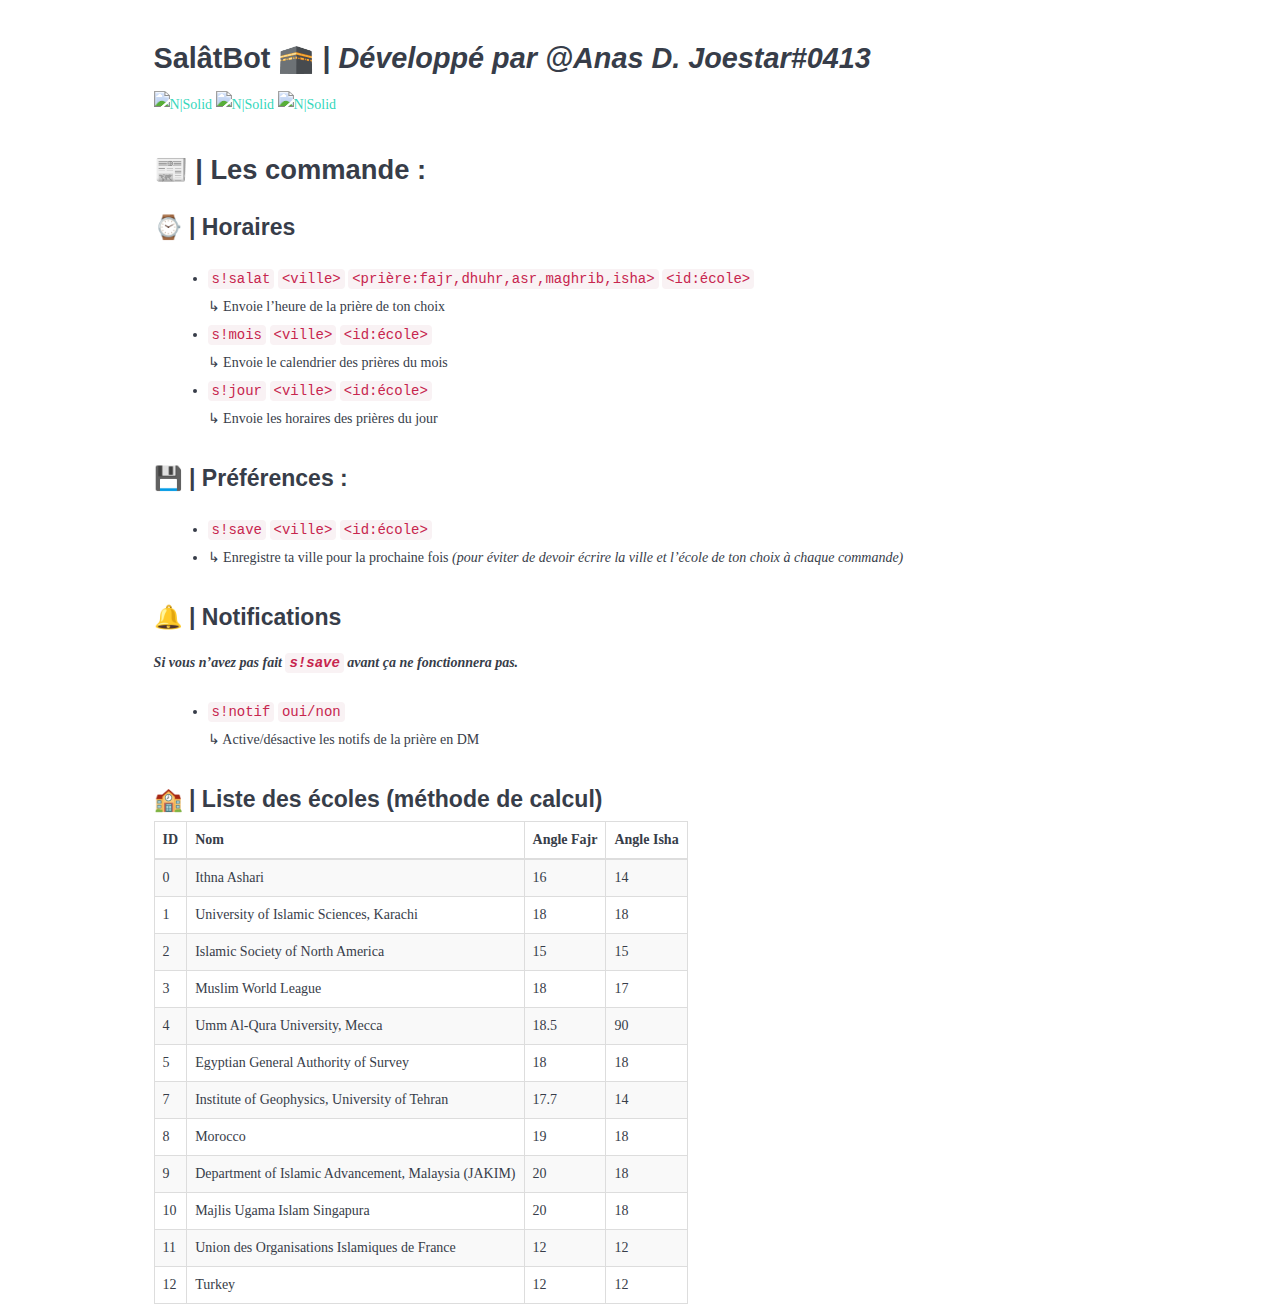
==== index.html @ 5384d826 "first" ====
<!DOCTYPE html><html><head><meta charset="utf-8"><title>SalatBot.md</title><style>@charset "UTF-8";@import 'https://cdnjs.cloudflare.com/ajax/libs/KaTeX/0.9.0-alpha2/katex.min.css';code{color:#c7254e;background-color:#f9f2f4;border-radius:4px}code,kbd{padding:2px 4px}kbd{color:#fff;background-color:#333;border-radius:3px;box-shadow:inset 0 -1px 0 rgba(0,0,0,.25)}kbd kbd{padding:0;font-size:100%;box-shadow:none}pre{display:block;margin:0 0 10px;word-break:break-all;word-wrap:break-word;color:#333;background-color:#f5f5f5;border:1px solid #ccc;border-radius:4px}pre code{padding:0;font-size:inherit;color:inherit;white-space:pre-wrap;background-color:transparent;border-radius:0}.pre-scrollable{max-height:340px;overflow-y:scroll}table{background-color:transparent}th{text-align:left}.table{width:100%;max-width:100%;margin-bottom:20px}.table>thead>tr>th{padding:8px;line-height:1.4285714;border-top:1px solid #ddd}.table>thead>tr>td,.table>tbody>tr>th,.table>tbody>tr>td,.table>tfoot>tr>th,.table>tfoot>tr>td{padding:8px;line-height:1.4285714;vertical-align:top;border-top:1px solid #ddd}.table>thead>tr>th{vertical-align:bottom;border-bottom:2px solid #ddd}.table>caption+thead>tr:first-child>th,.table>caption+thead>tr:first-child>td,.table>colgroup+thead>tr:first-child>th,.table>colgroup+thead>tr:first-child>td,.table>thead:first-child>tr:first-child>th,.table>thead:first-child>tr:first-child>td{border-top:0}.table>tbody+tbody{border-top:2px solid #ddd}.table .table{background-color:#fff}.table-condensed>thead>tr>th,.table-condensed>thead>tr>td,.table-condensed>tbody>tr>th,.table-condensed>tbody>tr>td,.table-condensed>tfoot>tr>th,.table-condensed>tfoot>tr>td{padding:5px}.table-bordered,.table-bordered>thead>tr>th,.table-bordered>thead>tr>td,.table-bordered>tbody>tr>th,.table-bordered>tbody>tr>td,.table-bordered>tfoot>tr>th,.table-bordered>tfoot>tr>td{border:1px solid #ddd}.table-bordered>thead>tr>th,.table-bordered>thead>tr>td{border-bottom-width:2px}.table-striped>tbody>tr:nth-child(odd)>td,.table-striped>tbody>tr:nth-child(odd)>th{background-color:#f9f9f9}.table-hover>tbody>tr:hover>td,.table-hover>tbody>tr:hover>th{background-color:#f5f5f5}table col[class*="col-"]{position:static;float:none;display:table-column}table td[class*="col-"],table th[class*="col-"]{position:static;float:none;display:table-cell}.table>thead>tr>td.active,.table>thead>tr>th.active,.table>thead>tr.active>td,.table>thead>tr.active>th,.table>tbody>tr>td.active,.table>tbody>tr>th.active,.table>tbody>tr.active>td,.table>tbody>tr.active>th,.table>tfoot>tr>td.active,.table>tfoot>tr>th.active,.table>tfoot>tr.active>td,.table>tfoot>tr.active>th{background-color:#f5f5f5}.table-hover>tbody>tr>td.active:hover,.table-hover>tbody>tr>th.active:hover,.table-hover>tbody>tr.active:hover>td,.table-hover>tbody>tr:hover>.active,.table-hover>tbody>tr.active:hover>th{background-color:#e8e8e8}.table>thead>tr>td.success,.table>thead>tr>th.success,.table>thead>tr.success>td,.table>thead>tr.success>th,.table>tbody>tr>td.success,.table>tbody>tr>th.success,.table>tbody>tr.success>td,.table>tbody>tr.success>th,.table>tfoot>tr>td.success,.table>tfoot>tr>th.success,.table>tfoot>tr.success>td,.table>tfoot>tr.success>th{background-color:#dff0d8}.table-hover>tbody>tr>td.success:hover,.table-hover>tbody>tr>th.success:hover,.table-hover>tbody>tr.success:hover>td,.table-hover>tbody>tr:hover>.success,.table-hover>tbody>tr.success:hover>th{background-color:#d0e9c6}.table>thead>tr>td.info,.table>thead>tr>th.info,.table>thead>tr.info>td,.table>thead>tr.info>th,.table>tbody>tr>td.info,.table>tbody>tr>th.info,.table>tbody>tr.info>td,.table>tbody>tr.info>th,.table>tfoot>tr>td.info,.table>tfoot>tr>th.info,.table>tfoot>tr.info>td,.table>tfoot>tr.info>th{background-color:#d9edf7}.table-hover>tbody>tr>td.info:hover,.table-hover>tbody>tr>th.info:hover,.table-hover>tbody>tr.info:hover>td,.table-hover>tbody>tr:hover>.info,.table-hover>tbody>tr.info:hover>th{background-color:#c4e3f3}.table>thead>tr>td.warning,.table>thead>tr>th.warning,.table>thead>tr.warning>td,.table>thead>tr.warning>th,.table>tbody>tr>td.warning,.table>tbody>tr>th.warning,.table>tbody>tr.warning>td,.table>tbody>tr.warning>th,.table>tfoot>tr>td.warning,.table>tfoot>tr>th.warning,.table>tfoot>tr.warning>td,.table>tfoot>tr.warning>th{background-color:#fcf8e3}.table-hover>tbody>tr>td.warning:hover,.table-hover>tbody>tr>th.warning:hover,.table-hover>tbody>tr.warning:hover>td,.table-hover>tbody>tr:hover>.warning,.table-hover>tbody>tr.warning:hover>th{background-color:#faf2cc}.table>thead>tr>td.danger,.table>thead>tr>th.danger,.table>thead>tr.danger>td,.table>thead>tr.danger>th,.table>tbody>tr>td.danger,.table>tbody>tr>th.danger,.table>tbody>tr.danger>td,.table>tbody>tr.danger>th,.table>tfoot>tr>td.danger,.table>tfoot>tr>th.danger,.table>tfoot>tr.danger>td,.table>tfoot>tr.danger>th{background-color:#f2dede}.table-hover>tbody>tr>td.danger:hover,.table-hover>tbody>tr>th.danger:hover,.table-hover>tbody>tr.danger:hover>td,.table-hover>tbody>tr:hover>.danger,.table-hover>tbody>tr.danger:hover>th{background-color:#ebcccc}fieldset{border:0;min-width:0}legend{display:block;width:100%;margin-bottom:20px;font-size:21px;line-height:inherit;color:#333;border-bottom:1px solid #e5e5e5}label{display:inline-block;max-width:100%;margin-bottom:5px;font-weight:700}input[type="radio"],input[type="checkbox"]{margin:4px 0 0;margin-top:1px \9;line-height:normal}input[type="file"]{display:block}input[type="range"]{display:block;width:100%}select[multiple],select[size]{height:auto}input[type="file"]:focus,input[type="radio"]:focus,input[type="checkbox"]:focus{outline:thin dotted;outline:5px auto -webkit-focus-ring-color;outline-offset:-2px}output{padding-top:7px}output,.form-control{display:block;font-size:14px;line-height:1.4285714;color:#555}.form-control{width:100%;height:34px;padding:6px 12px;background-color:#fff;background-image:none;border:1px solid #ccc;border-radius:4px;box-shadow:inset 0 1px 1px rgba(0,0,0,.075);transition:border-color ease-in-out .15s,box-shadow ease-in-out .15s}.form-control:focus{border-color:#66afe9;outline:0;box-shadow:inset 0 1px 1px rgba(0,0,0,.075),0 0 8px rgba(102,175,233,.6)}.form-control::-moz-placeholder{color:#777;opacity:1}.form-control:-ms-input-placeholder{color:#777}.form-control::-webkit-input-placeholder{color:#777}.form-control[disabled],.form-control[readonly],fieldset[disabled] .form-control{cursor:not-allowed;background-color:#eee;opacity:1}textarea.form-control{height:auto}input[type="date"],input[type="time"],input[type="datetime-local"],input[type="month"]{line-height:34px;line-height:1.4285714 \0}input[type="date"].input-sm,.form-horizontal .form-group-sm input.form-control[type="date"],.input-group-sm>input.form-control[type="date"],.input-group-sm>input.input-group-addon[type="date"],.input-group-sm>.input-group-btn>input.btn[type="date"],input[type="time"].input-sm,.form-horizontal .form-group-sm input.form-control[type="time"],.input-group-sm>input.form-control[type="time"],.input-group-sm>input.input-group-addon[type="time"],.input-group-sm>.input-group-btn>input.btn[type="time"],input[type="datetime-local"].input-sm,.form-horizontal .form-group-sm input.form-control[type="datetime-local"],.input-group-sm>input.form-control[type="datetime-local"],.input-group-sm>input.input-group-addon[type="datetime-local"],.input-group-sm>.input-group-btn>input.btn[type="datetime-local"],input[type="month"].input-sm,.form-horizontal .form-group-sm input.form-control[type="month"],.input-group-sm>input.form-control[type="month"],.input-group-sm>input.input-group-addon[type="month"],.input-group-sm>.input-group-btn>input.btn[type="month"]{line-height:30px}input[type="date"].input-lg,.form-horizontal .form-group-lg input.form-control[type="date"],.input-group-lg>input.form-control[type="date"],.input-group-lg>input.input-group-addon[type="date"],.input-group-lg>.input-group-btn>input.btn[type="date"],input[type="time"].input-lg,.form-horizontal .form-group-lg input.form-control[type="time"],.input-group-lg>input.form-control[type="time"],.input-group-lg>input.input-group-addon[type="time"],.input-group-lg>.input-group-btn>input.btn[type="time"],input[type="datetime-local"].input-lg,.form-horizontal .form-group-lg input.form-control[type="datetime-local"],.input-group-lg>input.form-control[type="datetime-local"],.input-group-lg>input.input-group-addon[type="datetime-local"],.input-group-lg>.input-group-btn>input.btn[type="datetime-local"],input[type="month"].input-lg,.form-horizontal .form-group-lg input.form-control[type="month"],.input-group-lg>input.form-control[type="month"],.input-group-lg>input.input-group-addon[type="month"],.input-group-lg>.input-group-btn>input.btn[type="month"]{line-height:46px}.form-group{margin-bottom:15px}.radio,.checkbox{position:relative;display:block;min-height:20px;margin-top:10px;margin-bottom:10px}.radio label,.checkbox label{padding-left:20px;margin-bottom:0;font-weight:400;cursor:pointer}.radio input[type="radio"],.radio-inline input[type="radio"],.checkbox input[type="checkbox"],.checkbox-inline input[type="checkbox"]{position:absolute;margin-left:-20px;margin-top:4px \9}.radio+.radio,.checkbox+.checkbox{margin-top:-5px}.radio-inline,.checkbox-inline{display:inline-block;padding-left:20px;margin-bottom:0;vertical-align:middle;font-weight:400;cursor:pointer}.radio-inline+.radio-inline,.checkbox-inline+.checkbox-inline{margin-top:0;margin-left:10px}input[type="radio"][disabled],input[type="radio"].disabled,fieldset[disabled] input[type="radio"],input[type="checkbox"][disabled],input[type="checkbox"].disabled,fieldset[disabled] input[type="checkbox"],.radio-inline.disabled,fieldset[disabled] .radio-inline,.checkbox-inline.disabled,fieldset[disabled] .checkbox-inline,.radio.disabled label,fieldset[disabled] .radio label,.checkbox.disabled label,fieldset[disabled] .checkbox label{cursor:not-allowed}.form-control-static{padding-top:7px;padding-bottom:7px;margin-bottom:0}.form-control-static.input-lg,.form-horizontal .form-group-lg .form-control-static.form-control,.input-group-lg>.form-control-static.form-control,.input-group-lg>.form-control-static.input-group-addon,.input-group-lg>.input-group-btn>.form-control-static.btn,.form-control-static.input-sm,.form-horizontal .form-group-sm .form-control-static.form-control,.input-group-sm>.form-control-static.form-control,.input-group-sm>.form-control-static.input-group-addon,.input-group-sm>.input-group-btn>.form-control-static.btn{padding-left:0;padding-right:0}.input-sm,.form-horizontal .form-group-sm .form-control,.input-group-sm>.form-control{height:30px;padding:5px 10px;font-size:12px;line-height:1.5;border-radius:3px}.input-group-sm>.input-group-addon{height:30px;line-height:1.5}.input-group-sm>.input-group-btn>.btn{height:30px;padding:5px 10px;font-size:12px;line-height:1.5;border-radius:3px}select.input-sm,.form-horizontal .form-group-sm select.form-control,.input-group-sm>select.form-control,.input-group-sm>select.input-group-addon,.input-group-sm>.input-group-btn>select.btn{height:30px;line-height:30px}textarea.input-sm,.form-horizontal .form-group-sm textarea.form-control,.input-group-sm>textarea.form-control,.input-group-sm>textarea.input-group-addon,.input-group-sm>.input-group-btn>textarea.btn,select[multiple].input-sm,.form-horizontal .form-group-sm select.form-control[multiple],.input-group-sm>select.form-control[multiple],.input-group-sm>select.input-group-addon[multiple],.input-group-sm>.input-group-btn>select.btn[multiple]{height:auto}.input-lg,.form-horizontal .form-group-lg .form-control,.input-group-lg>.form-control{height:46px;padding:10px 16px;font-size:18px;line-height:1.33;border-radius:6px}.input-group-lg>.input-group-addon{height:46px;line-height:1.33}.input-group-lg>.input-group-btn>.btn{height:46px;padding:10px 16px;font-size:18px;line-height:1.33;border-radius:6px}select.input-lg,.form-horizontal .form-group-lg select.form-control,.input-group-lg>select.form-control,.input-group-lg>select.input-group-addon,.input-group-lg>.input-group-btn>select.btn{height:46px;line-height:46px}textarea.input-lg,.form-horizontal .form-group-lg textarea.form-control,.input-group-lg>textarea.form-control,.input-group-lg>textarea.input-group-addon,.input-group-lg>.input-group-btn>textarea.btn,select[multiple].input-lg,.form-horizontal .form-group-lg select.form-control[multiple],.input-group-lg>select.form-control[multiple],.input-group-lg>select.input-group-addon[multiple],.input-group-lg>.input-group-btn>select.btn[multiple]{height:auto}.has-feedback{position:relative}.has-feedback .form-control{padding-right:42.5px}.form-control-feedback{position:absolute;top:25px;right:0;z-index:2;display:block;width:34px;height:34px;line-height:34px;text-align:center}.input-lg+.form-control-feedback,.form-horizontal .form-group-lg .form-control+.form-control-feedback,.input-group-lg>.form-control+.form-control-feedback,.input-group-lg>.input-group-addon+.form-control-feedback,.input-group-lg>.input-group-btn>.btn+.form-control-feedback{width:46px;height:46px;line-height:46px}.input-sm+.form-control-feedback,.form-horizontal .form-group-sm .form-control+.form-control-feedback,.input-group-sm>.form-control+.form-control-feedback,.input-group-sm>.input-group-addon+.form-control-feedback,.input-group-sm>.input-group-btn>.btn+.form-control-feedback{width:30px;height:30px;line-height:30px}.has-success .help-block,.has-success .control-label,.has-success .radio,.has-success .checkbox,.has-success .radio-inline,.has-success .checkbox-inline{color:#3c763d}.has-success .form-control{border-color:#3c763d;box-shadow:inset 0 1px 1px rgba(0,0,0,.075)}.has-success .form-control:focus{border-color:#2b542c;box-shadow:inset 0 1px 1px rgba(0,0,0,.075),0 0 6px #67b168}.has-success .input-group-addon{color:#3c763d;border-color:#3c763d;background-color:#dff0d8}.has-success .form-control-feedback{color:#3c763d}.has-warning .help-block,.has-warning .control-label,.has-warning .radio,.has-warning .checkbox,.has-warning .radio-inline,.has-warning .checkbox-inline{color:#8a6d3b}.has-warning .form-control{border-color:#8a6d3b;box-shadow:inset 0 1px 1px rgba(0,0,0,.075)}.has-warning .form-control:focus{border-color:#66512c;box-shadow:inset 0 1px 1px rgba(0,0,0,.075),0 0 6px #c0a16b}.has-warning .input-group-addon{color:#8a6d3b;border-color:#8a6d3b;background-color:#fcf8e3}.has-warning .form-control-feedback{color:#8a6d3b}.has-error .help-block,.has-error .control-label,.has-error .radio,.has-error .checkbox,.has-error .radio-inline,.has-error .checkbox-inline{color:#a94442}.has-error .form-control{border-color:#a94442;box-shadow:inset 0 1px 1px rgba(0,0,0,.075)}.has-error .form-control:focus{border-color:#843534;box-shadow:inset 0 1px 1px rgba(0,0,0,.075),0 0 6px #ce8483}.has-error .input-group-addon{color:#a94442;border-color:#a94442;background-color:#f2dede}.has-error .form-control-feedback{color:#a94442}.has-feedback label.sr-only~.form-control-feedback{top:0}.help-block{display:block;margin-top:5px;margin-bottom:10px;color:#737373}.form-horizontal .radio,.form-horizontal .checkbox,.form-horizontal .radio-inline,.form-horizontal .checkbox-inline{margin-top:0;margin-bottom:0;padding-top:7px}.form-horizontal .radio,.form-horizontal .checkbox{min-height:27px}.form-horizontal .form-group{margin-left:-15px;margin-right:-15px}.form-horizontal .form-group:before{content:" ";display:table}.form-horizontal .form-group:after{content:" ";display:table;clear:both}.form-horizontal .has-feedback .form-control-feedback{top:0;right:15px}.btn{display:inline-block;vertical-align:middle;cursor:pointer;background-image:none;border:1px solid transparent;white-space:nowrap;-webkit-user-select:none;-moz-user-select:none;-ms-user-select:none;user-select:none}.btn:focus,.btn:active:focus,.btn.active:focus{outline:thin dotted;outline:5px auto -webkit-focus-ring-color;outline-offset:-2px}.btn:hover,.btn:focus{color:#333;text-decoration:none}.btn:active,.btn.active{outline:0;background-image:none;box-shadow:inset 0 3px 5px rgba(0,0,0,.125)}.btn.disabled,.btn[disabled],fieldset[disabled] .btn{cursor:not-allowed;pointer-events:none;opacity:.65;filter:alpha(opacity=65);box-shadow:none}.btn-default{color:#333;background-color:#fff;border-color:#ccc}.btn-default:hover,.btn-default:focus,.btn-default:active,.btn-default.active,.open>.btn-default.dropdown-toggle{color:#333;background-color:#e6e6e6;border-color:#adadad}.btn-default:active,.btn-default.active,.open>.btn-default.dropdown-toggle{background-image:none}.btn-default.disabled,.btn-default.disabled:hover,.btn-default.disabled:focus,.btn-default.disabled:active,.btn-default.disabled.active,.btn-default[disabled],.btn-default[disabled]:hover,.btn-default[disabled]:focus,.btn-default[disabled]:active,.btn-default[disabled].active,fieldset[disabled] .btn-default,fieldset[disabled] .btn-default:hover,fieldset[disabled] .btn-default:focus,fieldset[disabled] .btn-default:active,fieldset[disabled] .btn-default.active{background-color:#fff;border-color:#ccc}.btn-default .badge{color:#fff;background-color:#333}.btn-primary{color:#fff;background-color:#428bca;border-color:#357ebd}.btn-primary:hover,.btn-primary:focus,.btn-primary:active,.btn-primary.active,.open>.btn-primary.dropdown-toggle{color:#fff;background-color:#3071a9;border-color:#285e8e}.btn-primary:active,.btn-primary.active,.open>.btn-primary.dropdown-toggle{background-image:none}.btn-primary.disabled,.btn-primary.disabled:hover,.btn-primary.disabled:focus,.btn-primary.disabled:active,.btn-primary.disabled.active,.btn-primary[disabled],.btn-primary[disabled]:hover,.btn-primary[disabled]:focus,.btn-primary[disabled]:active,.btn-primary[disabled].active,fieldset[disabled] .btn-primary,fieldset[disabled] .btn-primary:hover,fieldset[disabled] .btn-primary:focus,fieldset[disabled] .btn-primary:active,fieldset[disabled] .btn-primary.active{background-color:#428bca;border-color:#357ebd}.btn-primary .badge{color:#428bca;background-color:#fff}.btn-success{color:#fff;background-color:#5cb85c;border-color:#4cae4c}.btn-success:hover,.btn-success:focus,.btn-success:active,.btn-success.active,.open>.btn-success.dropdown-toggle{color:#fff;background-color:#449d44;border-color:#398439}.btn-success:active,.btn-success.active,.open>.btn-success.dropdown-toggle{background-image:none}.btn-success.disabled,.btn-success.disabled:hover,.btn-success.disabled:focus,.btn-success.disabled:active,.btn-success.disabled.active,.btn-success[disabled],.btn-success[disabled]:hover,.btn-success[disabled]:focus,.btn-success[disabled]:active,.btn-success[disabled].active,fieldset[disabled] .btn-success,fieldset[disabled] .btn-success:hover,fieldset[disabled] .btn-success:focus,fieldset[disabled] .btn-success:active,fieldset[disabled] .btn-success.active{background-color:#5cb85c;border-color:#4cae4c}.btn-success .badge{color:#5cb85c;background-color:#fff}.btn-info{color:#fff;background-color:#5bc0de;border-color:#46b8da}.btn-info:hover,.btn-info:focus,.btn-info:active,.btn-info.active,.open>.btn-info.dropdown-toggle{color:#fff;background-color:#31b0d5;border-color:#269abc}.btn-info:active,.btn-info.active,.open>.btn-info.dropdown-toggle{background-image:none}.btn-info.disabled,.btn-info.disabled:hover,.btn-info.disabled:focus,.btn-info.disabled:active,.btn-info.disabled.active,.btn-info[disabled],.btn-info[disabled]:hover,.btn-info[disabled]:focus,.btn-info[disabled]:active,.btn-info[disabled].active,fieldset[disabled] .btn-info,fieldset[disabled] .btn-info:hover,fieldset[disabled] .btn-info:focus,fieldset[disabled] .btn-info:active,fieldset[disabled] .btn-info.active{background-color:#5bc0de;border-color:#46b8da}.btn-info .badge{color:#5bc0de;background-color:#fff}.btn-warning{color:#fff;background-color:#f0ad4e;border-color:#eea236}.btn-warning:hover,.btn-warning:focus,.btn-warning:active,.btn-warning.active,.open>.btn-warning.dropdown-toggle{color:#fff;background-color:#ec971f;border-color:#d58512}.btn-warning:active,.btn-warning.active,.open>.btn-warning.dropdown-toggle{background-image:none}.btn-warning.disabled,.btn-warning.disabled:hover,.btn-warning.disabled:focus,.btn-warning.disabled:active,.btn-warning.disabled.active,.btn-warning[disabled],.btn-warning[disabled]:hover,.btn-warning[disabled]:focus,.btn-warning[disabled]:active,.btn-warning[disabled].active,fieldset[disabled] .btn-warning,fieldset[disabled] .btn-warning:hover,fieldset[disabled] .btn-warning:focus,fieldset[disabled] .btn-warning:active,fieldset[disabled] .btn-warning.active{background-color:#f0ad4e;border-color:#eea236}.btn-warning .badge{color:#f0ad4e;background-color:#fff}.btn-danger{color:#fff;background-color:#d9534f;border-color:#d43f3a}.btn-danger:hover,.btn-danger:focus,.btn-danger:active,.btn-danger.active,.open>.btn-danger.dropdown-toggle{color:#fff;background-color:#c9302c;border-color:#ac2925}.btn-danger:active,.btn-danger.active,.open>.btn-danger.dropdown-toggle{background-image:none}.btn-danger.disabled,.btn-danger.disabled:hover,.btn-danger.disabled:focus,.btn-danger.disabled:active,.btn-danger.disabled.active,.btn-danger[disabled],.btn-danger[disabled]:hover,.btn-danger[disabled]:focus,.btn-danger[disabled]:active,.btn-danger[disabled].active,fieldset[disabled] .btn-danger,fieldset[disabled] .btn-danger:hover,fieldset[disabled] .btn-danger:focus,fieldset[disabled] .btn-danger:active,fieldset[disabled] .btn-danger.active{background-color:#d9534f;border-color:#d43f3a}.btn-danger .badge{color:#d9534f;background-color:#fff}.btn-link{color:#428bca;font-weight:400;cursor:pointer;border-radius:0}.btn-link,.btn-link:active,.btn-link[disabled],fieldset[disabled] .btn-link{background-color:transparent;box-shadow:none}.btn-link,.btn-link:hover,.btn-link:focus,.btn-link:active{border-color:transparent}.btn-link:hover,.btn-link:focus{color:#2a6496;text-decoration:underline;background-color:transparent}.btn-link[disabled]:hover,.btn-link[disabled]:focus,fieldset[disabled] .btn-link:hover,fieldset[disabled] .btn-link:focus{color:#777;text-decoration:none}.btn-lg{padding:10px 16px;font-size:18px;line-height:1.33;border-radius:6px}.btn-sm{padding:5px 10px}.btn-sm,.btn-xs{font-size:12px;line-height:1.5;border-radius:3px}.btn-xs{padding:1px 5px}.btn-block{display:block;width:100%}.btn-block+.btn-block{margin-top:5px}input[type="submit"].btn-block,input[type="reset"].btn-block,input[type="button"].btn-block{width:100%}.fade{opacity:0;transition:opacity .15s linear}.fade.in{opacity:1}.collapse{display:none}.collapse.in{display:block}tr.collapse.in{display:table-row}tbody.collapse.in{display:table-row-group}.collapsing{position:relative;height:0;overflow:hidden;transition:height .35s ease}.input-group{position:relative;display:table;border-collapse:separate}.input-group[class*="col-"]{float:none;padding-left:0;padding-right:0}.input-group .form-control{position:relative;z-index:2;float:left;width:100%;margin-bottom:0}.input-group-addon,.input-group-btn,.input-group .form-control{display:table-cell}.input-group-addon:not(:first-child):not(:last-child),.input-group-btn:not(:first-child):not(:last-child),.input-group .form-control:not(:first-child):not(:last-child){border-radius:0}.input-group-addon{white-space:nowrap}.input-group-addon,.input-group-btn{width:1%;vertical-align:middle}.input-group-addon{padding:6px 12px;font-size:14px;font-weight:400;line-height:1;color:#555;text-align:center;background-color:#eee;border:1px solid #ccc;border-radius:4px}.input-group-addon.input-sm,.form-horizontal .form-group-sm .input-group-addon.form-control,.input-group-sm>.input-group-addon,.input-group-sm>.input-group-btn>.input-group-addon.btn{padding:5px 10px;font-size:12px;border-radius:3px}.input-group-addon.input-lg,.form-horizontal .form-group-lg .input-group-addon.form-control,.input-group-lg>.input-group-addon,.input-group-lg>.input-group-btn>.input-group-addon.btn{padding:10px 16px;font-size:18px;border-radius:6px}.input-group-addon input[type="radio"],.input-group-addon input[type="checkbox"]{margin-top:0}.input-group .form-control:first-child,.input-group-addon:first-child,.input-group-btn:first-child>.btn,.input-group-btn:first-child>.btn-group>.btn,.input-group-btn:first-child>.dropdown-toggle,.input-group-btn:last-child>.btn:not(:last-child):not(.dropdown-toggle),.input-group-btn:last-child>.btn-group:not(:last-child)>.btn{border-bottom-right-radius:0;border-top-right-radius:0}.input-group-addon:first-child{border-right:0}.input-group .form-control:last-child,.input-group-addon:last-child,.input-group-btn:last-child>.btn,.input-group-btn:last-child>.btn-group>.btn,.input-group-btn:last-child>.dropdown-toggle,.input-group-btn:first-child>.btn:not(:first-child),.input-group-btn:first-child>.btn-group:not(:first-child)>.btn{border-bottom-left-radius:0;border-top-left-radius:0}.input-group-addon:last-child{border-left:0}.input-group-btn{font-size:0;white-space:nowrap}.input-group-btn,.input-group-btn>.btn{position:relative}.input-group-btn>.btn+.btn{margin-left:-1px}.input-group-btn>.btn:hover,.input-group-btn>.btn:focus,.input-group-btn>.btn:active{z-index:2}.input-group-btn:first-child>.btn,.input-group-btn:first-child>.btn-group{margin-right:-1px}.input-group-btn:last-child>.btn,.input-group-btn:last-child>.btn-group{margin-left:-1px}.pagination{display:inline-block;padding-left:0;margin:20px 0;border-radius:4px}.pagination>li{display:inline}.pagination>li>a,.pagination>li>span{position:relative;float:left;padding:6px 12px;line-height:1.4285714;text-decoration:none;color:#428bca;background-color:#fff;border:1px solid #ddd;margin-left:-1px}.pagination>li:first-child>a,.pagination>li:first-child>span{margin-left:0;border-bottom-left-radius:4px;border-top-left-radius:4px}.pagination>li:last-child>a,.pagination>li:last-child>span{border-bottom-right-radius:4px;border-top-right-radius:4px}.pagination>li>a:hover,.pagination>li>a:focus,.pagination>li>span:hover,.pagination>li>span:focus{color:#2a6496;background-color:#eee;border-color:#ddd}.pagination>.active>a,.pagination>.active>a:hover,.pagination>.active>a:focus,.pagination>.active>span,.pagination>.active>span:hover,.pagination>.active>span:focus{z-index:2;color:#fff;background-color:#428bca;border-color:#428bca;cursor:default}.pagination>.disabled>span,.pagination>.disabled>span:hover,.pagination>.disabled>span:focus,.pagination>.disabled>a,.pagination>.disabled>a:hover,.pagination>.disabled>a:focus{color:#777;background-color:#fff;border-color:#ddd;cursor:not-allowed}.pagination-lg>li>a,.pagination-lg>li>span{padding:10px 16px;font-size:18px}.pagination-lg>li:first-child>a,.pagination-lg>li:first-child>span{border-bottom-left-radius:6px;border-top-left-radius:6px}.pagination-lg>li:last-child>a,.pagination-lg>li:last-child>span{border-bottom-right-radius:6px;border-top-right-radius:6px}.pagination-sm>li>a,.pagination-sm>li>span{padding:5px 10px;font-size:12px}.pagination-sm>li:first-child>a,.pagination-sm>li:first-child>span{border-bottom-left-radius:3px;border-top-left-radius:3px}.pagination-sm>li:last-child>a,.pagination-sm>li:last-child>span{border-bottom-right-radius:3px;border-top-right-radius:3px}.close{float:right;font-size:21px;font-weight:700;line-height:1;color:#000;text-shadow:0 1px 0 #fff;opacity:.2;filter:alpha(opacity=20)}.close:hover,.close:focus{color:#000;text-decoration:none;cursor:pointer;opacity:.5;filter:alpha(opacity=50)}button.close{padding:0;cursor:pointer;background:0 0;border:0;-webkit-appearance:none}.modal-open,.modal{overflow:hidden}.modal{display:none;position:fixed;top:0;right:0;bottom:0;left:0;z-index:1050;-webkit-overflow-scrolling:touch;outline:0}.modal.fade .modal-dialog{transform:translate3d(0,-25%,0);transition:transform .3s ease-out}.modal.in .modal-dialog{transform:translate3d(0,0,0)}.modal-open .modal{overflow-x:hidden;overflow-y:auto}.modal-dialog{position:relative;width:auto;margin:10px}.modal-content{position:relative;background-color:#fff;border:1px solid #999;border:1px solid rgba(0,0,0,.2);border-radius:6px;box-shadow:0 3px 9px rgba(0,0,0,.5);background-clip:padding-box;outline:0}.modal-backdrop{position:fixed;top:0;right:0;bottom:0;left:0;z-index:1040;background-color:#000}.modal-backdrop.fade{opacity:0;filter:alpha(opacity=0)}.modal-backdrop.in{opacity:.5;filter:alpha(opacity=50)}.modal-header{padding:15px;border-bottom:1px solid #e5e5e5;min-height:16.4285714px}.modal-header .close{margin-top:-2px}.modal-title{margin:0;line-height:1.4285714}.modal-body{position:relative;padding:15px}.modal-footer{padding:15px;text-align:right;border-top:1px solid #e5e5e5}.modal-footer:before,.modal-footer:after{content:" ";display:table}.modal-footer:after{clear:both}.modal-footer .btn+.btn{margin-left:5px;margin-bottom:0}.modal-footer .btn-group .btn+.btn{margin-left:-1px}.modal-footer .btn-block+.btn-block{margin-left:0}.modal-scrollbar-measure{position:absolute;top:-9999px;width:50px;height:50px;overflow:scroll}.clearfix:before,.clearfix:after{content:" ";display:table}.clearfix:after{clear:both}.center-block{display:block;margin-left:auto;margin-right:auto}.pull-right{float:right!important}.pull-left{float:left!important}.hide{display:none!important}.show{display:block!important}.invisible{visibility:hidden}.text-hide{font:0/0 a;color:transparent;text-shadow:none;background-color:transparent;border:0}.hidden{display:none!important;visibility:hidden!important}.affix{position:fixed;transform:translate3d(0,0,0)}.hljs{display:block;overflow-x:auto;padding:.5em;background:#002b36;color:#839496;-webkit-text-size-adjust:none}.hljs-comment,.hljs-template_comment,.diff .hljs-header,.hljs-doctype,.hljs-pi,.lisp .hljs-string,.hljs-javadoc{color:#586e75}.hljs-keyword,.hljs-winutils,.method,.hljs-addition,.css .hljs-tag,.hljs-request,.hljs-status,.nginx .hljs-title{color:#859900}.hljs-number,.hljs-command,.hljs-string,.hljs-tag .hljs-value,.hljs-rules .hljs-value,.hljs-phpdoc,.hljs-dartdoc,.tex .hljs-formula,.hljs-regexp,.hljs-hexcolor,.hljs-link_url{color:#2aa198}.hljs-title,.hljs-localvars,.hljs-chunk,.hljs-decorator,.hljs-built_in,.hljs-identifier,.vhdl .hljs-literal,.hljs-id,.css .hljs-function{color:#268bd2}.hljs-attribute,.hljs-variable,.lisp .hljs-body,.smalltalk .hljs-number,.hljs-constant,.hljs-class .hljs-title,.hljs-parent,.hljs-type,.hljs-link_reference{color:#b58900}.hljs-preprocessor,.hljs-preprocessor .hljs-keyword,.hljs-pragma,.hljs-shebang,.hljs-symbol,.hljs-symbol .hljs-string,.diff .hljs-change,.hljs-special,.hljs-attr_selector,.hljs-subst,.hljs-cdata,.css .hljs-pseudo,.hljs-header{color:#cb4b16}.hljs-deletion,.hljs-important{color:#dc322f}.hljs-link_label{color:#6c71c4}.tex .hljs-formula{background:#073642}*,*:before,*:after{box-sizing:border-box}html{-ms-text-size-adjust:100%;-webkit-text-size-adjust:100%}article,aside,details,figcaption,figure,footer,header,hgroup,main,nav,section,summary{display:block}audio,canvas,progress,video{display:inline-block;vertical-align:baseline}audio:not([controls]){display:none;height:0}[hidden],template{display:none}a{background:0 0}a:active,a:hover{outline:0}abbr[title]{border-bottom:1px dotted}b,strong{font-weight:700}dfn{font-style:italic}h1{margin:.67em 0}mark{background:#ff0;color:#000}small{font-size:80%}sub,sup{font-size:75%;line-height:0;position:relative;vertical-align:baseline}sup{top:-.5em}sub{bottom:-.25em}images{border:0}svg:not(:root){overflow:hidden}figure{margin:1em 40px}hr{box-sizing:content-box;height:0}pre{overflow:auto}code,kbd{font-size:1em}code,kbd,pre,samp{font-family:monospace,monospace}samp{font-size:1em}button,input,optgroup,select,textarea{color:inherit;font:inherit;margin:0}button{overflow:visible}button,select{text-transform:none}button,html input[type="button"],input[type="reset"],input[type="submit"]{-webkit-appearance:button;cursor:pointer}button[disabled],html input[disabled]{cursor:default}button::-moz-focus-inner,input::-moz-focus-inner{border:0;padding:0}input{line-height:normal}input[type="checkbox"],input[type="radio"]{box-sizing:border-box;padding:0;margin-right:5px}input[type="number"]::-webkit-inner-spin-button,input[type="number"]::-webkit-outer-spin-button{height:auto}input[type="search"]{-webkit-appearance:textfield;box-sizing:content-box}input[type="search"]::-webkit-search-cancel-button,input[type="search"]::-webkit-search-decoration{-webkit-appearance:none}fieldset{border:1px solid silver;margin:0 2px;padding:.35em .625em .75em}legend{border:0;padding:0}textarea{overflow:auto}optgroup{font-weight:700}table{border-collapse:collapse;border-spacing:0}.debug{background-color:#ffc0cb!important}.ellipsis{overflow:hidden;text-overflow:ellipsis;white-space:nowrap}.ir{background-color:transparent;border:0;overflow:hidden}.ir::before{content:'';display:block;height:150%;width:0}html{font-size:.875em;background:#fff;color:#373D49}html,body{font-family:Georgia,Cambria,serif;height:100%}body{font-size:1rem;font-weight:400;line-height:2rem}ul,ol{margin-bottom:.83999rem;padding-top:.16001rem}li{font-feature-settings:'kern' 1,'onum' 1,'liga' 1;margin-left:1rem}li>ul,li>ol{margin-bottom:0}p{padding-top:.66001rem;font-feature-settings:'kern' 1,'onum' 1,'liga' 1;margin-top:0}p,pre{margin-bottom:1.33999rem}pre{font-size:1rem;padding:.66001rem 9.5px 9.5px;line-height:2rem;background:linear-gradient(to bottom,#fff 0,#fff .75rem,#f5f7fa .75rem,#f5f7fa 2.75rem,#fff 2.75rem,#fff 4rem);background-size:100% 4rem;border-color:#D3DAEA}blockquote{margin:0}blockquote p{font-size:1rem;margin-bottom:.33999rem;font-style:italic;padding:.66001rem 1rem 1rem;border-left:3px solid #A0AABF}th,td{padding:12px}h1,h2,h3,h4,h5,h6{font-family:"Source Sans Pro","Helvetica Neue",Helvetica,Arial,sans-serif;font-feature-settings:'dlig' 1,'liga' 1,'lnum' 1,'kern' 1;font-style:normal;font-weight:600;margin-top:0}h1{line-height:3rem;font-size:2.0571429rem;margin-bottom:.21999rem;padding-top:.78001rem}h2{font-size:1.953125rem;margin-bottom:.1835837rem;padding-top:.8164163rem}h2,h3{line-height:3rem}h3{font-size:1.6457143rem;margin-bottom:.07599rem;padding-top:.92401rem}h4{font-size:1.5625rem;margin-bottom:.546865rem;padding-top:.453135rem}h5{font-size:1.25rem;margin-bottom:-.56251rem;padding-top:.56251rem}h6{font-size:1rem;margin-bottom:-.65001rem;padding-top:.65001rem}a{cursor:pointer;color:#35D7BB;text-decoration:none}a:hover,a:focus{border-bottom-color:#35D7BB;color:#dff9f4}img{height:auto;max-width:100%}dt{font-style:italic;font-weight:600}.g{display:block}.g:after{clear:both;content:'';display:table}.g-b{float:left;margin:0;width:100%}.g{margin-left:-16px;margin-right:-16px}.g-b{padding-left:16px;padding-right:16px}.g-b--center{display:block;float:none;margin:0 auto}.g-b--right{float:right}.g-b--1of1{width:100%}.g-b--1of2,.g-b--2of4,.g-b--3of6,.g-b--4of8,.g-b--5of10,.g-b--6of12{width:50%}.g-b--1of3,.g-b--2of6,.g-b--4of12{width:33.333%}.g-b--2of3,.g-b--4of6,.g-b--8of12{width:66.666%}.g-b--1of4,.g-b--2of8,.g-b--3of12{width:25%}.g-b--3of4,.g-b--6of8,.g-b--9of12{width:75%}.g-b--1of5,.g-b--2of10{width:20%}.g-b--2of5,.g-b--4of10{width:40%}.g-b--3of5,.g-b--6of10{width:60%}.g-b--4of5,.g-b--8of10{width:80%}.g-b--1of6,.g-b--2of12{width:16.666%}.g-b--5of6,.g-b--10of12{width:83.333%}.g-b--1of8{width:12.5%}.g-b--3of8{width:37.5%}.g-b--5of8{width:62.5%}.g-b--7of8{width:87.5%}.g-b--1of10{width:10%}.g-b--3of10{width:30%}.g-b--7of10{width:70%}.g-b--9of10{width:90%}.g-b--1of12{width:8.333%}.g-b--5of12{width:41.666%}.g-b--7of12{width:58.333%}.g-b--11of12{width:91.666%}.g-b--push--1of1{margin-left:100%}.g-b--push--1of2,.g-b--push--2of4,.g-b--push--3of6,.g-b--push--4of8,.g-b--push--5of10,.g-b--push--6of12{margin-left:50%}.g-b--push--1of3,.g-b--push--2of6,.g-b--push--4of12{margin-left:33.333%}.g-b--push--2of3,.g-b--push--4of6,.g-b--push--8of12{margin-left:66.666%}.g-b--push--1of4,.g-b--push--2of8,.g-b--push--3of12{margin-left:25%}.g-b--push--3of4,.g-b--push--6of8,.g-b--push--9of12{margin-left:75%}.g-b--push--1of5,.g-b--push--2of10{margin-left:20%}.g-b--push--2of5,.g-b--push--4of10{margin-left:40%}.g-b--push--3of5,.g-b--push--6of10{margin-left:60%}.g-b--push--4of5,.g-b--push--8of10{margin-left:80%}.g-b--push--1of6,.g-b--push--2of12{margin-left:16.666%}.g-b--push--5of6,.g-b--push--10of12{margin-left:83.333%}.g-b--push--1of8{margin-left:12.5%}.g-b--push--3of8{margin-left:37.5%}.g-b--push--5of8{margin-left:62.5%}.g-b--push--7of8{margin-left:87.5%}.g-b--push--1of10{margin-left:10%}.g-b--push--3of10{margin-left:30%}.g-b--push--7of10{margin-left:70%}.g-b--push--9of10{margin-left:90%}.g-b--push--1of12{margin-left:8.333%}.g-b--push--5of12{margin-left:41.666%}.g-b--push--7of12{margin-left:58.333%}.g-b--push--11of12{margin-left:91.666%}.g-b--pull--1of1{margin-right:100%}.g-b--pull--1of2,.g-b--pull--2of4,.g-b--pull--3of6,.g-b--pull--4of8,.g-b--pull--5of10,.g-b--pull--6of12{margin-right:50%}.g-b--pull--1of3,.g-b--pull--2of6,.g-b--pull--4of12{margin-right:33.333%}.g-b--pull--2of3,.g-b--pull--4of6,.g-b--pull--8of12{margin-right:66.666%}.g-b--pull--1of4,.g-b--pull--2of8,.g-b--pull--3of12{margin-right:25%}.g-b--pull--3of4,.g-b--pull--6of8,.g-b--pull--9of12{margin-right:75%}.g-b--pull--1of5,.g-b--pull--2of10{margin-right:20%}.g-b--pull--2of5,.g-b--pull--4of10{margin-right:40%}.g-b--pull--3of5,.g-b--pull--6of10{margin-right:60%}.g-b--pull--4of5,.g-b--pull--8of10{margin-right:80%}.g-b--pull--1of6,.g-b--pull--2of12{margin-right:16.666%}.g-b--pull--5of6,.g-b--pull--10of12{margin-right:83.333%}.g-b--pull--1of8{margin-right:12.5%}.g-b--pull--3of8{margin-right:37.5%}.g-b--pull--5of8{margin-right:62.5%}.g-b--pull--7of8{margin-right:87.5%}.g-b--pull--1of10{margin-right:10%}.g-b--pull--3of10{margin-right:30%}.g-b--pull--7of10{margin-right:70%}.g-b--pull--9of10{margin-right:90%}.g-b--pull--1of12{margin-right:8.333%}.g-b--pull--5of12{margin-right:41.666%}.g-b--pull--7of12{margin-right:58.333%}.g-b--pull--11of12{margin-right:91.666%}.splashscreen{position:fixed;top:0;left:0;width:100%;height:100%;background-color:#373D49;z-index:22}.splashscreen-dillinger{width:260px;height:auto;display:block;margin:0 auto;padding-bottom:3rem}.splashscreen p{font-size:1.25rem;padding-top:.56251rem;font-family:"Source Sans Pro","Helvetica Neue",Helvetica,Arial,sans-serif;font-weight:400;text-align:center;max-width:500px;margin:0 auto;color:#FFF}.sp-center{position:relative;transform:translateY(-50%);top:50%}.open-menu>.wrapper{overflow-x:hidden}.page{margin:0 auto;position:relative;top:0;left:0;width:100%;height:100%;z-index:2;transition:all .25s ease-in-out;background-color:#fff;padding-top:51px;will-change:left}.open-menu .page{left:270px}.title{line-height:1rem;font-size:.8rem;margin-bottom:.77999rem;padding-top:.22001rem;font-weight:500;color:#A0AABF;letter-spacing:1px;text-transform:uppercase;padding-left:16px;padding-right:16px;margin-top:1rem}.split-preview .title{padding-left:0}.title-document{line-height:1rem;font-size:1.25rem;margin-bottom:.89999rem;padding-top:.10001rem;font-weight:400;font-family:"Ubuntu Mono",Monaco;color:#373D49;padding-left:16px;padding-right:16px;width:80%;min-width:300px;outline:0;border:none}.icon{display:block;margin:0 auto;width:36px;height:36px;border-radius:3px;text-align:center}.icon svg{display:inline-block;margin-left:auto;margin-right:auto}.icon-preview{background-color:#373D49;line-height:40px}.icon-preview svg{width:19px;height:12px}.icon-settings{background-color:#373D49;line-height:44px}.icon-settings svg{width:18px;height:18px}.icon-link{width:16px;height:16px;line-height:1;margin-right:24px;text-align:right}.navbar{background-color:#373D49;height:51px;width:100%;position:fixed;top:0;left:0;z-index:6;transition:all .25s ease-in-out;will-change:left}.navbar:after{content:"";display:table;clear:both}.open-menu .navbar{left:270px}.navbar-brand{float:left;margin:0 0 0 24px;padding:0;line-height:42px}.navbar-brand svg{width:85px;height:11px}.nav-left{float:left}.nav-right{float:right}.nav-sidebar{width:100%}.menu{list-style:none;margin:0;padding:0}.menu a{border:0;color:#A0AABF;font-family:"Source Sans Pro","Helvetica Neue",Helvetica,Arial,sans-serif;outline:none;text-transform:uppercase}.menu a:hover{color:#35D7BB}.menu .menu-item{border:0;display:none;float:left;margin:0;position:relative}.menu .menu-item>a{display:block;font-size:12px;height:51px;letter-spacing:1px;line-height:51px;padding:0 24px}.menu .menu-item--settings,.menu .menu-item--preview,.menu .menu-item--save-to.in-sidebar,.menu .menu-item--import-from.in-sidebar,.menu .menu-item--link-unlink.in-sidebar,.menu .menu-item--documents.in-sidebar{display:block}.menu .menu-item--documents{padding-bottom:1rem}.menu .menu-item.open>a{background-color:#1D212A}.menu .menu-item-icon>a{height:auto;padding:0}.menu .menu-item-icon:hover>a{background-color:transparent}.menu .menu-link.open i{background-color:#1D212A}.menu .menu-link.open g{fill:#35D7BB}.menu .menu-link-preview,.menu .menu-link-settings{margin-top:8px;width:51px}.menu-sidebar{width:100%}.menu-sidebar .menu-item{float:none;margin-bottom:1px;width:100%}.menu-sidebar .menu-item.open>a{background-color:#373D49}.menu-sidebar .open .caret{transform:rotate(180deg)}.menu-sidebar>.menu-item:hover .dropdown a,.menu-sidebar>.menu-item:hover .settings a{background-color:transparent}.menu-sidebar .menu-link{background-color:#373D49;font-weight:600}.menu-sidebar .menu-link:after{content:"";display:table;clear:both}.menu-sidebar .menu-link>span{float:left}.menu-sidebar .menu-link>.caret{float:right;text-align:right;top:22px}.menu-sidebar .dropdown,.menu-sidebar .settings{background-color:transparent;position:static;width:100%}.dropdown{position:absolute;right:0;top:51px;width:188px}.dropdown,.settings{display:none;background-color:#1D212A}.dropdown{padding:0}.dropdown,.settings,.sidebar-list{list-style:none;margin:0}.sidebar-list{padding:0}.dropdown li{margin:32px 0;padding:0 0 0 32px}.dropdown li,.settings li{line-height:1}.sidebar-list li{line-height:1;margin:32px 0;padding:0 0 0 32px}.dropdown a{color:#D0D6E2}.dropdown a,.settings a,.sidebar-list a{display:block;text-transform:none}.sidebar-list a{color:#D0D6E2}.dropdown a:after,.settings a:after,.sidebar-list a:after{content:"";display:table;clear:both}.dropdown .icon,.settings .icon,.sidebar-list .icon{float:right}.open .dropdown,.open .settings,.open .sidebar-list{display:block}.open .dropdown.collapse,.open .collapse.settings,.open .sidebar-list.collapse{display:none}.open .dropdown.collapse.in,.open .collapse.in.settings,.open .sidebar-list.collapse.in{display:block}.dropdown .unlinked .icon,.settings .unlinked .icon,.sidebar-list .unlinked .icon{opacity:.3}.dropdown.documents li,.documents.settings li,.sidebar-list.documents li{background-image:url("../img/icons/file.svg");background-position:240px center;background-repeat:no-repeat;background-size:14px 16px;padding:3px 32px}.dropdown.documents li.octocat,.documents.settings li.octocat,.sidebar-list.documents li.octocat{background-image:url("../img/icons/octocat.svg");background-position:234px center;background-size:24px 24px}.dropdown.documents li:last-child,.documents.settings li:last-child,.sidebar-list.documents li:last-child{margin-bottom:1rem}.dropdown.documents li.active a,.documents.settings li.active a,.sidebar-list.documents li.active a{color:#35D7BB}.settings{position:fixed;top:67px;right:16px;border-radius:3px;width:288px;background-color:#373D49;padding:16px;z-index:7}.show-settings .settings{display:block}.settings .has-checkbox{float:left}.settings form{display:-ms-flexbox;display:flex;-ms-flex-direction:row;flex-direction:row;-ms-flex-pack:justify;justify-content:space-between}.settings input{width:20%}.settings a{font-size:1.25rem;font-family:"Source Sans Pro","Helvetica Neue",Helvetica,Arial,sans-serif;font-weight:400;-webkit-font-smoothing:antialiased;line-height:28px;color:#D0D6E2}.settings a:after{content:"";display:table;clear:both}.settings a:hover{color:#35D7BB}.settings li{border-bottom:1px solid #4F535B;margin:0;padding:16px 0}.settings li:last-child{border-bottom:none}.brand{border:none;display:block}.brand:hover g{fill:#35D7BB}.toggle{display:block;float:left;height:16px;padding:25px 16px 26px;width:40px}.toggle span:after,.toggle span:before{content:'';left:0;position:absolute;top:-6px}.toggle span:after{top:6px}.toggle span{display:block;position:relative}.toggle span,.toggle span:after,.toggle span:before{-webkit-backface-visibility:hidden;backface-visibility:hidden;background-color:#D3DAEA;height:2px;transition:all .3s;width:20px}.open-menu .toggle span{background-color:transparent}.open-menu .toggle span:before{transform:rotate(45deg) translate(3px,3px)}.open-menu .toggle span:after{transform:rotate(-45deg) translate(5px,-6px)}.caret{display:inline-block;width:0;height:0;margin-left:6px;vertical-align:middle;position:relative;top:-1px;border-top:4px solid;border-right:4px solid transparent;border-left:4px solid transparent}.sidebar{overflow:auto;height:100%;padding-right:15px;padding-bottom:15px;width:285px}.sidebar-wrapper{-webkit-overflow-scrolling:touch;background-color:#2B2F36;left:0;height:100%;overflow-y:hidden;position:fixed;top:0;width:285px;z-index:1}.sidebar-branding{width:160px;padding:0;margin:16px auto}.header{border-bottom:1px solid #E8E8E8;position:relative}.words,.characters{line-height:1rem;font-size:.8rem;margin-bottom:.77999rem;padding-top:.22001rem;font-weight:500;font-family:"Source Sans Pro","Helvetica Neue",Helvetica,Arial,sans-serif;letter-spacing:1px;text-transform:uppercase;z-index:5;position:absolute;right:16px;top:0}.words span,.characters span{color:#A0AABF}.words .counter,.characters .counter{color:#000}.words+.characters{top:22px}.mr10{margin-right:10px}.btn{text-align:center;display:inline-block;width:100%;text-transform:uppercase;font-weight:600;font-family:"Source Sans Pro","Helvetica Neue",Helvetica,Arial,sans-serif;font-size:14px;text-shadow:0 1px 0 #1b8b77;padding:16px 24px;background-color:#35D7BB;border-radius:3px;margin:0 auto 16px;line-height:1;color:#fff;transition:all .15s linear;-webkit-font-smoothing:antialiased}.btn--new,.btn--save{display:block;width:238px}.btn--new:hover,.btn--new:focus,.btn--save:hover,.btn--save:focus{color:#fff;border-bottom-color:transparent;box-shadow:0 1px 3px #24b59c;text-shadow:0 1px 0 #24b59c}.btn--save{background-color:#4A5261;text-shadow:0 1px 1px #1e2127}.btn--save:hover,.btn--save:focus{color:#fff;border-bottom-color:transparent;box-shadow:0 1px 5px #08090a;text-shadow:none}.btn--delete{display:block;width:238px;background-color:transparent;font-size:12px;text-shadow:none}.btn--delete:hover,.btn--delete:focus{color:#fff;border-bottom-color:transparent;text-shadow:0 1px 0 #08090a;opacity:.8}.btn--delete-modal,.btn--ok,.btn--close{border-top:0;background-color:#4A5261;text-shadow:0 1px 0 #08090a;margin:0}.btn--delete-modal:hover,.btn--delete-modal:focus,.btn--ok:hover,.btn--ok:focus,.btn--close:hover,.btn--close:focus{color:#fff;background-color:#292d36;text-shadow:none}.btn--delete-modal{display:inline;width:auto}.overlay{position:absolute;top:0;left:0;width:100%;height:100%;background-color:rgba(55,61,73,.8);transition:all .25s ease-in-out;transition-timing-function:ease-out;will-change:left,opacity,visibility;z-index:5;opacity:0;visibility:hidden}.show-settings .overlay{visibility:visible;opacity:1}.switch{float:right;line-height:1}.switch input{display:none}.switch small{display:inline-block;cursor:pointer;padding:0 24px 0 0;transition:all ease .2s;background-color:#2B2F36;border-color:#2B2F36}.switch small,.switch small:before{border-radius:30px;box-shadow:inset 0 0 2px 0 #14171F}.switch small:before{display:block;content:'';width:28px;height:28px;background:#fff}.switch.checked small{padding-right:0;padding-left:24px;background-color:#35D7BB;box-shadow:none}.modal--dillinger.about .modal-dialog{font-size:1.25rem;max-width:500px}.modal--dillinger.scope .modal-dialog{max-width:300px;margin:5rem auto}.modal--dillinger .modal-dialog{max-width:600px;width:auto;margin:5rem auto}.modal--dillinger .modal-content{background:#373D49;border-radius:3px;box-shadow:0 2px 5px 0 #2C3B59;color:#fff;font-family:"Source Sans Pro","Helvetica Neue",Helvetica,Arial,sans-serif;font-weight:400;padding:2rem}.modal--dillinger ul{list-style-type:disc;margin:1rem 0;padding:0 0 0 1rem}.modal--dillinger li{padding:0;margin:0}.modal--dillinger .modal-header{border:0;padding:0}.modal--dillinger .modal-body{padding:0}.modal--dillinger .modal-footer{border:0;padding:0}.modal--dillinger .close{color:#fff;opacity:1}.modal-backdrop{background-color:#373D49}.pagination--dillinger{padding:0!important;margin:1.5rem 0!important;display:-ms-flexbox;display:flex;-ms-flex-pack:justify;justify-content:space-between;-ms-flex-direction:row;flex-direction:row;-ms-flex-align:center;align-items:center;-ms-flex-line-pack:stretch;align-content:stretch}.pagination--dillinger li{display:-ms-flexbox;display:flex;-ms-flex-positive:1;flex-grow:1;text-align:center}.pagination--dillinger li:first-child>a,.pagination--dillinger li.disabled>a,.pagination--dillinger li.disabled>a:hover,.pagination--dillinger li.disabled>a:focus,.pagination--dillinger li>a{background-color:transparent;border-color:#4F535B;border-right-color:transparent}.pagination--dillinger li.active>a,.pagination--dillinger li.active>a:hover,.pagination--dillinger li.active>a:focus{border-color:#4A5261;background-color:#4A5261;color:#fff}.pagination--dillinger li>a{float:none;color:#fff;width:100%;display:block;text-align:center;margin:0;border-right-color:transparent;padding:6px}.pagination--dillinger li>a:hover,.pagination--dillinger li>a:focus{border-color:#35D7BB;background-color:#35D7BB;color:#fff}.pagination--dillinger li:last-child a{border-color:#4F535B}.pagination--dillinger li:first-child a{border-right-color:transparent}.diNotify{position:absolute;z-index:9999;left:0;right:0;top:0;margin:0 auto;max-width:400px;text-align:center;transition:top .5s ease-in-out,opacity .5s ease-in-out;visibility:hidden}.diNotify-body{-webkit-font-smoothing:antialiased;background-color:#35D7BB;background:#666E7F;border-radius:3px;color:#fff;font-family:"Source Sans Pro","Helvetica Neue",Helvetica,Arial,sans-serif;font-weight:400;overflow:hidden;padding:1rem 2rem .5rem;display:-ms-flexbox;display:flex;-ms-flex-align:baseline;align-items:baseline;-ms-flex-pack:center;justify-content:center}.diNotify-icon{display:block;width:16px;height:16px;line-height:16px;position:relative;top:3px}.diNotify-message{padding-left:1rem}.zen-wrapper{position:fixed;top:0;left:0;right:0;bottom:0;width:100%;height:100%;z-index:10;background-color:#FFF;opacity:0;transition:opacity .25s ease-in-out}.zen-wrapper.on{opacity:1}.enter-zen-mode{background-image:url("../img/icons/enter-zen.svg");right:.5rem;top:.313rem;display:none}.enter-zen-mode,.close-zen-mode{font:0/0 a;color:transparent;text-shadow:none;background-color:transparent;border:0;background-repeat:no-repeat;width:32px;height:32px;display:block;position:absolute}.close-zen-mode{background-image:url("../img/icons/exit-zen.svg");right:1rem;top:1rem}.zen-page{position:relative;top:0;bottom:0;z-index:11;height:100%;width:100%}#zen{font-size:1.25rem;width:300px;height:80%;margin:0 auto;position:relative;top:10%}#zen:before,#zen:after{content:"";position:absolute;height:10%;width:100%;z-index:12;pointer-events:none}#preview .table{width:auto}.ui-resizable{position:relative}.ui-resizable-handle{position:absolute;font-size:.1px;z-index:99999;display:block}.ui-resizable-e{background-color:#666;border-right:8px solid #e8e8e8;border-left:1px solid #222;width:10px;z-index:88!important;position:relative}.ui-resizable-e:after{content:"-";display:block;position:absolute;top:calc(50% - 16px);left:0;height:25px;width:2px;background-color:rgba(0,0,0,.4);margin:3px}#editor{cursor:ew-resize;position:relative;z-index:auto}.profile-pic{float:left;width:250px}#_default_ a::before{color:#A0AABF}#_default_ img{display:none}#_default_ #_default_{display:block;float:left;max-width:38%;word-wrap:break-word}#_default_ .default-ad{display:none}#_default_ ._default_{display:block}#_default_ a{color:#35d7bb;text-decoration:none}#_default_ a:hover{color:#8ae8d8}#_default_ .default-image{display:none}#_default_ .default-title:after{content:" — "}#_default_ .default-title,#_default_ .default-text,#_default_ .default-description{display:inline}#_default_ .default-title{position:relative;font-weight:600;display:none}#_default_ a:before{position:relative;top:0;padding:5px;color:#a0aabf;content:"Ad";text-transform:uppercase;font-size:8px;font-family:Verdana,sans-serif}#_default_{display:block;float:left;max-width:38%;word-wrap:break-word}#_default_ ._default_{display:block;font-size:.75rem;height:51px;letter-spacing:1px;line-height:1rem;padding:18px 24px}body{max-width:1024px;margin:0 auto;overflow:auto;padding:2%}.split{overflow:scroll;padding:0!important;-webkit-overflow-scrolling:touch}.split-editor{padding-left:0;padding-right:0;position:relative;z-index:3}.show-preview .split-editor{display:none}.split-preview{background-color:#fff;display:none;top:0;position:relative;z-index:4}.show-preview .split-preview{display:block}#editor{font-size:1rem;font-family:"Ubuntu Mono",Monaco;font-weight:400;line-height:2rem;width:100%;height:100%}#editor .ace_gutter{-webkit-font-smoothing:antialiased}.editor-header{width:50%;float:left;border-bottom:1px solid #E8E8E8;position:relative}.editor-header--first{border-right:1px solid #E8E8E8}.editor-header .title{display:inline-block}.preview-html{padding:15px}.preview-html a{color:#A0AABF;text-decoration:underline}.preview-src{white-space:normal}.preview-mode-toggle-src{background-image:url("../img/icons/code.svg")}.preview-mode-toggle-src,.preview-mode-toggle-html{font:0/0 a;color:transparent;text-shadow:none;background-color:transparent;border:0;background-repeat:no-repeat;width:32px;height:32px;display:block;position:absolute;right:.5rem;top:.5rem;display:none}.preview-mode-toggle-html{background-image:url("../img/icons/eye.svg")}.sr-only{visibility:hidden;text-overflow:110%;overflow:hidden;top:-100px;position:absolute}.mnone{margin:0!important}@media screen and (min-width:27.5em){html{font-size:.875em}body{font-size:1rem}ul,ol{margin-bottom:.83999rem;padding-top:.16001rem}p{padding-top:.66001rem}p,pre{margin-bottom:1.33999rem}pre,blockquote p{font-size:1rem;padding-top:.66001rem}blockquote p{margin-bottom:.33999rem}h1{font-size:2.0571429rem;margin-bottom:.21999rem;padding-top:.78001rem}h2{font-size:1.953125rem;margin-bottom:.1835837rem;padding-top:.8164163rem}h3{font-size:1.6457143rem;margin-bottom:.07599rem;padding-top:.92401rem}h4{font-size:1.5625rem;margin-bottom:.546865rem;padding-top:.453135rem}h5{font-size:1.25rem;margin-bottom:-.56251rem;padding-top:.56251rem}h6{font-size:1rem;margin-bottom:-.65001rem;padding-top:.65001rem}.g{margin-left:-16px;margin-right:-16px}.g-b{padding-left:16px;padding-right:16px}.g-b--m1of1{width:100%}.g-b--m1of2,.g-b--m2of4,.g-b--m3of6,.g-b--m4of8,.g-b--m5of10,.g-b--m6of12{width:50%}.g-b--m1of3,.g-b--m2of6,.g-b--m4of12{width:33.333%}.g-b--m2of3,.g-b--m4of6,.g-b--m8of12{width:66.666%}.g-b--m1of4,.g-b--m2of8,.g-b--m3of12{width:25%}.g-b--m3of4,.g-b--m6of8,.g-b--m9of12{width:75%}.g-b--m1of5,.g-b--m2of10{width:20%}.g-b--m2of5,.g-b--m4of10{width:40%}.g-b--m3of5,.g-b--m6of10{width:60%}.g-b--m4of5,.g-b--m8of10{width:80%}.g-b--m1of6,.g-b--m2of12{width:16.666%}.g-b--m5of6,.g-b--m10of12{width:83.333%}.g-b--m1of8{width:12.5%}.g-b--m3of8{width:37.5%}.g-b--m5of8{width:62.5%}.g-b--m7of8{width:87.5%}.g-b--m1of10{width:10%}.g-b--m3of10{width:30%}.g-b--m7of10{width:70%}.g-b--m9of10{width:90%}.g-b--m1of12{width:8.333%}.g-b--m5of12{width:41.666%}.g-b--m7of12{width:58.333%}.g-b--m11of12{width:91.666%}.g-b--push--m1of1{margin-left:100%}.g-b--push--m1of2,.g-b--push--m2of4,.g-b--push--m3of6,.g-b--push--m4of8,.g-b--push--m5of10,.g-b--push--m6of12{margin-left:50%}.g-b--push--m1of3,.g-b--push--m2of6,.g-b--push--m4of12{margin-left:33.333%}.g-b--push--m2of3,.g-b--push--m4of6,.g-b--push--m8of12{margin-left:66.666%}.g-b--push--m1of4,.g-b--push--m2of8,.g-b--push--m3of12{margin-left:25%}.g-b--push--m3of4,.g-b--push--m6of8,.g-b--push--m9of12{margin-left:75%}.g-b--push--m1of5,.g-b--push--m2of10{margin-left:20%}.g-b--push--m2of5,.g-b--push--m4of10{margin-left:40%}.g-b--push--m3of5,.g-b--push--m6of10{margin-left:60%}.g-b--push--m4of5,.g-b--push--m8of10{margin-left:80%}.g-b--push--m1of6,.g-b--push--m2of12{margin-left:16.666%}.g-b--push--m5of6,.g-b--push--m10of12{margin-left:83.333%}.g-b--push--m1of8{margin-left:12.5%}.g-b--push--m3of8{margin-left:37.5%}.g-b--push--m5of8{margin-left:62.5%}.g-b--push--m7of8{margin-left:87.5%}.g-b--push--m1of10{margin-left:10%}.g-b--push--m3of10{margin-left:30%}.g-b--push--m7of10{margin-left:70%}.g-b--push--m9of10{margin-left:90%}.g-b--push--m1of12{margin-left:8.333%}.g-b--push--m5of12{margin-left:41.666%}.g-b--push--m7of12{margin-left:58.333%}.g-b--push--m11of12{margin-left:91.666%}.g-b--pull--m1of1{margin-right:100%}.g-b--pull--m1of2,.g-b--pull--m2of4,.g-b--pull--m3of6,.g-b--pull--m4of8,.g-b--pull--m5of10,.g-b--pull--m6of12{margin-right:50%}.g-b--pull--m1of3,.g-b--pull--m2of6,.g-b--pull--m4of12{margin-right:33.333%}.g-b--pull--m2of3,.g-b--pull--m4of6,.g-b--pull--m8of12{margin-right:66.666%}.g-b--pull--m1of4,.g-b--pull--m2of8,.g-b--pull--m3of12{margin-right:25%}.g-b--pull--m3of4,.g-b--pull--m6of8,.g-b--pull--m9of12{margin-right:75%}.g-b--pull--m1of5,.g-b--pull--m2of10{margin-right:20%}.g-b--pull--m2of5,.g-b--pull--m4of10{margin-right:40%}.g-b--pull--m3of5,.g-b--pull--m6of10{margin-right:60%}.g-b--pull--m4of5,.g-b--pull--m8of10{margin-right:80%}.g-b--pull--m1of6,.g-b--pull--m2of12{margin-right:16.666%}.g-b--pull--m5of6,.g-b--pull--m10of12{margin-right:83.333%}.g-b--pull--m1of8{margin-right:12.5%}.g-b--pull--m3of8{margin-right:37.5%}.g-b--pull--m5of8{margin-right:62.5%}.g-b--pull--m7of8{margin-right:87.5%}.g-b--pull--m1of10{margin-right:10%}.g-b--pull--m3of10{margin-right:30%}.g-b--pull--m7of10{margin-right:70%}.g-b--pull--m9of10{margin-right:90%}.g-b--pull--m1of12{margin-right:8.333%}.g-b--pull--m5of12{margin-right:41.666%}.g-b--pull--m7of12{margin-right:58.333%}.g-b--pull--m11of12{margin-right:91.666%}.splashscreen p{font-size:1.25rem;margin-bottom:1.43749rem;padding-top:.56251rem}.title{font-size:.8rem;margin-bottom:.77999rem;padding-top:.22001rem}.title-document{margin-bottom:.89999rem;padding-top:.10001rem}.title-document,.settings a{font-size:1.25rem}.words,.characters{font-size:.8rem;margin-bottom:.77999rem;padding-top:.22001rem}.modal--dillinger.about .modal-dialog,#zen{font-size:1.25rem}#zen{width:400px}#editor{font-size:1rem}}@media screen and (min-width:46.25em){html{font-size:.875em}body{font-size:1rem}ul,ol{margin-bottom:.83999rem;padding-top:.16001rem}p{padding-top:.66001rem}p,pre{margin-bottom:1.33999rem}pre,blockquote p{font-size:1rem;padding-top:.66001rem}blockquote p{margin-bottom:.33999rem}h1{font-size:2.0571429rem;margin-bottom:.21999rem;padding-top:.78001rem}h2{font-size:1.953125rem;margin-bottom:.1835837rem;padding-top:.8164163rem}h3{font-size:1.6457143rem;margin-bottom:.07599rem;padding-top:.92401rem}h4{font-size:1.5625rem;margin-bottom:.546865rem;padding-top:.453135rem}h5{font-size:1.25rem;margin-bottom:-.56251rem;padding-top:.56251rem}h6{font-size:1rem;margin-bottom:-.65001rem;padding-top:.65001rem}.g{margin-left:-16px;margin-right:-16px}.g-b{padding-left:16px;padding-right:16px}.g-b--t1of1{width:100%}.g-b--t1of2,.g-b--t2of4,.g-b--t3of6,.g-b--t4of8,.g-b--t5of10,.g-b--t6of12{width:50%}.g-b--t1of3,.g-b--t2of6,.g-b--t4of12{width:33.333%}.g-b--t2of3,.g-b--t4of6,.g-b--t8of12{width:66.666%}.g-b--t1of4,.g-b--t2of8,.g-b--t3of12{width:25%}.g-b--t3of4,.g-b--t6of8,.g-b--t9of12{width:75%}.g-b--t1of5,.g-b--t2of10{width:20%}.g-b--t2of5,.g-b--t4of10{width:40%}.g-b--t3of5,.g-b--t6of10{width:60%}.g-b--t4of5,.g-b--t8of10{width:80%}.g-b--t1of6,.g-b--t2of12{width:16.666%}.g-b--t5of6,.g-b--t10of12{width:83.333%}.g-b--t1of8{width:12.5%}.g-b--t3of8{width:37.5%}.g-b--t5of8{width:62.5%}.g-b--t7of8{width:87.5%}.g-b--t1of10{width:10%}.g-b--t3of10{width:30%}.g-b--t7of10{width:70%}.g-b--t9of10{width:90%}.g-b--t1of12{width:8.333%}.g-b--t5of12{width:41.666%}.g-b--t7of12{width:58.333%}.g-b--t11of12{width:91.666%}.g-b--push--t1of1{margin-left:100%}.g-b--push--t1of2,.g-b--push--t2of4,.g-b--push--t3of6,.g-b--push--t4of8,.g-b--push--t5of10,.g-b--push--t6of12{margin-left:50%}.g-b--push--t1of3,.g-b--push--t2of6,.g-b--push--t4of12{margin-left:33.333%}.g-b--push--t2of3,.g-b--push--t4of6,.g-b--push--t8of12{margin-left:66.666%}.g-b--push--t1of4,.g-b--push--t2of8,.g-b--push--t3of12{margin-left:25%}.g-b--push--t3of4,.g-b--push--t6of8,.g-b--push--t9of12{margin-left:75%}.g-b--push--t1of5,.g-b--push--t2of10{margin-left:20%}.g-b--push--t2of5,.g-b--push--t4of10{margin-left:40%}.g-b--push--t3of5,.g-b--push--t6of10{margin-left:60%}.g-b--push--t4of5,.g-b--push--t8of10{margin-left:80%}.g-b--push--t1of6,.g-b--push--t2of12{margin-left:16.666%}.g-b--push--t5of6,.g-b--push--t10of12{margin-left:83.333%}.g-b--push--t1of8{margin-left:12.5%}.g-b--push--t3of8{margin-left:37.5%}.g-b--push--t5of8{margin-left:62.5%}.g-b--push--t7of8{margin-left:87.5%}.g-b--push--t1of10{margin-left:10%}.g-b--push--t3of10{margin-left:30%}.g-b--push--t7of10{margin-left:70%}.g-b--push--t9of10{margin-left:90%}.g-b--push--t1of12{margin-left:8.333%}.g-b--push--t5of12{margin-left:41.666%}.g-b--push--t7of12{margin-left:58.333%}.g-b--push--t11of12{margin-left:91.666%}.g-b--pull--t1of1{margin-right:100%}.g-b--pull--t1of2,.g-b--pull--t2of4,.g-b--pull--t3of6,.g-b--pull--t4of8,.g-b--pull--t5of10,.g-b--pull--t6of12{margin-right:50%}.g-b--pull--t1of3,.g-b--pull--t2of6,.g-b--pull--t4of12{margin-right:33.333%}.g-b--pull--t2of3,.g-b--pull--t4of6,.g-b--pull--t8of12{margin-right:66.666%}.g-b--pull--t1of4,.g-b--pull--t2of8,.g-b--pull--t3of12{margin-right:25%}.g-b--pull--t3of4,.g-b--pull--t6of8,.g-b--pull--t9of12{margin-right:75%}.g-b--pull--t1of5,.g-b--pull--t2of10{margin-right:20%}.g-b--pull--t2of5,.g-b--pull--t4of10{margin-right:40%}.g-b--pull--t3of5,.g-b--pull--t6of10{margin-right:60%}.g-b--pull--t4of5,.g-b--pull--t8of10{margin-right:80%}.g-b--pull--t1of6,.g-b--pull--t2of12{margin-right:16.666%}.g-b--pull--t5of6,.g-b--pull--t10of12{margin-right:83.333%}.g-b--pull--t1of8{margin-right:12.5%}.g-b--pull--t3of8{margin-right:37.5%}.g-b--pull--t5of8{margin-right:62.5%}.g-b--pull--t7of8{margin-right:87.5%}.g-b--pull--t1of10{margin-right:10%}.g-b--pull--t3of10{margin-right:30%}.g-b--pull--t7of10{margin-right:70%}.g-b--pull--t9of10{margin-right:90%}.g-b--pull--t1of12{margin-right:8.333%}.g-b--pull--t5of12{margin-right:41.666%}.g-b--pull--t7of12{margin-right:58.333%}.g-b--pull--t11of12{margin-right:91.666%}.splashscreen-dillinger{width:500px}.splashscreen p{font-size:1.25rem;margin-bottom:1.43749rem;padding-top:.56251rem}.title{font-size:.8rem;margin-bottom:.77999rem;padding-top:.22001rem}.title-document{font-size:1.25rem;margin-bottom:.89999rem;padding-top:.10001rem}.menu .menu-item--save-to,.menu .menu-item--import-from{display:block}.menu .menu-item--preview,.menu .menu-item--save-to.in-sidebar,.menu .menu-item--import-from.in-sidebar{display:none}.settings a{font-size:1.25rem}.words,.characters{font-size:.8rem;margin-bottom:.77999rem;padding-top:.22001rem}.modal--dillinger.about .modal-dialog{font-size:1.25rem}.enter-zen-mode{display:block}.close-zen-mode{right:3rem;top:3rem}#zen{font-size:1.25rem;width:500px}.split-editor{border-right:1px solid #E8E8E8;float:left;padding-right:16px;width:50%}.show-preview .split-editor{display:block}.split-preview{display:block;float:right;position:relative;top:0;width:50%}#editor{font-size:1rem}.preview-mode-toggle-src,.preview-mode-toggle-html{display:block}}@media screen and (min-width:62.5em){html{font-size:.875em}body{font-size:1rem}ul,ol{margin-bottom:.83999rem;padding-top:.16001rem}p{padding-top:.66001rem}p,pre{margin-bottom:1.33999rem}pre,blockquote p{font-size:1rem;padding-top:.66001rem}blockquote p{margin-bottom:.33999rem}h1{font-size:2.0571429rem;margin-bottom:.21999rem;padding-top:.78001rem}h2{font-size:1.953125rem;margin-bottom:.1835837rem;padding-top:.8164163rem}h3{font-size:1.6457143rem;margin-bottom:.07599rem;padding-top:.92401rem}h4{font-size:1.5625rem;margin-bottom:.546865rem;padding-top:.453135rem}h5{font-size:1.25rem;margin-bottom:-.56251rem;padding-top:.56251rem}h6{font-size:1rem;margin-bottom:-.65001rem;padding-top:.65001rem}.g{margin-left:-16px;margin-right:-16px}.g-b{padding-left:16px;padding-right:16px}.g-b--d1of1{width:100%}.g-b--d1of2,.g-b--d2of4,.g-b--d3of6,.g-b--d4of8,.g-b--d5of10,.g-b--d6of12{width:50%}.g-b--d1of3,.g-b--d2of6,.g-b--d4of12{width:33.333%}.g-b--d2of3,.g-b--d4of6,.g-b--d8of12{width:66.666%}.g-b--d1of4,.g-b--d2of8,.g-b--d3of12{width:25%}.g-b--d3of4,.g-b--d6of8,.g-b--d9of12{width:75%}.g-b--d1of5,.g-b--d2of10{width:20%}.g-b--d2of5,.g-b--d4of10{width:40%}.g-b--d3of5,.g-b--d6of10{width:60%}.g-b--d4of5,.g-b--d8of10{width:80%}.g-b--d1of6,.g-b--d2of12{width:16.666%}.g-b--d5of6,.g-b--d10of12{width:83.333%}.g-b--d1of8{width:12.5%}.g-b--d3of8{width:37.5%}.g-b--d5of8{width:62.5%}.g-b--d7of8{width:87.5%}.g-b--d1of10{width:10%}.g-b--d3of10{width:30%}.g-b--d7of10{width:70%}.g-b--d9of10{width:90%}.g-b--d1of12{width:8.333%}.g-b--d5of12{width:41.666%}.g-b--d7of12{width:58.333%}.g-b--d11of12{width:91.666%}.g-b--push--d1of1{margin-left:100%}.g-b--push--d1of2,.g-b--push--d2of4,.g-b--push--d3of6,.g-b--push--d4of8,.g-b--push--d5of10,.g-b--push--d6of12{margin-left:50%}.g-b--push--d1of3,.g-b--push--d2of6,.g-b--push--d4of12{margin-left:33.333%}.g-b--push--d2of3,.g-b--push--d4of6,.g-b--push--d8of12{margin-left:66.666%}.g-b--push--d1of4,.g-b--push--d2of8,.g-b--push--d3of12{margin-left:25%}.g-b--push--d3of4,.g-b--push--d6of8,.g-b--push--d9of12{margin-left:75%}.g-b--push--d1of5,.g-b--push--d2of10{margin-left:20%}.g-b--push--d2of5,.g-b--push--d4of10{margin-left:40%}.g-b--push--d3of5,.g-b--push--d6of10{margin-left:60%}.g-b--push--d4of5,.g-b--push--d8of10{margin-left:80%}.g-b--push--d1of6,.g-b--push--d2of12{margin-left:16.666%}.g-b--push--d5of6,.g-b--push--d10of12{margin-left:83.333%}.g-b--push--d1of8{margin-left:12.5%}.g-b--push--d3of8{margin-left:37.5%}.g-b--push--d5of8{margin-left:62.5%}.g-b--push--d7of8{margin-left:87.5%}.g-b--push--d1of10{margin-left:10%}.g-b--push--d3of10{margin-left:30%}.g-b--push--d7of10{margin-left:70%}.g-b--push--d9of10{margin-left:90%}.g-b--push--d1of12{margin-left:8.333%}.g-b--push--d5of12{margin-left:41.666%}.g-b--push--d7of12{margin-left:58.333%}.g-b--push--d11of12{margin-left:91.666%}.g-b--pull--d1of1{margin-right:100%}.g-b--pull--d1of2,.g-b--pull--d2of4,.g-b--pull--d3of6,.g-b--pull--d4of8,.g-b--pull--d5of10,.g-b--pull--d6of12{margin-right:50%}.g-b--pull--d1of3,.g-b--pull--d2of6,.g-b--pull--d4of12{margin-right:33.333%}.g-b--pull--d2of3,.g-b--pull--d4of6,.g-b--pull--d8of12{margin-right:66.666%}.g-b--pull--d1of4,.g-b--pull--d2of8,.g-b--pull--d3of12{margin-right:25%}.g-b--pull--d3of4,.g-b--pull--d6of8,.g-b--pull--d9of12{margin-right:75%}.g-b--pull--d1of5,.g-b--pull--d2of10{margin-right:20%}.g-b--pull--d2of5,.g-b--pull--d4of10{margin-right:40%}.g-b--pull--d3of5,.g-b--pull--d6of10{margin-right:60%}.g-b--pull--d4of5,.g-b--pull--d8of10{margin-right:80%}.g-b--pull--d1of6,.g-b--pull--d2of12{margin-right:16.666%}.g-b--pull--d5of6,.g-b--pull--d10of12{margin-right:83.333%}.g-b--pull--d1of8{margin-right:12.5%}.g-b--pull--d3of8{margin-right:37.5%}.g-b--pull--d5of8{margin-right:62.5%}.g-b--pull--d7of8{margin-right:87.5%}.g-b--pull--d1of10{margin-right:10%}.g-b--pull--d3of10{margin-right:30%}.g-b--pull--d7of10{margin-right:70%}.g-b--pull--d9of10{margin-right:90%}.g-b--pull--d1of12{margin-right:8.333%}.g-b--pull--d5of12{margin-right:41.666%}.g-b--pull--d7of12{margin-right:58.333%}.g-b--pull--d11of12{margin-right:91.666%}.splashscreen-dillinger{width:700px}.splashscreen p{font-size:1.25rem;margin-bottom:1.43749rem;padding-top:.56251rem}.title{font-size:.8rem;margin-bottom:.77999rem;padding-top:.22001rem}.title-document{font-size:1.25rem;margin-bottom:.89999rem;padding-top:.10001rem}.menu .menu-item--export-as{display:block}.menu .menu-item--preview{display:none}.settings a{font-size:1.25rem}.words,.characters{font-size:.8rem;margin-bottom:.77999rem;padding-top:.22001rem}.modal--dillinger.about .modal-dialog,#zen{font-size:1.25rem}#zen{width:700px}#editor{font-size:1rem}}@media screen and (min-width:87.5em){html{font-size:.875em}body{font-size:1rem}ul,ol{margin-bottom:.83999rem;padding-top:.16001rem}p{padding-top:.66001rem}p,pre{margin-bottom:1.33999rem}pre,blockquote p{font-size:1rem;padding-top:.66001rem}blockquote p{margin-bottom:.33999rem}h1{font-size:2.0571429rem;margin-bottom:.21999rem;padding-top:.78001rem}h2{font-size:1.953125rem;margin-bottom:.1835837rem;padding-top:.8164163rem}h3{font-size:1.6457143rem;margin-bottom:.07599rem;padding-top:.92401rem}h4{font-size:1.5625rem;margin-bottom:.546865rem;padding-top:.453135rem}h5{font-size:1.25rem;margin-bottom:-.56251rem;padding-top:.56251rem}h6{font-size:1rem;margin-bottom:-.65001rem;padding-top:.65001rem}.splashscreen-dillinger{width:800px}.splashscreen p{font-size:1.25rem;margin-bottom:1.43749rem;padding-top:.56251rem}.title{font-size:.8rem;margin-bottom:.77999rem;padding-top:.22001rem}.title-document{margin-bottom:.89999rem;padding-top:.10001rem}.title-document,.settings a{font-size:1.25rem}.words,.characters{font-size:.8rem;margin-bottom:.77999rem;padding-top:.22001rem}.modal--dillinger.about .modal-dialog,#zen{font-size:1.25rem}#editor{font-size:1rem}}@media (min-width:768px){.form-inline .form-group{display:inline-block;margin-bottom:0;vertical-align:middle}.form-inline .form-control{display:inline-block;width:auto;vertical-align:middle}.form-inline .input-group{display:inline-table;vertical-align:middle}.form-inline .input-group .input-group-addon,.form-inline .input-group .input-group-btn,.form-inline .input-group .form-control{width:auto}.form-inline .input-group>.form-control{width:100%}.form-inline .control-label{margin-bottom:0;vertical-align:middle}.form-inline .radio,.form-inline .checkbox{display:inline-block;margin-top:0;margin-bottom:0;vertical-align:middle}.form-inline .radio label,.form-inline .checkbox label{padding-left:0}.form-inline .radio input[type="radio"],.form-inline .checkbox input[type="checkbox"]{position:relative;margin-left:0}.form-inline .has-feedback .form-control-feedback{top:0}.form-horizontal .control-label{text-align:right;margin-bottom:0;padding-top:7px}.form-horizontal .form-group-lg .control-label{padding-top:14.3px}.form-horizontal .form-group-sm .control-label{padding-top:6px}.modal-dialog{width:600px;margin:30px auto}.modal-content{box-shadow:0 5px 15px rgba(0,0,0,.5)}.modal-sm{width:300px}}@media (min-width:992px){.modal-lg{width:900px}}@media screen and (max-width:1200px){#_default_{max-width:30%}#_default_ ._default_{font-size:.825rem;line-height:.875rem;padding:12px 12px 6px 24px;text-align:justify}}@media screen and (max-width:1100px){#_default_{max-width:27%}#_default_ ._default_{font-size:.8rem;line-height:.85rem;padding:12px 6px 6px 24px;text-align:justify}}@media screen and (max-width:1000px){#_default_{max-width:24%}#_default_ ._default_{font-size:.775rem;line-height:.8rem;padding:12px 6px 6px 24px;text-align:justify}}@media screen and (max-width:900px){#_default_{max-width:30%}}@media screen and (max-width:767px){.table-responsive{width:100%;margin-bottom:15px;overflow-y:hidden;overflow-x:auto;-ms-overflow-style:-ms-autohiding-scrollbar;border:1px solid #ddd;-webkit-overflow-scrolling:touch}.table-responsive>.table{margin-bottom:0}.table-responsive>.table>thead>tr>th,.table-responsive>.table>thead>tr>td,.table-responsive>.table>tbody>tr>th,.table-responsive>.table>tbody>tr>td,.table-responsive>.table>tfoot>tr>th,.table-responsive>.table>tfoot>tr>td{white-space:nowrap}.table-responsive>.table-bordered{border:0}.table-responsive>.table-bordered>thead>tr>th:first-child,.table-responsive>.table-bordered>thead>tr>td:first-child,.table-responsive>.table-bordered>tbody>tr>th:first-child,.table-responsive>.table-bordered>tbody>tr>td:first-child,.table-responsive>.table-bordered>tfoot>tr>th:first-child,.table-responsive>.table-bordered>tfoot>tr>td:first-child{border-left:0}.table-responsive>.table-bordered>thead>tr>th:last-child,.table-responsive>.table-bordered>thead>tr>td:last-child,.table-responsive>.table-bordered>tbody>tr>th:last-child,.table-responsive>.table-bordered>tbody>tr>td:last-child,.table-responsive>.table-bordered>tfoot>tr>th:last-child,.table-responsive>.table-bordered>tfoot>tr>td:last-child{border-right:0}.table-responsive>.table-bordered>tbody>tr:last-child>th,.table-responsive>.table-bordered>tbody>tr:last-child>td,.table-responsive>.table-bordered>tfoot>tr:last-child>th,.table-responsive>.table-bordered>tfoot>tr:last-child>td{border-bottom:0}}@media screen and (max-width:720px){#_default_{max-width:60%}#_default_ ._default_{font-size:.75rem;line-height:1rem;padding:12px 24px}}@media screen and (max-width:620px){#_default_{max-width:50%}#_default_ ._default_{font-size:.66rem;letter-spacing:1px;line-height:1rem;padding:10px 24px}}@media screen and (max-width:520px){#_default_ ._default_{font-size:.4rem;line-height:.875rem;padding:6px 12px 6px 24px;text-align:justify}}@media screen and (max-width:460px){#_default_{display:none}}@media screen and (max-width:46.1875em){.editor-header{display:none}.editor-header--first{display:block;width:100%}}</style></head><body id="preview">
<h1 class="code-line" data-line-start=0 data-line-end=1><a id="SaltBot___Dvelopp_par_Anas_D_Joestar0413_0"></a>SalâtBot 🕋 | <em>Développé par @Anas D. Joestar#0413</em></h1>
<p class="has-line-data" data-line-start="2" data-line-end="3"><a href="https://discord.com/api/oauth2/authorize?client_id=955897461141041204&amp;permissions=248896&amp;scope=bot"><img src="https://cdn.discordapp.com/attachments/742734854252265482/958759818032713798/inviter.png" alt="N|Solid"></a> <a href="https://discord.com/api/oauth2/authorize?client_id=955897461141041204&amp;permissions=248896&amp;scope=bot"><img src="https://cdn.discordapp.com/attachments/742734854252265482/958759818301165608/bug.png" alt="N|Solid"></a> <a href="https://discord.com/api/oauth2/authorize?client_id=955897461141041204&amp;permissions=248896&amp;scope=bot"><img src="https://cdn.discordapp.com/attachments/742734854252265482/958759818489921596/idee.png" alt="N|Solid"></a></p>
<h2 class="code-line" data-line-start=3 data-line-end=4><a id="__Les_commande__3"></a><strong>📰 | Les commande :</strong></h2>
<h3 class="code-line" data-line-start=4 data-line-end=5><a id="___Horaires_4"></a><strong>⌚ | Horaires</strong></h3>
<ul>
<li class="has-line-data" data-line-start="5" data-line-end="7"><code>s!salat</code> <code>&lt;ville&gt;</code> <code>&lt;prière:fajr,dhuhr,asr,maghrib,isha&gt;</code> <code>&lt;id:école&gt;</code><br>
↳ Envoie l’heure de la prière de ton choix</li>
<li class="has-line-data" data-line-start="7" data-line-end="9"><code>s!mois</code> <code>&lt;ville&gt;</code> <code>&lt;id:école&gt;</code><br>
↳ Envoie le calendrier des prières du mois</li>
<li class="has-line-data" data-line-start="9" data-line-end="11"><code>s!jour</code> <code>&lt;ville&gt;</code> <code>&lt;id:école&gt;</code><br>
↳ Envoie les horaires des prières du jour</li>
</ul>
<h3 class="code-line" data-line-start=11 data-line-end=12><a id="__Prfrences__11"></a><strong>💾 | Préférences :</strong></h3>
<ul>
<li class="has-line-data" data-line-start="12" data-line-end="13"><code>s!save</code> <code>&lt;ville&gt;</code> <code>&lt;id:école&gt;</code></li>
<li class="has-line-data" data-line-start="13" data-line-end="14">↳ Enregistre ta ville pour la prochaine fois <em>(pour éviter de devoir écrire la ville et l’école de ton choix à chaque commande)</em></li>
</ul>
<h3 class="code-line" data-line-start=14 data-line-end=15><a id="__Notifications_14"></a><strong>🔔 | Notifications</strong></h3>
<p class="has-line-data" data-line-start="15" data-line-end="16"><strong><em>Si vous n’avez pas fait <code>s!save</code> avant ça ne fonctionnera pas.</em></strong></p>
<ul>
<li class="has-line-data" data-line-start="16" data-line-end="18"><code>s!notif</code> <code>oui/non</code><br>
↳ Active/désactive les notifs de la prière en DM</li>
</ul>
<h3 class="code-line" data-line-start=18 data-line-end=19><a id="___Liste_des_coles_mthode_de_calcul_18"></a><strong>🏫 | Liste des écoles (méthode de calcul)</strong></h3>
<table class="table table-striped table-bordered">
<thead>
<tr>
<th>ID</th>
<th>Nom</th>
<th>Angle Fajr</th>
<th>Angle Isha</th>
</tr>
</thead>
<tbody>
<tr>
<td>0</td>
<td>Ithna Ashari</td>
<td>16</td>
<td>14</td>
</tr>
<tr>
<td>1</td>
<td>University of Islamic Sciences, Karachi</td>
<td>18</td>
<td>18</td>
</tr>
<tr>
<td>2</td>
<td>Islamic Society of North America</td>
<td>15</td>
<td>15</td>
</tr>
<tr>
<td>3</td>
<td>Muslim World League</td>
<td>18</td>
<td>17</td>
</tr>
<tr>
<td>4</td>
<td>Umm Al-Qura University, Mecca</td>
<td>18.5</td>
<td>90</td>
</tr>
<tr>
<td>5</td>
<td>Egyptian General Authority of Survey</td>
<td>18</td>
<td>18</td>
</tr>
<tr>
<td>7</td>
<td>Institute of Geophysics, University of Tehran</td>
<td>17.7</td>
<td>14</td>
</tr>
<tr>
<td>8</td>
<td>Morocco</td>
<td>19</td>
<td>18</td>
</tr>
<tr>
<td>9</td>
<td>Department of Islamic Advancement, Malaysia (JAKIM)</td>
<td>20</td>
<td>18</td>
</tr>
<tr>
<td>10</td>
<td>Majlis Ugama Islam Singapura</td>
<td>20</td>
<td>18</td>
</tr>
<tr>
<td>11</td>
<td>Union des Organisations Islamiques de France</td>
<td>12</td>
<td>12</td>
</tr>
<tr>
<td>12</td>
<td>Turkey</td>
<td>12</td>
<td>12</td>
</tr>
</tbody>
</table>
</body></html>
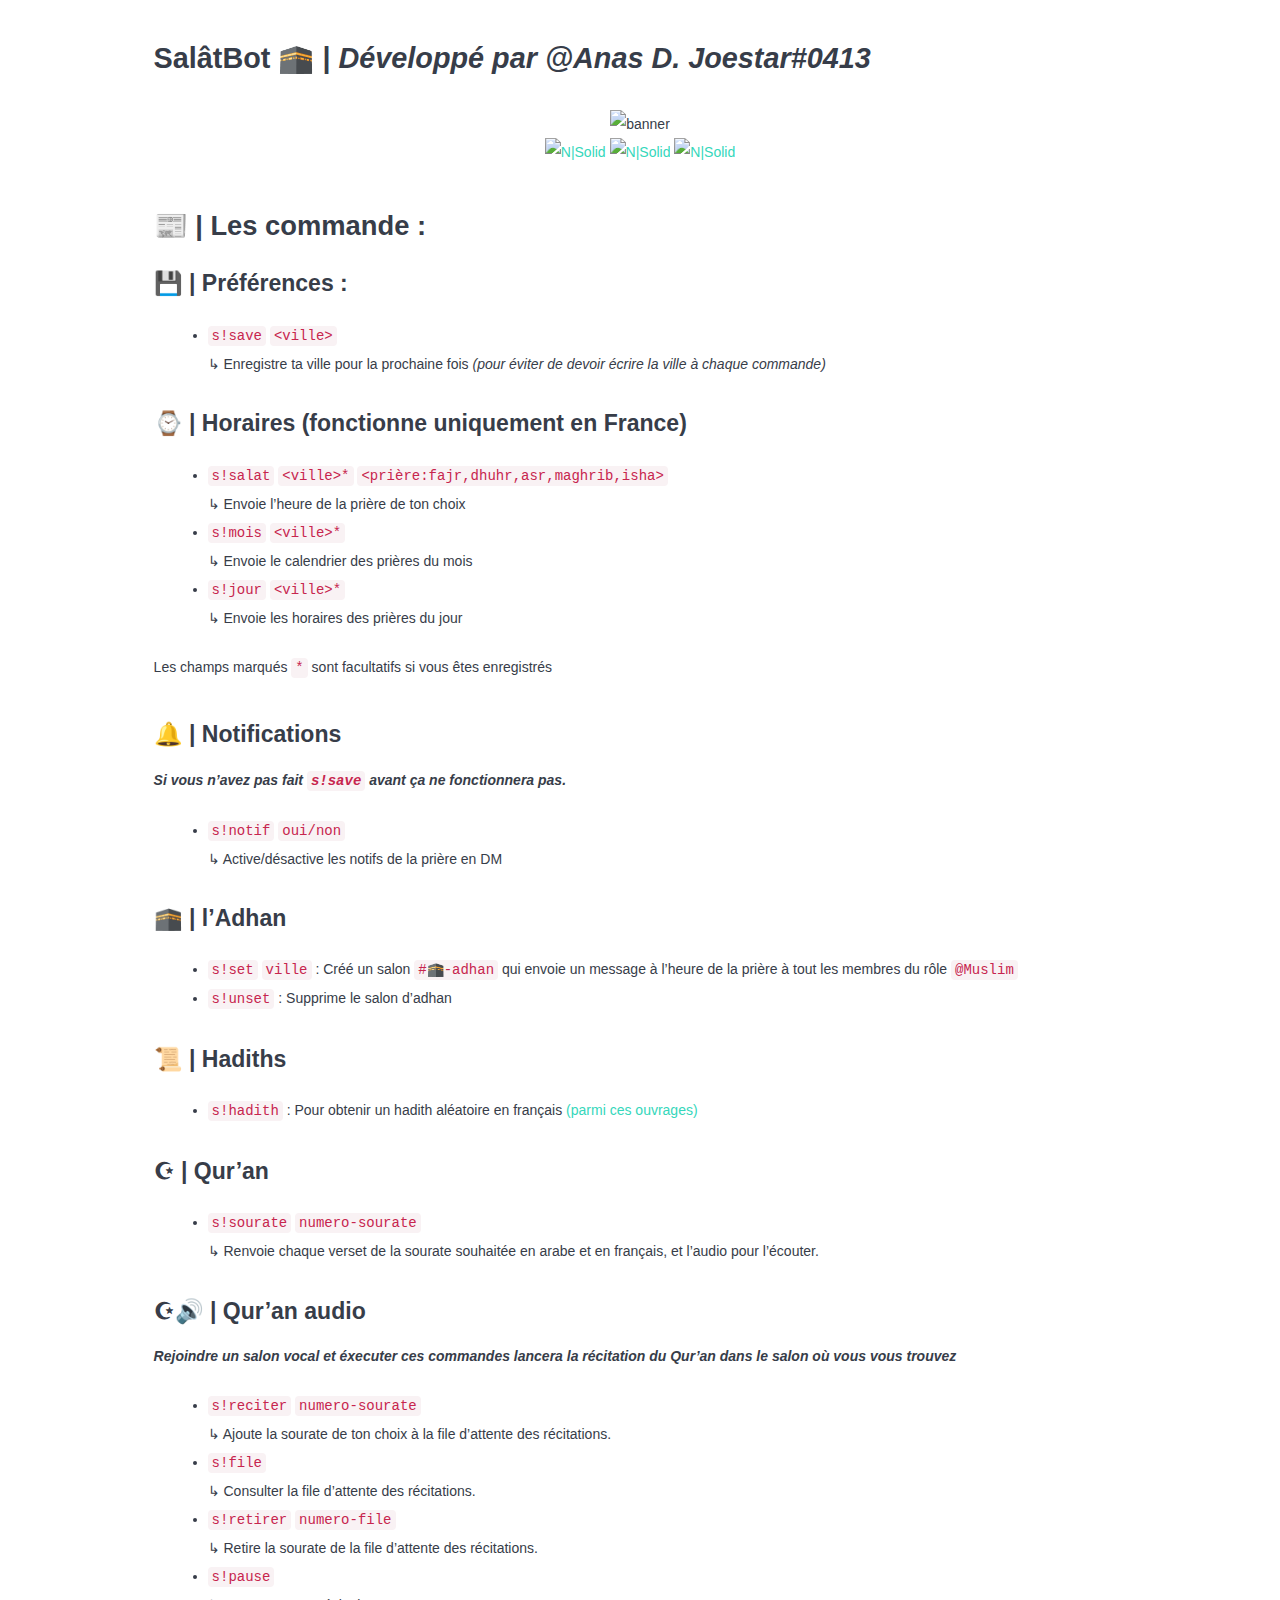
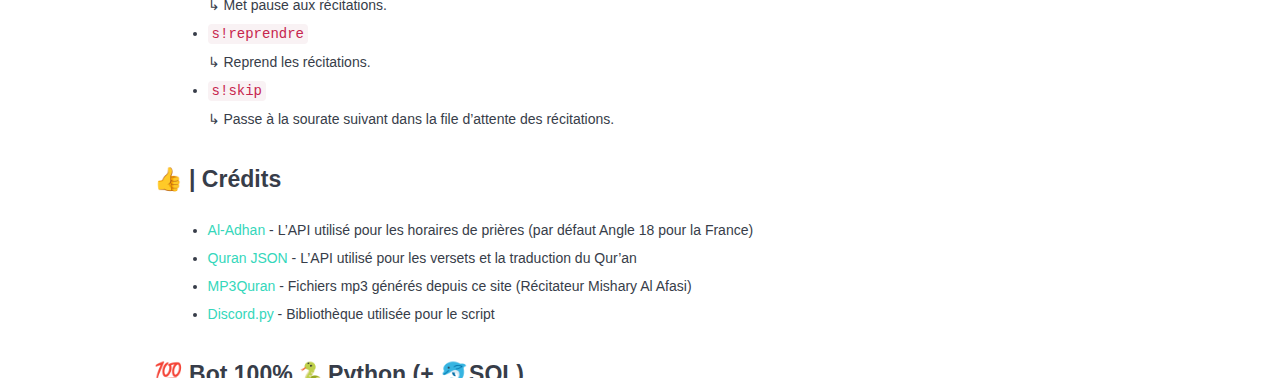
==== commit b86f40f7: "." ====
--- a/index.html
+++ b/index.html
@@ -1,110 +1,64 @@
-<!DOCTYPE html><html><head><meta charset="utf-8"><title>SalatBot.md</title><style>@charset "UTF-8";@import 'https://cdnjs.cloudflare.com/ajax/libs/KaTeX/0.9.0-alpha2/katex.min.css';code{color:#c7254e;background-color:#f9f2f4;border-radius:4px}code,kbd{padding:2px 4px}kbd{color:#fff;background-color:#333;border-radius:3px;box-shadow:inset 0 -1px 0 rgba(0,0,0,.25)}kbd kbd{padding:0;font-size:100%;box-shadow:none}pre{display:block;margin:0 0 10px;word-break:break-all;word-wrap:break-word;color:#333;background-color:#f5f5f5;border:1px solid #ccc;border-radius:4px}pre code{padding:0;font-size:inherit;color:inherit;white-space:pre-wrap;background-color:transparent;border-radius:0}.pre-scrollable{max-height:340px;overflow-y:scroll}table{background-color:transparent}th{text-align:left}.table{width:100%;max-width:100%;margin-bottom:20px}.table>thead>tr>th{padding:8px;line-height:1.4285714;border-top:1px solid #ddd}.table>thead>tr>td,.table>tbody>tr>th,.table>tbody>tr>td,.table>tfoot>tr>th,.table>tfoot>tr>td{padding:8px;line-height:1.4285714;vertical-align:top;border-top:1px solid #ddd}.table>thead>tr>th{vertical-align:bottom;border-bottom:2px solid #ddd}.table>caption+thead>tr:first-child>th,.table>caption+thead>tr:first-child>td,.table>colgroup+thead>tr:first-child>th,.table>colgroup+thead>tr:first-child>td,.table>thead:first-child>tr:first-child>th,.table>thead:first-child>tr:first-child>td{border-top:0}.table>tbody+tbody{border-top:2px solid #ddd}.table .table{background-color:#fff}.table-condensed>thead>tr>th,.table-condensed>thead>tr>td,.table-condensed>tbody>tr>th,.table-condensed>tbody>tr>td,.table-condensed>tfoot>tr>th,.table-condensed>tfoot>tr>td{padding:5px}.table-bordered,.table-bordered>thead>tr>th,.table-bordered>thead>tr>td,.table-bordered>tbody>tr>th,.table-bordered>tbody>tr>td,.table-bordered>tfoot>tr>th,.table-bordered>tfoot>tr>td{border:1px solid #ddd}.table-bordered>thead>tr>th,.table-bordered>thead>tr>td{border-bottom-width:2px}.table-striped>tbody>tr:nth-child(odd)>td,.table-striped>tbody>tr:nth-child(odd)>th{background-color:#f9f9f9}.table-hover>tbody>tr:hover>td,.table-hover>tbody>tr:hover>th{background-color:#f5f5f5}table col[class*="col-"]{position:static;float:none;display:table-column}table td[class*="col-"],table th[class*="col-"]{position:static;float:none;display:table-cell}.table>thead>tr>td.active,.table>thead>tr>th.active,.table>thead>tr.active>td,.table>thead>tr.active>th,.table>tbody>tr>td.active,.table>tbody>tr>th.active,.table>tbody>tr.active>td,.table>tbody>tr.active>th,.table>tfoot>tr>td.active,.table>tfoot>tr>th.active,.table>tfoot>tr.active>td,.table>tfoot>tr.active>th{background-color:#f5f5f5}.table-hover>tbody>tr>td.active:hover,.table-hover>tbody>tr>th.active:hover,.table-hover>tbody>tr.active:hover>td,.table-hover>tbody>tr:hover>.active,.table-hover>tbody>tr.active:hover>th{background-color:#e8e8e8}.table>thead>tr>td.success,.table>thead>tr>th.success,.table>thead>tr.success>td,.table>thead>tr.success>th,.table>tbody>tr>td.success,.table>tbody>tr>th.success,.table>tbody>tr.success>td,.table>tbody>tr.success>th,.table>tfoot>tr>td.success,.table>tfoot>tr>th.success,.table>tfoot>tr.success>td,.table>tfoot>tr.success>th{background-color:#dff0d8}.table-hover>tbody>tr>td.success:hover,.table-hover>tbody>tr>th.success:hover,.table-hover>tbody>tr.success:hover>td,.table-hover>tbody>tr:hover>.success,.table-hover>tbody>tr.success:hover>th{background-color:#d0e9c6}.table>thead>tr>td.info,.table>thead>tr>th.info,.table>thead>tr.info>td,.table>thead>tr.info>th,.table>tbody>tr>td.info,.table>tbody>tr>th.info,.table>tbody>tr.info>td,.table>tbody>tr.info>th,.table>tfoot>tr>td.info,.table>tfoot>tr>th.info,.table>tfoot>tr.info>td,.table>tfoot>tr.info>th{background-color:#d9edf7}.table-hover>tbody>tr>td.info:hover,.table-hover>tbody>tr>th.info:hover,.table-hover>tbody>tr.info:hover>td,.table-hover>tbody>tr:hover>.info,.table-hover>tbody>tr.info:hover>th{background-color:#c4e3f3}.table>thead>tr>td.warning,.table>thead>tr>th.warning,.table>thead>tr.warning>td,.table>thead>tr.warning>th,.table>tbody>tr>td.warning,.table>tbody>tr>th.warning,.table>tbody>tr.warning>td,.table>tbody>tr.warning>th,.table>tfoot>tr>td.warning,.table>tfoot>tr>th.warning,.table>tfoot>tr.warning>td,.table>tfoot>tr.warning>th{background-color:#fcf8e3}.table-hover>tbody>tr>td.warning:hover,.table-hover>tbody>tr>th.warning:hover,.table-hover>tbody>tr.warning:hover>td,.table-hover>tbody>tr:hover>.warning,.table-hover>tbody>tr.warning:hover>th{background-color:#faf2cc}.table>thead>tr>td.danger,.table>thead>tr>th.danger,.table>thead>tr.danger>td,.table>thead>tr.danger>th,.table>tbody>tr>td.danger,.table>tbody>tr>th.danger,.table>tbody>tr.danger>td,.table>tbody>tr.danger>th,.table>tfoot>tr>td.danger,.table>tfoot>tr>th.danger,.table>tfoot>tr.danger>td,.table>tfoot>tr.danger>th{background-color:#f2dede}.table-hover>tbody>tr>td.danger:hover,.table-hover>tbody>tr>th.danger:hover,.table-hover>tbody>tr.danger:hover>td,.table-hover>tbody>tr:hover>.danger,.table-hover>tbody>tr.danger:hover>th{background-color:#ebcccc}fieldset{border:0;min-width:0}legend{display:block;width:100%;margin-bottom:20px;font-size:21px;line-height:inherit;color:#333;border-bottom:1px solid #e5e5e5}label{display:inline-block;max-width:100%;margin-bottom:5px;font-weight:700}input[type="radio"],input[type="checkbox"]{margin:4px 0 0;margin-top:1px \9;line-height:normal}input[type="file"]{display:block}input[type="range"]{display:block;width:100%}select[multiple],select[size]{height:auto}input[type="file"]:focus,input[type="radio"]:focus,input[type="checkbox"]:focus{outline:thin dotted;outline:5px auto -webkit-focus-ring-color;outline-offset:-2px}output{padding-top:7px}output,.form-control{display:block;font-size:14px;line-height:1.4285714;color:#555}.form-control{width:100%;height:34px;padding:6px 12px;background-color:#fff;background-image:none;border:1px solid #ccc;border-radius:4px;box-shadow:inset 0 1px 1px rgba(0,0,0,.075);transition:border-color ease-in-out .15s,box-shadow ease-in-out .15s}.form-control:focus{border-color:#66afe9;outline:0;box-shadow:inset 0 1px 1px rgba(0,0,0,.075),0 0 8px rgba(102,175,233,.6)}.form-control::-moz-placeholder{color:#777;opacity:1}.form-control:-ms-input-placeholder{color:#777}.form-control::-webkit-input-placeholder{color:#777}.form-control[disabled],.form-control[readonly],fieldset[disabled] .form-control{cursor:not-allowed;background-color:#eee;opacity:1}textarea.form-control{height:auto}input[type="date"],input[type="time"],input[type="datetime-local"],input[type="month"]{line-height:34px;line-height:1.4285714 \0}input[type="date"].input-sm,.form-horizontal .form-group-sm input.form-control[type="date"],.input-group-sm>input.form-control[type="date"],.input-group-sm>input.input-group-addon[type="date"],.input-group-sm>.input-group-btn>input.btn[type="date"],input[type="time"].input-sm,.form-horizontal .form-group-sm input.form-control[type="time"],.input-group-sm>input.form-control[type="time"],.input-group-sm>input.input-group-addon[type="time"],.input-group-sm>.input-group-btn>input.btn[type="time"],input[type="datetime-local"].input-sm,.form-horizontal .form-group-sm input.form-control[type="datetime-local"],.input-group-sm>input.form-control[type="datetime-local"],.input-group-sm>input.input-group-addon[type="datetime-local"],.input-group-sm>.input-group-btn>input.btn[type="datetime-local"],input[type="month"].input-sm,.form-horizontal .form-group-sm input.form-control[type="month"],.input-group-sm>input.form-control[type="month"],.input-group-sm>input.input-group-addon[type="month"],.input-group-sm>.input-group-btn>input.btn[type="month"]{line-height:30px}input[type="date"].input-lg,.form-horizontal .form-group-lg input.form-control[type="date"],.input-group-lg>input.form-control[type="date"],.input-group-lg>input.input-group-addon[type="date"],.input-group-lg>.input-group-btn>input.btn[type="date"],input[type="time"].input-lg,.form-horizontal .form-group-lg input.form-control[type="time"],.input-group-lg>input.form-control[type="time"],.input-group-lg>input.input-group-addon[type="time"],.input-group-lg>.input-group-btn>input.btn[type="time"],input[type="datetime-local"].input-lg,.form-horizontal .form-group-lg input.form-control[type="datetime-local"],.input-group-lg>input.form-control[type="datetime-local"],.input-group-lg>input.input-group-addon[type="datetime-local"],.input-group-lg>.input-group-btn>input.btn[type="datetime-local"],input[type="month"].input-lg,.form-horizontal .form-group-lg input.form-control[type="month"],.input-group-lg>input.form-control[type="month"],.input-group-lg>input.input-group-addon[type="month"],.input-group-lg>.input-group-btn>input.btn[type="month"]{line-height:46px}.form-group{margin-bottom:15px}.radio,.checkbox{position:relative;display:block;min-height:20px;margin-top:10px;margin-bottom:10px}.radio label,.checkbox label{padding-left:20px;margin-bottom:0;font-weight:400;cursor:pointer}.radio input[type="radio"],.radio-inline input[type="radio"],.checkbox input[type="checkbox"],.checkbox-inline input[type="checkbox"]{position:absolute;margin-left:-20px;margin-top:4px \9}.radio+.radio,.checkbox+.checkbox{margin-top:-5px}.radio-inline,.checkbox-inline{display:inline-block;padding-left:20px;margin-bottom:0;vertical-align:middle;font-weight:400;cursor:pointer}.radio-inline+.radio-inline,.checkbox-inline+.checkbox-inline{margin-top:0;margin-left:10px}input[type="radio"][disabled],input[type="radio"].disabled,fieldset[disabled] input[type="radio"],input[type="checkbox"][disabled],input[type="checkbox"].disabled,fieldset[disabled] input[type="checkbox"],.radio-inline.disabled,fieldset[disabled] .radio-inline,.checkbox-inline.disabled,fieldset[disabled] .checkbox-inline,.radio.disabled label,fieldset[disabled] .radio label,.checkbox.disabled label,fieldset[disabled] .checkbox label{cursor:not-allowed}.form-control-static{padding-top:7px;padding-bottom:7px;margin-bottom:0}.form-control-static.input-lg,.form-horizontal .form-group-lg .form-control-static.form-control,.input-group-lg>.form-control-static.form-control,.input-group-lg>.form-control-static.input-group-addon,.input-group-lg>.input-group-btn>.form-control-static.btn,.form-control-static.input-sm,.form-horizontal .form-group-sm .form-control-static.form-control,.input-group-sm>.form-control-static.form-control,.input-group-sm>.form-control-static.input-group-addon,.input-group-sm>.input-group-btn>.form-control-static.btn{padding-left:0;padding-right:0}.input-sm,.form-horizontal .form-group-sm .form-control,.input-group-sm>.form-control{height:30px;padding:5px 10px;font-size:12px;line-height:1.5;border-radius:3px}.input-group-sm>.input-group-addon{height:30px;line-height:1.5}.input-group-sm>.input-group-btn>.btn{height:30px;padding:5px 10px;font-size:12px;line-height:1.5;border-radius:3px}select.input-sm,.form-horizontal .form-group-sm select.form-control,.input-group-sm>select.form-control,.input-group-sm>select.input-group-addon,.input-group-sm>.input-group-btn>select.btn{height:30px;line-height:30px}textarea.input-sm,.form-horizontal .form-group-sm textarea.form-control,.input-group-sm>textarea.form-control,.input-group-sm>textarea.input-group-addon,.input-group-sm>.input-group-btn>textarea.btn,select[multiple].input-sm,.form-horizontal .form-group-sm select.form-control[multiple],.input-group-sm>select.form-control[multiple],.input-group-sm>select.input-group-addon[multiple],.input-group-sm>.input-group-btn>select.btn[multiple]{height:auto}.input-lg,.form-horizontal .form-group-lg .form-control,.input-group-lg>.form-control{height:46px;padding:10px 16px;font-size:18px;line-height:1.33;border-radius:6px}.input-group-lg>.input-group-addon{height:46px;line-height:1.33}.input-group-lg>.input-group-btn>.btn{height:46px;padding:10px 16px;font-size:18px;line-height:1.33;border-radius:6px}select.input-lg,.form-horizontal .form-group-lg select.form-control,.input-group-lg>select.form-control,.input-group-lg>select.input-group-addon,.input-group-lg>.input-group-btn>select.btn{height:46px;line-height:46px}textarea.input-lg,.form-horizontal .form-group-lg textarea.form-control,.input-group-lg>textarea.form-control,.input-group-lg>textarea.input-group-addon,.input-group-lg>.input-group-btn>textarea.btn,select[multiple].input-lg,.form-horizontal .form-group-lg select.form-control[multiple],.input-group-lg>select.form-control[multiple],.input-group-lg>select.input-group-addon[multiple],.input-group-lg>.input-group-btn>select.btn[multiple]{height:auto}.has-feedback{position:relative}.has-feedback .form-control{padding-right:42.5px}.form-control-feedback{position:absolute;top:25px;right:0;z-index:2;display:block;width:34px;height:34px;line-height:34px;text-align:center}.input-lg+.form-control-feedback,.form-horizontal .form-group-lg .form-control+.form-control-feedback,.input-group-lg>.form-control+.form-control-feedback,.input-group-lg>.input-group-addon+.form-control-feedback,.input-group-lg>.input-group-btn>.btn+.form-control-feedback{width:46px;height:46px;line-height:46px}.input-sm+.form-control-feedback,.form-horizontal .form-group-sm .form-control+.form-control-feedback,.input-group-sm>.form-control+.form-control-feedback,.input-group-sm>.input-group-addon+.form-control-feedback,.input-group-sm>.input-group-btn>.btn+.form-control-feedback{width:30px;height:30px;line-height:30px}.has-success .help-block,.has-success .control-label,.has-success .radio,.has-success .checkbox,.has-success .radio-inline,.has-success .checkbox-inline{color:#3c763d}.has-success .form-control{border-color:#3c763d;box-shadow:inset 0 1px 1px rgba(0,0,0,.075)}.has-success .form-control:focus{border-color:#2b542c;box-shadow:inset 0 1px 1px rgba(0,0,0,.075),0 0 6px #67b168}.has-success .input-group-addon{color:#3c763d;border-color:#3c763d;background-color:#dff0d8}.has-success .form-control-feedback{color:#3c763d}.has-warning .help-block,.has-warning .control-label,.has-warning .radio,.has-warning .checkbox,.has-warning .radio-inline,.has-warning .checkbox-inline{color:#8a6d3b}.has-warning .form-control{border-color:#8a6d3b;box-shadow:inset 0 1px 1px rgba(0,0,0,.075)}.has-warning .form-control:focus{border-color:#66512c;box-shadow:inset 0 1px 1px rgba(0,0,0,.075),0 0 6px #c0a16b}.has-warning .input-group-addon{color:#8a6d3b;border-color:#8a6d3b;background-color:#fcf8e3}.has-warning .form-control-feedback{color:#8a6d3b}.has-error .help-block,.has-error .control-label,.has-error .radio,.has-error .checkbox,.has-error .radio-inline,.has-error .checkbox-inline{color:#a94442}.has-error .form-control{border-color:#a94442;box-shadow:inset 0 1px 1px rgba(0,0,0,.075)}.has-error .form-control:focus{border-color:#843534;box-shadow:inset 0 1px 1px rgba(0,0,0,.075),0 0 6px #ce8483}.has-error .input-group-addon{color:#a94442;border-color:#a94442;background-color:#f2dede}.has-error .form-control-feedback{color:#a94442}.has-feedback label.sr-only~.form-control-feedback{top:0}.help-block{display:block;margin-top:5px;margin-bottom:10px;color:#737373}.form-horizontal .radio,.form-horizontal .checkbox,.form-horizontal .radio-inline,.form-horizontal .checkbox-inline{margin-top:0;margin-bottom:0;padding-top:7px}.form-horizontal .radio,.form-horizontal .checkbox{min-height:27px}.form-horizontal .form-group{margin-left:-15px;margin-right:-15px}.form-horizontal .form-group:before{content:" ";display:table}.form-horizontal .form-group:after{content:" ";display:table;clear:both}.form-horizontal .has-feedback .form-control-feedback{top:0;right:15px}.btn{display:inline-block;vertical-align:middle;cursor:pointer;background-image:none;border:1px solid transparent;white-space:nowrap;-webkit-user-select:none;-moz-user-select:none;-ms-user-select:none;user-select:none}.btn:focus,.btn:active:focus,.btn.active:focus{outline:thin dotted;outline:5px auto -webkit-focus-ring-color;outline-offset:-2px}.btn:hover,.btn:focus{color:#333;text-decoration:none}.btn:active,.btn.active{outline:0;background-image:none;box-shadow:inset 0 3px 5px rgba(0,0,0,.125)}.btn.disabled,.btn[disabled],fieldset[disabled] .btn{cursor:not-allowed;pointer-events:none;opacity:.65;filter:alpha(opacity=65);box-shadow:none}.btn-default{color:#333;background-color:#fff;border-color:#ccc}.btn-default:hover,.btn-default:focus,.btn-default:active,.btn-default.active,.open>.btn-default.dropdown-toggle{color:#333;background-color:#e6e6e6;border-color:#adadad}.btn-default:active,.btn-default.active,.open>.btn-default.dropdown-toggle{background-image:none}.btn-default.disabled,.btn-default.disabled:hover,.btn-default.disabled:focus,.btn-default.disabled:active,.btn-default.disabled.active,.btn-default[disabled],.btn-default[disabled]:hover,.btn-default[disabled]:focus,.btn-default[disabled]:active,.btn-default[disabled].active,fieldset[disabled] .btn-default,fieldset[disabled] .btn-default:hover,fieldset[disabled] .btn-default:focus,fieldset[disabled] .btn-default:active,fieldset[disabled] .btn-default.active{background-color:#fff;border-color:#ccc}.btn-default .badge{color:#fff;background-color:#333}.btn-primary{color:#fff;background-color:#428bca;border-color:#357ebd}.btn-primary:hover,.btn-primary:focus,.btn-primary:active,.btn-primary.active,.open>.btn-primary.dropdown-toggle{color:#fff;background-color:#3071a9;border-color:#285e8e}.btn-primary:active,.btn-primary.active,.open>.btn-primary.dropdown-toggle{background-image:none}.btn-primary.disabled,.btn-primary.disabled:hover,.btn-primary.disabled:focus,.btn-primary.disabled:active,.btn-primary.disabled.active,.btn-primary[disabled],.btn-primary[disabled]:hover,.btn-primary[disabled]:focus,.btn-primary[disabled]:active,.btn-primary[disabled].active,fieldset[disabled] .btn-primary,fieldset[disabled] .btn-primary:hover,fieldset[disabled] .btn-primary:focus,fieldset[disabled] .btn-primary:active,fieldset[disabled] .btn-primary.active{background-color:#428bca;border-color:#357ebd}.btn-primary .badge{color:#428bca;background-color:#fff}.btn-success{color:#fff;background-color:#5cb85c;border-color:#4cae4c}.btn-success:hover,.btn-success:focus,.btn-success:active,.btn-success.active,.open>.btn-success.dropdown-toggle{color:#fff;background-color:#449d44;border-color:#398439}.btn-success:active,.btn-success.active,.open>.btn-success.dropdown-toggle{background-image:none}.btn-success.disabled,.btn-success.disabled:hover,.btn-success.disabled:focus,.btn-success.disabled:active,.btn-success.disabled.active,.btn-success[disabled],.btn-success[disabled]:hover,.btn-success[disabled]:focus,.btn-success[disabled]:active,.btn-success[disabled].active,fieldset[disabled] .btn-success,fieldset[disabled] .btn-success:hover,fieldset[disabled] .btn-success:focus,fieldset[disabled] .btn-success:active,fieldset[disabled] .btn-success.active{background-color:#5cb85c;border-color:#4cae4c}.btn-success .badge{color:#5cb85c;background-color:#fff}.btn-info{color:#fff;background-color:#5bc0de;border-color:#46b8da}.btn-info:hover,.btn-info:focus,.btn-info:active,.btn-info.active,.open>.btn-info.dropdown-toggle{color:#fff;background-color:#31b0d5;border-color:#269abc}.btn-info:active,.btn-info.active,.open>.btn-info.dropdown-toggle{background-image:none}.btn-info.disabled,.btn-info.disabled:hover,.btn-info.disabled:focus,.btn-info.disabled:active,.btn-info.disabled.active,.btn-info[disabled],.btn-info[disabled]:hover,.btn-info[disabled]:focus,.btn-info[disabled]:active,.btn-info[disabled].active,fieldset[disabled] .btn-info,fieldset[disabled] .btn-info:hover,fieldset[disabled] .btn-info:focus,fieldset[disabled] .btn-info:active,fieldset[disabled] .btn-info.active{background-color:#5bc0de;border-color:#46b8da}.btn-info .badge{color:#5bc0de;background-color:#fff}.btn-warning{color:#fff;background-color:#f0ad4e;border-color:#eea236}.btn-warning:hover,.btn-warning:focus,.btn-warning:active,.btn-warning.active,.open>.btn-warning.dropdown-toggle{color:#fff;background-color:#ec971f;border-color:#d58512}.btn-warning:active,.btn-warning.active,.open>.btn-warning.dropdown-toggle{background-image:none}.btn-warning.disabled,.btn-warning.disabled:hover,.btn-warning.disabled:focus,.btn-warning.disabled:active,.btn-warning.disabled.active,.btn-warning[disabled],.btn-warning[disabled]:hover,.btn-warning[disabled]:focus,.btn-warning[disabled]:active,.btn-warning[disabled].active,fieldset[disabled] .btn-warning,fieldset[disabled] .btn-warning:hover,fieldset[disabled] .btn-warning:focus,fieldset[disabled] .btn-warning:active,fieldset[disabled] .btn-warning.active{background-color:#f0ad4e;border-color:#eea236}.btn-warning .badge{color:#f0ad4e;background-color:#fff}.btn-danger{color:#fff;background-color:#d9534f;border-color:#d43f3a}.btn-danger:hover,.btn-danger:focus,.btn-danger:active,.btn-danger.active,.open>.btn-danger.dropdown-toggle{color:#fff;background-color:#c9302c;border-color:#ac2925}.btn-danger:active,.btn-danger.active,.open>.btn-danger.dropdown-toggle{background-image:none}.btn-danger.disabled,.btn-danger.disabled:hover,.btn-danger.disabled:focus,.btn-danger.disabled:active,.btn-danger.disabled.active,.btn-danger[disabled],.btn-danger[disabled]:hover,.btn-danger[disabled]:focus,.btn-danger[disabled]:active,.btn-danger[disabled].active,fieldset[disabled] .btn-danger,fieldset[disabled] .btn-danger:hover,fieldset[disabled] .btn-danger:focus,fieldset[disabled] .btn-danger:active,fieldset[disabled] .btn-danger.active{background-color:#d9534f;border-color:#d43f3a}.btn-danger .badge{color:#d9534f;background-color:#fff}.btn-link{color:#428bca;font-weight:400;cursor:pointer;border-radius:0}.btn-link,.btn-link:active,.btn-link[disabled],fieldset[disabled] .btn-link{background-color:transparent;box-shadow:none}.btn-link,.btn-link:hover,.btn-link:focus,.btn-link:active{border-color:transparent}.btn-link:hover,.btn-link:focus{color:#2a6496;text-decoration:underline;background-color:transparent}.btn-link[disabled]:hover,.btn-link[disabled]:focus,fieldset[disabled] .btn-link:hover,fieldset[disabled] .btn-link:focus{color:#777;text-decoration:none}.btn-lg{padding:10px 16px;font-size:18px;line-height:1.33;border-radius:6px}.btn-sm{padding:5px 10px}.btn-sm,.btn-xs{font-size:12px;line-height:1.5;border-radius:3px}.btn-xs{padding:1px 5px}.btn-block{display:block;width:100%}.btn-block+.btn-block{margin-top:5px}input[type="submit"].btn-block,input[type="reset"].btn-block,input[type="button"].btn-block{width:100%}.fade{opacity:0;transition:opacity .15s linear}.fade.in{opacity:1}.collapse{display:none}.collapse.in{display:block}tr.collapse.in{display:table-row}tbody.collapse.in{display:table-row-group}.collapsing{position:relative;height:0;overflow:hidden;transition:height .35s ease}.input-group{position:relative;display:table;border-collapse:separate}.input-group[class*="col-"]{float:none;padding-left:0;padding-right:0}.input-group .form-control{position:relative;z-index:2;float:left;width:100%;margin-bottom:0}.input-group-addon,.input-group-btn,.input-group .form-control{display:table-cell}.input-group-addon:not(:first-child):not(:last-child),.input-group-btn:not(:first-child):not(:last-child),.input-group .form-control:not(:first-child):not(:last-child){border-radius:0}.input-group-addon{white-space:nowrap}.input-group-addon,.input-group-btn{width:1%;vertical-align:middle}.input-group-addon{padding:6px 12px;font-size:14px;font-weight:400;line-height:1;color:#555;text-align:center;background-color:#eee;border:1px solid #ccc;border-radius:4px}.input-group-addon.input-sm,.form-horizontal .form-group-sm .input-group-addon.form-control,.input-group-sm>.input-group-addon,.input-group-sm>.input-group-btn>.input-group-addon.btn{padding:5px 10px;font-size:12px;border-radius:3px}.input-group-addon.input-lg,.form-horizontal .form-group-lg .input-group-addon.form-control,.input-group-lg>.input-group-addon,.input-group-lg>.input-group-btn>.input-group-addon.btn{padding:10px 16px;font-size:18px;border-radius:6px}.input-group-addon input[type="radio"],.input-group-addon input[type="checkbox"]{margin-top:0}.input-group .form-control:first-child,.input-group-addon:first-child,.input-group-btn:first-child>.btn,.input-group-btn:first-child>.btn-group>.btn,.input-group-btn:first-child>.dropdown-toggle,.input-group-btn:last-child>.btn:not(:last-child):not(.dropdown-toggle),.input-group-btn:last-child>.btn-group:not(:last-child)>.btn{border-bottom-right-radius:0;border-top-right-radius:0}.input-group-addon:first-child{border-right:0}.input-group .form-control:last-child,.input-group-addon:last-child,.input-group-btn:last-child>.btn,.input-group-btn:last-child>.btn-group>.btn,.input-group-btn:last-child>.dropdown-toggle,.input-group-btn:first-child>.btn:not(:first-child),.input-group-btn:first-child>.btn-group:not(:first-child)>.btn{border-bottom-left-radius:0;border-top-left-radius:0}.input-group-addon:last-child{border-left:0}.input-group-btn{font-size:0;white-space:nowrap}.input-group-btn,.input-group-btn>.btn{position:relative}.input-group-btn>.btn+.btn{margin-left:-1px}.input-group-btn>.btn:hover,.input-group-btn>.btn:focus,.input-group-btn>.btn:active{z-index:2}.input-group-btn:first-child>.btn,.input-group-btn:first-child>.btn-group{margin-right:-1px}.input-group-btn:last-child>.btn,.input-group-btn:last-child>.btn-group{margin-left:-1px}.pagination{display:inline-block;padding-left:0;margin:20px 0;border-radius:4px}.pagination>li{display:inline}.pagination>li>a,.pagination>li>span{position:relative;float:left;padding:6px 12px;line-height:1.4285714;text-decoration:none;color:#428bca;background-color:#fff;border:1px solid #ddd;margin-left:-1px}.pagination>li:first-child>a,.pagination>li:first-child>span{margin-left:0;border-bottom-left-radius:4px;border-top-left-radius:4px}.pagination>li:last-child>a,.pagination>li:last-child>span{border-bottom-right-radius:4px;border-top-right-radius:4px}.pagination>li>a:hover,.pagination>li>a:focus,.pagination>li>span:hover,.pagination>li>span:focus{color:#2a6496;background-color:#eee;border-color:#ddd}.pagination>.active>a,.pagination>.active>a:hover,.pagination>.active>a:focus,.pagination>.active>span,.pagination>.active>span:hover,.pagination>.active>span:focus{z-index:2;color:#fff;background-color:#428bca;border-color:#428bca;cursor:default}.pagination>.disabled>span,.pagination>.disabled>span:hover,.pagination>.disabled>span:focus,.pagination>.disabled>a,.pagination>.disabled>a:hover,.pagination>.disabled>a:focus{color:#777;background-color:#fff;border-color:#ddd;cursor:not-allowed}.pagination-lg>li>a,.pagination-lg>li>span{padding:10px 16px;font-size:18px}.pagination-lg>li:first-child>a,.pagination-lg>li:first-child>span{border-bottom-left-radius:6px;border-top-left-radius:6px}.pagination-lg>li:last-child>a,.pagination-lg>li:last-child>span{border-bottom-right-radius:6px;border-top-right-radius:6px}.pagination-sm>li>a,.pagination-sm>li>span{padding:5px 10px;font-size:12px}.pagination-sm>li:first-child>a,.pagination-sm>li:first-child>span{border-bottom-left-radius:3px;border-top-left-radius:3px}.pagination-sm>li:last-child>a,.pagination-sm>li:last-child>span{border-bottom-right-radius:3px;border-top-right-radius:3px}.close{float:right;font-size:21px;font-weight:700;line-height:1;color:#000;text-shadow:0 1px 0 #fff;opacity:.2;filter:alpha(opacity=20)}.close:hover,.close:focus{color:#000;text-decoration:none;cursor:pointer;opacity:.5;filter:alpha(opacity=50)}button.close{padding:0;cursor:pointer;background:0 0;border:0;-webkit-appearance:none}.modal-open,.modal{overflow:hidden}.modal{display:none;position:fixed;top:0;right:0;bottom:0;left:0;z-index:1050;-webkit-overflow-scrolling:touch;outline:0}.modal.fade .modal-dialog{transform:translate3d(0,-25%,0);transition:transform .3s ease-out}.modal.in .modal-dialog{transform:translate3d(0,0,0)}.modal-open .modal{overflow-x:hidden;overflow-y:auto}.modal-dialog{position:relative;width:auto;margin:10px}.modal-content{position:relative;background-color:#fff;border:1px solid #999;border:1px solid rgba(0,0,0,.2);border-radius:6px;box-shadow:0 3px 9px rgba(0,0,0,.5);background-clip:padding-box;outline:0}.modal-backdrop{position:fixed;top:0;right:0;bottom:0;left:0;z-index:1040;background-color:#000}.modal-backdrop.fade{opacity:0;filter:alpha(opacity=0)}.modal-backdrop.in{opacity:.5;filter:alpha(opacity=50)}.modal-header{padding:15px;border-bottom:1px solid #e5e5e5;min-height:16.4285714px}.modal-header .close{margin-top:-2px}.modal-title{margin:0;line-height:1.4285714}.modal-body{position:relative;padding:15px}.modal-footer{padding:15px;text-align:right;border-top:1px solid #e5e5e5}.modal-footer:before,.modal-footer:after{content:" ";display:table}.modal-footer:after{clear:both}.modal-footer .btn+.btn{margin-left:5px;margin-bottom:0}.modal-footer .btn-group .btn+.btn{margin-left:-1px}.modal-footer .btn-block+.btn-block{margin-left:0}.modal-scrollbar-measure{position:absolute;top:-9999px;width:50px;height:50px;overflow:scroll}.clearfix:before,.clearfix:after{content:" ";display:table}.clearfix:after{clear:both}.center-block{display:block;margin-left:auto;margin-right:auto}.pull-right{float:right!important}.pull-left{float:left!important}.hide{display:none!important}.show{display:block!important}.invisible{visibility:hidden}.text-hide{font:0/0 a;color:transparent;text-shadow:none;background-color:transparent;border:0}.hidden{display:none!important;visibility:hidden!important}.affix{position:fixed;transform:translate3d(0,0,0)}.hljs{display:block;overflow-x:auto;padding:.5em;background:#002b36;color:#839496;-webkit-text-size-adjust:none}.hljs-comment,.hljs-template_comment,.diff .hljs-header,.hljs-doctype,.hljs-pi,.lisp .hljs-string,.hljs-javadoc{color:#586e75}.hljs-keyword,.hljs-winutils,.method,.hljs-addition,.css .hljs-tag,.hljs-request,.hljs-status,.nginx .hljs-title{color:#859900}.hljs-number,.hljs-command,.hljs-string,.hljs-tag .hljs-value,.hljs-rules .hljs-value,.hljs-phpdoc,.hljs-dartdoc,.tex .hljs-formula,.hljs-regexp,.hljs-hexcolor,.hljs-link_url{color:#2aa198}.hljs-title,.hljs-localvars,.hljs-chunk,.hljs-decorator,.hljs-built_in,.hljs-identifier,.vhdl .hljs-literal,.hljs-id,.css .hljs-function{color:#268bd2}.hljs-attribute,.hljs-variable,.lisp .hljs-body,.smalltalk .hljs-number,.hljs-constant,.hljs-class .hljs-title,.hljs-parent,.hljs-type,.hljs-link_reference{color:#b58900}.hljs-preprocessor,.hljs-preprocessor .hljs-keyword,.hljs-pragma,.hljs-shebang,.hljs-symbol,.hljs-symbol .hljs-string,.diff .hljs-change,.hljs-special,.hljs-attr_selector,.hljs-subst,.hljs-cdata,.css .hljs-pseudo,.hljs-header{color:#cb4b16}.hljs-deletion,.hljs-important{color:#dc322f}.hljs-link_label{color:#6c71c4}.tex .hljs-formula{background:#073642}*,*:before,*:after{box-sizing:border-box}html{-ms-text-size-adjust:100%;-webkit-text-size-adjust:100%}article,aside,details,figcaption,figure,footer,header,hgroup,main,nav,section,summary{display:block}audio,canvas,progress,video{display:inline-block;vertical-align:baseline}audio:not([controls]){display:none;height:0}[hidden],template{display:none}a{background:0 0}a:active,a:hover{outline:0}abbr[title]{border-bottom:1px dotted}b,strong{font-weight:700}dfn{font-style:italic}h1{margin:.67em 0}mark{background:#ff0;color:#000}small{font-size:80%}sub,sup{font-size:75%;line-height:0;position:relative;vertical-align:baseline}sup{top:-.5em}sub{bottom:-.25em}images{border:0}svg:not(:root){overflow:hidden}figure{margin:1em 40px}hr{box-sizing:content-box;height:0}pre{overflow:auto}code,kbd{font-size:1em}code,kbd,pre,samp{font-family:monospace,monospace}samp{font-size:1em}button,input,optgroup,select,textarea{color:inherit;font:inherit;margin:0}button{overflow:visible}button,select{text-transform:none}button,html input[type="button"],input[type="reset"],input[type="submit"]{-webkit-appearance:button;cursor:pointer}button[disabled],html input[disabled]{cursor:default}button::-moz-focus-inner,input::-moz-focus-inner{border:0;padding:0}input{line-height:normal}input[type="checkbox"],input[type="radio"]{box-sizing:border-box;padding:0;margin-right:5px}input[type="number"]::-webkit-inner-spin-button,input[type="number"]::-webkit-outer-spin-button{height:auto}input[type="search"]{-webkit-appearance:textfield;box-sizing:content-box}input[type="search"]::-webkit-search-cancel-button,input[type="search"]::-webkit-search-decoration{-webkit-appearance:none}fieldset{border:1px solid silver;margin:0 2px;padding:.35em .625em .75em}legend{border:0;padding:0}textarea{overflow:auto}optgroup{font-weight:700}table{border-collapse:collapse;border-spacing:0}.debug{background-color:#ffc0cb!important}.ellipsis{overflow:hidden;text-overflow:ellipsis;white-space:nowrap}.ir{background-color:transparent;border:0;overflow:hidden}.ir::before{content:'';display:block;height:150%;width:0}html{font-size:.875em;background:#fff;color:#373D49}html,body{font-family:Georgia,Cambria,serif;height:100%}body{font-size:1rem;font-weight:400;line-height:2rem}ul,ol{margin-bottom:.83999rem;padding-top:.16001rem}li{font-feature-settings:'kern' 1,'onum' 1,'liga' 1;margin-left:1rem}li>ul,li>ol{margin-bottom:0}p{padding-top:.66001rem;font-feature-settings:'kern' 1,'onum' 1,'liga' 1;margin-top:0}p,pre{margin-bottom:1.33999rem}pre{font-size:1rem;padding:.66001rem 9.5px 9.5px;line-height:2rem;background:linear-gradient(to bottom,#fff 0,#fff .75rem,#f5f7fa .75rem,#f5f7fa 2.75rem,#fff 2.75rem,#fff 4rem);background-size:100% 4rem;border-color:#D3DAEA}blockquote{margin:0}blockquote p{font-size:1rem;margin-bottom:.33999rem;font-style:italic;padding:.66001rem 1rem 1rem;border-left:3px solid #A0AABF}th,td{padding:12px}h1,h2,h3,h4,h5,h6{font-family:"Source Sans Pro","Helvetica Neue",Helvetica,Arial,sans-serif;font-feature-settings:'dlig' 1,'liga' 1,'lnum' 1,'kern' 1;font-style:normal;font-weight:600;margin-top:0}h1{line-height:3rem;font-size:2.0571429rem;margin-bottom:.21999rem;padding-top:.78001rem}h2{font-size:1.953125rem;margin-bottom:.1835837rem;padding-top:.8164163rem}h2,h3{line-height:3rem}h3{font-size:1.6457143rem;margin-bottom:.07599rem;padding-top:.92401rem}h4{font-size:1.5625rem;margin-bottom:.546865rem;padding-top:.453135rem}h5{font-size:1.25rem;margin-bottom:-.56251rem;padding-top:.56251rem}h6{font-size:1rem;margin-bottom:-.65001rem;padding-top:.65001rem}a{cursor:pointer;color:#35D7BB;text-decoration:none}a:hover,a:focus{border-bottom-color:#35D7BB;color:#dff9f4}img{height:auto;max-width:100%}dt{font-style:italic;font-weight:600}.g{display:block}.g:after{clear:both;content:'';display:table}.g-b{float:left;margin:0;width:100%}.g{margin-left:-16px;margin-right:-16px}.g-b{padding-left:16px;padding-right:16px}.g-b--center{display:block;float:none;margin:0 auto}.g-b--right{float:right}.g-b--1of1{width:100%}.g-b--1of2,.g-b--2of4,.g-b--3of6,.g-b--4of8,.g-b--5of10,.g-b--6of12{width:50%}.g-b--1of3,.g-b--2of6,.g-b--4of12{width:33.333%}.g-b--2of3,.g-b--4of6,.g-b--8of12{width:66.666%}.g-b--1of4,.g-b--2of8,.g-b--3of12{width:25%}.g-b--3of4,.g-b--6of8,.g-b--9of12{width:75%}.g-b--1of5,.g-b--2of10{width:20%}.g-b--2of5,.g-b--4of10{width:40%}.g-b--3of5,.g-b--6of10{width:60%}.g-b--4of5,.g-b--8of10{width:80%}.g-b--1of6,.g-b--2of12{width:16.666%}.g-b--5of6,.g-b--10of12{width:83.333%}.g-b--1of8{width:12.5%}.g-b--3of8{width:37.5%}.g-b--5of8{width:62.5%}.g-b--7of8{width:87.5%}.g-b--1of10{width:10%}.g-b--3of10{width:30%}.g-b--7of10{width:70%}.g-b--9of10{width:90%}.g-b--1of12{width:8.333%}.g-b--5of12{width:41.666%}.g-b--7of12{width:58.333%}.g-b--11of12{width:91.666%}.g-b--push--1of1{margin-left:100%}.g-b--push--1of2,.g-b--push--2of4,.g-b--push--3of6,.g-b--push--4of8,.g-b--push--5of10,.g-b--push--6of12{margin-left:50%}.g-b--push--1of3,.g-b--push--2of6,.g-b--push--4of12{margin-left:33.333%}.g-b--push--2of3,.g-b--push--4of6,.g-b--push--8of12{margin-left:66.666%}.g-b--push--1of4,.g-b--push--2of8,.g-b--push--3of12{margin-left:25%}.g-b--push--3of4,.g-b--push--6of8,.g-b--push--9of12{margin-left:75%}.g-b--push--1of5,.g-b--push--2of10{margin-left:20%}.g-b--push--2of5,.g-b--push--4of10{margin-left:40%}.g-b--push--3of5,.g-b--push--6of10{margin-left:60%}.g-b--push--4of5,.g-b--push--8of10{margin-left:80%}.g-b--push--1of6,.g-b--push--2of12{margin-left:16.666%}.g-b--push--5of6,.g-b--push--10of12{margin-left:83.333%}.g-b--push--1of8{margin-left:12.5%}.g-b--push--3of8{margin-left:37.5%}.g-b--push--5of8{margin-left:62.5%}.g-b--push--7of8{margin-left:87.5%}.g-b--push--1of10{margin-left:10%}.g-b--push--3of10{margin-left:30%}.g-b--push--7of10{margin-left:70%}.g-b--push--9of10{margin-left:90%}.g-b--push--1of12{margin-left:8.333%}.g-b--push--5of12{margin-left:41.666%}.g-b--push--7of12{margin-left:58.333%}.g-b--push--11of12{margin-left:91.666%}.g-b--pull--1of1{margin-right:100%}.g-b--pull--1of2,.g-b--pull--2of4,.g-b--pull--3of6,.g-b--pull--4of8,.g-b--pull--5of10,.g-b--pull--6of12{margin-right:50%}.g-b--pull--1of3,.g-b--pull--2of6,.g-b--pull--4of12{margin-right:33.333%}.g-b--pull--2of3,.g-b--pull--4of6,.g-b--pull--8of12{margin-right:66.666%}.g-b--pull--1of4,.g-b--pull--2of8,.g-b--pull--3of12{margin-right:25%}.g-b--pull--3of4,.g-b--pull--6of8,.g-b--pull--9of12{margin-right:75%}.g-b--pull--1of5,.g-b--pull--2of10{margin-right:20%}.g-b--pull--2of5,.g-b--pull--4of10{margin-right:40%}.g-b--pull--3of5,.g-b--pull--6of10{margin-right:60%}.g-b--pull--4of5,.g-b--pull--8of10{margin-right:80%}.g-b--pull--1of6,.g-b--pull--2of12{margin-right:16.666%}.g-b--pull--5of6,.g-b--pull--10of12{margin-right:83.333%}.g-b--pull--1of8{margin-right:12.5%}.g-b--pull--3of8{margin-right:37.5%}.g-b--pull--5of8{margin-right:62.5%}.g-b--pull--7of8{margin-right:87.5%}.g-b--pull--1of10{margin-right:10%}.g-b--pull--3of10{margin-right:30%}.g-b--pull--7of10{margin-right:70%}.g-b--pull--9of10{margin-right:90%}.g-b--pull--1of12{margin-right:8.333%}.g-b--pull--5of12{margin-right:41.666%}.g-b--pull--7of12{margin-right:58.333%}.g-b--pull--11of12{margin-right:91.666%}.splashscreen{position:fixed;top:0;left:0;width:100%;height:100%;background-color:#373D49;z-index:22}.splashscreen-dillinger{width:260px;height:auto;display:block;margin:0 auto;padding-bottom:3rem}.splashscreen p{font-size:1.25rem;padding-top:.56251rem;font-family:"Source Sans Pro","Helvetica Neue",Helvetica,Arial,sans-serif;font-weight:400;text-align:center;max-width:500px;margin:0 auto;color:#FFF}.sp-center{position:relative;transform:translateY(-50%);top:50%}.open-menu>.wrapper{overflow-x:hidden}.page{margin:0 auto;position:relative;top:0;left:0;width:100%;height:100%;z-index:2;transition:all .25s ease-in-out;background-color:#fff;padding-top:51px;will-change:left}.open-menu .page{left:270px}.title{line-height:1rem;font-size:.8rem;margin-bottom:.77999rem;padding-top:.22001rem;font-weight:500;color:#A0AABF;letter-spacing:1px;text-transform:uppercase;padding-left:16px;padding-right:16px;margin-top:1rem}.split-preview .title{padding-left:0}.title-document{line-height:1rem;font-size:1.25rem;margin-bottom:.89999rem;padding-top:.10001rem;font-weight:400;font-family:"Ubuntu Mono",Monaco;color:#373D49;padding-left:16px;padding-right:16px;width:80%;min-width:300px;outline:0;border:none}.icon{display:block;margin:0 auto;width:36px;height:36px;border-radius:3px;text-align:center}.icon svg{display:inline-block;margin-left:auto;margin-right:auto}.icon-preview{background-color:#373D49;line-height:40px}.icon-preview svg{width:19px;height:12px}.icon-settings{background-color:#373D49;line-height:44px}.icon-settings svg{width:18px;height:18px}.icon-link{width:16px;height:16px;line-height:1;margin-right:24px;text-align:right}.navbar{background-color:#373D49;height:51px;width:100%;position:fixed;top:0;left:0;z-index:6;transition:all .25s ease-in-out;will-change:left}.navbar:after{content:"";display:table;clear:both}.open-menu .navbar{left:270px}.navbar-brand{float:left;margin:0 0 0 24px;padding:0;line-height:42px}.navbar-brand svg{width:85px;height:11px}.nav-left{float:left}.nav-right{float:right}.nav-sidebar{width:100%}.menu{list-style:none;margin:0;padding:0}.menu a{border:0;color:#A0AABF;font-family:"Source Sans Pro","Helvetica Neue",Helvetica,Arial,sans-serif;outline:none;text-transform:uppercase}.menu a:hover{color:#35D7BB}.menu .menu-item{border:0;display:none;float:left;margin:0;position:relative}.menu .menu-item>a{display:block;font-size:12px;height:51px;letter-spacing:1px;line-height:51px;padding:0 24px}.menu .menu-item--settings,.menu .menu-item--preview,.menu .menu-item--save-to.in-sidebar,.menu .menu-item--import-from.in-sidebar,.menu .menu-item--link-unlink.in-sidebar,.menu .menu-item--documents.in-sidebar{display:block}.menu .menu-item--documents{padding-bottom:1rem}.menu .menu-item.open>a{background-color:#1D212A}.menu .menu-item-icon>a{height:auto;padding:0}.menu .menu-item-icon:hover>a{background-color:transparent}.menu .menu-link.open i{background-color:#1D212A}.menu .menu-link.open g{fill:#35D7BB}.menu .menu-link-preview,.menu .menu-link-settings{margin-top:8px;width:51px}.menu-sidebar{width:100%}.menu-sidebar .menu-item{float:none;margin-bottom:1px;width:100%}.menu-sidebar .menu-item.open>a{background-color:#373D49}.menu-sidebar .open .caret{transform:rotate(180deg)}.menu-sidebar>.menu-item:hover .dropdown a,.menu-sidebar>.menu-item:hover .settings a{background-color:transparent}.menu-sidebar .menu-link{background-color:#373D49;font-weight:600}.menu-sidebar .menu-link:after{content:"";display:table;clear:both}.menu-sidebar .menu-link>span{float:left}.menu-sidebar .menu-link>.caret{float:right;text-align:right;top:22px}.menu-sidebar .dropdown,.menu-sidebar .settings{background-color:transparent;position:static;width:100%}.dropdown{position:absolute;right:0;top:51px;width:188px}.dropdown,.settings{display:none;background-color:#1D212A}.dropdown{padding:0}.dropdown,.settings,.sidebar-list{list-style:none;margin:0}.sidebar-list{padding:0}.dropdown li{margin:32px 0;padding:0 0 0 32px}.dropdown li,.settings li{line-height:1}.sidebar-list li{line-height:1;margin:32px 0;padding:0 0 0 32px}.dropdown a{color:#D0D6E2}.dropdown a,.settings a,.sidebar-list a{display:block;text-transform:none}.sidebar-list a{color:#D0D6E2}.dropdown a:after,.settings a:after,.sidebar-list a:after{content:"";display:table;clear:both}.dropdown .icon,.settings .icon,.sidebar-list .icon{float:right}.open .dropdown,.open .settings,.open .sidebar-list{display:block}.open .dropdown.collapse,.open .collapse.settings,.open .sidebar-list.collapse{display:none}.open .dropdown.collapse.in,.open .collapse.in.settings,.open .sidebar-list.collapse.in{display:block}.dropdown .unlinked .icon,.settings .unlinked .icon,.sidebar-list .unlinked .icon{opacity:.3}.dropdown.documents li,.documents.settings li,.sidebar-list.documents li{background-image:url("../img/icons/file.svg");background-position:240px center;background-repeat:no-repeat;background-size:14px 16px;padding:3px 32px}.dropdown.documents li.octocat,.documents.settings li.octocat,.sidebar-list.documents li.octocat{background-image:url("../img/icons/octocat.svg");background-position:234px center;background-size:24px 24px}.dropdown.documents li:last-child,.documents.settings li:last-child,.sidebar-list.documents li:last-child{margin-bottom:1rem}.dropdown.documents li.active a,.documents.settings li.active a,.sidebar-list.documents li.active a{color:#35D7BB}.settings{position:fixed;top:67px;right:16px;border-radius:3px;width:288px;background-color:#373D49;padding:16px;z-index:7}.show-settings .settings{display:block}.settings .has-checkbox{float:left}.settings form{display:-ms-flexbox;display:flex;-ms-flex-direction:row;flex-direction:row;-ms-flex-pack:justify;justify-content:space-between}.settings input{width:20%}.settings a{font-size:1.25rem;font-family:"Source Sans Pro","Helvetica Neue",Helvetica,Arial,sans-serif;font-weight:400;-webkit-font-smoothing:antialiased;line-height:28px;color:#D0D6E2}.settings a:after{content:"";display:table;clear:both}.settings a:hover{color:#35D7BB}.settings li{border-bottom:1px solid #4F535B;margin:0;padding:16px 0}.settings li:last-child{border-bottom:none}.brand{border:none;display:block}.brand:hover g{fill:#35D7BB}.toggle{display:block;float:left;height:16px;padding:25px 16px 26px;width:40px}.toggle span:after,.toggle span:before{content:'';left:0;position:absolute;top:-6px}.toggle span:after{top:6px}.toggle span{display:block;position:relative}.toggle span,.toggle span:after,.toggle span:before{-webkit-backface-visibility:hidden;backface-visibility:hidden;background-color:#D3DAEA;height:2px;transition:all .3s;width:20px}.open-menu .toggle span{background-color:transparent}.open-menu .toggle span:before{transform:rotate(45deg) translate(3px,3px)}.open-menu .toggle span:after{transform:rotate(-45deg) translate(5px,-6px)}.caret{display:inline-block;width:0;height:0;margin-left:6px;vertical-align:middle;position:relative;top:-1px;border-top:4px solid;border-right:4px solid transparent;border-left:4px solid transparent}.sidebar{overflow:auto;height:100%;padding-right:15px;padding-bottom:15px;width:285px}.sidebar-wrapper{-webkit-overflow-scrolling:touch;background-color:#2B2F36;left:0;height:100%;overflow-y:hidden;position:fixed;top:0;width:285px;z-index:1}.sidebar-branding{width:160px;padding:0;margin:16px auto}.header{border-bottom:1px solid #E8E8E8;position:relative}.words,.characters{line-height:1rem;font-size:.8rem;margin-bottom:.77999rem;padding-top:.22001rem;font-weight:500;font-family:"Source Sans Pro","Helvetica Neue",Helvetica,Arial,sans-serif;letter-spacing:1px;text-transform:uppercase;z-index:5;position:absolute;right:16px;top:0}.words span,.characters span{color:#A0AABF}.words .counter,.characters .counter{color:#000}.words+.characters{top:22px}.mr10{margin-right:10px}.btn{text-align:center;display:inline-block;width:100%;text-transform:uppercase;font-weight:600;font-family:"Source Sans Pro","Helvetica Neue",Helvetica,Arial,sans-serif;font-size:14px;text-shadow:0 1px 0 #1b8b77;padding:16px 24px;background-color:#35D7BB;border-radius:3px;margin:0 auto 16px;line-height:1;color:#fff;transition:all .15s linear;-webkit-font-smoothing:antialiased}.btn--new,.btn--save{display:block;width:238px}.btn--new:hover,.btn--new:focus,.btn--save:hover,.btn--save:focus{color:#fff;border-bottom-color:transparent;box-shadow:0 1px 3px #24b59c;text-shadow:0 1px 0 #24b59c}.btn--save{background-color:#4A5261;text-shadow:0 1px 1px #1e2127}.btn--save:hover,.btn--save:focus{color:#fff;border-bottom-color:transparent;box-shadow:0 1px 5px #08090a;text-shadow:none}.btn--delete{display:block;width:238px;background-color:transparent;font-size:12px;text-shadow:none}.btn--delete:hover,.btn--delete:focus{color:#fff;border-bottom-color:transparent;text-shadow:0 1px 0 #08090a;opacity:.8}.btn--delete-modal,.btn--ok,.btn--close{border-top:0;background-color:#4A5261;text-shadow:0 1px 0 #08090a;margin:0}.btn--delete-modal:hover,.btn--delete-modal:focus,.btn--ok:hover,.btn--ok:focus,.btn--close:hover,.btn--close:focus{color:#fff;background-color:#292d36;text-shadow:none}.btn--delete-modal{display:inline;width:auto}.overlay{position:absolute;top:0;left:0;width:100%;height:100%;background-color:rgba(55,61,73,.8);transition:all .25s ease-in-out;transition-timing-function:ease-out;will-change:left,opacity,visibility;z-index:5;opacity:0;visibility:hidden}.show-settings .overlay{visibility:visible;opacity:1}.switch{float:right;line-height:1}.switch input{display:none}.switch small{display:inline-block;cursor:pointer;padding:0 24px 0 0;transition:all ease .2s;background-color:#2B2F36;border-color:#2B2F36}.switch small,.switch small:before{border-radius:30px;box-shadow:inset 0 0 2px 0 #14171F}.switch small:before{display:block;content:'';width:28px;height:28px;background:#fff}.switch.checked small{padding-right:0;padding-left:24px;background-color:#35D7BB;box-shadow:none}.modal--dillinger.about .modal-dialog{font-size:1.25rem;max-width:500px}.modal--dillinger.scope .modal-dialog{max-width:300px;margin:5rem auto}.modal--dillinger .modal-dialog{max-width:600px;width:auto;margin:5rem auto}.modal--dillinger .modal-content{background:#373D49;border-radius:3px;box-shadow:0 2px 5px 0 #2C3B59;color:#fff;font-family:"Source Sans Pro","Helvetica Neue",Helvetica,Arial,sans-serif;font-weight:400;padding:2rem}.modal--dillinger ul{list-style-type:disc;margin:1rem 0;padding:0 0 0 1rem}.modal--dillinger li{padding:0;margin:0}.modal--dillinger .modal-header{border:0;padding:0}.modal--dillinger .modal-body{padding:0}.modal--dillinger .modal-footer{border:0;padding:0}.modal--dillinger .close{color:#fff;opacity:1}.modal-backdrop{background-color:#373D49}.pagination--dillinger{padding:0!important;margin:1.5rem 0!important;display:-ms-flexbox;display:flex;-ms-flex-pack:justify;justify-content:space-between;-ms-flex-direction:row;flex-direction:row;-ms-flex-align:center;align-items:center;-ms-flex-line-pack:stretch;align-content:stretch}.pagination--dillinger li{display:-ms-flexbox;display:flex;-ms-flex-positive:1;flex-grow:1;text-align:center}.pagination--dillinger li:first-child>a,.pagination--dillinger li.disabled>a,.pagination--dillinger li.disabled>a:hover,.pagination--dillinger li.disabled>a:focus,.pagination--dillinger li>a{background-color:transparent;border-color:#4F535B;border-right-color:transparent}.pagination--dillinger li.active>a,.pagination--dillinger li.active>a:hover,.pagination--dillinger li.active>a:focus{border-color:#4A5261;background-color:#4A5261;color:#fff}.pagination--dillinger li>a{float:none;color:#fff;width:100%;display:block;text-align:center;margin:0;border-right-color:transparent;padding:6px}.pagination--dillinger li>a:hover,.pagination--dillinger li>a:focus{border-color:#35D7BB;background-color:#35D7BB;color:#fff}.pagination--dillinger li:last-child a{border-color:#4F535B}.pagination--dillinger li:first-child a{border-right-color:transparent}.diNotify{position:absolute;z-index:9999;left:0;right:0;top:0;margin:0 auto;max-width:400px;text-align:center;transition:top .5s ease-in-out,opacity .5s ease-in-out;visibility:hidden}.diNotify-body{-webkit-font-smoothing:antialiased;background-color:#35D7BB;background:#666E7F;border-radius:3px;color:#fff;font-family:"Source Sans Pro","Helvetica Neue",Helvetica,Arial,sans-serif;font-weight:400;overflow:hidden;padding:1rem 2rem .5rem;display:-ms-flexbox;display:flex;-ms-flex-align:baseline;align-items:baseline;-ms-flex-pack:center;justify-content:center}.diNotify-icon{display:block;width:16px;height:16px;line-height:16px;position:relative;top:3px}.diNotify-message{padding-left:1rem}.zen-wrapper{position:fixed;top:0;left:0;right:0;bottom:0;width:100%;height:100%;z-index:10;background-color:#FFF;opacity:0;transition:opacity .25s ease-in-out}.zen-wrapper.on{opacity:1}.enter-zen-mode{background-image:url("../img/icons/enter-zen.svg");right:.5rem;top:.313rem;display:none}.enter-zen-mode,.close-zen-mode{font:0/0 a;color:transparent;text-shadow:none;background-color:transparent;border:0;background-repeat:no-repeat;width:32px;height:32px;display:block;position:absolute}.close-zen-mode{background-image:url("../img/icons/exit-zen.svg");right:1rem;top:1rem}.zen-page{position:relative;top:0;bottom:0;z-index:11;height:100%;width:100%}#zen{font-size:1.25rem;width:300px;height:80%;margin:0 auto;position:relative;top:10%}#zen:before,#zen:after{content:"";position:absolute;height:10%;width:100%;z-index:12;pointer-events:none}#preview .table{width:auto}.ui-resizable{position:relative}.ui-resizable-handle{position:absolute;font-size:.1px;z-index:99999;display:block}.ui-resizable-e{background-color:#666;border-right:8px solid #e8e8e8;border-left:1px solid #222;width:10px;z-index:88!important;position:relative}.ui-resizable-e:after{content:"-";display:block;position:absolute;top:calc(50% - 16px);left:0;height:25px;width:2px;background-color:rgba(0,0,0,.4);margin:3px}#editor{cursor:ew-resize;position:relative;z-index:auto}.profile-pic{float:left;width:250px}#_default_ a::before{color:#A0AABF}#_default_ img{display:none}#_default_ #_default_{display:block;float:left;max-width:38%;word-wrap:break-word}#_default_ .default-ad{display:none}#_default_ ._default_{display:block}#_default_ a{color:#35d7bb;text-decoration:none}#_default_ a:hover{color:#8ae8d8}#_default_ .default-image{display:none}#_default_ .default-title:after{content:" — "}#_default_ .default-title,#_default_ .default-text,#_default_ .default-description{display:inline}#_default_ .default-title{position:relative;font-weight:600;display:none}#_default_ a:before{position:relative;top:0;padding:5px;color:#a0aabf;content:"Ad";text-transform:uppercase;font-size:8px;font-family:Verdana,sans-serif}#_default_{display:block;float:left;max-width:38%;word-wrap:break-word}#_default_ ._default_{display:block;font-size:.75rem;height:51px;letter-spacing:1px;line-height:1rem;padding:18px 24px}body{max-width:1024px;margin:0 auto;overflow:auto;padding:2%}.split{overflow:scroll;padding:0!important;-webkit-overflow-scrolling:touch}.split-editor{padding-left:0;padding-right:0;position:relative;z-index:3}.show-preview .split-editor{display:none}.split-preview{background-color:#fff;display:none;top:0;position:relative;z-index:4}.show-preview .split-preview{display:block}#editor{font-size:1rem;font-family:"Ubuntu Mono",Monaco;font-weight:400;line-height:2rem;width:100%;height:100%}#editor .ace_gutter{-webkit-font-smoothing:antialiased}.editor-header{width:50%;float:left;border-bottom:1px solid #E8E8E8;position:relative}.editor-header--first{border-right:1px solid #E8E8E8}.editor-header .title{display:inline-block}.preview-html{padding:15px}.preview-html a{color:#A0AABF;text-decoration:underline}.preview-src{white-space:normal}.preview-mode-toggle-src{background-image:url("../img/icons/code.svg")}.preview-mode-toggle-src,.preview-mode-toggle-html{font:0/0 a;color:transparent;text-shadow:none;background-color:transparent;border:0;background-repeat:no-repeat;width:32px;height:32px;display:block;position:absolute;right:.5rem;top:.5rem;display:none}.preview-mode-toggle-html{background-image:url("../img/icons/eye.svg")}.sr-only{visibility:hidden;text-overflow:110%;overflow:hidden;top:-100px;position:absolute}.mnone{margin:0!important}@media screen and (min-width:27.5em){html{font-size:.875em}body{font-size:1rem}ul,ol{margin-bottom:.83999rem;padding-top:.16001rem}p{padding-top:.66001rem}p,pre{margin-bottom:1.33999rem}pre,blockquote p{font-size:1rem;padding-top:.66001rem}blockquote p{margin-bottom:.33999rem}h1{font-size:2.0571429rem;margin-bottom:.21999rem;padding-top:.78001rem}h2{font-size:1.953125rem;margin-bottom:.1835837rem;padding-top:.8164163rem}h3{font-size:1.6457143rem;margin-bottom:.07599rem;padding-top:.92401rem}h4{font-size:1.5625rem;margin-bottom:.546865rem;padding-top:.453135rem}h5{font-size:1.25rem;margin-bottom:-.56251rem;padding-top:.56251rem}h6{font-size:1rem;margin-bottom:-.65001rem;padding-top:.65001rem}.g{margin-left:-16px;margin-right:-16px}.g-b{padding-left:16px;padding-right:16px}.g-b--m1of1{width:100%}.g-b--m1of2,.g-b--m2of4,.g-b--m3of6,.g-b--m4of8,.g-b--m5of10,.g-b--m6of12{width:50%}.g-b--m1of3,.g-b--m2of6,.g-b--m4of12{width:33.333%}.g-b--m2of3,.g-b--m4of6,.g-b--m8of12{width:66.666%}.g-b--m1of4,.g-b--m2of8,.g-b--m3of12{width:25%}.g-b--m3of4,.g-b--m6of8,.g-b--m9of12{width:75%}.g-b--m1of5,.g-b--m2of10{width:20%}.g-b--m2of5,.g-b--m4of10{width:40%}.g-b--m3of5,.g-b--m6of10{width:60%}.g-b--m4of5,.g-b--m8of10{width:80%}.g-b--m1of6,.g-b--m2of12{width:16.666%}.g-b--m5of6,.g-b--m10of12{width:83.333%}.g-b--m1of8{width:12.5%}.g-b--m3of8{width:37.5%}.g-b--m5of8{width:62.5%}.g-b--m7of8{width:87.5%}.g-b--m1of10{width:10%}.g-b--m3of10{width:30%}.g-b--m7of10{width:70%}.g-b--m9of10{width:90%}.g-b--m1of12{width:8.333%}.g-b--m5of12{width:41.666%}.g-b--m7of12{width:58.333%}.g-b--m11of12{width:91.666%}.g-b--push--m1of1{margin-left:100%}.g-b--push--m1of2,.g-b--push--m2of4,.g-b--push--m3of6,.g-b--push--m4of8,.g-b--push--m5of10,.g-b--push--m6of12{margin-left:50%}.g-b--push--m1of3,.g-b--push--m2of6,.g-b--push--m4of12{margin-left:33.333%}.g-b--push--m2of3,.g-b--push--m4of6,.g-b--push--m8of12{margin-left:66.666%}.g-b--push--m1of4,.g-b--push--m2of8,.g-b--push--m3of12{margin-left:25%}.g-b--push--m3of4,.g-b--push--m6of8,.g-b--push--m9of12{margin-left:75%}.g-b--push--m1of5,.g-b--push--m2of10{margin-left:20%}.g-b--push--m2of5,.g-b--push--m4of10{margin-left:40%}.g-b--push--m3of5,.g-b--push--m6of10{margin-left:60%}.g-b--push--m4of5,.g-b--push--m8of10{margin-left:80%}.g-b--push--m1of6,.g-b--push--m2of12{margin-left:16.666%}.g-b--push--m5of6,.g-b--push--m10of12{margin-left:83.333%}.g-b--push--m1of8{margin-left:12.5%}.g-b--push--m3of8{margin-left:37.5%}.g-b--push--m5of8{margin-left:62.5%}.g-b--push--m7of8{margin-left:87.5%}.g-b--push--m1of10{margin-left:10%}.g-b--push--m3of10{margin-left:30%}.g-b--push--m7of10{margin-left:70%}.g-b--push--m9of10{margin-left:90%}.g-b--push--m1of12{margin-left:8.333%}.g-b--push--m5of12{margin-left:41.666%}.g-b--push--m7of12{margin-left:58.333%}.g-b--push--m11of12{margin-left:91.666%}.g-b--pull--m1of1{margin-right:100%}.g-b--pull--m1of2,.g-b--pull--m2of4,.g-b--pull--m3of6,.g-b--pull--m4of8,.g-b--pull--m5of10,.g-b--pull--m6of12{margin-right:50%}.g-b--pull--m1of3,.g-b--pull--m2of6,.g-b--pull--m4of12{margin-right:33.333%}.g-b--pull--m2of3,.g-b--pull--m4of6,.g-b--pull--m8of12{margin-right:66.666%}.g-b--pull--m1of4,.g-b--pull--m2of8,.g-b--pull--m3of12{margin-right:25%}.g-b--pull--m3of4,.g-b--pull--m6of8,.g-b--pull--m9of12{margin-right:75%}.g-b--pull--m1of5,.g-b--pull--m2of10{margin-right:20%}.g-b--pull--m2of5,.g-b--pull--m4of10{margin-right:40%}.g-b--pull--m3of5,.g-b--pull--m6of10{margin-right:60%}.g-b--pull--m4of5,.g-b--pull--m8of10{margin-right:80%}.g-b--pull--m1of6,.g-b--pull--m2of12{margin-right:16.666%}.g-b--pull--m5of6,.g-b--pull--m10of12{margin-right:83.333%}.g-b--pull--m1of8{margin-right:12.5%}.g-b--pull--m3of8{margin-right:37.5%}.g-b--pull--m5of8{margin-right:62.5%}.g-b--pull--m7of8{margin-right:87.5%}.g-b--pull--m1of10{margin-right:10%}.g-b--pull--m3of10{margin-right:30%}.g-b--pull--m7of10{margin-right:70%}.g-b--pull--m9of10{margin-right:90%}.g-b--pull--m1of12{margin-right:8.333%}.g-b--pull--m5of12{margin-right:41.666%}.g-b--pull--m7of12{margin-right:58.333%}.g-b--pull--m11of12{margin-right:91.666%}.splashscreen p{font-size:1.25rem;margin-bottom:1.43749rem;padding-top:.56251rem}.title{font-size:.8rem;margin-bottom:.77999rem;padding-top:.22001rem}.title-document{margin-bottom:.89999rem;padding-top:.10001rem}.title-document,.settings a{font-size:1.25rem}.words,.characters{font-size:.8rem;margin-bottom:.77999rem;padding-top:.22001rem}.modal--dillinger.about .modal-dialog,#zen{font-size:1.25rem}#zen{width:400px}#editor{font-size:1rem}}@media screen and (min-width:46.25em){html{font-size:.875em}body{font-size:1rem}ul,ol{margin-bottom:.83999rem;padding-top:.16001rem}p{padding-top:.66001rem}p,pre{margin-bottom:1.33999rem}pre,blockquote p{font-size:1rem;padding-top:.66001rem}blockquote p{margin-bottom:.33999rem}h1{font-size:2.0571429rem;margin-bottom:.21999rem;padding-top:.78001rem}h2{font-size:1.953125rem;margin-bottom:.1835837rem;padding-top:.8164163rem}h3{font-size:1.6457143rem;margin-bottom:.07599rem;padding-top:.92401rem}h4{font-size:1.5625rem;margin-bottom:.546865rem;padding-top:.453135rem}h5{font-size:1.25rem;margin-bottom:-.56251rem;padding-top:.56251rem}h6{font-size:1rem;margin-bottom:-.65001rem;padding-top:.65001rem}.g{margin-left:-16px;margin-right:-16px}.g-b{padding-left:16px;padding-right:16px}.g-b--t1of1{width:100%}.g-b--t1of2,.g-b--t2of4,.g-b--t3of6,.g-b--t4of8,.g-b--t5of10,.g-b--t6of12{width:50%}.g-b--t1of3,.g-b--t2of6,.g-b--t4of12{width:33.333%}.g-b--t2of3,.g-b--t4of6,.g-b--t8of12{width:66.666%}.g-b--t1of4,.g-b--t2of8,.g-b--t3of12{width:25%}.g-b--t3of4,.g-b--t6of8,.g-b--t9of12{width:75%}.g-b--t1of5,.g-b--t2of10{width:20%}.g-b--t2of5,.g-b--t4of10{width:40%}.g-b--t3of5,.g-b--t6of10{width:60%}.g-b--t4of5,.g-b--t8of10{width:80%}.g-b--t1of6,.g-b--t2of12{width:16.666%}.g-b--t5of6,.g-b--t10of12{width:83.333%}.g-b--t1of8{width:12.5%}.g-b--t3of8{width:37.5%}.g-b--t5of8{width:62.5%}.g-b--t7of8{width:87.5%}.g-b--t1of10{width:10%}.g-b--t3of10{width:30%}.g-b--t7of10{width:70%}.g-b--t9of10{width:90%}.g-b--t1of12{width:8.333%}.g-b--t5of12{width:41.666%}.g-b--t7of12{width:58.333%}.g-b--t11of12{width:91.666%}.g-b--push--t1of1{margin-left:100%}.g-b--push--t1of2,.g-b--push--t2of4,.g-b--push--t3of6,.g-b--push--t4of8,.g-b--push--t5of10,.g-b--push--t6of12{margin-left:50%}.g-b--push--t1of3,.g-b--push--t2of6,.g-b--push--t4of12{margin-left:33.333%}.g-b--push--t2of3,.g-b--push--t4of6,.g-b--push--t8of12{margin-left:66.666%}.g-b--push--t1of4,.g-b--push--t2of8,.g-b--push--t3of12{margin-left:25%}.g-b--push--t3of4,.g-b--push--t6of8,.g-b--push--t9of12{margin-left:75%}.g-b--push--t1of5,.g-b--push--t2of10{margin-left:20%}.g-b--push--t2of5,.g-b--push--t4of10{margin-left:40%}.g-b--push--t3of5,.g-b--push--t6of10{margin-left:60%}.g-b--push--t4of5,.g-b--push--t8of10{margin-left:80%}.g-b--push--t1of6,.g-b--push--t2of12{margin-left:16.666%}.g-b--push--t5of6,.g-b--push--t10of12{margin-left:83.333%}.g-b--push--t1of8{margin-left:12.5%}.g-b--push--t3of8{margin-left:37.5%}.g-b--push--t5of8{margin-left:62.5%}.g-b--push--t7of8{margin-left:87.5%}.g-b--push--t1of10{margin-left:10%}.g-b--push--t3of10{margin-left:30%}.g-b--push--t7of10{margin-left:70%}.g-b--push--t9of10{margin-left:90%}.g-b--push--t1of12{margin-left:8.333%}.g-b--push--t5of12{margin-left:41.666%}.g-b--push--t7of12{margin-left:58.333%}.g-b--push--t11of12{margin-left:91.666%}.g-b--pull--t1of1{margin-right:100%}.g-b--pull--t1of2,.g-b--pull--t2of4,.g-b--pull--t3of6,.g-b--pull--t4of8,.g-b--pull--t5of10,.g-b--pull--t6of12{margin-right:50%}.g-b--pull--t1of3,.g-b--pull--t2of6,.g-b--pull--t4of12{margin-right:33.333%}.g-b--pull--t2of3,.g-b--pull--t4of6,.g-b--pull--t8of12{margin-right:66.666%}.g-b--pull--t1of4,.g-b--pull--t2of8,.g-b--pull--t3of12{margin-right:25%}.g-b--pull--t3of4,.g-b--pull--t6of8,.g-b--pull--t9of12{margin-right:75%}.g-b--pull--t1of5,.g-b--pull--t2of10{margin-right:20%}.g-b--pull--t2of5,.g-b--pull--t4of10{margin-right:40%}.g-b--pull--t3of5,.g-b--pull--t6of10{margin-right:60%}.g-b--pull--t4of5,.g-b--pull--t8of10{margin-right:80%}.g-b--pull--t1of6,.g-b--pull--t2of12{margin-right:16.666%}.g-b--pull--t5of6,.g-b--pull--t10of12{margin-right:83.333%}.g-b--pull--t1of8{margin-right:12.5%}.g-b--pull--t3of8{margin-right:37.5%}.g-b--pull--t5of8{margin-right:62.5%}.g-b--pull--t7of8{margin-right:87.5%}.g-b--pull--t1of10{margin-right:10%}.g-b--pull--t3of10{margin-right:30%}.g-b--pull--t7of10{margin-right:70%}.g-b--pull--t9of10{margin-right:90%}.g-b--pull--t1of12{margin-right:8.333%}.g-b--pull--t5of12{margin-right:41.666%}.g-b--pull--t7of12{margin-right:58.333%}.g-b--pull--t11of12{margin-right:91.666%}.splashscreen-dillinger{width:500px}.splashscreen p{font-size:1.25rem;margin-bottom:1.43749rem;padding-top:.56251rem}.title{font-size:.8rem;margin-bottom:.77999rem;padding-top:.22001rem}.title-document{font-size:1.25rem;margin-bottom:.89999rem;padding-top:.10001rem}.menu .menu-item--save-to,.menu .menu-item--import-from{display:block}.menu .menu-item--preview,.menu .menu-item--save-to.in-sidebar,.menu .menu-item--import-from.in-sidebar{display:none}.settings a{font-size:1.25rem}.words,.characters{font-size:.8rem;margin-bottom:.77999rem;padding-top:.22001rem}.modal--dillinger.about .modal-dialog{font-size:1.25rem}.enter-zen-mode{display:block}.close-zen-mode{right:3rem;top:3rem}#zen{font-size:1.25rem;width:500px}.split-editor{border-right:1px solid #E8E8E8;float:left;padding-right:16px;width:50%}.show-preview .split-editor{display:block}.split-preview{display:block;float:right;position:relative;top:0;width:50%}#editor{font-size:1rem}.preview-mode-toggle-src,.preview-mode-toggle-html{display:block}}@media screen and (min-width:62.5em){html{font-size:.875em}body{font-size:1rem}ul,ol{margin-bottom:.83999rem;padding-top:.16001rem}p{padding-top:.66001rem}p,pre{margin-bottom:1.33999rem}pre,blockquote p{font-size:1rem;padding-top:.66001rem}blockquote p{margin-bottom:.33999rem}h1{font-size:2.0571429rem;margin-bottom:.21999rem;padding-top:.78001rem}h2{font-size:1.953125rem;margin-bottom:.1835837rem;padding-top:.8164163rem}h3{font-size:1.6457143rem;margin-bottom:.07599rem;padding-top:.92401rem}h4{font-size:1.5625rem;margin-bottom:.546865rem;padding-top:.453135rem}h5{font-size:1.25rem;margin-bottom:-.56251rem;padding-top:.56251rem}h6{font-size:1rem;margin-bottom:-.65001rem;padding-top:.65001rem}.g{margin-left:-16px;margin-right:-16px}.g-b{padding-left:16px;padding-right:16px}.g-b--d1of1{width:100%}.g-b--d1of2,.g-b--d2of4,.g-b--d3of6,.g-b--d4of8,.g-b--d5of10,.g-b--d6of12{width:50%}.g-b--d1of3,.g-b--d2of6,.g-b--d4of12{width:33.333%}.g-b--d2of3,.g-b--d4of6,.g-b--d8of12{width:66.666%}.g-b--d1of4,.g-b--d2of8,.g-b--d3of12{width:25%}.g-b--d3of4,.g-b--d6of8,.g-b--d9of12{width:75%}.g-b--d1of5,.g-b--d2of10{width:20%}.g-b--d2of5,.g-b--d4of10{width:40%}.g-b--d3of5,.g-b--d6of10{width:60%}.g-b--d4of5,.g-b--d8of10{width:80%}.g-b--d1of6,.g-b--d2of12{width:16.666%}.g-b--d5of6,.g-b--d10of12{width:83.333%}.g-b--d1of8{width:12.5%}.g-b--d3of8{width:37.5%}.g-b--d5of8{width:62.5%}.g-b--d7of8{width:87.5%}.g-b--d1of10{width:10%}.g-b--d3of10{width:30%}.g-b--d7of10{width:70%}.g-b--d9of10{width:90%}.g-b--d1of12{width:8.333%}.g-b--d5of12{width:41.666%}.g-b--d7of12{width:58.333%}.g-b--d11of12{width:91.666%}.g-b--push--d1of1{margin-left:100%}.g-b--push--d1of2,.g-b--push--d2of4,.g-b--push--d3of6,.g-b--push--d4of8,.g-b--push--d5of10,.g-b--push--d6of12{margin-left:50%}.g-b--push--d1of3,.g-b--push--d2of6,.g-b--push--d4of12{margin-left:33.333%}.g-b--push--d2of3,.g-b--push--d4of6,.g-b--push--d8of12{margin-left:66.666%}.g-b--push--d1of4,.g-b--push--d2of8,.g-b--push--d3of12{margin-left:25%}.g-b--push--d3of4,.g-b--push--d6of8,.g-b--push--d9of12{margin-left:75%}.g-b--push--d1of5,.g-b--push--d2of10{margin-left:20%}.g-b--push--d2of5,.g-b--push--d4of10{margin-left:40%}.g-b--push--d3of5,.g-b--push--d6of10{margin-left:60%}.g-b--push--d4of5,.g-b--push--d8of10{margin-left:80%}.g-b--push--d1of6,.g-b--push--d2of12{margin-left:16.666%}.g-b--push--d5of6,.g-b--push--d10of12{margin-left:83.333%}.g-b--push--d1of8{margin-left:12.5%}.g-b--push--d3of8{margin-left:37.5%}.g-b--push--d5of8{margin-left:62.5%}.g-b--push--d7of8{margin-left:87.5%}.g-b--push--d1of10{margin-left:10%}.g-b--push--d3of10{margin-left:30%}.g-b--push--d7of10{margin-left:70%}.g-b--push--d9of10{margin-left:90%}.g-b--push--d1of12{margin-left:8.333%}.g-b--push--d5of12{margin-left:41.666%}.g-b--push--d7of12{margin-left:58.333%}.g-b--push--d11of12{margin-left:91.666%}.g-b--pull--d1of1{margin-right:100%}.g-b--pull--d1of2,.g-b--pull--d2of4,.g-b--pull--d3of6,.g-b--pull--d4of8,.g-b--pull--d5of10,.g-b--pull--d6of12{margin-right:50%}.g-b--pull--d1of3,.g-b--pull--d2of6,.g-b--pull--d4of12{margin-right:33.333%}.g-b--pull--d2of3,.g-b--pull--d4of6,.g-b--pull--d8of12{margin-right:66.666%}.g-b--pull--d1of4,.g-b--pull--d2of8,.g-b--pull--d3of12{margin-right:25%}.g-b--pull--d3of4,.g-b--pull--d6of8,.g-b--pull--d9of12{margin-right:75%}.g-b--pull--d1of5,.g-b--pull--d2of10{margin-right:20%}.g-b--pull--d2of5,.g-b--pull--d4of10{margin-right:40%}.g-b--pull--d3of5,.g-b--pull--d6of10{margin-right:60%}.g-b--pull--d4of5,.g-b--pull--d8of10{margin-right:80%}.g-b--pull--d1of6,.g-b--pull--d2of12{margin-right:16.666%}.g-b--pull--d5of6,.g-b--pull--d10of12{margin-right:83.333%}.g-b--pull--d1of8{margin-right:12.5%}.g-b--pull--d3of8{margin-right:37.5%}.g-b--pull--d5of8{margin-right:62.5%}.g-b--pull--d7of8{margin-right:87.5%}.g-b--pull--d1of10{margin-right:10%}.g-b--pull--d3of10{margin-right:30%}.g-b--pull--d7of10{margin-right:70%}.g-b--pull--d9of10{margin-right:90%}.g-b--pull--d1of12{margin-right:8.333%}.g-b--pull--d5of12{margin-right:41.666%}.g-b--pull--d7of12{margin-right:58.333%}.g-b--pull--d11of12{margin-right:91.666%}.splashscreen-dillinger{width:700px}.splashscreen p{font-size:1.25rem;margin-bottom:1.43749rem;padding-top:.56251rem}.title{font-size:.8rem;margin-bottom:.77999rem;padding-top:.22001rem}.title-document{font-size:1.25rem;margin-bottom:.89999rem;padding-top:.10001rem}.menu .menu-item--export-as{display:block}.menu .menu-item--preview{display:none}.settings a{font-size:1.25rem}.words,.characters{font-size:.8rem;margin-bottom:.77999rem;padding-top:.22001rem}.modal--dillinger.about .modal-dialog,#zen{font-size:1.25rem}#zen{width:700px}#editor{font-size:1rem}}@media screen and (min-width:87.5em){html{font-size:.875em}body{font-size:1rem}ul,ol{margin-bottom:.83999rem;padding-top:.16001rem}p{padding-top:.66001rem}p,pre{margin-bottom:1.33999rem}pre,blockquote p{font-size:1rem;padding-top:.66001rem}blockquote p{margin-bottom:.33999rem}h1{font-size:2.0571429rem;margin-bottom:.21999rem;padding-top:.78001rem}h2{font-size:1.953125rem;margin-bottom:.1835837rem;padding-top:.8164163rem}h3{font-size:1.6457143rem;margin-bottom:.07599rem;padding-top:.92401rem}h4{font-size:1.5625rem;margin-bottom:.546865rem;padding-top:.453135rem}h5{font-size:1.25rem;margin-bottom:-.56251rem;padding-top:.56251rem}h6{font-size:1rem;margin-bottom:-.65001rem;padding-top:.65001rem}.splashscreen-dillinger{width:800px}.splashscreen p{font-size:1.25rem;margin-bottom:1.43749rem;padding-top:.56251rem}.title{font-size:.8rem;margin-bottom:.77999rem;padding-top:.22001rem}.title-document{margin-bottom:.89999rem;padding-top:.10001rem}.title-document,.settings a{font-size:1.25rem}.words,.characters{font-size:.8rem;margin-bottom:.77999rem;padding-top:.22001rem}.modal--dillinger.about .modal-dialog,#zen{font-size:1.25rem}#editor{font-size:1rem}}@media (min-width:768px){.form-inline .form-group{display:inline-block;margin-bottom:0;vertical-align:middle}.form-inline .form-control{display:inline-block;width:auto;vertical-align:middle}.form-inline .input-group{display:inline-table;vertical-align:middle}.form-inline .input-group .input-group-addon,.form-inline .input-group .input-group-btn,.form-inline .input-group .form-control{width:auto}.form-inline .input-group>.form-control{width:100%}.form-inline .control-label{margin-bottom:0;vertical-align:middle}.form-inline .radio,.form-inline .checkbox{display:inline-block;margin-top:0;margin-bottom:0;vertical-align:middle}.form-inline .radio label,.form-inline .checkbox label{padding-left:0}.form-inline .radio input[type="radio"],.form-inline .checkbox input[type="checkbox"]{position:relative;margin-left:0}.form-inline .has-feedback .form-control-feedback{top:0}.form-horizontal .control-label{text-align:right;margin-bottom:0;padding-top:7px}.form-horizontal .form-group-lg .control-label{padding-top:14.3px}.form-horizontal .form-group-sm .control-label{padding-top:6px}.modal-dialog{width:600px;margin:30px auto}.modal-content{box-shadow:0 5px 15px rgba(0,0,0,.5)}.modal-sm{width:300px}}@media (min-width:992px){.modal-lg{width:900px}}@media screen and (max-width:1200px){#_default_{max-width:30%}#_default_ ._default_{font-size:.825rem;line-height:.875rem;padding:12px 12px 6px 24px;text-align:justify}}@media screen and (max-width:1100px){#_default_{max-width:27%}#_default_ ._default_{font-size:.8rem;line-height:.85rem;padding:12px 6px 6px 24px;text-align:justify}}@media screen and (max-width:1000px){#_default_{max-width:24%}#_default_ ._default_{font-size:.775rem;line-height:.8rem;padding:12px 6px 6px 24px;text-align:justify}}@media screen and (max-width:900px){#_default_{max-width:30%}}@media screen and (max-width:767px){.table-responsive{width:100%;margin-bottom:15px;overflow-y:hidden;overflow-x:auto;-ms-overflow-style:-ms-autohiding-scrollbar;border:1px solid #ddd;-webkit-overflow-scrolling:touch}.table-responsive>.table{margin-bottom:0}.table-responsive>.table>thead>tr>th,.table-responsive>.table>thead>tr>td,.table-responsive>.table>tbody>tr>th,.table-responsive>.table>tbody>tr>td,.table-responsive>.table>tfoot>tr>th,.table-responsive>.table>tfoot>tr>td{white-space:nowrap}.table-responsive>.table-bordered{border:0}.table-responsive>.table-bordered>thead>tr>th:first-child,.table-responsive>.table-bordered>thead>tr>td:first-child,.table-responsive>.table-bordered>tbody>tr>th:first-child,.table-responsive>.table-bordered>tbody>tr>td:first-child,.table-responsive>.table-bordered>tfoot>tr>th:first-child,.table-responsive>.table-bordered>tfoot>tr>td:first-child{border-left:0}.table-responsive>.table-bordered>thead>tr>th:last-child,.table-responsive>.table-bordered>thead>tr>td:last-child,.table-responsive>.table-bordered>tbody>tr>th:last-child,.table-responsive>.table-bordered>tbody>tr>td:last-child,.table-responsive>.table-bordered>tfoot>tr>th:last-child,.table-responsive>.table-bordered>tfoot>tr>td:last-child{border-right:0}.table-responsive>.table-bordered>tbody>tr:last-child>th,.table-responsive>.table-bordered>tbody>tr:last-child>td,.table-responsive>.table-bordered>tfoot>tr:last-child>th,.table-responsive>.table-bordered>tfoot>tr:last-child>td{border-bottom:0}}@media screen and (max-width:720px){#_default_{max-width:60%}#_default_ ._default_{font-size:.75rem;line-height:1rem;padding:12px 24px}}@media screen and (max-width:620px){#_default_{max-width:50%}#_default_ ._default_{font-size:.66rem;letter-spacing:1px;line-height:1rem;padding:10px 24px}}@media screen and (max-width:520px){#_default_ ._default_{font-size:.4rem;line-height:.875rem;padding:6px 12px 6px 24px;text-align:justify}}@media screen and (max-width:460px){#_default_{display:none}}@media screen and (max-width:46.1875em){.editor-header{display:none}.editor-header--first{display:block;width:100%}}</style></head><body id="preview">
+<!DOCTYPE html><html><head><meta charset="utf-8"><title>🕋 | SalatBot</title><link rel="icon" type="image/x-icon" href="/img/favicon.ico"><style>@charset "UTF-8";@import 'https://cdnjs.cloudflare.com/ajax/libs/KaTeX/0.9.0-alpha2/katex.min.css';code{color:#c7254e;background-color:#f9f2f4;border-radius:4px}code,kbd{padding:2px 4px}kbd{color:#fff;background-color:#333;border-radius:3px;box-shadow:inset 0 -1px 0 rgba(0,0,0,.25)}kbd kbd{padding:0;font-size:100%;box-shadow:none}pre{display:block;margin:0 0 10px;word-break:break-all;word-wrap:break-word;color:#333;background-color:#f5f5f5;border:1px solid #ccc;border-radius:4px}pre code{padding:0;font-size:inherit;color:inherit;white-space:pre-wrap;background-color:transparent;border-radius:0}.pre-scrollable{max-height:340px;overflow-y:scroll}table{background-color:transparent}th{text-align:left}.table{width:100%;max-width:100%;margin-bottom:20px}.table>thead>tr>th{padding:8px;line-height:1.4285714;border-top:1px solid #ddd}.table>thead>tr>td,.table>tbody>tr>th,.table>tbody>tr>td,.table>tfoot>tr>th,.table>tfoot>tr>td{padding:8px;line-height:1.4285714;vertical-align:top;border-top:1px solid #ddd}.table>thead>tr>th{vertical-align:bottom;border-bottom:2px solid #ddd}.table>caption+thead>tr:first-child>th,.table>caption+thead>tr:first-child>td,.table>colgroup+thead>tr:first-child>th,.table>colgroup+thead>tr:first-child>td,.table>thead:first-child>tr:first-child>th,.table>thead:first-child>tr:first-child>td{border-top:0}.table>tbody+tbody{border-top:2px solid #ddd}.table .table{background-color:#fff}.table-condensed>thead>tr>th,.table-condensed>thead>tr>td,.table-condensed>tbody>tr>th,.table-condensed>tbody>tr>td,.table-condensed>tfoot>tr>th,.table-condensed>tfoot>tr>td{padding:5px}.table-bordered,.table-bordered>thead>tr>th,.table-bordered>thead>tr>td,.table-bordered>tbody>tr>th,.table-bordered>tbody>tr>td,.table-bordered>tfoot>tr>th,.table-bordered>tfoot>tr>td{border:1px solid #ddd}.table-bordered>thead>tr>th,.table-bordered>thead>tr>td{border-bottom-width:2px}.table-striped>tbody>tr:nth-child(odd)>td,.table-striped>tbody>tr:nth-child(odd)>th{background-color:#f9f9f9}.table-hover>tbody>tr:hover>td,.table-hover>tbody>tr:hover>th{background-color:#f5f5f5}table col[class*="col-"]{position:static;float:none;display:table-column}table td[class*="col-"],table th[class*="col-"]{position:static;float:none;display:table-cell}.table>thead>tr>td.active,.table>thead>tr>th.active,.table>thead>tr.active>td,.table>thead>tr.active>th,.table>tbody>tr>td.active,.table>tbody>tr>th.active,.table>tbody>tr.active>td,.table>tbody>tr.active>th,.table>tfoot>tr>td.active,.table>tfoot>tr>th.active,.table>tfoot>tr.active>td,.table>tfoot>tr.active>th{background-color:#f5f5f5}.table-hover>tbody>tr>td.active:hover,.table-hover>tbody>tr>th.active:hover,.table-hover>tbody>tr.active:hover>td,.table-hover>tbody>tr:hover>.active,.table-hover>tbody>tr.active:hover>th{background-color:#e8e8e8}.table>thead>tr>td.success,.table>thead>tr>th.success,.table>thead>tr.success>td,.table>thead>tr.success>th,.table>tbody>tr>td.success,.table>tbody>tr>th.success,.table>tbody>tr.success>td,.table>tbody>tr.success>th,.table>tfoot>tr>td.success,.table>tfoot>tr>th.success,.table>tfoot>tr.success>td,.table>tfoot>tr.success>th{background-color:#dff0d8}.table-hover>tbody>tr>td.success:hover,.table-hover>tbody>tr>th.success:hover,.table-hover>tbody>tr.success:hover>td,.table-hover>tbody>tr:hover>.success,.table-hover>tbody>tr.success:hover>th{background-color:#d0e9c6}.table>thead>tr>td.info,.table>thead>tr>th.info,.table>thead>tr.info>td,.table>thead>tr.info>th,.table>tbody>tr>td.info,.table>tbody>tr>th.info,.table>tbody>tr.info>td,.table>tbody>tr.info>th,.table>tfoot>tr>td.info,.table>tfoot>tr>th.info,.table>tfoot>tr.info>td,.table>tfoot>tr.info>th{background-color:#d9edf7}.table-hover>tbody>tr>td.info:hover,.table-hover>tbody>tr>th.info:hover,.table-hover>tbody>tr.info:hover>td,.table-hover>tbody>tr:hover>.info,.table-hover>tbody>tr.info:hover>th{background-color:#c4e3f3}.table>thead>tr>td.warning,.table>thead>tr>th.warning,.table>thead>tr.warning>td,.table>thead>tr.warning>th,.table>tbody>tr>td.warning,.table>tbody>tr>th.warning,.table>tbody>tr.warning>td,.table>tbody>tr.warning>th,.table>tfoot>tr>td.warning,.table>tfoot>tr>th.warning,.table>tfoot>tr.warning>td,.table>tfoot>tr.warning>th{background-color:#fcf8e3}.table-hover>tbody>tr>td.warning:hover,.table-hover>tbody>tr>th.warning:hover,.table-hover>tbody>tr.warning:hover>td,.table-hover>tbody>tr:hover>.warning,.table-hover>tbody>tr.warning:hover>th{background-color:#faf2cc}.table>thead>tr>td.danger,.table>thead>tr>th.danger,.table>thead>tr.danger>td,.table>thead>tr.danger>th,.table>tbody>tr>td.danger,.table>tbody>tr>th.danger,.table>tbody>tr.danger>td,.table>tbody>tr.danger>th,.table>tfoot>tr>td.danger,.table>tfoot>tr>th.danger,.table>tfoot>tr.danger>td,.table>tfoot>tr.danger>th{background-color:#f2dede}.table-hover>tbody>tr>td.danger:hover,.table-hover>tbody>tr>th.danger:hover,.table-hover>tbody>tr.danger:hover>td,.table-hover>tbody>tr:hover>.danger,.table-hover>tbody>tr.danger:hover>th{background-color:#ebcccc}fieldset{border:0;min-width:0}legend{display:block;width:100%;margin-bottom:20px;font-size:21px;line-height:inherit;color:#333;border-bottom:1px solid #e5e5e5}label{display:inline-block;max-width:100%;margin-bottom:5px;font-weight:700}input[type="radio"],input[type="checkbox"]{margin:4px 0 0;margin-top:1px \9;line-height:normal}input[type="file"]{display:block}input[type="range"]{display:block;width:100%}select[multiple],select[size]{height:auto}input[type="file"]:focus,input[type="radio"]:focus,input[type="checkbox"]:focus{outline:thin dotted;outline:5px auto -webkit-focus-ring-color;outline-offset:-2px}output{padding-top:7px}output,.form-control{display:block;font-size:14px;line-height:1.4285714;color:#555}.form-control{width:100%;height:34px;padding:6px 12px;background-color:#fff;background-image:none;border:1px solid #ccc;border-radius:4px;box-shadow:inset 0 1px 1px rgba(0,0,0,.075);transition:border-color ease-in-out .15s,box-shadow ease-in-out .15s}.form-control:focus{border-color:#66afe9;outline:0;box-shadow:inset 0 1px 1px rgba(0,0,0,.075),0 0 8px rgba(102,175,233,.6)}.form-control::-moz-placeholder{color:#777;opacity:1}.form-control:-ms-input-placeholder{color:#777}.form-control::-webkit-input-placeholder{color:#777}.form-control[disabled],.form-control[readonly],fieldset[disabled] .form-control{cursor:not-allowed;background-color:#eee;opacity:1}textarea.form-control{height:auto}input[type="date"],input[type="time"],input[type="datetime-local"],input[type="month"]{line-height:34px;line-height:1.4285714 \0}input[type="date"].input-sm,.form-horizontal .form-group-sm input.form-control[type="date"],.input-group-sm>input.form-control[type="date"],.input-group-sm>input.input-group-addon[type="date"],.input-group-sm>.input-group-btn>input.btn[type="date"],input[type="time"].input-sm,.form-horizontal .form-group-sm input.form-control[type="time"],.input-group-sm>input.form-control[type="time"],.input-group-sm>input.input-group-addon[type="time"],.input-group-sm>.input-group-btn>input.btn[type="time"],input[type="datetime-local"].input-sm,.form-horizontal .form-group-sm input.form-control[type="datetime-local"],.input-group-sm>input.form-control[type="datetime-local"],.input-group-sm>input.input-group-addon[type="datetime-local"],.input-group-sm>.input-group-btn>input.btn[type="datetime-local"],input[type="month"].input-sm,.form-horizontal .form-group-sm input.form-control[type="month"],.input-group-sm>input.form-control[type="month"],.input-group-sm>input.input-group-addon[type="month"],.input-group-sm>.input-group-btn>input.btn[type="month"]{line-height:30px}input[type="date"].input-lg,.form-horizontal .form-group-lg input.form-control[type="date"],.input-group-lg>input.form-control[type="date"],.input-group-lg>input.input-group-addon[type="date"],.input-group-lg>.input-group-btn>input.btn[type="date"],input[type="time"].input-lg,.form-horizontal .form-group-lg input.form-control[type="time"],.input-group-lg>input.form-control[type="time"],.input-group-lg>input.input-group-addon[type="time"],.input-group-lg>.input-group-btn>input.btn[type="time"],input[type="datetime-local"].input-lg,.form-horizontal .form-group-lg input.form-control[type="datetime-local"],.input-group-lg>input.form-control[type="datetime-local"],.input-group-lg>input.input-group-addon[type="datetime-local"],.input-group-lg>.input-group-btn>input.btn[type="datetime-local"],input[type="month"].input-lg,.form-horizontal .form-group-lg input.form-control[type="month"],.input-group-lg>input.form-control[type="month"],.input-group-lg>input.input-group-addon[type="month"],.input-group-lg>.input-group-btn>input.btn[type="month"]{line-height:46px}.form-group{margin-bottom:15px}.radio,.checkbox{position:relative;display:block;min-height:20px;margin-top:10px;margin-bottom:10px}.radio label,.checkbox label{padding-left:20px;margin-bottom:0;font-weight:400;cursor:pointer}.radio input[type="radio"],.radio-inline input[type="radio"],.checkbox input[type="checkbox"],.checkbox-inline input[type="checkbox"]{position:absolute;margin-left:-20px;margin-top:4px \9}.radio+.radio,.checkbox+.checkbox{margin-top:-5px}.radio-inline,.checkbox-inline{display:inline-block;padding-left:20px;margin-bottom:0;vertical-align:middle;font-weight:400;cursor:pointer}.radio-inline+.radio-inline,.checkbox-inline+.checkbox-inline{margin-top:0;margin-left:10px}input[type="radio"][disabled],input[type="radio"].disabled,fieldset[disabled] input[type="radio"],input[type="checkbox"][disabled],input[type="checkbox"].disabled,fieldset[disabled] input[type="checkbox"],.radio-inline.disabled,fieldset[disabled] .radio-inline,.checkbox-inline.disabled,fieldset[disabled] .checkbox-inline,.radio.disabled label,fieldset[disabled] .radio label,.checkbox.disabled label,fieldset[disabled] .checkbox label{cursor:not-allowed}.form-control-static{padding-top:7px;padding-bottom:7px;margin-bottom:0}.form-control-static.input-lg,.form-horizontal .form-group-lg .form-control-static.form-control,.input-group-lg>.form-control-static.form-control,.input-group-lg>.form-control-static.input-group-addon,.input-group-lg>.input-group-btn>.form-control-static.btn,.form-control-static.input-sm,.form-horizontal .form-group-sm .form-control-static.form-control,.input-group-sm>.form-control-static.form-control,.input-group-sm>.form-control-static.input-group-addon,.input-group-sm>.input-group-btn>.form-control-static.btn{padding-left:0;padding-right:0}.input-sm,.form-horizontal .form-group-sm .form-control,.input-group-sm>.form-control{height:30px;padding:5px 10px;font-size:12px;line-height:1.5;border-radius:3px}.input-group-sm>.input-group-addon{height:30px;line-height:1.5}.input-group-sm>.input-group-btn>.btn{height:30px;padding:5px 10px;font-size:12px;line-height:1.5;border-radius:3px}select.input-sm,.form-horizontal .form-group-sm select.form-control,.input-group-sm>select.form-control,.input-group-sm>select.input-group-addon,.input-group-sm>.input-group-btn>select.btn{height:30px;line-height:30px}textarea.input-sm,.form-horizontal .form-group-sm textarea.form-control,.input-group-sm>textarea.form-control,.input-group-sm>textarea.input-group-addon,.input-group-sm>.input-group-btn>textarea.btn,select[multiple].input-sm,.form-horizontal .form-group-sm select.form-control[multiple],.input-group-sm>select.form-control[multiple],.input-group-sm>select.input-group-addon[multiple],.input-group-sm>.input-group-btn>select.btn[multiple]{height:auto}.input-lg,.form-horizontal .form-group-lg .form-control,.input-group-lg>.form-control{height:46px;padding:10px 16px;font-size:18px;line-height:1.33;border-radius:6px}.input-group-lg>.input-group-addon{height:46px;line-height:1.33}.input-group-lg>.input-group-btn>.btn{height:46px;padding:10px 16px;font-size:18px;line-height:1.33;border-radius:6px}select.input-lg,.form-horizontal .form-group-lg select.form-control,.input-group-lg>select.form-control,.input-group-lg>select.input-group-addon,.input-group-lg>.input-group-btn>select.btn{height:46px;line-height:46px}textarea.input-lg,.form-horizontal .form-group-lg textarea.form-control,.input-group-lg>textarea.form-control,.input-group-lg>textarea.input-group-addon,.input-group-lg>.input-group-btn>textarea.btn,select[multiple].input-lg,.form-horizontal .form-group-lg select.form-control[multiple],.input-group-lg>select.form-control[multiple],.input-group-lg>select.input-group-addon[multiple],.input-group-lg>.input-group-btn>select.btn[multiple]{height:auto}.has-feedback{position:relative}.has-feedback .form-control{padding-right:42.5px}.form-control-feedback{position:absolute;top:25px;right:0;z-index:2;display:block;width:34px;height:34px;line-height:34px;text-align:center}.input-lg+.form-control-feedback,.form-horizontal .form-group-lg .form-control+.form-control-feedback,.input-group-lg>.form-control+.form-control-feedback,.input-group-lg>.input-group-addon+.form-control-feedback,.input-group-lg>.input-group-btn>.btn+.form-control-feedback{width:46px;height:46px;line-height:46px}.input-sm+.form-control-feedback,.form-horizontal .form-group-sm .form-control+.form-control-feedback,.input-group-sm>.form-control+.form-control-feedback,.input-group-sm>.input-group-addon+.form-control-feedback,.input-group-sm>.input-group-btn>.btn+.form-control-feedback{width:30px;height:30px;line-height:30px}.has-success .help-block,.has-success .control-label,.has-success .radio,.has-success .checkbox,.has-success .radio-inline,.has-success .checkbox-inline{color:#3c763d}.has-success .form-control{border-color:#3c763d;box-shadow:inset 0 1px 1px rgba(0,0,0,.075)}.has-success .form-control:focus{border-color:#2b542c;box-shadow:inset 0 1px 1px rgba(0,0,0,.075),0 0 6px #67b168}.has-success .input-group-addon{color:#3c763d;border-color:#3c763d;background-color:#dff0d8}.has-success .form-control-feedback{color:#3c763d}.has-warning .help-block,.has-warning .control-label,.has-warning .radio,.has-warning .checkbox,.has-warning .radio-inline,.has-warning .checkbox-inline{color:#8a6d3b}.has-warning .form-control{border-color:#8a6d3b;box-shadow:inset 0 1px 1px rgba(0,0,0,.075)}.has-warning .form-control:focus{border-color:#66512c;box-shadow:inset 0 1px 1px rgba(0,0,0,.075),0 0 6px #c0a16b}.has-warning .input-group-addon{color:#8a6d3b;border-color:#8a6d3b;background-color:#fcf8e3}.has-warning .form-control-feedback{color:#8a6d3b}.has-error .help-block,.has-error .control-label,.has-error .radio,.has-error .checkbox,.has-error .radio-inline,.has-error .checkbox-inline{color:#a94442}.has-error .form-control{border-color:#a94442;box-shadow:inset 0 1px 1px rgba(0,0,0,.075)}.has-error .form-control:focus{border-color:#843534;box-shadow:inset 0 1px 1px rgba(0,0,0,.075),0 0 6px #ce8483}.has-error .input-group-addon{color:#a94442;border-color:#a94442;background-color:#f2dede}.has-error .form-control-feedback{color:#a94442}.has-feedback label.sr-only~.form-control-feedback{top:0}.help-block{display:block;margin-top:5px;margin-bottom:10px;color:#737373}.form-horizontal .radio,.form-horizontal .checkbox,.form-horizontal .radio-inline,.form-horizontal .checkbox-inline{margin-top:0;margin-bottom:0;padding-top:7px}.form-horizontal .radio,.form-horizontal .checkbox{min-height:27px}.form-horizontal .form-group{margin-left:-15px;margin-right:-15px}.form-horizontal .form-group:before{content:" ";display:table}.form-horizontal .form-group:after{content:" ";display:table;clear:both}.form-horizontal .has-feedback .form-control-feedback{top:0;right:15px}.btn{display:inline-block;vertical-align:middle;cursor:pointer;background-image:none;border:1px solid transparent;white-space:nowrap;-webkit-user-select:none;-moz-user-select:none;-ms-user-select:none;user-select:none}.btn:focus,.btn:active:focus,.btn.active:focus{outline:thin dotted;outline:5px auto -webkit-focus-ring-color;outline-offset:-2px}.btn:hover,.btn:focus{color:#333;text-decoration:none}.btn:active,.btn.active{outline:0;background-image:none;box-shadow:inset 0 3px 5px rgba(0,0,0,.125)}.btn.disabled,.btn[disabled],fieldset[disabled] .btn{cursor:not-allowed;pointer-events:none;opacity:.65;filter:alpha(opacity=65);box-shadow:none}.btn-default{color:#333;background-color:#fff;border-color:#ccc}.btn-default:hover,.btn-default:focus,.btn-default:active,.btn-default.active,.open>.btn-default.dropdown-toggle{color:#333;background-color:#e6e6e6;border-color:#adadad}.btn-default:active,.btn-default.active,.open>.btn-default.dropdown-toggle{background-image:none}.btn-default.disabled,.btn-default.disabled:hover,.btn-default.disabled:focus,.btn-default.disabled:active,.btn-default.disabled.active,.btn-default[disabled],.btn-default[disabled]:hover,.btn-default[disabled]:focus,.btn-default[disabled]:active,.btn-default[disabled].active,fieldset[disabled] .btn-default,fieldset[disabled] .btn-default:hover,fieldset[disabled] .btn-default:focus,fieldset[disabled] .btn-default:active,fieldset[disabled] .btn-default.active{background-color:#fff;border-color:#ccc}.btn-default .badge{color:#fff;background-color:#333}.btn-primary{color:#fff;background-color:#428bca;border-color:#357ebd}.btn-primary:hover,.btn-primary:focus,.btn-primary:active,.btn-primary.active,.open>.btn-primary.dropdown-toggle{color:#fff;background-color:#3071a9;border-color:#285e8e}.btn-primary:active,.btn-primary.active,.open>.btn-primary.dropdown-toggle{background-image:none}.btn-primary.disabled,.btn-primary.disabled:hover,.btn-primary.disabled:focus,.btn-primary.disabled:active,.btn-primary.disabled.active,.btn-primary[disabled],.btn-primary[disabled]:hover,.btn-primary[disabled]:focus,.btn-primary[disabled]:active,.btn-primary[disabled].active,fieldset[disabled] .btn-primary,fieldset[disabled] .btn-primary:hover,fieldset[disabled] .btn-primary:focus,fieldset[disabled] .btn-primary:active,fieldset[disabled] .btn-primary.active{background-color:#428bca;border-color:#357ebd}.btn-primary .badge{color:#428bca;background-color:#fff}.btn-success{color:#fff;background-color:#5cb85c;border-color:#4cae4c}.btn-success:hover,.btn-success:focus,.btn-success:active,.btn-success.active,.open>.btn-success.dropdown-toggle{color:#fff;background-color:#449d44;border-color:#398439}.btn-success:active,.btn-success.active,.open>.btn-success.dropdown-toggle{background-image:none}.btn-success.disabled,.btn-success.disabled:hover,.btn-success.disabled:focus,.btn-success.disabled:active,.btn-success.disabled.active,.btn-success[disabled],.btn-success[disabled]:hover,.btn-success[disabled]:focus,.btn-success[disabled]:active,.btn-success[disabled].active,fieldset[disabled] .btn-success,fieldset[disabled] .btn-success:hover,fieldset[disabled] .btn-success:focus,fieldset[disabled] .btn-success:active,fieldset[disabled] .btn-success.active{background-color:#5cb85c;border-color:#4cae4c}.btn-success .badge{color:#5cb85c;background-color:#fff}.btn-info{color:#fff;background-color:#5bc0de;border-color:#46b8da}.btn-info:hover,.btn-info:focus,.btn-info:active,.btn-info.active,.open>.btn-info.dropdown-toggle{color:#fff;background-color:#31b0d5;border-color:#269abc}.btn-info:active,.btn-info.active,.open>.btn-info.dropdown-toggle{background-image:none}.btn-info.disabled,.btn-info.disabled:hover,.btn-info.disabled:focus,.btn-info.disabled:active,.btn-info.disabled.active,.btn-info[disabled],.btn-info[disabled]:hover,.btn-info[disabled]:focus,.btn-info[disabled]:active,.btn-info[disabled].active,fieldset[disabled] .btn-info,fieldset[disabled] .btn-info:hover,fieldset[disabled] .btn-info:focus,fieldset[disabled] .btn-info:active,fieldset[disabled] .btn-info.active{background-color:#5bc0de;border-color:#46b8da}.btn-info .badge{color:#5bc0de;background-color:#fff}.btn-warning{color:#fff;background-color:#f0ad4e;border-color:#eea236}.btn-warning:hover,.btn-warning:focus,.btn-warning:active,.btn-warning.active,.open>.btn-warning.dropdown-toggle{color:#fff;background-color:#ec971f;border-color:#d58512}.btn-warning:active,.btn-warning.active,.open>.btn-warning.dropdown-toggle{background-image:none}.btn-warning.disabled,.btn-warning.disabled:hover,.btn-warning.disabled:focus,.btn-warning.disabled:active,.btn-warning.disabled.active,.btn-warning[disabled],.btn-warning[disabled]:hover,.btn-warning[disabled]:focus,.btn-warning[disabled]:active,.btn-warning[disabled].active,fieldset[disabled] .btn-warning,fieldset[disabled] .btn-warning:hover,fieldset[disabled] .btn-warning:focus,fieldset[disabled] .btn-warning:active,fieldset[disabled] .btn-warning.active{background-color:#f0ad4e;border-color:#eea236}.btn-warning .badge{color:#f0ad4e;background-color:#fff}.btn-danger{color:#fff;background-color:#d9534f;border-color:#d43f3a}.btn-danger:hover,.btn-danger:focus,.btn-danger:active,.btn-danger.active,.open>.btn-danger.dropdown-toggle{color:#fff;background-color:#c9302c;border-color:#ac2925}.btn-danger:active,.btn-danger.active,.open>.btn-danger.dropdown-toggle{background-image:none}.btn-danger.disabled,.btn-danger.disabled:hover,.btn-danger.disabled:focus,.btn-danger.disabled:active,.btn-danger.disabled.active,.btn-danger[disabled],.btn-danger[disabled]:hover,.btn-danger[disabled]:focus,.btn-danger[disabled]:active,.btn-danger[disabled].active,fieldset[disabled] .btn-danger,fieldset[disabled] .btn-danger:hover,fieldset[disabled] .btn-danger:focus,fieldset[disabled] .btn-danger:active,fieldset[disabled] .btn-danger.active{background-color:#d9534f;border-color:#d43f3a}.btn-danger .badge{color:#d9534f;background-color:#fff}.btn-link{color:#428bca;font-weight:400;cursor:pointer;border-radius:0}.btn-link,.btn-link:active,.btn-link[disabled],fieldset[disabled] .btn-link{background-color:transparent;box-shadow:none}.btn-link,.btn-link:hover,.btn-link:focus,.btn-link:active{border-color:transparent}.btn-link:hover,.btn-link:focus{color:#2a6496;text-decoration:underline;background-color:transparent}.btn-link[disabled]:hover,.btn-link[disabled]:focus,fieldset[disabled] .btn-link:hover,fieldset[disabled] .btn-link:focus{color:#777;text-decoration:none}.btn-lg{padding:10px 16px;font-size:18px;line-height:1.33;border-radius:6px}.btn-sm{padding:5px 10px}.btn-sm,.btn-xs{font-size:12px;line-height:1.5;border-radius:3px}.btn-xs{padding:1px 5px}.btn-block{display:block;width:100%}.btn-block+.btn-block{margin-top:5px}input[type="submit"].btn-block,input[type="reset"].btn-block,input[type="button"].btn-block{width:100%}.fade{opacity:0;transition:opacity .15s linear}.fade.in{opacity:1}.collapse{display:none}.collapse.in{display:block}tr.collapse.in{display:table-row}tbody.collapse.in{display:table-row-group}.collapsing{position:relative;height:0;overflow:hidden;transition:height .35s ease}.input-group{position:relative;display:table;border-collapse:separate}.input-group[class*="col-"]{float:none;padding-left:0;padding-right:0}.input-group .form-control{position:relative;z-index:2;float:left;width:100%;margin-bottom:0}.input-group-addon,.input-group-btn,.input-group .form-control{display:table-cell}.input-group-addon:not(:first-child):not(:last-child),.input-group-btn:not(:first-child):not(:last-child),.input-group .form-control:not(:first-child):not(:last-child){border-radius:0}.input-group-addon{white-space:nowrap}.input-group-addon,.input-group-btn{width:1%;vertical-align:middle}.input-group-addon{padding:6px 12px;font-size:14px;font-weight:400;line-height:1;color:#555;text-align:center;background-color:#eee;border:1px solid #ccc;border-radius:4px}.input-group-addon.input-sm,.form-horizontal .form-group-sm .input-group-addon.form-control,.input-group-sm>.input-group-addon,.input-group-sm>.input-group-btn>.input-group-addon.btn{padding:5px 10px;font-size:12px;border-radius:3px}.input-group-addon.input-lg,.form-horizontal .form-group-lg .input-group-addon.form-control,.input-group-lg>.input-group-addon,.input-group-lg>.input-group-btn>.input-group-addon.btn{padding:10px 16px;font-size:18px;border-radius:6px}.input-group-addon input[type="radio"],.input-group-addon input[type="checkbox"]{margin-top:0}.input-group .form-control:first-child,.input-group-addon:first-child,.input-group-btn:first-child>.btn,.input-group-btn:first-child>.btn-group>.btn,.input-group-btn:first-child>.dropdown-toggle,.input-group-btn:last-child>.btn:not(:last-child):not(.dropdown-toggle),.input-group-btn:last-child>.btn-group:not(:last-child)>.btn{border-bottom-right-radius:0;border-top-right-radius:0}.input-group-addon:first-child{border-right:0}.input-group .form-control:last-child,.input-group-addon:last-child,.input-group-btn:last-child>.btn,.input-group-btn:last-child>.btn-group>.btn,.input-group-btn:last-child>.dropdown-toggle,.input-group-btn:first-child>.btn:not(:first-child),.input-group-btn:first-child>.btn-group:not(:first-child)>.btn{border-bottom-left-radius:0;border-top-left-radius:0}.input-group-addon:last-child{border-left:0}.input-group-btn{font-size:0;white-space:nowrap}.input-group-btn,.input-group-btn>.btn{position:relative}.input-group-btn>.btn+.btn{margin-left:-1px}.input-group-btn>.btn:hover,.input-group-btn>.btn:focus,.input-group-btn>.btn:active{z-index:2}.input-group-btn:first-child>.btn,.input-group-btn:first-child>.btn-group{margin-right:-1px}.input-group-btn:last-child>.btn,.input-group-btn:last-child>.btn-group{margin-left:-1px}.pagination{display:inline-block;padding-left:0;margin:20px 0;border-radius:4px}.pagination>li{display:inline}.pagination>li>a,.pagination>li>span{position:relative;float:left;padding:6px 12px;line-height:1.4285714;text-decoration:none;color:#428bca;background-color:#fff;border:1px solid #ddd;margin-left:-1px}.pagination>li:first-child>a,.pagination>li:first-child>span{margin-left:0;border-bottom-left-radius:4px;border-top-left-radius:4px}.pagination>li:last-child>a,.pagination>li:last-child>span{border-bottom-right-radius:4px;border-top-right-radius:4px}.pagination>li>a:hover,.pagination>li>a:focus,.pagination>li>span:hover,.pagination>li>span:focus{color:#2a6496;background-color:#eee;border-color:#ddd}.pagination>.active>a,.pagination>.active>a:hover,.pagination>.active>a:focus,.pagination>.active>span,.pagination>.active>span:hover,.pagination>.active>span:focus{z-index:2;color:#fff;background-color:#428bca;border-color:#428bca;cursor:default}.pagination>.disabled>span,.pagination>.disabled>span:hover,.pagination>.disabled>span:focus,.pagination>.disabled>a,.pagination>.disabled>a:hover,.pagination>.disabled>a:focus{color:#777;background-color:#fff;border-color:#ddd;cursor:not-allowed}.pagination-lg>li>a,.pagination-lg>li>span{padding:10px 16px;font-size:18px}.pagination-lg>li:first-child>a,.pagination-lg>li:first-child>span{border-bottom-left-radius:6px;border-top-left-radius:6px}.pagination-lg>li:last-child>a,.pagination-lg>li:last-child>span{border-bottom-right-radius:6px;border-top-right-radius:6px}.pagination-sm>li>a,.pagination-sm>li>span{padding:5px 10px;font-size:12px}.pagination-sm>li:first-child>a,.pagination-sm>li:first-child>span{border-bottom-left-radius:3px;border-top-left-radius:3px}.pagination-sm>li:last-child>a,.pagination-sm>li:last-child>span{border-bottom-right-radius:3px;border-top-right-radius:3px}.close{float:right;font-size:21px;font-weight:700;line-height:1;color:#000;text-shadow:0 1px 0 #fff;opacity:.2;filter:alpha(opacity=20)}.close:hover,.close:focus{color:#000;text-decoration:none;cursor:pointer;opacity:.5;filter:alpha(opacity=50)}button.close{padding:0;cursor:pointer;background:0 0;border:0;-webkit-appearance:none}.modal-open,.modal{overflow:hidden}.modal{display:none;position:fixed;top:0;right:0;bottom:0;left:0;z-index:1050;-webkit-overflow-scrolling:touch;outline:0}.modal.fade .modal-dialog{transform:translate3d(0,-25%,0);transition:transform .3s ease-out}.modal.in .modal-dialog{transform:translate3d(0,0,0)}.modal-open .modal{overflow-x:hidden;overflow-y:auto}.modal-dialog{position:relative;width:auto;margin:10px}.modal-content{position:relative;background-color:#fff;border:1px solid #999;border:1px solid rgba(0,0,0,.2);border-radius:6px;box-shadow:0 3px 9px rgba(0,0,0,.5);background-clip:padding-box;outline:0}.modal-backdrop{position:fixed;top:0;right:0;bottom:0;left:0;z-index:1040;background-color:#000}.modal-backdrop.fade{opacity:0;filter:alpha(opacity=0)}.modal-backdrop.in{opacity:.5;filter:alpha(opacity=50)}.modal-header{padding:15px;border-bottom:1px solid #e5e5e5;min-height:16.4285714px}.modal-header .close{margin-top:-2px}.modal-title{margin:0;line-height:1.4285714}.modal-body{position:relative;padding:15px}.modal-footer{padding:15px;text-align:right;border-top:1px solid #e5e5e5}.modal-footer:before,.modal-footer:after{content:" ";display:table}.modal-footer:after{clear:both}.modal-footer .btn+.btn{margin-left:5px;margin-bottom:0}.modal-footer .btn-group .btn+.btn{margin-left:-1px}.modal-footer .btn-block+.btn-block{margin-left:0}.modal-scrollbar-measure{position:absolute;top:-9999px;width:50px;height:50px;overflow:scroll}.clearfix:before,.clearfix:after{content:" ";display:table}.clearfix:after{clear:both}.center-block{display:block;margin-left:auto;margin-right:auto}.pull-right{float:right!important}.pull-left{float:left!important}.hide{display:none!important}.show{display:block!important}.invisible{visibility:hidden}.text-hide{font:0/0 a;color:transparent;text-shadow:none;background-color:transparent;border:0}.hidden{display:none!important;visibility:hidden!important}.affix{position:fixed;transform:translate3d(0,0,0)}.hljs{display:block;overflow-x:auto;padding:.5em;background:#002b36;color:#839496;-webkit-text-size-adjust:none}.hljs-comment,.hljs-template_comment,.diff .hljs-header,.hljs-doctype,.hljs-pi,.lisp .hljs-string,.hljs-javadoc{color:#586e75}.hljs-keyword,.hljs-winutils,.method,.hljs-addition,.css .hljs-tag,.hljs-request,.hljs-status,.nginx .hljs-title{color:#859900}.hljs-number,.hljs-command,.hljs-string,.hljs-tag .hljs-value,.hljs-rules .hljs-value,.hljs-phpdoc,.hljs-dartdoc,.tex .hljs-formula,.hljs-regexp,.hljs-hexcolor,.hljs-link_url{color:#2aa198}.hljs-title,.hljs-localvars,.hljs-chunk,.hljs-decorator,.hljs-built_in,.hljs-identifier,.vhdl .hljs-literal,.hljs-id,.css .hljs-function{color:#268bd2}.hljs-attribute,.hljs-variable,.lisp .hljs-body,.smalltalk .hljs-number,.hljs-constant,.hljs-class .hljs-title,.hljs-parent,.hljs-type,.hljs-link_reference{color:#b58900}.hljs-preprocessor,.hljs-preprocessor .hljs-keyword,.hljs-pragma,.hljs-shebang,.hljs-symbol,.hljs-symbol .hljs-string,.diff .hljs-change,.hljs-special,.hljs-attr_selector,.hljs-subst,.hljs-cdata,.css .hljs-pseudo,.hljs-header{color:#cb4b16}.hljs-deletion,.hljs-important{color:#dc322f}.hljs-link_label{color:#6c71c4}.tex .hljs-formula{background:#073642}*,*:before,*:after{box-sizing:border-box}html{-ms-text-size-adjust:100%;-webkit-text-size-adjust:100%}article,aside,details,figcaption,figure,footer,header,hgroup,main,nav,section,summary{display:block}audio,canvas,progress,video{display:inline-block;vertical-align:baseline}audio:not([controls]){display:none;height:0}[hidden],template{display:none}a{background:0 0}a:active,a:hover{outline:0}abbr[title]{border-bottom:1px dotted}b,strong{font-weight:700}dfn{font-style:italic}h1{margin:.67em 0}mark{background:#ff0;color:#000}small{font-size:80%}sub,sup{font-size:75%;line-height:0;position:relative;vertical-align:baseline}sup{top:-.5em}sub{bottom:-.25em}images{border:0}svg:not(:root){overflow:hidden}figure{margin:1em 40px}hr{box-sizing:content-box;height:0}pre{overflow:auto}code,kbd{font-size:1em}code,kbd,pre,samp{font-family:monospace,monospace}samp{font-size:1em}button,input,optgroup,select,textarea{color:inherit;font:inherit;margin:0}button{overflow:visible}button,select{text-transform:none}button,html input[type="button"],input[type="reset"],input[type="submit"]{-webkit-appearance:button;cursor:pointer}button[disabled],html input[disabled]{cursor:default}button::-moz-focus-inner,input::-moz-focus-inner{border:0;padding:0}input{line-height:normal}input[type="checkbox"],input[type="radio"]{box-sizing:border-box;padding:0;margin-right:5px}input[type="number"]::-webkit-inner-spin-button,input[type="number"]::-webkit-outer-spin-button{height:auto}input[type="search"]{-webkit-appearance:textfield;box-sizing:content-box}input[type="search"]::-webkit-search-cancel-button,input[type="search"]::-webkit-search-decoration{-webkit-appearance:none}fieldset{border:1px solid silver;margin:0 2px;padding:.35em .625em .75em}legend{border:0;padding:0}textarea{overflow:auto}optgroup{font-weight:700}table{border-collapse:collapse;border-spacing:0}.debug{background-color:#ffc0cb!important}.ellipsis{overflow:hidden;text-overflow:ellipsis;white-space:nowrap}.ir{background-color:transparent;border:0;overflow:hidden}.ir::before{content:'';display:block;height:150%;width:0}html{font-size:.875em;background:#fff;color:#373D49}html,body{font-family:Arial;height:100%}body{font-size:1rem;font-weight:400;line-height:2rem}ul,ol{margin-bottom:.83999rem;padding-top:.16001rem}li{font-feature-settings:'kern' 1,'onum' 1,'liga' 1;margin-left:1rem}li>ul,li>ol{margin-bottom:0}p{padding-top:.66001rem;font-feature-settings:'kern' 1,'onum' 1,'liga' 1;margin-top:0}p,pre{margin-bottom:1.33999rem}pre{font-size:1rem;padding:.66001rem 9.5px 9.5px;line-height:2rem;background:linear-gradient(to bottom,#fff 0,#fff .75rem,#f5f7fa .75rem,#f5f7fa 2.75rem,#fff 2.75rem,#fff 4rem);background-size:100% 4rem;border-color:#D3DAEA}blockquote{margin:0}blockquote p{font-size:1rem;margin-bottom:.33999rem;font-style:italic;padding:.66001rem 1rem 1rem;border-left:3px solid #A0AABF}th,td{padding:12px}h1,h2,h3,h4,h5,h6{font-family:"Source Sans Pro","Helvetica Neue",Helvetica,Arial,sans-serif;font-feature-settings:'dlig' 1,'liga' 1,'lnum' 1,'kern' 1;font-style:normal;font-weight:600;margin-top:0}h1{line-height:3rem;font-size:2.0571429rem;margin-bottom:.21999rem;padding-top:.78001rem}h2{font-size:1.953125rem;margin-bottom:.1835837rem;padding-top:.8164163rem}h2,h3{line-height:3rem}h3{font-size:1.6457143rem;margin-bottom:.07599rem;padding-top:.92401rem}h4{font-size:1.5625rem;margin-bottom:.546865rem;padding-top:.453135rem}h5{font-size:1.25rem;margin-bottom:-.56251rem;padding-top:.56251rem}h6{font-size:1rem;margin-bottom:-.65001rem;padding-top:.65001rem}a{cursor:pointer;color:#35D7BB;text-decoration:none}a:hover,a:focus{border-bottom-color:#35D7BB;color:#dff9f4}img{height:auto;max-width:100%}dt{font-style:italic;font-weight:600}.g{display:block}.g:after{clear:both;content:'';display:table}.g-b{float:left;margin:0;width:100%}.g{margin-left:-16px;margin-right:-16px}.g-b{padding-left:16px;padding-right:16px}.g-b--center{display:block;float:none;margin:0 auto}.g-b--right{float:right}.g-b--1of1{width:100%}.g-b--1of2,.g-b--2of4,.g-b--3of6,.g-b--4of8,.g-b--5of10,.g-b--6of12{width:50%}.g-b--1of3,.g-b--2of6,.g-b--4of12{width:33.333%}.g-b--2of3,.g-b--4of6,.g-b--8of12{width:66.666%}.g-b--1of4,.g-b--2of8,.g-b--3of12{width:25%}.g-b--3of4,.g-b--6of8,.g-b--9of12{width:75%}.g-b--1of5,.g-b--2of10{width:20%}.g-b--2of5,.g-b--4of10{width:40%}.g-b--3of5,.g-b--6of10{width:60%}.g-b--4of5,.g-b--8of10{width:80%}.g-b--1of6,.g-b--2of12{width:16.666%}.g-b--5of6,.g-b--10of12{width:83.333%}.g-b--1of8{width:12.5%}.g-b--3of8{width:37.5%}.g-b--5of8{width:62.5%}.g-b--7of8{width:87.5%}.g-b--1of10{width:10%}.g-b--3of10{width:30%}.g-b--7of10{width:70%}.g-b--9of10{width:90%}.g-b--1of12{width:8.333%}.g-b--5of12{width:41.666%}.g-b--7of12{width:58.333%}.g-b--11of12{width:91.666%}.g-b--push--1of1{margin-left:100%}.g-b--push--1of2,.g-b--push--2of4,.g-b--push--3of6,.g-b--push--4of8,.g-b--push--5of10,.g-b--push--6of12{margin-left:50%}.g-b--push--1of3,.g-b--push--2of6,.g-b--push--4of12{margin-left:33.333%}.g-b--push--2of3,.g-b--push--4of6,.g-b--push--8of12{margin-left:66.666%}.g-b--push--1of4,.g-b--push--2of8,.g-b--push--3of12{margin-left:25%}.g-b--push--3of4,.g-b--push--6of8,.g-b--push--9of12{margin-left:75%}.g-b--push--1of5,.g-b--push--2of10{margin-left:20%}.g-b--push--2of5,.g-b--push--4of10{margin-left:40%}.g-b--push--3of5,.g-b--push--6of10{margin-left:60%}.g-b--push--4of5,.g-b--push--8of10{margin-left:80%}.g-b--push--1of6,.g-b--push--2of12{margin-left:16.666%}.g-b--push--5of6,.g-b--push--10of12{margin-left:83.333%}.g-b--push--1of8{margin-left:12.5%}.g-b--push--3of8{margin-left:37.5%}.g-b--push--5of8{margin-left:62.5%}.g-b--push--7of8{margin-left:87.5%}.g-b--push--1of10{margin-left:10%}.g-b--push--3of10{margin-left:30%}.g-b--push--7of10{margin-left:70%}.g-b--push--9of10{margin-left:90%}.g-b--push--1of12{margin-left:8.333%}.g-b--push--5of12{margin-left:41.666%}.g-b--push--7of12{margin-left:58.333%}.g-b--push--11of12{margin-left:91.666%}.g-b--pull--1of1{margin-right:100%}.g-b--pull--1of2,.g-b--pull--2of4,.g-b--pull--3of6,.g-b--pull--4of8,.g-b--pull--5of10,.g-b--pull--6of12{margin-right:50%}.g-b--pull--1of3,.g-b--pull--2of6,.g-b--pull--4of12{margin-right:33.333%}.g-b--pull--2of3,.g-b--pull--4of6,.g-b--pull--8of12{margin-right:66.666%}.g-b--pull--1of4,.g-b--pull--2of8,.g-b--pull--3of12{margin-right:25%}.g-b--pull--3of4,.g-b--pull--6of8,.g-b--pull--9of12{margin-right:75%}.g-b--pull--1of5,.g-b--pull--2of10{margin-right:20%}.g-b--pull--2of5,.g-b--pull--4of10{margin-right:40%}.g-b--pull--3of5,.g-b--pull--6of10{margin-right:60%}.g-b--pull--4of5,.g-b--pull--8of10{margin-right:80%}.g-b--pull--1of6,.g-b--pull--2of12{margin-right:16.666%}.g-b--pull--5of6,.g-b--pull--10of12{margin-right:83.333%}.g-b--pull--1of8{margin-right:12.5%}.g-b--pull--3of8{margin-right:37.5%}.g-b--pull--5of8{margin-right:62.5%}.g-b--pull--7of8{margin-right:87.5%}.g-b--pull--1of10{margin-right:10%}.g-b--pull--3of10{margin-right:30%}.g-b--pull--7of10{margin-right:70%}.g-b--pull--9of10{margin-right:90%}.g-b--pull--1of12{margin-right:8.333%}.g-b--pull--5of12{margin-right:41.666%}.g-b--pull--7of12{margin-right:58.333%}.g-b--pull--11of12{margin-right:91.666%}.splashscreen{position:fixed;top:0;left:0;width:100%;height:100%;background-color:#373D49;z-index:22}.splashscreen-dillinger{width:260px;height:auto;display:block;margin:0 auto;padding-bottom:3rem}.splashscreen p{font-size:1.25rem;padding-top:.56251rem;font-family:"Source Sans Pro","Helvetica Neue",Helvetica,Arial,sans-serif;font-weight:400;text-align:center;max-width:500px;margin:0 auto;color:#FFF}.sp-center{position:relative;transform:translateY(-50%);top:50%}.open-menu>.wrapper{overflow-x:hidden}.page{margin:0 auto;position:relative;top:0;left:0;width:100%;height:100%;z-index:2;transition:all .25s ease-in-out;background-color:#fff;padding-top:51px;will-change:left}.open-menu .page{left:270px}.title{line-height:1rem;font-size:.8rem;margin-bottom:.77999rem;padding-top:.22001rem;font-weight:500;color:#A0AABF;letter-spacing:1px;text-transform:uppercase;padding-left:16px;padding-right:16px;margin-top:1rem}.split-preview .title{padding-left:0}.title-document{line-height:1rem;font-size:1.25rem;margin-bottom:.89999rem;padding-top:.10001rem;font-weight:400;font-family:"Ubuntu Mono",Monaco;color:#373D49;padding-left:16px;padding-right:16px;width:80%;min-width:300px;outline:0;border:none}.icon{display:block;margin:0 auto;width:36px;height:36px;border-radius:3px;text-align:center}.icon svg{display:inline-block;margin-left:auto;margin-right:auto}.icon-preview{background-color:#373D49;line-height:40px}.icon-preview svg{width:19px;height:12px}.icon-settings{background-color:#373D49;line-height:44px}.icon-settings svg{width:18px;height:18px}.icon-link{width:16px;height:16px;line-height:1;margin-right:24px;text-align:right}.navbar{background-color:#373D49;height:51px;width:100%;position:fixed;top:0;left:0;z-index:6;transition:all .25s ease-in-out;will-change:left}.navbar:after{content:"";display:table;clear:both}.open-menu .navbar{left:270px}.navbar-brand{float:left;margin:0 0 0 24px;padding:0;line-height:42px}.navbar-brand svg{width:85px;height:11px}.nav-left{float:left}.nav-right{float:right}.nav-sidebar{width:100%}.menu{list-style:none;margin:0;padding:0}.menu a{border:0;color:#A0AABF;font-family:"Source Sans Pro","Helvetica Neue",Helvetica,Arial,sans-serif;outline:none;text-transform:uppercase}.menu a:hover{color:#35D7BB}.menu .menu-item{border:0;display:none;float:left;margin:0;position:relative}.menu .menu-item>a{display:block;font-size:12px;height:51px;letter-spacing:1px;line-height:51px;padding:0 24px}.menu .menu-item--settings,.menu .menu-item--preview,.menu .menu-item--save-to.in-sidebar,.menu .menu-item--import-from.in-sidebar,.menu .menu-item--link-unlink.in-sidebar,.menu .menu-item--documents.in-sidebar{display:block}.menu .menu-item--documents{padding-bottom:1rem}.menu .menu-item.open>a{background-color:#1D212A}.menu .menu-item-icon>a{height:auto;padding:0}.menu .menu-item-icon:hover>a{background-color:transparent}.menu .menu-link.open i{background-color:#1D212A}.menu .menu-link.open g{fill:#35D7BB}.menu .menu-link-preview,.menu .menu-link-settings{margin-top:8px;width:51px}.menu-sidebar{width:100%}.menu-sidebar .menu-item{float:none;margin-bottom:1px;width:100%}.menu-sidebar .menu-item.open>a{background-color:#373D49}.menu-sidebar .open .caret{transform:rotate(180deg)}.menu-sidebar>.menu-item:hover .dropdown a,.menu-sidebar>.menu-item:hover .settings a{background-color:transparent}.menu-sidebar .menu-link{background-color:#373D49;font-weight:600}.menu-sidebar .menu-link:after{content:"";display:table;clear:both}.menu-sidebar .menu-link>span{float:left}.menu-sidebar .menu-link>.caret{float:right;text-align:right;top:22px}.menu-sidebar .dropdown,.menu-sidebar .settings{background-color:transparent;position:static;width:100%}.dropdown{position:absolute;right:0;top:51px;width:188px}.dropdown,.settings{display:none;background-color:#1D212A}.dropdown{padding:0}.dropdown,.settings,.sidebar-list{list-style:none;margin:0}.sidebar-list{padding:0}.dropdown li{margin:32px 0;padding:0 0 0 32px}.dropdown li,.settings li{line-height:1}.sidebar-list li{line-height:1;margin:32px 0;padding:0 0 0 32px}.dropdown a{color:#D0D6E2}.dropdown a,.settings a,.sidebar-list a{display:block;text-transform:none}.sidebar-list a{color:#D0D6E2}.dropdown a:after,.settings a:after,.sidebar-list a:after{content:"";display:table;clear:both}.dropdown .icon,.settings .icon,.sidebar-list .icon{float:right}.open .dropdown,.open .settings,.open .sidebar-list{display:block}.open .dropdown.collapse,.open .collapse.settings,.open .sidebar-list.collapse{display:none}.open .dropdown.collapse.in,.open .collapse.in.settings,.open .sidebar-list.collapse.in{display:block}.dropdown .unlinked .icon,.settings .unlinked .icon,.sidebar-list .unlinked .icon{opacity:.3}.dropdown.documents li,.documents.settings li,.sidebar-list.documents li{background-image:url("../img/icons/file.svg");background-position:240px center;background-repeat:no-repeat;background-size:14px 16px;padding:3px 32px}.dropdown.documents li.octocat,.documents.settings li.octocat,.sidebar-list.documents li.octocat{background-image:url("../img/icons/octocat.svg");background-position:234px center;background-size:24px 24px}.dropdown.documents li:last-child,.documents.settings li:last-child,.sidebar-list.documents li:last-child{margin-bottom:1rem}.dropdown.documents li.active a,.documents.settings li.active a,.sidebar-list.documents li.active a{color:#35D7BB}.settings{position:fixed;top:67px;right:16px;border-radius:3px;width:288px;background-color:#373D49;padding:16px;z-index:7}.show-settings .settings{display:block}.settings .has-checkbox{float:left}.settings form{display:-ms-flexbox;display:flex;-ms-flex-direction:row;flex-direction:row;-ms-flex-pack:justify;justify-content:space-between}.settings input{width:20%}.settings a{font-size:1.25rem;font-family:"Source Sans Pro","Helvetica Neue",Helvetica,Arial,sans-serif;font-weight:400;-webkit-font-smoothing:antialiased;line-height:28px;color:#D0D6E2}.settings a:after{content:"";display:table;clear:both}.settings a:hover{color:#35D7BB}.settings li{border-bottom:1px solid #4F535B;margin:0;padding:16px 0}.settings li:last-child{border-bottom:none}.brand{border:none;display:block}.brand:hover g{fill:#35D7BB}.toggle{display:block;float:left;height:16px;padding:25px 16px 26px;width:40px}.toggle span:after,.toggle span:before{content:'';left:0;position:absolute;top:-6px}.toggle span:after{top:6px}.toggle span{display:block;position:relative}.toggle span,.toggle span:after,.toggle span:before{-webkit-backface-visibility:hidden;backface-visibility:hidden;background-color:#D3DAEA;height:2px;transition:all .3s;width:20px}.open-menu .toggle span{background-color:transparent}.open-menu .toggle span:before{transform:rotate(45deg) translate(3px,3px)}.open-menu .toggle span:after{transform:rotate(-45deg) translate(5px,-6px)}.caret{display:inline-block;width:0;height:0;margin-left:6px;vertical-align:middle;position:relative;top:-1px;border-top:4px solid;border-right:4px solid transparent;border-left:4px solid transparent}.sidebar{overflow:auto;height:100%;padding-right:15px;padding-bottom:15px;width:285px}.sidebar-wrapper{-webkit-overflow-scrolling:touch;background-color:#2B2F36;left:0;height:100%;overflow-y:hidden;position:fixed;top:0;width:285px;z-index:1}.sidebar-branding{width:160px;padding:0;margin:16px auto}.header{border-bottom:1px solid #E8E8E8;position:relative}.words,.characters{line-height:1rem;font-size:.8rem;margin-bottom:.77999rem;padding-top:.22001rem;font-weight:500;font-family:"Source Sans Pro","Helvetica Neue",Helvetica,Arial,sans-serif;letter-spacing:1px;text-transform:uppercase;z-index:5;position:absolute;right:16px;top:0}.words span,.characters span{color:#A0AABF}.words .counter,.characters .counter{color:#000}.words+.characters{top:22px}.mr10{margin-right:10px}.btn{text-align:center;display:inline-block;width:100%;text-transform:uppercase;font-weight:600;font-family:"Source Sans Pro","Helvetica Neue",Helvetica,Arial,sans-serif;font-size:14px;text-shadow:0 1px 0 #1b8b77;padding:16px 24px;background-color:#35D7BB;border-radius:3px;margin:0 auto 16px;line-height:1;color:#fff;transition:all .15s linear;-webkit-font-smoothing:antialiased}.btn--new,.btn--save{display:block;width:238px}.btn--new:hover,.btn--new:focus,.btn--save:hover,.btn--save:focus{color:#fff;border-bottom-color:transparent;box-shadow:0 1px 3px #24b59c;text-shadow:0 1px 0 #24b59c}.btn--save{background-color:#4A5261;text-shadow:0 1px 1px #1e2127}.btn--save:hover,.btn--save:focus{color:#fff;border-bottom-color:transparent;box-shadow:0 1px 5px #08090a;text-shadow:none}.btn--delete{display:block;width:238px;background-color:transparent;font-size:12px;text-shadow:none}.btn--delete:hover,.btn--delete:focus{color:#fff;border-bottom-color:transparent;text-shadow:0 1px 0 #08090a;opacity:.8}.btn--delete-modal,.btn--ok,.btn--close{border-top:0;background-color:#4A5261;text-shadow:0 1px 0 #08090a;margin:0}.btn--delete-modal:hover,.btn--delete-modal:focus,.btn--ok:hover,.btn--ok:focus,.btn--close:hover,.btn--close:focus{color:#fff;background-color:#292d36;text-shadow:none}.btn--delete-modal{display:inline;width:auto}.overlay{position:absolute;top:0;left:0;width:100%;height:100%;background-color:rgba(55,61,73,.8);transition:all .25s ease-in-out;transition-timing-function:ease-out;will-change:left,opacity,visibility;z-index:5;opacity:0;visibility:hidden}.show-settings .overlay{visibility:visible;opacity:1}.switch{float:right;line-height:1}.switch input{display:none}.switch small{display:inline-block;cursor:pointer;padding:0 24px 0 0;transition:all ease .2s;background-color:#2B2F36;border-color:#2B2F36}.switch small,.switch small:before{border-radius:30px;box-shadow:inset 0 0 2px 0 #14171F}.switch small:before{display:block;content:'';width:28px;height:28px;background:#fff}.switch.checked small{padding-right:0;padding-left:24px;background-color:#35D7BB;box-shadow:none}.modal--dillinger.about .modal-dialog{font-size:1.25rem;max-width:500px}.modal--dillinger.scope .modal-dialog{max-width:300px;margin:5rem auto}.modal--dillinger .modal-dialog{max-width:600px;width:auto;margin:5rem auto}.modal--dillinger .modal-content{background:#373D49;border-radius:3px;box-shadow:0 2px 5px 0 #2C3B59;color:#fff;font-family:"Source Sans Pro","Helvetica Neue",Helvetica,Arial,sans-serif;font-weight:400;padding:2rem}.modal--dillinger ul{list-style-type:disc;margin:1rem 0;padding:0 0 0 1rem}.modal--dillinger li{padding:0;margin:0}.modal--dillinger .modal-header{border:0;padding:0}.modal--dillinger .modal-body{padding:0}.modal--dillinger .modal-footer{border:0;padding:0}.modal--dillinger .close{color:#fff;opacity:1}.modal-backdrop{background-color:#373D49}.pagination--dillinger{padding:0!important;margin:1.5rem 0!important;display:-ms-flexbox;display:flex;-ms-flex-pack:justify;justify-content:space-between;-ms-flex-direction:row;flex-direction:row;-ms-flex-align:center;align-items:center;-ms-flex-line-pack:stretch;align-content:stretch}.pagination--dillinger li{display:-ms-flexbox;display:flex;-ms-flex-positive:1;flex-grow:1;text-align:center}.pagination--dillinger li:first-child>a,.pagination--dillinger li.disabled>a,.pagination--dillinger li.disabled>a:hover,.pagination--dillinger li.disabled>a:focus,.pagination--dillinger li>a{background-color:transparent;border-color:#4F535B;border-right-color:transparent}.pagination--dillinger li.active>a,.pagination--dillinger li.active>a:hover,.pagination--dillinger li.active>a:focus{border-color:#4A5261;background-color:#4A5261;color:#fff}.pagination--dillinger li>a{float:none;color:#fff;width:100%;display:block;text-align:center;margin:0;border-right-color:transparent;padding:6px}.pagination--dillinger li>a:hover,.pagination--dillinger li>a:focus{border-color:#35D7BB;background-color:#35D7BB;color:#fff}.pagination--dillinger li:last-child a{border-color:#4F535B}.pagination--dillinger li:first-child a{border-right-color:transparent}.diNotify{position:absolute;z-index:9999;left:0;right:0;top:0;margin:0 auto;max-width:400px;text-align:center;transition:top .5s ease-in-out,opacity .5s ease-in-out;visibility:hidden}.diNotify-body{-webkit-font-smoothing:antialiased;background-color:#35D7BB;background:#666E7F;border-radius:3px;color:#fff;font-family:"Source Sans Pro","Helvetica Neue",Helvetica,Arial,sans-serif;font-weight:400;overflow:hidden;padding:1rem 2rem .5rem;display:-ms-flexbox;display:flex;-ms-flex-align:baseline;align-items:baseline;-ms-flex-pack:center;justify-content:center}.diNotify-icon{display:block;width:16px;height:16px;line-height:16px;position:relative;top:3px}.diNotify-message{padding-left:1rem}.zen-wrapper{position:fixed;top:0;left:0;right:0;bottom:0;width:100%;height:100%;z-index:10;background-color:#FFF;opacity:0;transition:opacity .25s ease-in-out}.zen-wrapper.on{opacity:1}.enter-zen-mode{background-image:url("../img/icons/enter-zen.svg");right:.5rem;top:.313rem;display:none}.enter-zen-mode,.close-zen-mode{font:0/0 a;color:transparent;text-shadow:none;background-color:transparent;border:0;background-repeat:no-repeat;width:32px;height:32px;display:block;position:absolute}.close-zen-mode{background-image:url("../img/icons/exit-zen.svg");right:1rem;top:1rem}.zen-page{position:relative;top:0;bottom:0;z-index:11;height:100%;width:100%}#zen{font-size:1.25rem;width:300px;height:80%;margin:0 auto;position:relative;top:10%}#zen:before,#zen:after{content:"";position:absolute;height:10%;width:100%;z-index:12;pointer-events:none}#preview .table{width:auto}.ui-resizable{position:relative}.ui-resizable-handle{position:absolute;font-size:.1px;z-index:99999;display:block}.ui-resizable-e{background-color:#666;border-right:8px solid #e8e8e8;border-left:1px solid #222;width:10px;z-index:88!important;position:relative}.ui-resizable-e:after{content:"-";display:block;position:absolute;top:calc(50% - 16px);left:0;height:25px;width:2px;background-color:rgba(0,0,0,.4);margin:3px}#editor{cursor:ew-resize;position:relative;z-index:auto}.profile-pic{float:left;width:250px}#_default_ a::before{color:#A0AABF}#_default_ img{display:none}#_default_ #_default_{display:block;float:left;max-width:38%;word-wrap:break-word}#_default_ .default-ad{display:none}#_default_ ._default_{display:block}#_default_ a{color:#35d7bb;text-decoration:none}#_default_ a:hover{color:#8ae8d8}#_default_ .default-image{display:none}#_default_ .default-title:after{content:" — "}#_default_ .default-title,#_default_ .default-text,#_default_ .default-description{display:inline}#_default_ .default-title{position:relative;font-weight:600;display:none}#_default_ a:before{position:relative;top:0;padding:5px;color:#a0aabf;content:"Ad";text-transform:uppercase;font-size:8px;font-family:Verdana,sans-serif}#_default_{display:block;float:left;max-width:38%;word-wrap:break-word}#_default_ ._default_{display:block;font-size:.75rem;height:51px;letter-spacing:1px;line-height:1rem;padding:18px 24px}body{max-width:1024px;margin:0 auto;overflow:auto;padding:2%}.split{overflow:scroll;padding:0!important;-webkit-overflow-scrolling:touch}.split-editor{padding-left:0;padding-right:0;position:relative;z-index:3}.show-preview .split-editor{display:none}.split-preview{background-color:#fff;display:none;top:0;position:relative;z-index:4}.show-preview .split-preview{display:block}#editor{font-size:1rem;font-family:"Ubuntu Mono",Monaco;font-weight:400;line-height:2rem;width:100%;height:100%}#editor .ace_gutter{-webkit-font-smoothing:antialiased}.editor-header{width:50%;float:left;border-bottom:1px solid #E8E8E8;position:relative}.editor-header--first{border-right:1px solid #E8E8E8}.editor-header .title{display:inline-block}.preview-html{padding:15px}.preview-html a{color:#A0AABF;text-decoration:underline}.preview-src{white-space:normal}.preview-mode-toggle-src{background-image:url("../img/icons/code.svg")}.preview-mode-toggle-src,.preview-mode-toggle-html{font:0/0 a;color:transparent;text-shadow:none;background-color:transparent;border:0;background-repeat:no-repeat;width:32px;height:32px;display:block;position:absolute;right:.5rem;top:.5rem;display:none}.preview-mode-toggle-html{background-image:url("../img/icons/eye.svg")}.sr-only{visibility:hidden;text-overflow:110%;overflow:hidden;top:-100px;position:absolute}.mnone{margin:0!important}@media screen and (min-width:27.5em){html{font-size:.875em}body{font-size:1rem}ul,ol{margin-bottom:.83999rem;padding-top:.16001rem}p{padding-top:.66001rem}p,pre{margin-bottom:1.33999rem}pre,blockquote p{font-size:1rem;padding-top:.66001rem}blockquote p{margin-bottom:.33999rem}h1{font-size:2.0571429rem;margin-bottom:.21999rem;padding-top:.78001rem}h2{font-size:1.953125rem;margin-bottom:.1835837rem;padding-top:.8164163rem}h3{font-size:1.6457143rem;margin-bottom:.07599rem;padding-top:.92401rem}h4{font-size:1.5625rem;margin-bottom:.546865rem;padding-top:.453135rem}h5{font-size:1.25rem;margin-bottom:-.56251rem;padding-top:.56251rem}h6{font-size:1rem;margin-bottom:-.65001rem;padding-top:.65001rem}.g{margin-left:-16px;margin-right:-16px}.g-b{padding-left:16px;padding-right:16px}.g-b--m1of1{width:100%}.g-b--m1of2,.g-b--m2of4,.g-b--m3of6,.g-b--m4of8,.g-b--m5of10,.g-b--m6of12{width:50%}.g-b--m1of3,.g-b--m2of6,.g-b--m4of12{width:33.333%}.g-b--m2of3,.g-b--m4of6,.g-b--m8of12{width:66.666%}.g-b--m1of4,.g-b--m2of8,.g-b--m3of12{width:25%}.g-b--m3of4,.g-b--m6of8,.g-b--m9of12{width:75%}.g-b--m1of5,.g-b--m2of10{width:20%}.g-b--m2of5,.g-b--m4of10{width:40%}.g-b--m3of5,.g-b--m6of10{width:60%}.g-b--m4of5,.g-b--m8of10{width:80%}.g-b--m1of6,.g-b--m2of12{width:16.666%}.g-b--m5of6,.g-b--m10of12{width:83.333%}.g-b--m1of8{width:12.5%}.g-b--m3of8{width:37.5%}.g-b--m5of8{width:62.5%}.g-b--m7of8{width:87.5%}.g-b--m1of10{width:10%}.g-b--m3of10{width:30%}.g-b--m7of10{width:70%}.g-b--m9of10{width:90%}.g-b--m1of12{width:8.333%}.g-b--m5of12{width:41.666%}.g-b--m7of12{width:58.333%}.g-b--m11of12{width:91.666%}.g-b--push--m1of1{margin-left:100%}.g-b--push--m1of2,.g-b--push--m2of4,.g-b--push--m3of6,.g-b--push--m4of8,.g-b--push--m5of10,.g-b--push--m6of12{margin-left:50%}.g-b--push--m1of3,.g-b--push--m2of6,.g-b--push--m4of12{margin-left:33.333%}.g-b--push--m2of3,.g-b--push--m4of6,.g-b--push--m8of12{margin-left:66.666%}.g-b--push--m1of4,.g-b--push--m2of8,.g-b--push--m3of12{margin-left:25%}.g-b--push--m3of4,.g-b--push--m6of8,.g-b--push--m9of12{margin-left:75%}.g-b--push--m1of5,.g-b--push--m2of10{margin-left:20%}.g-b--push--m2of5,.g-b--push--m4of10{margin-left:40%}.g-b--push--m3of5,.g-b--push--m6of10{margin-left:60%}.g-b--push--m4of5,.g-b--push--m8of10{margin-left:80%}.g-b--push--m1of6,.g-b--push--m2of12{margin-left:16.666%}.g-b--push--m5of6,.g-b--push--m10of12{margin-left:83.333%}.g-b--push--m1of8{margin-left:12.5%}.g-b--push--m3of8{margin-left:37.5%}.g-b--push--m5of8{margin-left:62.5%}.g-b--push--m7of8{margin-left:87.5%}.g-b--push--m1of10{margin-left:10%}.g-b--push--m3of10{margin-left:30%}.g-b--push--m7of10{margin-left:70%}.g-b--push--m9of10{margin-left:90%}.g-b--push--m1of12{margin-left:8.333%}.g-b--push--m5of12{margin-left:41.666%}.g-b--push--m7of12{margin-left:58.333%}.g-b--push--m11of12{margin-left:91.666%}.g-b--pull--m1of1{margin-right:100%}.g-b--pull--m1of2,.g-b--pull--m2of4,.g-b--pull--m3of6,.g-b--pull--m4of8,.g-b--pull--m5of10,.g-b--pull--m6of12{margin-right:50%}.g-b--pull--m1of3,.g-b--pull--m2of6,.g-b--pull--m4of12{margin-right:33.333%}.g-b--pull--m2of3,.g-b--pull--m4of6,.g-b--pull--m8of12{margin-right:66.666%}.g-b--pull--m1of4,.g-b--pull--m2of8,.g-b--pull--m3of12{margin-right:25%}.g-b--pull--m3of4,.g-b--pull--m6of8,.g-b--pull--m9of12{margin-right:75%}.g-b--pull--m1of5,.g-b--pull--m2of10{margin-right:20%}.g-b--pull--m2of5,.g-b--pull--m4of10{margin-right:40%}.g-b--pull--m3of5,.g-b--pull--m6of10{margin-right:60%}.g-b--pull--m4of5,.g-b--pull--m8of10{margin-right:80%}.g-b--pull--m1of6,.g-b--pull--m2of12{margin-right:16.666%}.g-b--pull--m5of6,.g-b--pull--m10of12{margin-right:83.333%}.g-b--pull--m1of8{margin-right:12.5%}.g-b--pull--m3of8{margin-right:37.5%}.g-b--pull--m5of8{margin-right:62.5%}.g-b--pull--m7of8{margin-right:87.5%}.g-b--pull--m1of10{margin-right:10%}.g-b--pull--m3of10{margin-right:30%}.g-b--pull--m7of10{margin-right:70%}.g-b--pull--m9of10{margin-right:90%}.g-b--pull--m1of12{margin-right:8.333%}.g-b--pull--m5of12{margin-right:41.666%}.g-b--pull--m7of12{margin-right:58.333%}.g-b--pull--m11of12{margin-right:91.666%}.splashscreen p{font-size:1.25rem;margin-bottom:1.43749rem;padding-top:.56251rem}.title{font-size:.8rem;margin-bottom:.77999rem;padding-top:.22001rem}.title-document{margin-bottom:.89999rem;padding-top:.10001rem}.title-document,.settings a{font-size:1.25rem}.words,.characters{font-size:.8rem;margin-bottom:.77999rem;padding-top:.22001rem}.modal--dillinger.about .modal-dialog,#zen{font-size:1.25rem}#zen{width:400px}#editor{font-size:1rem}}@media screen and (min-width:46.25em){html{font-size:.875em}body{font-size:1rem}ul,ol{margin-bottom:.83999rem;padding-top:.16001rem}p{padding-top:.66001rem}p,pre{margin-bottom:1.33999rem}pre,blockquote p{font-size:1rem;padding-top:.66001rem}blockquote p{margin-bottom:.33999rem}h1{font-size:2.0571429rem;margin-bottom:.21999rem;padding-top:.78001rem}h2{font-size:1.953125rem;margin-bottom:.1835837rem;padding-top:.8164163rem}h3{font-size:1.6457143rem;margin-bottom:.07599rem;padding-top:.92401rem}h4{font-size:1.5625rem;margin-bottom:.546865rem;padding-top:.453135rem}h5{font-size:1.25rem;margin-bottom:-.56251rem;padding-top:.56251rem}h6{font-size:1rem;margin-bottom:-.65001rem;padding-top:.65001rem}.g{margin-left:-16px;margin-right:-16px}.g-b{padding-left:16px;padding-right:16px}.g-b--t1of1{width:100%}.g-b--t1of2,.g-b--t2of4,.g-b--t3of6,.g-b--t4of8,.g-b--t5of10,.g-b--t6of12{width:50%}.g-b--t1of3,.g-b--t2of6,.g-b--t4of12{width:33.333%}.g-b--t2of3,.g-b--t4of6,.g-b--t8of12{width:66.666%}.g-b--t1of4,.g-b--t2of8,.g-b--t3of12{width:25%}.g-b--t3of4,.g-b--t6of8,.g-b--t9of12{width:75%}.g-b--t1of5,.g-b--t2of10{width:20%}.g-b--t2of5,.g-b--t4of10{width:40%}.g-b--t3of5,.g-b--t6of10{width:60%}.g-b--t4of5,.g-b--t8of10{width:80%}.g-b--t1of6,.g-b--t2of12{width:16.666%}.g-b--t5of6,.g-b--t10of12{width:83.333%}.g-b--t1of8{width:12.5%}.g-b--t3of8{width:37.5%}.g-b--t5of8{width:62.5%}.g-b--t7of8{width:87.5%}.g-b--t1of10{width:10%}.g-b--t3of10{width:30%}.g-b--t7of10{width:70%}.g-b--t9of10{width:90%}.g-b--t1of12{width:8.333%}.g-b--t5of12{width:41.666%}.g-b--t7of12{width:58.333%}.g-b--t11of12{width:91.666%}.g-b--push--t1of1{margin-left:100%}.g-b--push--t1of2,.g-b--push--t2of4,.g-b--push--t3of6,.g-b--push--t4of8,.g-b--push--t5of10,.g-b--push--t6of12{margin-left:50%}.g-b--push--t1of3,.g-b--push--t2of6,.g-b--push--t4of12{margin-left:33.333%}.g-b--push--t2of3,.g-b--push--t4of6,.g-b--push--t8of12{margin-left:66.666%}.g-b--push--t1of4,.g-b--push--t2of8,.g-b--push--t3of12{margin-left:25%}.g-b--push--t3of4,.g-b--push--t6of8,.g-b--push--t9of12{margin-left:75%}.g-b--push--t1of5,.g-b--push--t2of10{margin-left:20%}.g-b--push--t2of5,.g-b--push--t4of10{margin-left:40%}.g-b--push--t3of5,.g-b--push--t6of10{margin-left:60%}.g-b--push--t4of5,.g-b--push--t8of10{margin-left:80%}.g-b--push--t1of6,.g-b--push--t2of12{margin-left:16.666%}.g-b--push--t5of6,.g-b--push--t10of12{margin-left:83.333%}.g-b--push--t1of8{margin-left:12.5%}.g-b--push--t3of8{margin-left:37.5%}.g-b--push--t5of8{margin-left:62.5%}.g-b--push--t7of8{margin-left:87.5%}.g-b--push--t1of10{margin-left:10%}.g-b--push--t3of10{margin-left:30%}.g-b--push--t7of10{margin-left:70%}.g-b--push--t9of10{margin-left:90%}.g-b--push--t1of12{margin-left:8.333%}.g-b--push--t5of12{margin-left:41.666%}.g-b--push--t7of12{margin-left:58.333%}.g-b--push--t11of12{margin-left:91.666%}.g-b--pull--t1of1{margin-right:100%}.g-b--pull--t1of2,.g-b--pull--t2of4,.g-b--pull--t3of6,.g-b--pull--t4of8,.g-b--pull--t5of10,.g-b--pull--t6of12{margin-right:50%}.g-b--pull--t1of3,.g-b--pull--t2of6,.g-b--pull--t4of12{margin-right:33.333%}.g-b--pull--t2of3,.g-b--pull--t4of6,.g-b--pull--t8of12{margin-right:66.666%}.g-b--pull--t1of4,.g-b--pull--t2of8,.g-b--pull--t3of12{margin-right:25%}.g-b--pull--t3of4,.g-b--pull--t6of8,.g-b--pull--t9of12{margin-right:75%}.g-b--pull--t1of5,.g-b--pull--t2of10{margin-right:20%}.g-b--pull--t2of5,.g-b--pull--t4of10{margin-right:40%}.g-b--pull--t3of5,.g-b--pull--t6of10{margin-right:60%}.g-b--pull--t4of5,.g-b--pull--t8of10{margin-right:80%}.g-b--pull--t1of6,.g-b--pull--t2of12{margin-right:16.666%}.g-b--pull--t5of6,.g-b--pull--t10of12{margin-right:83.333%}.g-b--pull--t1of8{margin-right:12.5%}.g-b--pull--t3of8{margin-right:37.5%}.g-b--pull--t5of8{margin-right:62.5%}.g-b--pull--t7of8{margin-right:87.5%}.g-b--pull--t1of10{margin-right:10%}.g-b--pull--t3of10{margin-right:30%}.g-b--pull--t7of10{margin-right:70%}.g-b--pull--t9of10{margin-right:90%}.g-b--pull--t1of12{margin-right:8.333%}.g-b--pull--t5of12{margin-right:41.666%}.g-b--pull--t7of12{margin-right:58.333%}.g-b--pull--t11of12{margin-right:91.666%}.splashscreen-dillinger{width:500px}.splashscreen p{font-size:1.25rem;margin-bottom:1.43749rem;padding-top:.56251rem}.title{font-size:.8rem;margin-bottom:.77999rem;padding-top:.22001rem}.title-document{font-size:1.25rem;margin-bottom:.89999rem;padding-top:.10001rem}.menu .menu-item--save-to,.menu .menu-item--import-from{display:block}.menu .menu-item--preview,.menu .menu-item--save-to.in-sidebar,.menu .menu-item--import-from.in-sidebar{display:none}.settings a{font-size:1.25rem}.words,.characters{font-size:.8rem;margin-bottom:.77999rem;padding-top:.22001rem}.modal--dillinger.about .modal-dialog{font-size:1.25rem}.enter-zen-mode{display:block}.close-zen-mode{right:3rem;top:3rem}#zen{font-size:1.25rem;width:500px}.split-editor{border-right:1px solid #E8E8E8;float:left;padding-right:16px;width:50%}.show-preview .split-editor{display:block}.split-preview{display:block;float:right;position:relative;top:0;width:50%}#editor{font-size:1rem}.preview-mode-toggle-src,.preview-mode-toggle-html{display:block}}@media screen and (min-width:62.5em){html{font-size:.875em}body{font-size:1rem}ul,ol{margin-bottom:.83999rem;padding-top:.16001rem}p{padding-top:.66001rem}p,pre{margin-bottom:1.33999rem}pre,blockquote p{font-size:1rem;padding-top:.66001rem}blockquote p{margin-bottom:.33999rem}h1{font-size:2.0571429rem;margin-bottom:.21999rem;padding-top:.78001rem}h2{font-size:1.953125rem;margin-bottom:.1835837rem;padding-top:.8164163rem}h3{font-size:1.6457143rem;margin-bottom:.07599rem;padding-top:.92401rem}h4{font-size:1.5625rem;margin-bottom:.546865rem;padding-top:.453135rem}h5{font-size:1.25rem;margin-bottom:-.56251rem;padding-top:.56251rem}h6{font-size:1rem;margin-bottom:-.65001rem;padding-top:.65001rem}.g{margin-left:-16px;margin-right:-16px}.g-b{padding-left:16px;padding-right:16px}.g-b--d1of1{width:100%}.g-b--d1of2,.g-b--d2of4,.g-b--d3of6,.g-b--d4of8,.g-b--d5of10,.g-b--d6of12{width:50%}.g-b--d1of3,.g-b--d2of6,.g-b--d4of12{width:33.333%}.g-b--d2of3,.g-b--d4of6,.g-b--d8of12{width:66.666%}.g-b--d1of4,.g-b--d2of8,.g-b--d3of12{width:25%}.g-b--d3of4,.g-b--d6of8,.g-b--d9of12{width:75%}.g-b--d1of5,.g-b--d2of10{width:20%}.g-b--d2of5,.g-b--d4of10{width:40%}.g-b--d3of5,.g-b--d6of10{width:60%}.g-b--d4of5,.g-b--d8of10{width:80%}.g-b--d1of6,.g-b--d2of12{width:16.666%}.g-b--d5of6,.g-b--d10of12{width:83.333%}.g-b--d1of8{width:12.5%}.g-b--d3of8{width:37.5%}.g-b--d5of8{width:62.5%}.g-b--d7of8{width:87.5%}.g-b--d1of10{width:10%}.g-b--d3of10{width:30%}.g-b--d7of10{width:70%}.g-b--d9of10{width:90%}.g-b--d1of12{width:8.333%}.g-b--d5of12{width:41.666%}.g-b--d7of12{width:58.333%}.g-b--d11of12{width:91.666%}.g-b--push--d1of1{margin-left:100%}.g-b--push--d1of2,.g-b--push--d2of4,.g-b--push--d3of6,.g-b--push--d4of8,.g-b--push--d5of10,.g-b--push--d6of12{margin-left:50%}.g-b--push--d1of3,.g-b--push--d2of6,.g-b--push--d4of12{margin-left:33.333%}.g-b--push--d2of3,.g-b--push--d4of6,.g-b--push--d8of12{margin-left:66.666%}.g-b--push--d1of4,.g-b--push--d2of8,.g-b--push--d3of12{margin-left:25%}.g-b--push--d3of4,.g-b--push--d6of8,.g-b--push--d9of12{margin-left:75%}.g-b--push--d1of5,.g-b--push--d2of10{margin-left:20%}.g-b--push--d2of5,.g-b--push--d4of10{margin-left:40%}.g-b--push--d3of5,.g-b--push--d6of10{margin-left:60%}.g-b--push--d4of5,.g-b--push--d8of10{margin-left:80%}.g-b--push--d1of6,.g-b--push--d2of12{margin-left:16.666%}.g-b--push--d5of6,.g-b--push--d10of12{margin-left:83.333%}.g-b--push--d1of8{margin-left:12.5%}.g-b--push--d3of8{margin-left:37.5%}.g-b--push--d5of8{margin-left:62.5%}.g-b--push--d7of8{margin-left:87.5%}.g-b--push--d1of10{margin-left:10%}.g-b--push--d3of10{margin-left:30%}.g-b--push--d7of10{margin-left:70%}.g-b--push--d9of10{margin-left:90%}.g-b--push--d1of12{margin-left:8.333%}.g-b--push--d5of12{margin-left:41.666%}.g-b--push--d7of12{margin-left:58.333%}.g-b--push--d11of12{margin-left:91.666%}.g-b--pull--d1of1{margin-right:100%}.g-b--pull--d1of2,.g-b--pull--d2of4,.g-b--pull--d3of6,.g-b--pull--d4of8,.g-b--pull--d5of10,.g-b--pull--d6of12{margin-right:50%}.g-b--pull--d1of3,.g-b--pull--d2of6,.g-b--pull--d4of12{margin-right:33.333%}.g-b--pull--d2of3,.g-b--pull--d4of6,.g-b--pull--d8of12{margin-right:66.666%}.g-b--pull--d1of4,.g-b--pull--d2of8,.g-b--pull--d3of12{margin-right:25%}.g-b--pull--d3of4,.g-b--pull--d6of8,.g-b--pull--d9of12{margin-right:75%}.g-b--pull--d1of5,.g-b--pull--d2of10{margin-right:20%}.g-b--pull--d2of5,.g-b--pull--d4of10{margin-right:40%}.g-b--pull--d3of5,.g-b--pull--d6of10{margin-right:60%}.g-b--pull--d4of5,.g-b--pull--d8of10{margin-right:80%}.g-b--pull--d1of6,.g-b--pull--d2of12{margin-right:16.666%}.g-b--pull--d5of6,.g-b--pull--d10of12{margin-right:83.333%}.g-b--pull--d1of8{margin-right:12.5%}.g-b--pull--d3of8{margin-right:37.5%}.g-b--pull--d5of8{margin-right:62.5%}.g-b--pull--d7of8{margin-right:87.5%}.g-b--pull--d1of10{margin-right:10%}.g-b--pull--d3of10{margin-right:30%}.g-b--pull--d7of10{margin-right:70%}.g-b--pull--d9of10{margin-right:90%}.g-b--pull--d1of12{margin-right:8.333%}.g-b--pull--d5of12{margin-right:41.666%}.g-b--pull--d7of12{margin-right:58.333%}.g-b--pull--d11of12{margin-right:91.666%}.splashscreen-dillinger{width:700px}.splashscreen p{font-size:1.25rem;margin-bottom:1.43749rem;padding-top:.56251rem}.title{font-size:.8rem;margin-bottom:.77999rem;padding-top:.22001rem}.title-document{font-size:1.25rem;margin-bottom:.89999rem;padding-top:.10001rem}.menu .menu-item--export-as{display:block}.menu .menu-item--preview{display:none}.settings a{font-size:1.25rem}.words,.characters{font-size:.8rem;margin-bottom:.77999rem;padding-top:.22001rem}.modal--dillinger.about .modal-dialog,#zen{font-size:1.25rem}#zen{width:700px}#editor{font-size:1rem}}@media screen and (min-width:87.5em){html{font-size:.875em}body{font-size:1rem}ul,ol{margin-bottom:.83999rem;padding-top:.16001rem}p{padding-top:.66001rem}p,pre{margin-bottom:1.33999rem}pre,blockquote p{font-size:1rem;padding-top:.66001rem}blockquote p{margin-bottom:.33999rem}h1{font-size:2.0571429rem;margin-bottom:.21999rem;padding-top:.78001rem}h2{font-size:1.953125rem;margin-bottom:.1835837rem;padding-top:.8164163rem}h3{font-size:1.6457143rem;margin-bottom:.07599rem;padding-top:.92401rem}h4{font-size:1.5625rem;margin-bottom:.546865rem;padding-top:.453135rem}h5{font-size:1.25rem;margin-bottom:-.56251rem;padding-top:.56251rem}h6{font-size:1rem;margin-bottom:-.65001rem;padding-top:.65001rem}.splashscreen-dillinger{width:800px}.splashscreen p{font-size:1.25rem;margin-bottom:1.43749rem;padding-top:.56251rem}.title{font-size:.8rem;margin-bottom:.77999rem;padding-top:.22001rem}.title-document{margin-bottom:.89999rem;padding-top:.10001rem}.title-document,.settings a{font-size:1.25rem}.words,.characters{font-size:.8rem;margin-bottom:.77999rem;padding-top:.22001rem}.modal--dillinger.about .modal-dialog,#zen{font-size:1.25rem}#editor{font-size:1rem}}@media (min-width:768px){.form-inline .form-group{display:inline-block;margin-bottom:0;vertical-align:middle}.form-inline .form-control{display:inline-block;width:auto;vertical-align:middle}.form-inline .input-group{display:inline-table;vertical-align:middle}.form-inline .input-group .input-group-addon,.form-inline .input-group .input-group-btn,.form-inline .input-group .form-control{width:auto}.form-inline .input-group>.form-control{width:100%}.form-inline .control-label{margin-bottom:0;vertical-align:middle}.form-inline .radio,.form-inline .checkbox{display:inline-block;margin-top:0;margin-bottom:0;vertical-align:middle}.form-inline .radio label,.form-inline .checkbox label{padding-left:0}.form-inline .radio input[type="radio"],.form-inline .checkbox input[type="checkbox"]{position:relative;margin-left:0}.form-inline .has-feedback .form-control-feedback{top:0}.form-horizontal .control-label{text-align:right;margin-bottom:0;padding-top:7px}.form-horizontal .form-group-lg .control-label{padding-top:14.3px}.form-horizontal .form-group-sm .control-label{padding-top:6px}.modal-dialog{width:600px;margin:30px auto}.modal-content{box-shadow:0 5px 15px rgba(0,0,0,.5)}.modal-sm{width:300px}}@media (min-width:992px){.modal-lg{width:900px}}@media screen and (max-width:1200px){#_default_{max-width:30%}#_default_ ._default_{font-size:.825rem;line-height:.875rem;padding:12px 12px 6px 24px;text-align:justify}}@media screen and (max-width:1100px){#_default_{max-width:27%}#_default_ ._default_{font-size:.8rem;line-height:.85rem;padding:12px 6px 6px 24px;text-align:justify}}@media screen and (max-width:1000px){#_default_{max-width:24%}#_default_ ._default_{font-size:.775rem;line-height:.8rem;padding:12px 6px 6px 24px;text-align:justify}}@media screen and (max-width:900px){#_default_{max-width:30%}}@media screen and (max-width:767px){.table-responsive{width:100%;margin-bottom:15px;overflow-y:hidden;overflow-x:auto;-ms-overflow-style:-ms-autohiding-scrollbar;border:1px solid #ddd;-webkit-overflow-scrolling:touch}.table-responsive>.table{margin-bottom:0}.table-responsive>.table>thead>tr>th,.table-responsive>.table>thead>tr>td,.table-responsive>.table>tbody>tr>th,.table-responsive>.table>tbody>tr>td,.table-responsive>.table>tfoot>tr>th,.table-responsive>.table>tfoot>tr>td{white-space:nowrap}.table-responsive>.table-bordered{border:0}.table-responsive>.table-bordered>thead>tr>th:first-child,.table-responsive>.table-bordered>thead>tr>td:first-child,.table-responsive>.table-bordered>tbody>tr>th:first-child,.table-responsive>.table-bordered>tbody>tr>td:first-child,.table-responsive>.table-bordered>tfoot>tr>th:first-child,.table-responsive>.table-bordered>tfoot>tr>td:first-child{border-left:0}.table-responsive>.table-bordered>thead>tr>th:last-child,.table-responsive>.table-bordered>thead>tr>td:last-child,.table-responsive>.table-bordered>tbody>tr>th:last-child,.table-responsive>.table-bordered>tbody>tr>td:last-child,.table-responsive>.table-bordered>tfoot>tr>th:last-child,.table-responsive>.table-bordered>tfoot>tr>td:last-child{border-right:0}.table-responsive>.table-bordered>tbody>tr:last-child>th,.table-responsive>.table-bordered>tbody>tr:last-child>td,.table-responsive>.table-bordered>tfoot>tr:last-child>th,.table-responsive>.table-bordered>tfoot>tr:last-child>td{border-bottom:0}}@media screen and (max-width:720px){#_default_{max-width:60%}#_default_ ._default_{font-size:.75rem;line-height:1rem;padding:12px 24px}}@media screen and (max-width:620px){#_default_{max-width:50%}#_default_ ._default_{font-size:.66rem;letter-spacing:1px;line-height:1rem;padding:10px 24px}}@media screen and (max-width:520px){#_default_ ._default_{font-size:.4rem;line-height:.875rem;padding:6px 12px 6px 24px;text-align:justify}}@media screen and (max-width:460px){#_default_{display:none}}@media screen and (max-width:46.1875em){.editor-header{display:none}.editor-header--first{display:block;width:100%}}</style></head><body id="preview">
 <h1 class="code-line" data-line-start=0 data-line-end=1><a id="SaltBot___Dvelopp_par_Anas_D_Joestar0413_0"></a>SalâtBot 🕋 | <em>Développé par @Anas D. Joestar#0413</em></h1>
-<p class="has-line-data" data-line-start="2" data-line-end="3"><a href="https://discord.com/api/oauth2/authorize?client_id=955897461141041204&amp;permissions=248896&amp;scope=bot"><img src="https://cdn.discordapp.com/attachments/742734854252265482/958759818032713798/inviter.png" alt="N|Solid"></a> <a href="https://discord.com/api/oauth2/authorize?client_id=955897461141041204&amp;permissions=248896&amp;scope=bot"><img src="https://cdn.discordapp.com/attachments/742734854252265482/958759818301165608/bug.png" alt="N|Solid"></a> <a href="https://discord.com/api/oauth2/authorize?client_id=955897461141041204&amp;permissions=248896&amp;scope=bot"><img src="https://cdn.discordapp.com/attachments/742734854252265482/958759818489921596/idee.png" alt="N|Solid"></a></p>
+<p class="has-line-data" data-line-start="1" data-line-end="3"><center><img src="https://cdn.discordapp.com/attachments/957417390721867826/960226516644556870/banner.jpg" alt="banner"><br>
+<a href="https://discord.com/api/oauth2/authorize?client_id=955897461141041204&amp;permissions=248896&amp;scope=bot"><img src="https://cdn.discordapp.com/attachments/742734854252265482/958759818032713798/inviter.png" alt="N|Solid"></a> <a href="https://discord.com/api/oauth2/authorize?client_id=955897461141041204&amp;permissions=248896&amp;scope=bot"><img src="https://cdn.discordapp.com/attachments/742734854252265482/958759818301165608/bug.png" alt="N|Solid"></a> <a href="https://discord.com/api/oauth2/authorize?client_id=955897461141041204&amp;permissions=248896&amp;scope=bot"><img src="https://cdn.discordapp.com/attachments/742734854252265482/958759818489921596/idee.png" alt="N|Solid"></a></p></center>
 <h2 class="code-line" data-line-start=3 data-line-end=4><a id="__Les_commande__3"></a><strong>📰 | Les commande :</strong></h2>
-<h3 class="code-line" data-line-start=4 data-line-end=5><a id="___Horaires_4"></a><strong>⌚ | Horaires</strong></h3>
+<h3 class="code-line" data-line-start=5 data-line-end=6><a id="__Prfrences__5"></a><strong>💾 | Préférences :</strong></h3>
 <ul>
-<li class="has-line-data" data-line-start="5" data-line-end="7"><code>s!salat</code> <code>&lt;ville&gt;</code> <code>&lt;prière:fajr,dhuhr,asr,maghrib,isha&gt;</code> <code>&lt;id:école&gt;</code><br>
+<li class="has-line-data" data-line-start="6" data-line-end="8"><code>s!save</code> <code>&lt;ville&gt;</code><br> ↳ Enregistre ta ville pour la prochaine fois <em>(pour éviter de devoir écrire la ville à chaque commande)</em></li>
+</ul>
+<h3 class="code-line" data-line-start=8 data-line-end=9><a id="___Horaires_fonctionne_uniquement__en_France_8"></a><strong>⌚ | Horaires (fonctionne uniquement en France)</strong></h3>
+<ul>
+<li class="has-line-data" data-line-start="9" data-line-end="11"><code>s!salat</code> <code>&lt;ville&gt;*</code> <code>&lt;prière:fajr,dhuhr,asr,maghrib,isha&gt;</code><br>
 ↳ Envoie l’heure de la prière de ton choix</li>
-<li class="has-line-data" data-line-start="7" data-line-end="9"><code>s!mois</code> <code>&lt;ville&gt;</code> <code>&lt;id:école&gt;</code><br>
+<li class="has-line-data" data-line-start="11" data-line-end="13"><code>s!mois</code> <code>&lt;ville&gt;*</code><br>
 ↳ Envoie le calendrier des prières du mois</li>
-<li class="has-line-data" data-line-start="9" data-line-end="11"><code>s!jour</code> <code>&lt;ville&gt;</code> <code>&lt;id:école&gt;</code><br>
+<li class="has-line-data" data-line-start="13" data-line-end="16"><code>s!jour</code> <code>&lt;ville&gt;*</code><br>
 ↳ Envoie les horaires des prières du jour</li>
 </ul>
-<h3 class="code-line" data-line-start=11 data-line-end=12><a id="__Prfrences__11"></a><strong>💾 | Préférences :</strong></h3>
+<p class="has-line-data" data-line-start="16" data-line-end="17">Les champs marqués <code>*</code> sont facultatifs si vous êtes enregistrés</p>
+<h3 class="code-line" data-line-start=18 data-line-end=19><a id="__Notifications_18"></a><strong>🔔 | Notifications</strong></h3>
+<p class="has-line-data" data-line-start="19" data-line-end="20"><strong><em>Si vous n’avez pas fait <code>s!save</code> avant ça ne fonctionnera pas.</em></strong></p>
 <ul>
-<li class="has-line-data" data-line-start="12" data-line-end="13"><code>s!save</code> <code>&lt;ville&gt;</code> <code>&lt;id:école&gt;</code></li>
-<li class="has-line-data" data-line-start="13" data-line-end="14">↳ Enregistre ta ville pour la prochaine fois <em>(pour éviter de devoir écrire la ville et l’école de ton choix à chaque commande)</em></li>
-</ul>
-<h3 class="code-line" data-line-start=14 data-line-end=15><a id="__Notifications_14"></a><strong>🔔 | Notifications</strong></h3>
-<p class="has-line-data" data-line-start="15" data-line-end="16"><strong><em>Si vous n’avez pas fait <code>s!save</code> avant ça ne fonctionnera pas.</em></strong></p>
-<ul>
-<li class="has-line-data" data-line-start="16" data-line-end="18"><code>s!notif</code> <code>oui/non</code><br>
+<li class="has-line-data" data-line-start="20" data-line-end="23"><code>s!notif</code> <code>oui/non</code><br>
 ↳ Active/désactive les notifs de la prière en DM</li>
 </ul>
-<h3 class="code-line" data-line-start=18 data-line-end=19><a id="___Liste_des_coles_mthode_de_calcul_18"></a><strong>🏫 | Liste des écoles (méthode de calcul)</strong></h3>
-<table class="table table-striped table-bordered">
-<thead>
-<tr>
-<th>ID</th>
-<th>Nom</th>
-<th>Angle Fajr</th>
-<th>Angle Isha</th>
-</tr>
-</thead>
-<tbody>
-<tr>
-<td>0</td>
-<td>Ithna Ashari</td>
-<td>16</td>
-<td>14</td>
-</tr>
-<tr>
-<td>1</td>
-<td>University of Islamic Sciences, Karachi</td>
-<td>18</td>
-<td>18</td>
-</tr>
-<tr>
-<td>2</td>
-<td>Islamic Society of North America</td>
-<td>15</td>
-<td>15</td>
-</tr>
-<tr>
-<td>3</td>
-<td>Muslim World League</td>
-<td>18</td>
-<td>17</td>
-</tr>
-<tr>
-<td>4</td>
-<td>Umm Al-Qura University, Mecca</td>
-<td>18.5</td>
-<td>90</td>
-</tr>
-<tr>
-<td>5</td>
-<td>Egyptian General Authority of Survey</td>
-<td>18</td>
-<td>18</td>
-</tr>
-<tr>
-<td>7</td>
-<td>Institute of Geophysics, University of Tehran</td>
-<td>17.7</td>
-<td>14</td>
-</tr>
-<tr>
-<td>8</td>
-<td>Morocco</td>
-<td>19</td>
-<td>18</td>
-</tr>
-<tr>
-<td>9</td>
-<td>Department of Islamic Advancement, Malaysia (JAKIM)</td>
-<td>20</td>
-<td>18</td>
-</tr>
-<tr>
-<td>10</td>
-<td>Majlis Ugama Islam Singapura</td>
-<td>20</td>
-<td>18</td>
-</tr>
-<tr>
-<td>11</td>
-<td>Union des Organisations Islamiques de France</td>
-<td>12</td>
-<td>12</td>
-</tr>
-<tr>
-<td>12</td>
-<td>Turkey</td>
-<td>12</td>
-<td>12</td>
-</tr>
-</tbody>
-</table>
+<h3 class="code-line" data-line-start=23 data-line-end=24><a id="__lAdhan_23"></a><strong>🕋 | l’Adhan</strong></h3>
+<ul>
+<li class="has-line-data" data-line-start="24" data-line-end="25"><code>s!set</code> <code>ville</code> : Créé un salon <code>#🕋-adhan</code> qui envoie un message à l’heure de la prière à tout les membres du rôle <code>@Muslim</code></li>
+<li class="has-line-data" data-line-start="25" data-line-end="27"><code>s!unset</code> : Supprime le salon d’adhan</li>
+</ul>
+<h3 class="code-line" data-line-start=27 data-line-end=28><a id="___Hadiths_27"></a><strong>📜 | Hadiths</strong></h3>
+<ul>
+<li class="has-line-data" data-line-start="28" data-line-end="30"><code>s!hadith</code> : Pour obtenir un hadith aléatoire en français <a href="ahadiths.html">(parmi ces ouvrages)</a></li>
+</ul>
+<h3 class="code-line" data-line-start=30 data-line-end=31><a id="__Quran_30"></a><strong>☪ | Qur’an</strong></h3>
+<ul>
+<li class="has-line-data" data-line-start="31" data-line-end="34"><code>s!sourate</code> <code>numero-sourate</code><br>
+↳ Renvoie chaque verset de la sourate souhaitée en arabe et en français, et l’audio pour l’écouter.</li>
+</ul>
+<h3 class="code-line" data-line-start=34 data-line-end=35><a id="__Quran_audio_34"></a><strong>☪🔊 | Qur’an audio</strong></h3>
+<p class="has-line-data" data-line-start="35" data-line-end="36"><strong><em>Rejoindre un salon vocal et éxecuter ces commandes lancera la récitation du Qur’an dans le salon où vous vous trouvez</em></strong></p>
+<ul>
+<li class="has-line-data" data-line-start="36" data-line-end="38"><code>s!reciter</code> <code>numero-sourate</code><br>
+↳ Ajoute la sourate de ton choix à la file d’attente des récitations.</li>
+<li class="has-line-data" data-line-start="38" data-line-end="40"><code>s!file</code><br>
+↳ Consulter la file d’attente des récitations.</li>
+<li class="has-line-data" data-line-start="40" data-line-end="42"><code>s!retirer</code> <code>numero-file</code><br>
+↳ Retire la sourate de la file d’attente des récitations.</li>
+<li class="has-line-data" data-line-start="42" data-line-end="44"><code>s!pause</code><br>
+↳ Met pause aux récitations.</li>
+<li class="has-line-data" data-line-start="44" data-line-end="46"><code>s!reprendre</code><br>
+↳ Reprend les récitations.</li>
+<li class="has-line-data" data-line-start="46" data-line-end="48"><code>s!skip</code><br>
+↳ Passe à la sourate suivant dans la file d’attente des récitations.</li>
+</ul>
+<h3 class="code-line" data-line-start=48 data-line-end=49><a id="__Crdits_48"></a><strong>👍 | Crédits</strong></h3>
+<ul>
+<li class="has-line-data" data-line-start="49" data-line-end="50"><a href="https://aladhan.com">Al-Adhan</a> - L’API utilisé pour les horaires de prières (par défaut Angle 18 pour la France)</li>
+<li class="has-line-data" data-line-start="50" data-line-end="51"><a href="https://github.com/risan/quran-json">Quran JSON</a> - L’API utilisé pour les versets et la traduction du Qur’an</li>
+<li class="has-line-data" data-line-start="51" data-line-end="52"><a href="https://www.mp3quran.net/fr">MP3Quran</a> - Fichiers mp3 générés depuis ce site (Récitateur Mishary Al Afasi)</li>
+<li class="has-line-data" data-line-start="52" data-line-end="54"><a href="https://github.com/Rapptz/discord.py">Discord.py</a> - Bibliothèque utilisée pour le script</li>
+</ul>
+<h3 class="code-line" data-line-start=54 data-line-end=55><a id="_Bot_100_Python__SQL_54"></a><strong>💯 Bot 100% 🐍Python (+ 🐬SQL)</strong></h3>
 </body></html>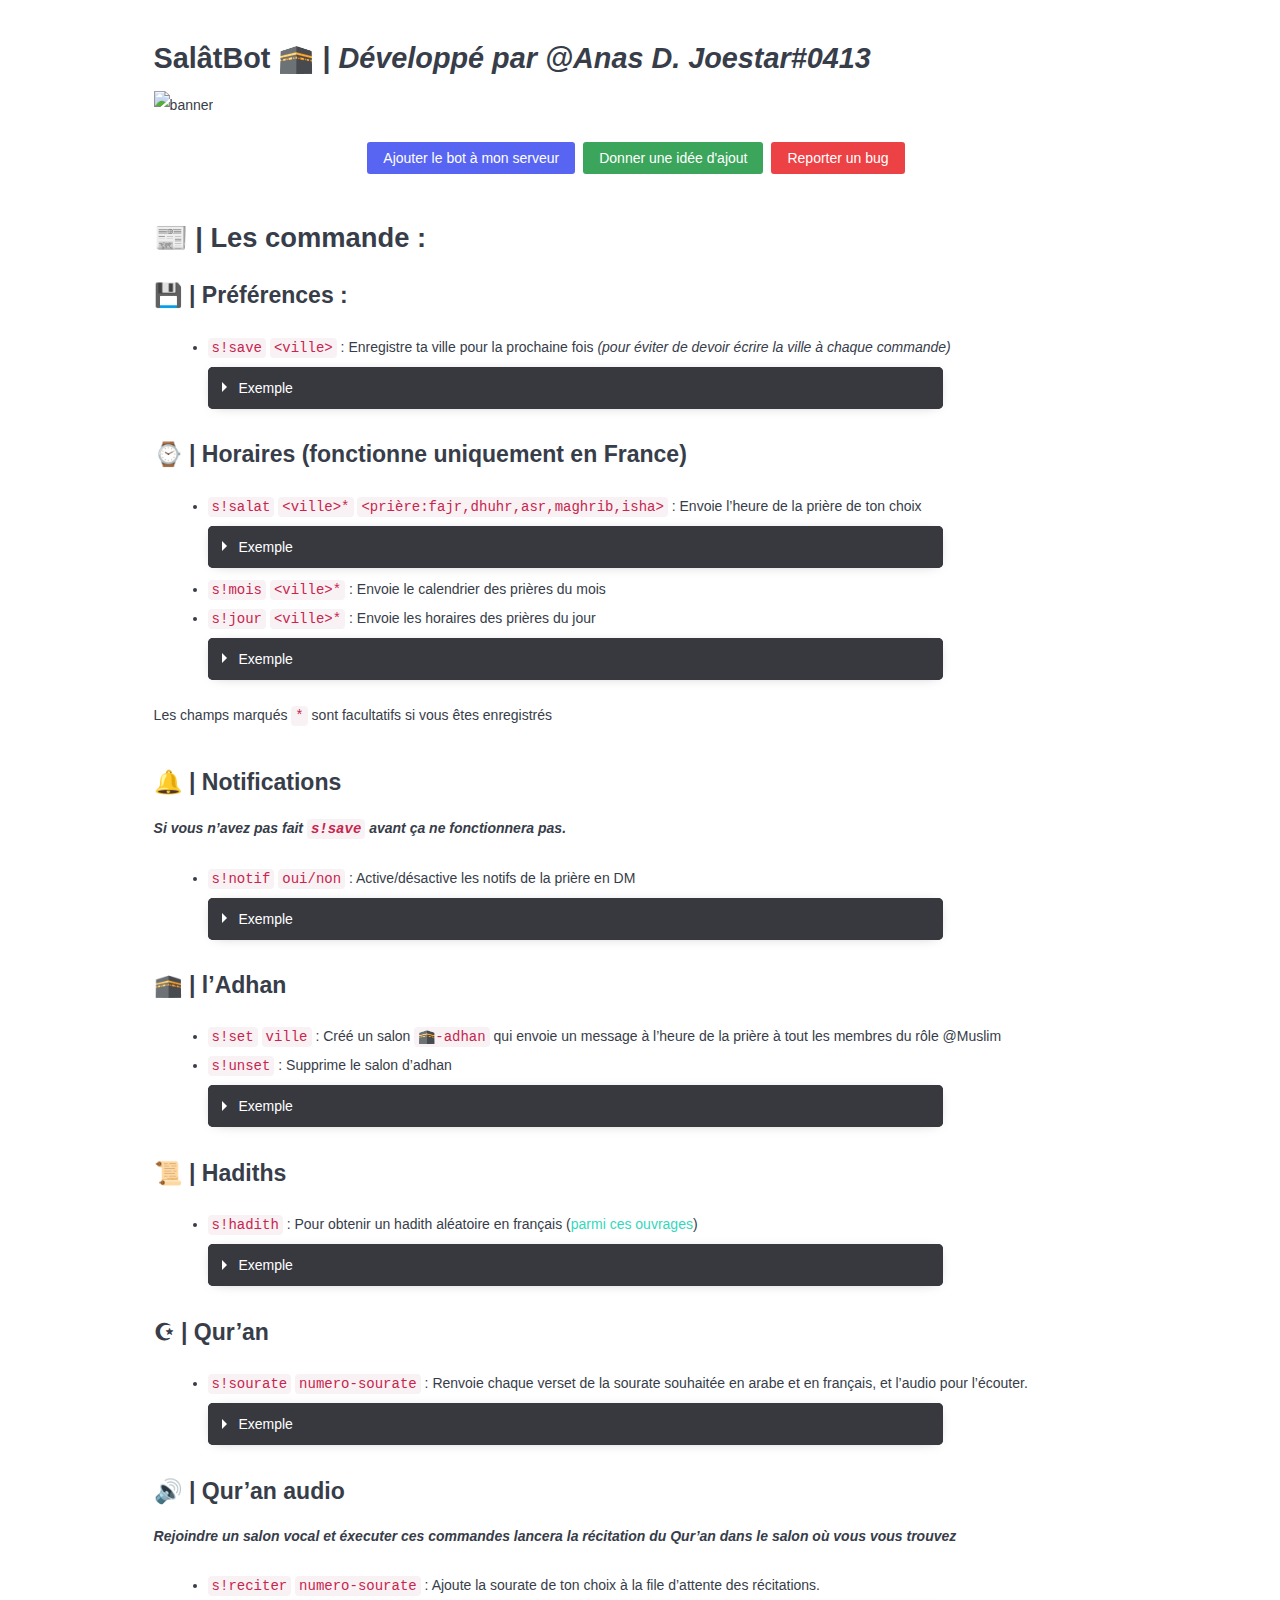
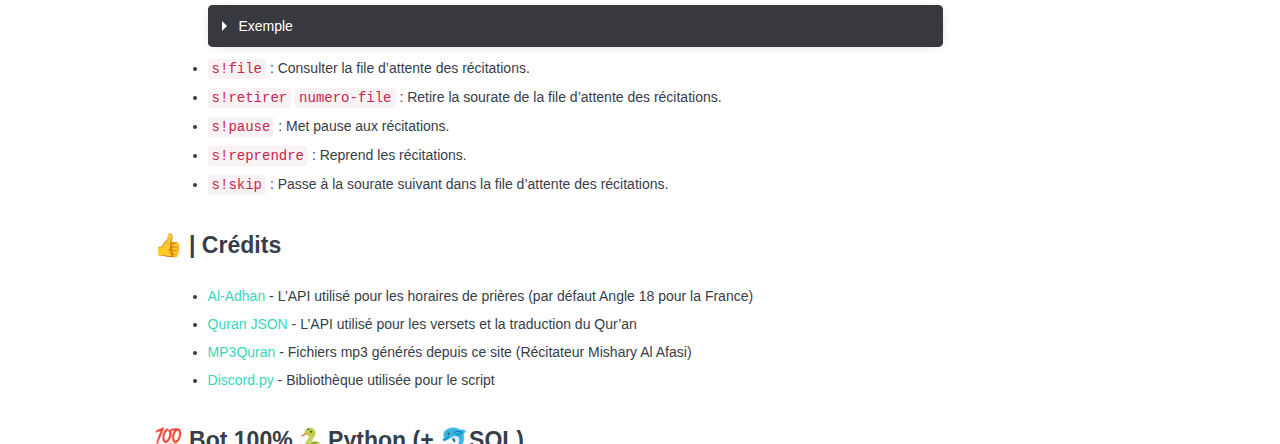
==== commit a71bb7f3: "." ====
--- a/index.html
+++ b/index.html
@@ -1,64 +1,109 @@
-<!DOCTYPE html><html><head><meta charset="utf-8"><title>🕋 | SalatBot</title><link rel="icon" type="image/x-icon" href="/img/favicon.ico"><style>@charset "UTF-8";@import 'https://cdnjs.cloudflare.com/ajax/libs/KaTeX/0.9.0-alpha2/katex.min.css';code{color:#c7254e;background-color:#f9f2f4;border-radius:4px}code,kbd{padding:2px 4px}kbd{color:#fff;background-color:#333;border-radius:3px;box-shadow:inset 0 -1px 0 rgba(0,0,0,.25)}kbd kbd{padding:0;font-size:100%;box-shadow:none}pre{display:block;margin:0 0 10px;word-break:break-all;word-wrap:break-word;color:#333;background-color:#f5f5f5;border:1px solid #ccc;border-radius:4px}pre code{padding:0;font-size:inherit;color:inherit;white-space:pre-wrap;background-color:transparent;border-radius:0}.pre-scrollable{max-height:340px;overflow-y:scroll}table{background-color:transparent}th{text-align:left}.table{width:100%;max-width:100%;margin-bottom:20px}.table>thead>tr>th{padding:8px;line-height:1.4285714;border-top:1px solid #ddd}.table>thead>tr>td,.table>tbody>tr>th,.table>tbody>tr>td,.table>tfoot>tr>th,.table>tfoot>tr>td{padding:8px;line-height:1.4285714;vertical-align:top;border-top:1px solid #ddd}.table>thead>tr>th{vertical-align:bottom;border-bottom:2px solid #ddd}.table>caption+thead>tr:first-child>th,.table>caption+thead>tr:first-child>td,.table>colgroup+thead>tr:first-child>th,.table>colgroup+thead>tr:first-child>td,.table>thead:first-child>tr:first-child>th,.table>thead:first-child>tr:first-child>td{border-top:0}.table>tbody+tbody{border-top:2px solid #ddd}.table .table{background-color:#fff}.table-condensed>thead>tr>th,.table-condensed>thead>tr>td,.table-condensed>tbody>tr>th,.table-condensed>tbody>tr>td,.table-condensed>tfoot>tr>th,.table-condensed>tfoot>tr>td{padding:5px}.table-bordered,.table-bordered>thead>tr>th,.table-bordered>thead>tr>td,.table-bordered>tbody>tr>th,.table-bordered>tbody>tr>td,.table-bordered>tfoot>tr>th,.table-bordered>tfoot>tr>td{border:1px solid #ddd}.table-bordered>thead>tr>th,.table-bordered>thead>tr>td{border-bottom-width:2px}.table-striped>tbody>tr:nth-child(odd)>td,.table-striped>tbody>tr:nth-child(odd)>th{background-color:#f9f9f9}.table-hover>tbody>tr:hover>td,.table-hover>tbody>tr:hover>th{background-color:#f5f5f5}table col[class*="col-"]{position:static;float:none;display:table-column}table td[class*="col-"],table th[class*="col-"]{position:static;float:none;display:table-cell}.table>thead>tr>td.active,.table>thead>tr>th.active,.table>thead>tr.active>td,.table>thead>tr.active>th,.table>tbody>tr>td.active,.table>tbody>tr>th.active,.table>tbody>tr.active>td,.table>tbody>tr.active>th,.table>tfoot>tr>td.active,.table>tfoot>tr>th.active,.table>tfoot>tr.active>td,.table>tfoot>tr.active>th{background-color:#f5f5f5}.table-hover>tbody>tr>td.active:hover,.table-hover>tbody>tr>th.active:hover,.table-hover>tbody>tr.active:hover>td,.table-hover>tbody>tr:hover>.active,.table-hover>tbody>tr.active:hover>th{background-color:#e8e8e8}.table>thead>tr>td.success,.table>thead>tr>th.success,.table>thead>tr.success>td,.table>thead>tr.success>th,.table>tbody>tr>td.success,.table>tbody>tr>th.success,.table>tbody>tr.success>td,.table>tbody>tr.success>th,.table>tfoot>tr>td.success,.table>tfoot>tr>th.success,.table>tfoot>tr.success>td,.table>tfoot>tr.success>th{background-color:#dff0d8}.table-hover>tbody>tr>td.success:hover,.table-hover>tbody>tr>th.success:hover,.table-hover>tbody>tr.success:hover>td,.table-hover>tbody>tr:hover>.success,.table-hover>tbody>tr.success:hover>th{background-color:#d0e9c6}.table>thead>tr>td.info,.table>thead>tr>th.info,.table>thead>tr.info>td,.table>thead>tr.info>th,.table>tbody>tr>td.info,.table>tbody>tr>th.info,.table>tbody>tr.info>td,.table>tbody>tr.info>th,.table>tfoot>tr>td.info,.table>tfoot>tr>th.info,.table>tfoot>tr.info>td,.table>tfoot>tr.info>th{background-color:#d9edf7}.table-hover>tbody>tr>td.info:hover,.table-hover>tbody>tr>th.info:hover,.table-hover>tbody>tr.info:hover>td,.table-hover>tbody>tr:hover>.info,.table-hover>tbody>tr.info:hover>th{background-color:#c4e3f3}.table>thead>tr>td.warning,.table>thead>tr>th.warning,.table>thead>tr.warning>td,.table>thead>tr.warning>th,.table>tbody>tr>td.warning,.table>tbody>tr>th.warning,.table>tbody>tr.warning>td,.table>tbody>tr.warning>th,.table>tfoot>tr>td.warning,.table>tfoot>tr>th.warning,.table>tfoot>tr.warning>td,.table>tfoot>tr.warning>th{background-color:#fcf8e3}.table-hover>tbody>tr>td.warning:hover,.table-hover>tbody>tr>th.warning:hover,.table-hover>tbody>tr.warning:hover>td,.table-hover>tbody>tr:hover>.warning,.table-hover>tbody>tr.warning:hover>th{background-color:#faf2cc}.table>thead>tr>td.danger,.table>thead>tr>th.danger,.table>thead>tr.danger>td,.table>thead>tr.danger>th,.table>tbody>tr>td.danger,.table>tbody>tr>th.danger,.table>tbody>tr.danger>td,.table>tbody>tr.danger>th,.table>tfoot>tr>td.danger,.table>tfoot>tr>th.danger,.table>tfoot>tr.danger>td,.table>tfoot>tr.danger>th{background-color:#f2dede}.table-hover>tbody>tr>td.danger:hover,.table-hover>tbody>tr>th.danger:hover,.table-hover>tbody>tr.danger:hover>td,.table-hover>tbody>tr:hover>.danger,.table-hover>tbody>tr.danger:hover>th{background-color:#ebcccc}fieldset{border:0;min-width:0}legend{display:block;width:100%;margin-bottom:20px;font-size:21px;line-height:inherit;color:#333;border-bottom:1px solid #e5e5e5}label{display:inline-block;max-width:100%;margin-bottom:5px;font-weight:700}input[type="radio"],input[type="checkbox"]{margin:4px 0 0;margin-top:1px \9;line-height:normal}input[type="file"]{display:block}input[type="range"]{display:block;width:100%}select[multiple],select[size]{height:auto}input[type="file"]:focus,input[type="radio"]:focus,input[type="checkbox"]:focus{outline:thin dotted;outline:5px auto -webkit-focus-ring-color;outline-offset:-2px}output{padding-top:7px}output,.form-control{display:block;font-size:14px;line-height:1.4285714;color:#555}.form-control{width:100%;height:34px;padding:6px 12px;background-color:#fff;background-image:none;border:1px solid #ccc;border-radius:4px;box-shadow:inset 0 1px 1px rgba(0,0,0,.075);transition:border-color ease-in-out .15s,box-shadow ease-in-out .15s}.form-control:focus{border-color:#66afe9;outline:0;box-shadow:inset 0 1px 1px rgba(0,0,0,.075),0 0 8px rgba(102,175,233,.6)}.form-control::-moz-placeholder{color:#777;opacity:1}.form-control:-ms-input-placeholder{color:#777}.form-control::-webkit-input-placeholder{color:#777}.form-control[disabled],.form-control[readonly],fieldset[disabled] .form-control{cursor:not-allowed;background-color:#eee;opacity:1}textarea.form-control{height:auto}input[type="date"],input[type="time"],input[type="datetime-local"],input[type="month"]{line-height:34px;line-height:1.4285714 \0}input[type="date"].input-sm,.form-horizontal .form-group-sm input.form-control[type="date"],.input-group-sm>input.form-control[type="date"],.input-group-sm>input.input-group-addon[type="date"],.input-group-sm>.input-group-btn>input.btn[type="date"],input[type="time"].input-sm,.form-horizontal .form-group-sm input.form-control[type="time"],.input-group-sm>input.form-control[type="time"],.input-group-sm>input.input-group-addon[type="time"],.input-group-sm>.input-group-btn>input.btn[type="time"],input[type="datetime-local"].input-sm,.form-horizontal .form-group-sm input.form-control[type="datetime-local"],.input-group-sm>input.form-control[type="datetime-local"],.input-group-sm>input.input-group-addon[type="datetime-local"],.input-group-sm>.input-group-btn>input.btn[type="datetime-local"],input[type="month"].input-sm,.form-horizontal .form-group-sm input.form-control[type="month"],.input-group-sm>input.form-control[type="month"],.input-group-sm>input.input-group-addon[type="month"],.input-group-sm>.input-group-btn>input.btn[type="month"]{line-height:30px}input[type="date"].input-lg,.form-horizontal .form-group-lg input.form-control[type="date"],.input-group-lg>input.form-control[type="date"],.input-group-lg>input.input-group-addon[type="date"],.input-group-lg>.input-group-btn>input.btn[type="date"],input[type="time"].input-lg,.form-horizontal .form-group-lg input.form-control[type="time"],.input-group-lg>input.form-control[type="time"],.input-group-lg>input.input-group-addon[type="time"],.input-group-lg>.input-group-btn>input.btn[type="time"],input[type="datetime-local"].input-lg,.form-horizontal .form-group-lg input.form-control[type="datetime-local"],.input-group-lg>input.form-control[type="datetime-local"],.input-group-lg>input.input-group-addon[type="datetime-local"],.input-group-lg>.input-group-btn>input.btn[type="datetime-local"],input[type="month"].input-lg,.form-horizontal .form-group-lg input.form-control[type="month"],.input-group-lg>input.form-control[type="month"],.input-group-lg>input.input-group-addon[type="month"],.input-group-lg>.input-group-btn>input.btn[type="month"]{line-height:46px}.form-group{margin-bottom:15px}.radio,.checkbox{position:relative;display:block;min-height:20px;margin-top:10px;margin-bottom:10px}.radio label,.checkbox label{padding-left:20px;margin-bottom:0;font-weight:400;cursor:pointer}.radio input[type="radio"],.radio-inline input[type="radio"],.checkbox input[type="checkbox"],.checkbox-inline input[type="checkbox"]{position:absolute;margin-left:-20px;margin-top:4px \9}.radio+.radio,.checkbox+.checkbox{margin-top:-5px}.radio-inline,.checkbox-inline{display:inline-block;padding-left:20px;margin-bottom:0;vertical-align:middle;font-weight:400;cursor:pointer}.radio-inline+.radio-inline,.checkbox-inline+.checkbox-inline{margin-top:0;margin-left:10px}input[type="radio"][disabled],input[type="radio"].disabled,fieldset[disabled] input[type="radio"],input[type="checkbox"][disabled],input[type="checkbox"].disabled,fieldset[disabled] input[type="checkbox"],.radio-inline.disabled,fieldset[disabled] .radio-inline,.checkbox-inline.disabled,fieldset[disabled] .checkbox-inline,.radio.disabled label,fieldset[disabled] .radio label,.checkbox.disabled label,fieldset[disabled] .checkbox label{cursor:not-allowed}.form-control-static{padding-top:7px;padding-bottom:7px;margin-bottom:0}.form-control-static.input-lg,.form-horizontal .form-group-lg .form-control-static.form-control,.input-group-lg>.form-control-static.form-control,.input-group-lg>.form-control-static.input-group-addon,.input-group-lg>.input-group-btn>.form-control-static.btn,.form-control-static.input-sm,.form-horizontal .form-group-sm .form-control-static.form-control,.input-group-sm>.form-control-static.form-control,.input-group-sm>.form-control-static.input-group-addon,.input-group-sm>.input-group-btn>.form-control-static.btn{padding-left:0;padding-right:0}.input-sm,.form-horizontal .form-group-sm .form-control,.input-group-sm>.form-control{height:30px;padding:5px 10px;font-size:12px;line-height:1.5;border-radius:3px}.input-group-sm>.input-group-addon{height:30px;line-height:1.5}.input-group-sm>.input-group-btn>.btn{height:30px;padding:5px 10px;font-size:12px;line-height:1.5;border-radius:3px}select.input-sm,.form-horizontal .form-group-sm select.form-control,.input-group-sm>select.form-control,.input-group-sm>select.input-group-addon,.input-group-sm>.input-group-btn>select.btn{height:30px;line-height:30px}textarea.input-sm,.form-horizontal .form-group-sm textarea.form-control,.input-group-sm>textarea.form-control,.input-group-sm>textarea.input-group-addon,.input-group-sm>.input-group-btn>textarea.btn,select[multiple].input-sm,.form-horizontal .form-group-sm select.form-control[multiple],.input-group-sm>select.form-control[multiple],.input-group-sm>select.input-group-addon[multiple],.input-group-sm>.input-group-btn>select.btn[multiple]{height:auto}.input-lg,.form-horizontal .form-group-lg .form-control,.input-group-lg>.form-control{height:46px;padding:10px 16px;font-size:18px;line-height:1.33;border-radius:6px}.input-group-lg>.input-group-addon{height:46px;line-height:1.33}.input-group-lg>.input-group-btn>.btn{height:46px;padding:10px 16px;font-size:18px;line-height:1.33;border-radius:6px}select.input-lg,.form-horizontal .form-group-lg select.form-control,.input-group-lg>select.form-control,.input-group-lg>select.input-group-addon,.input-group-lg>.input-group-btn>select.btn{height:46px;line-height:46px}textarea.input-lg,.form-horizontal .form-group-lg textarea.form-control,.input-group-lg>textarea.form-control,.input-group-lg>textarea.input-group-addon,.input-group-lg>.input-group-btn>textarea.btn,select[multiple].input-lg,.form-horizontal .form-group-lg select.form-control[multiple],.input-group-lg>select.form-control[multiple],.input-group-lg>select.input-group-addon[multiple],.input-group-lg>.input-group-btn>select.btn[multiple]{height:auto}.has-feedback{position:relative}.has-feedback .form-control{padding-right:42.5px}.form-control-feedback{position:absolute;top:25px;right:0;z-index:2;display:block;width:34px;height:34px;line-height:34px;text-align:center}.input-lg+.form-control-feedback,.form-horizontal .form-group-lg .form-control+.form-control-feedback,.input-group-lg>.form-control+.form-control-feedback,.input-group-lg>.input-group-addon+.form-control-feedback,.input-group-lg>.input-group-btn>.btn+.form-control-feedback{width:46px;height:46px;line-height:46px}.input-sm+.form-control-feedback,.form-horizontal .form-group-sm .form-control+.form-control-feedback,.input-group-sm>.form-control+.form-control-feedback,.input-group-sm>.input-group-addon+.form-control-feedback,.input-group-sm>.input-group-btn>.btn+.form-control-feedback{width:30px;height:30px;line-height:30px}.has-success .help-block,.has-success .control-label,.has-success .radio,.has-success .checkbox,.has-success .radio-inline,.has-success .checkbox-inline{color:#3c763d}.has-success .form-control{border-color:#3c763d;box-shadow:inset 0 1px 1px rgba(0,0,0,.075)}.has-success .form-control:focus{border-color:#2b542c;box-shadow:inset 0 1px 1px rgba(0,0,0,.075),0 0 6px #67b168}.has-success .input-group-addon{color:#3c763d;border-color:#3c763d;background-color:#dff0d8}.has-success .form-control-feedback{color:#3c763d}.has-warning .help-block,.has-warning .control-label,.has-warning .radio,.has-warning .checkbox,.has-warning .radio-inline,.has-warning .checkbox-inline{color:#8a6d3b}.has-warning .form-control{border-color:#8a6d3b;box-shadow:inset 0 1px 1px rgba(0,0,0,.075)}.has-warning .form-control:focus{border-color:#66512c;box-shadow:inset 0 1px 1px rgba(0,0,0,.075),0 0 6px #c0a16b}.has-warning .input-group-addon{color:#8a6d3b;border-color:#8a6d3b;background-color:#fcf8e3}.has-warning .form-control-feedback{color:#8a6d3b}.has-error .help-block,.has-error .control-label,.has-error .radio,.has-error .checkbox,.has-error .radio-inline,.has-error .checkbox-inline{color:#a94442}.has-error .form-control{border-color:#a94442;box-shadow:inset 0 1px 1px rgba(0,0,0,.075)}.has-error .form-control:focus{border-color:#843534;box-shadow:inset 0 1px 1px rgba(0,0,0,.075),0 0 6px #ce8483}.has-error .input-group-addon{color:#a94442;border-color:#a94442;background-color:#f2dede}.has-error .form-control-feedback{color:#a94442}.has-feedback label.sr-only~.form-control-feedback{top:0}.help-block{display:block;margin-top:5px;margin-bottom:10px;color:#737373}.form-horizontal .radio,.form-horizontal .checkbox,.form-horizontal .radio-inline,.form-horizontal .checkbox-inline{margin-top:0;margin-bottom:0;padding-top:7px}.form-horizontal .radio,.form-horizontal .checkbox{min-height:27px}.form-horizontal .form-group{margin-left:-15px;margin-right:-15px}.form-horizontal .form-group:before{content:" ";display:table}.form-horizontal .form-group:after{content:" ";display:table;clear:both}.form-horizontal .has-feedback .form-control-feedback{top:0;right:15px}.btn{display:inline-block;vertical-align:middle;cursor:pointer;background-image:none;border:1px solid transparent;white-space:nowrap;-webkit-user-select:none;-moz-user-select:none;-ms-user-select:none;user-select:none}.btn:focus,.btn:active:focus,.btn.active:focus{outline:thin dotted;outline:5px auto -webkit-focus-ring-color;outline-offset:-2px}.btn:hover,.btn:focus{color:#333;text-decoration:none}.btn:active,.btn.active{outline:0;background-image:none;box-shadow:inset 0 3px 5px rgba(0,0,0,.125)}.btn.disabled,.btn[disabled],fieldset[disabled] .btn{cursor:not-allowed;pointer-events:none;opacity:.65;filter:alpha(opacity=65);box-shadow:none}.btn-default{color:#333;background-color:#fff;border-color:#ccc}.btn-default:hover,.btn-default:focus,.btn-default:active,.btn-default.active,.open>.btn-default.dropdown-toggle{color:#333;background-color:#e6e6e6;border-color:#adadad}.btn-default:active,.btn-default.active,.open>.btn-default.dropdown-toggle{background-image:none}.btn-default.disabled,.btn-default.disabled:hover,.btn-default.disabled:focus,.btn-default.disabled:active,.btn-default.disabled.active,.btn-default[disabled],.btn-default[disabled]:hover,.btn-default[disabled]:focus,.btn-default[disabled]:active,.btn-default[disabled].active,fieldset[disabled] .btn-default,fieldset[disabled] .btn-default:hover,fieldset[disabled] .btn-default:focus,fieldset[disabled] .btn-default:active,fieldset[disabled] .btn-default.active{background-color:#fff;border-color:#ccc}.btn-default .badge{color:#fff;background-color:#333}.btn-primary{color:#fff;background-color:#428bca;border-color:#357ebd}.btn-primary:hover,.btn-primary:focus,.btn-primary:active,.btn-primary.active,.open>.btn-primary.dropdown-toggle{color:#fff;background-color:#3071a9;border-color:#285e8e}.btn-primary:active,.btn-primary.active,.open>.btn-primary.dropdown-toggle{background-image:none}.btn-primary.disabled,.btn-primary.disabled:hover,.btn-primary.disabled:focus,.btn-primary.disabled:active,.btn-primary.disabled.active,.btn-primary[disabled],.btn-primary[disabled]:hover,.btn-primary[disabled]:focus,.btn-primary[disabled]:active,.btn-primary[disabled].active,fieldset[disabled] .btn-primary,fieldset[disabled] .btn-primary:hover,fieldset[disabled] .btn-primary:focus,fieldset[disabled] .btn-primary:active,fieldset[disabled] .btn-primary.active{background-color:#428bca;border-color:#357ebd}.btn-primary .badge{color:#428bca;background-color:#fff}.btn-success{color:#fff;background-color:#5cb85c;border-color:#4cae4c}.btn-success:hover,.btn-success:focus,.btn-success:active,.btn-success.active,.open>.btn-success.dropdown-toggle{color:#fff;background-color:#449d44;border-color:#398439}.btn-success:active,.btn-success.active,.open>.btn-success.dropdown-toggle{background-image:none}.btn-success.disabled,.btn-success.disabled:hover,.btn-success.disabled:focus,.btn-success.disabled:active,.btn-success.disabled.active,.btn-success[disabled],.btn-success[disabled]:hover,.btn-success[disabled]:focus,.btn-success[disabled]:active,.btn-success[disabled].active,fieldset[disabled] .btn-success,fieldset[disabled] .btn-success:hover,fieldset[disabled] .btn-success:focus,fieldset[disabled] .btn-success:active,fieldset[disabled] .btn-success.active{background-color:#5cb85c;border-color:#4cae4c}.btn-success .badge{color:#5cb85c;background-color:#fff}.btn-info{color:#fff;background-color:#5bc0de;border-color:#46b8da}.btn-info:hover,.btn-info:focus,.btn-info:active,.btn-info.active,.open>.btn-info.dropdown-toggle{color:#fff;background-color:#31b0d5;border-color:#269abc}.btn-info:active,.btn-info.active,.open>.btn-info.dropdown-toggle{background-image:none}.btn-info.disabled,.btn-info.disabled:hover,.btn-info.disabled:focus,.btn-info.disabled:active,.btn-info.disabled.active,.btn-info[disabled],.btn-info[disabled]:hover,.btn-info[disabled]:focus,.btn-info[disabled]:active,.btn-info[disabled].active,fieldset[disabled] .btn-info,fieldset[disabled] .btn-info:hover,fieldset[disabled] .btn-info:focus,fieldset[disabled] .btn-info:active,fieldset[disabled] .btn-info.active{background-color:#5bc0de;border-color:#46b8da}.btn-info .badge{color:#5bc0de;background-color:#fff}.btn-warning{color:#fff;background-color:#f0ad4e;border-color:#eea236}.btn-warning:hover,.btn-warning:focus,.btn-warning:active,.btn-warning.active,.open>.btn-warning.dropdown-toggle{color:#fff;background-color:#ec971f;border-color:#d58512}.btn-warning:active,.btn-warning.active,.open>.btn-warning.dropdown-toggle{background-image:none}.btn-warning.disabled,.btn-warning.disabled:hover,.btn-warning.disabled:focus,.btn-warning.disabled:active,.btn-warning.disabled.active,.btn-warning[disabled],.btn-warning[disabled]:hover,.btn-warning[disabled]:focus,.btn-warning[disabled]:active,.btn-warning[disabled].active,fieldset[disabled] .btn-warning,fieldset[disabled] .btn-warning:hover,fieldset[disabled] .btn-warning:focus,fieldset[disabled] .btn-warning:active,fieldset[disabled] .btn-warning.active{background-color:#f0ad4e;border-color:#eea236}.btn-warning .badge{color:#f0ad4e;background-color:#fff}.btn-danger{color:#fff;background-color:#d9534f;border-color:#d43f3a}.btn-danger:hover,.btn-danger:focus,.btn-danger:active,.btn-danger.active,.open>.btn-danger.dropdown-toggle{color:#fff;background-color:#c9302c;border-color:#ac2925}.btn-danger:active,.btn-danger.active,.open>.btn-danger.dropdown-toggle{background-image:none}.btn-danger.disabled,.btn-danger.disabled:hover,.btn-danger.disabled:focus,.btn-danger.disabled:active,.btn-danger.disabled.active,.btn-danger[disabled],.btn-danger[disabled]:hover,.btn-danger[disabled]:focus,.btn-danger[disabled]:active,.btn-danger[disabled].active,fieldset[disabled] .btn-danger,fieldset[disabled] .btn-danger:hover,fieldset[disabled] .btn-danger:focus,fieldset[disabled] .btn-danger:active,fieldset[disabled] .btn-danger.active{background-color:#d9534f;border-color:#d43f3a}.btn-danger .badge{color:#d9534f;background-color:#fff}.btn-link{color:#428bca;font-weight:400;cursor:pointer;border-radius:0}.btn-link,.btn-link:active,.btn-link[disabled],fieldset[disabled] .btn-link{background-color:transparent;box-shadow:none}.btn-link,.btn-link:hover,.btn-link:focus,.btn-link:active{border-color:transparent}.btn-link:hover,.btn-link:focus{color:#2a6496;text-decoration:underline;background-color:transparent}.btn-link[disabled]:hover,.btn-link[disabled]:focus,fieldset[disabled] .btn-link:hover,fieldset[disabled] .btn-link:focus{color:#777;text-decoration:none}.btn-lg{padding:10px 16px;font-size:18px;line-height:1.33;border-radius:6px}.btn-sm{padding:5px 10px}.btn-sm,.btn-xs{font-size:12px;line-height:1.5;border-radius:3px}.btn-xs{padding:1px 5px}.btn-block{display:block;width:100%}.btn-block+.btn-block{margin-top:5px}input[type="submit"].btn-block,input[type="reset"].btn-block,input[type="button"].btn-block{width:100%}.fade{opacity:0;transition:opacity .15s linear}.fade.in{opacity:1}.collapse{display:none}.collapse.in{display:block}tr.collapse.in{display:table-row}tbody.collapse.in{display:table-row-group}.collapsing{position:relative;height:0;overflow:hidden;transition:height .35s ease}.input-group{position:relative;display:table;border-collapse:separate}.input-group[class*="col-"]{float:none;padding-left:0;padding-right:0}.input-group .form-control{position:relative;z-index:2;float:left;width:100%;margin-bottom:0}.input-group-addon,.input-group-btn,.input-group .form-control{display:table-cell}.input-group-addon:not(:first-child):not(:last-child),.input-group-btn:not(:first-child):not(:last-child),.input-group .form-control:not(:first-child):not(:last-child){border-radius:0}.input-group-addon{white-space:nowrap}.input-group-addon,.input-group-btn{width:1%;vertical-align:middle}.input-group-addon{padding:6px 12px;font-size:14px;font-weight:400;line-height:1;color:#555;text-align:center;background-color:#eee;border:1px solid #ccc;border-radius:4px}.input-group-addon.input-sm,.form-horizontal .form-group-sm .input-group-addon.form-control,.input-group-sm>.input-group-addon,.input-group-sm>.input-group-btn>.input-group-addon.btn{padding:5px 10px;font-size:12px;border-radius:3px}.input-group-addon.input-lg,.form-horizontal .form-group-lg .input-group-addon.form-control,.input-group-lg>.input-group-addon,.input-group-lg>.input-group-btn>.input-group-addon.btn{padding:10px 16px;font-size:18px;border-radius:6px}.input-group-addon input[type="radio"],.input-group-addon input[type="checkbox"]{margin-top:0}.input-group .form-control:first-child,.input-group-addon:first-child,.input-group-btn:first-child>.btn,.input-group-btn:first-child>.btn-group>.btn,.input-group-btn:first-child>.dropdown-toggle,.input-group-btn:last-child>.btn:not(:last-child):not(.dropdown-toggle),.input-group-btn:last-child>.btn-group:not(:last-child)>.btn{border-bottom-right-radius:0;border-top-right-radius:0}.input-group-addon:first-child{border-right:0}.input-group .form-control:last-child,.input-group-addon:last-child,.input-group-btn:last-child>.btn,.input-group-btn:last-child>.btn-group>.btn,.input-group-btn:last-child>.dropdown-toggle,.input-group-btn:first-child>.btn:not(:first-child),.input-group-btn:first-child>.btn-group:not(:first-child)>.btn{border-bottom-left-radius:0;border-top-left-radius:0}.input-group-addon:last-child{border-left:0}.input-group-btn{font-size:0;white-space:nowrap}.input-group-btn,.input-group-btn>.btn{position:relative}.input-group-btn>.btn+.btn{margin-left:-1px}.input-group-btn>.btn:hover,.input-group-btn>.btn:focus,.input-group-btn>.btn:active{z-index:2}.input-group-btn:first-child>.btn,.input-group-btn:first-child>.btn-group{margin-right:-1px}.input-group-btn:last-child>.btn,.input-group-btn:last-child>.btn-group{margin-left:-1px}.pagination{display:inline-block;padding-left:0;margin:20px 0;border-radius:4px}.pagination>li{display:inline}.pagination>li>a,.pagination>li>span{position:relative;float:left;padding:6px 12px;line-height:1.4285714;text-decoration:none;color:#428bca;background-color:#fff;border:1px solid #ddd;margin-left:-1px}.pagination>li:first-child>a,.pagination>li:first-child>span{margin-left:0;border-bottom-left-radius:4px;border-top-left-radius:4px}.pagination>li:last-child>a,.pagination>li:last-child>span{border-bottom-right-radius:4px;border-top-right-radius:4px}.pagination>li>a:hover,.pagination>li>a:focus,.pagination>li>span:hover,.pagination>li>span:focus{color:#2a6496;background-color:#eee;border-color:#ddd}.pagination>.active>a,.pagination>.active>a:hover,.pagination>.active>a:focus,.pagination>.active>span,.pagination>.active>span:hover,.pagination>.active>span:focus{z-index:2;color:#fff;background-color:#428bca;border-color:#428bca;cursor:default}.pagination>.disabled>span,.pagination>.disabled>span:hover,.pagination>.disabled>span:focus,.pagination>.disabled>a,.pagination>.disabled>a:hover,.pagination>.disabled>a:focus{color:#777;background-color:#fff;border-color:#ddd;cursor:not-allowed}.pagination-lg>li>a,.pagination-lg>li>span{padding:10px 16px;font-size:18px}.pagination-lg>li:first-child>a,.pagination-lg>li:first-child>span{border-bottom-left-radius:6px;border-top-left-radius:6px}.pagination-lg>li:last-child>a,.pagination-lg>li:last-child>span{border-bottom-right-radius:6px;border-top-right-radius:6px}.pagination-sm>li>a,.pagination-sm>li>span{padding:5px 10px;font-size:12px}.pagination-sm>li:first-child>a,.pagination-sm>li:first-child>span{border-bottom-left-radius:3px;border-top-left-radius:3px}.pagination-sm>li:last-child>a,.pagination-sm>li:last-child>span{border-bottom-right-radius:3px;border-top-right-radius:3px}.close{float:right;font-size:21px;font-weight:700;line-height:1;color:#000;text-shadow:0 1px 0 #fff;opacity:.2;filter:alpha(opacity=20)}.close:hover,.close:focus{color:#000;text-decoration:none;cursor:pointer;opacity:.5;filter:alpha(opacity=50)}button.close{padding:0;cursor:pointer;background:0 0;border:0;-webkit-appearance:none}.modal-open,.modal{overflow:hidden}.modal{display:none;position:fixed;top:0;right:0;bottom:0;left:0;z-index:1050;-webkit-overflow-scrolling:touch;outline:0}.modal.fade .modal-dialog{transform:translate3d(0,-25%,0);transition:transform .3s ease-out}.modal.in .modal-dialog{transform:translate3d(0,0,0)}.modal-open .modal{overflow-x:hidden;overflow-y:auto}.modal-dialog{position:relative;width:auto;margin:10px}.modal-content{position:relative;background-color:#fff;border:1px solid #999;border:1px solid rgba(0,0,0,.2);border-radius:6px;box-shadow:0 3px 9px rgba(0,0,0,.5);background-clip:padding-box;outline:0}.modal-backdrop{position:fixed;top:0;right:0;bottom:0;left:0;z-index:1040;background-color:#000}.modal-backdrop.fade{opacity:0;filter:alpha(opacity=0)}.modal-backdrop.in{opacity:.5;filter:alpha(opacity=50)}.modal-header{padding:15px;border-bottom:1px solid #e5e5e5;min-height:16.4285714px}.modal-header .close{margin-top:-2px}.modal-title{margin:0;line-height:1.4285714}.modal-body{position:relative;padding:15px}.modal-footer{padding:15px;text-align:right;border-top:1px solid #e5e5e5}.modal-footer:before,.modal-footer:after{content:" ";display:table}.modal-footer:after{clear:both}.modal-footer .btn+.btn{margin-left:5px;margin-bottom:0}.modal-footer .btn-group .btn+.btn{margin-left:-1px}.modal-footer .btn-block+.btn-block{margin-left:0}.modal-scrollbar-measure{position:absolute;top:-9999px;width:50px;height:50px;overflow:scroll}.clearfix:before,.clearfix:after{content:" ";display:table}.clearfix:after{clear:both}.center-block{display:block;margin-left:auto;margin-right:auto}.pull-right{float:right!important}.pull-left{float:left!important}.hide{display:none!important}.show{display:block!important}.invisible{visibility:hidden}.text-hide{font:0/0 a;color:transparent;text-shadow:none;background-color:transparent;border:0}.hidden{display:none!important;visibility:hidden!important}.affix{position:fixed;transform:translate3d(0,0,0)}.hljs{display:block;overflow-x:auto;padding:.5em;background:#002b36;color:#839496;-webkit-text-size-adjust:none}.hljs-comment,.hljs-template_comment,.diff .hljs-header,.hljs-doctype,.hljs-pi,.lisp .hljs-string,.hljs-javadoc{color:#586e75}.hljs-keyword,.hljs-winutils,.method,.hljs-addition,.css .hljs-tag,.hljs-request,.hljs-status,.nginx .hljs-title{color:#859900}.hljs-number,.hljs-command,.hljs-string,.hljs-tag .hljs-value,.hljs-rules .hljs-value,.hljs-phpdoc,.hljs-dartdoc,.tex .hljs-formula,.hljs-regexp,.hljs-hexcolor,.hljs-link_url{color:#2aa198}.hljs-title,.hljs-localvars,.hljs-chunk,.hljs-decorator,.hljs-built_in,.hljs-identifier,.vhdl .hljs-literal,.hljs-id,.css .hljs-function{color:#268bd2}.hljs-attribute,.hljs-variable,.lisp .hljs-body,.smalltalk .hljs-number,.hljs-constant,.hljs-class .hljs-title,.hljs-parent,.hljs-type,.hljs-link_reference{color:#b58900}.hljs-preprocessor,.hljs-preprocessor .hljs-keyword,.hljs-pragma,.hljs-shebang,.hljs-symbol,.hljs-symbol .hljs-string,.diff .hljs-change,.hljs-special,.hljs-attr_selector,.hljs-subst,.hljs-cdata,.css .hljs-pseudo,.hljs-header{color:#cb4b16}.hljs-deletion,.hljs-important{color:#dc322f}.hljs-link_label{color:#6c71c4}.tex .hljs-formula{background:#073642}*,*:before,*:after{box-sizing:border-box}html{-ms-text-size-adjust:100%;-webkit-text-size-adjust:100%}article,aside,details,figcaption,figure,footer,header,hgroup,main,nav,section,summary{display:block}audio,canvas,progress,video{display:inline-block;vertical-align:baseline}audio:not([controls]){display:none;height:0}[hidden],template{display:none}a{background:0 0}a:active,a:hover{outline:0}abbr[title]{border-bottom:1px dotted}b,strong{font-weight:700}dfn{font-style:italic}h1{margin:.67em 0}mark{background:#ff0;color:#000}small{font-size:80%}sub,sup{font-size:75%;line-height:0;position:relative;vertical-align:baseline}sup{top:-.5em}sub{bottom:-.25em}images{border:0}svg:not(:root){overflow:hidden}figure{margin:1em 40px}hr{box-sizing:content-box;height:0}pre{overflow:auto}code,kbd{font-size:1em}code,kbd,pre,samp{font-family:monospace,monospace}samp{font-size:1em}button,input,optgroup,select,textarea{color:inherit;font:inherit;margin:0}button{overflow:visible}button,select{text-transform:none}button,html input[type="button"],input[type="reset"],input[type="submit"]{-webkit-appearance:button;cursor:pointer}button[disabled],html input[disabled]{cursor:default}button::-moz-focus-inner,input::-moz-focus-inner{border:0;padding:0}input{line-height:normal}input[type="checkbox"],input[type="radio"]{box-sizing:border-box;padding:0;margin-right:5px}input[type="number"]::-webkit-inner-spin-button,input[type="number"]::-webkit-outer-spin-button{height:auto}input[type="search"]{-webkit-appearance:textfield;box-sizing:content-box}input[type="search"]::-webkit-search-cancel-button,input[type="search"]::-webkit-search-decoration{-webkit-appearance:none}fieldset{border:1px solid silver;margin:0 2px;padding:.35em .625em .75em}legend{border:0;padding:0}textarea{overflow:auto}optgroup{font-weight:700}table{border-collapse:collapse;border-spacing:0}.debug{background-color:#ffc0cb!important}.ellipsis{overflow:hidden;text-overflow:ellipsis;white-space:nowrap}.ir{background-color:transparent;border:0;overflow:hidden}.ir::before{content:'';display:block;height:150%;width:0}html{font-size:.875em;background:#fff;color:#373D49}html,body{font-family:Arial;height:100%}body{font-size:1rem;font-weight:400;line-height:2rem}ul,ol{margin-bottom:.83999rem;padding-top:.16001rem}li{font-feature-settings:'kern' 1,'onum' 1,'liga' 1;margin-left:1rem}li>ul,li>ol{margin-bottom:0}p{padding-top:.66001rem;font-feature-settings:'kern' 1,'onum' 1,'liga' 1;margin-top:0}p,pre{margin-bottom:1.33999rem}pre{font-size:1rem;padding:.66001rem 9.5px 9.5px;line-height:2rem;background:linear-gradient(to bottom,#fff 0,#fff .75rem,#f5f7fa .75rem,#f5f7fa 2.75rem,#fff 2.75rem,#fff 4rem);background-size:100% 4rem;border-color:#D3DAEA}blockquote{margin:0}blockquote p{font-size:1rem;margin-bottom:.33999rem;font-style:italic;padding:.66001rem 1rem 1rem;border-left:3px solid #A0AABF}th,td{padding:12px}h1,h2,h3,h4,h5,h6{font-family:"Source Sans Pro","Helvetica Neue",Helvetica,Arial,sans-serif;font-feature-settings:'dlig' 1,'liga' 1,'lnum' 1,'kern' 1;font-style:normal;font-weight:600;margin-top:0}h1{line-height:3rem;font-size:2.0571429rem;margin-bottom:.21999rem;padding-top:.78001rem}h2{font-size:1.953125rem;margin-bottom:.1835837rem;padding-top:.8164163rem}h2,h3{line-height:3rem}h3{font-size:1.6457143rem;margin-bottom:.07599rem;padding-top:.92401rem}h4{font-size:1.5625rem;margin-bottom:.546865rem;padding-top:.453135rem}h5{font-size:1.25rem;margin-bottom:-.56251rem;padding-top:.56251rem}h6{font-size:1rem;margin-bottom:-.65001rem;padding-top:.65001rem}a{cursor:pointer;color:#35D7BB;text-decoration:none}a:hover,a:focus{border-bottom-color:#35D7BB;color:#dff9f4}img{height:auto;max-width:100%}dt{font-style:italic;font-weight:600}.g{display:block}.g:after{clear:both;content:'';display:table}.g-b{float:left;margin:0;width:100%}.g{margin-left:-16px;margin-right:-16px}.g-b{padding-left:16px;padding-right:16px}.g-b--center{display:block;float:none;margin:0 auto}.g-b--right{float:right}.g-b--1of1{width:100%}.g-b--1of2,.g-b--2of4,.g-b--3of6,.g-b--4of8,.g-b--5of10,.g-b--6of12{width:50%}.g-b--1of3,.g-b--2of6,.g-b--4of12{width:33.333%}.g-b--2of3,.g-b--4of6,.g-b--8of12{width:66.666%}.g-b--1of4,.g-b--2of8,.g-b--3of12{width:25%}.g-b--3of4,.g-b--6of8,.g-b--9of12{width:75%}.g-b--1of5,.g-b--2of10{width:20%}.g-b--2of5,.g-b--4of10{width:40%}.g-b--3of5,.g-b--6of10{width:60%}.g-b--4of5,.g-b--8of10{width:80%}.g-b--1of6,.g-b--2of12{width:16.666%}.g-b--5of6,.g-b--10of12{width:83.333%}.g-b--1of8{width:12.5%}.g-b--3of8{width:37.5%}.g-b--5of8{width:62.5%}.g-b--7of8{width:87.5%}.g-b--1of10{width:10%}.g-b--3of10{width:30%}.g-b--7of10{width:70%}.g-b--9of10{width:90%}.g-b--1of12{width:8.333%}.g-b--5of12{width:41.666%}.g-b--7of12{width:58.333%}.g-b--11of12{width:91.666%}.g-b--push--1of1{margin-left:100%}.g-b--push--1of2,.g-b--push--2of4,.g-b--push--3of6,.g-b--push--4of8,.g-b--push--5of10,.g-b--push--6of12{margin-left:50%}.g-b--push--1of3,.g-b--push--2of6,.g-b--push--4of12{margin-left:33.333%}.g-b--push--2of3,.g-b--push--4of6,.g-b--push--8of12{margin-left:66.666%}.g-b--push--1of4,.g-b--push--2of8,.g-b--push--3of12{margin-left:25%}.g-b--push--3of4,.g-b--push--6of8,.g-b--push--9of12{margin-left:75%}.g-b--push--1of5,.g-b--push--2of10{margin-left:20%}.g-b--push--2of5,.g-b--push--4of10{margin-left:40%}.g-b--push--3of5,.g-b--push--6of10{margin-left:60%}.g-b--push--4of5,.g-b--push--8of10{margin-left:80%}.g-b--push--1of6,.g-b--push--2of12{margin-left:16.666%}.g-b--push--5of6,.g-b--push--10of12{margin-left:83.333%}.g-b--push--1of8{margin-left:12.5%}.g-b--push--3of8{margin-left:37.5%}.g-b--push--5of8{margin-left:62.5%}.g-b--push--7of8{margin-left:87.5%}.g-b--push--1of10{margin-left:10%}.g-b--push--3of10{margin-left:30%}.g-b--push--7of10{margin-left:70%}.g-b--push--9of10{margin-left:90%}.g-b--push--1of12{margin-left:8.333%}.g-b--push--5of12{margin-left:41.666%}.g-b--push--7of12{margin-left:58.333%}.g-b--push--11of12{margin-left:91.666%}.g-b--pull--1of1{margin-right:100%}.g-b--pull--1of2,.g-b--pull--2of4,.g-b--pull--3of6,.g-b--pull--4of8,.g-b--pull--5of10,.g-b--pull--6of12{margin-right:50%}.g-b--pull--1of3,.g-b--pull--2of6,.g-b--pull--4of12{margin-right:33.333%}.g-b--pull--2of3,.g-b--pull--4of6,.g-b--pull--8of12{margin-right:66.666%}.g-b--pull--1of4,.g-b--pull--2of8,.g-b--pull--3of12{margin-right:25%}.g-b--pull--3of4,.g-b--pull--6of8,.g-b--pull--9of12{margin-right:75%}.g-b--pull--1of5,.g-b--pull--2of10{margin-right:20%}.g-b--pull--2of5,.g-b--pull--4of10{margin-right:40%}.g-b--pull--3of5,.g-b--pull--6of10{margin-right:60%}.g-b--pull--4of5,.g-b--pull--8of10{margin-right:80%}.g-b--pull--1of6,.g-b--pull--2of12{margin-right:16.666%}.g-b--pull--5of6,.g-b--pull--10of12{margin-right:83.333%}.g-b--pull--1of8{margin-right:12.5%}.g-b--pull--3of8{margin-right:37.5%}.g-b--pull--5of8{margin-right:62.5%}.g-b--pull--7of8{margin-right:87.5%}.g-b--pull--1of10{margin-right:10%}.g-b--pull--3of10{margin-right:30%}.g-b--pull--7of10{margin-right:70%}.g-b--pull--9of10{margin-right:90%}.g-b--pull--1of12{margin-right:8.333%}.g-b--pull--5of12{margin-right:41.666%}.g-b--pull--7of12{margin-right:58.333%}.g-b--pull--11of12{margin-right:91.666%}.splashscreen{position:fixed;top:0;left:0;width:100%;height:100%;background-color:#373D49;z-index:22}.splashscreen-dillinger{width:260px;height:auto;display:block;margin:0 auto;padding-bottom:3rem}.splashscreen p{font-size:1.25rem;padding-top:.56251rem;font-family:"Source Sans Pro","Helvetica Neue",Helvetica,Arial,sans-serif;font-weight:400;text-align:center;max-width:500px;margin:0 auto;color:#FFF}.sp-center{position:relative;transform:translateY(-50%);top:50%}.open-menu>.wrapper{overflow-x:hidden}.page{margin:0 auto;position:relative;top:0;left:0;width:100%;height:100%;z-index:2;transition:all .25s ease-in-out;background-color:#fff;padding-top:51px;will-change:left}.open-menu .page{left:270px}.title{line-height:1rem;font-size:.8rem;margin-bottom:.77999rem;padding-top:.22001rem;font-weight:500;color:#A0AABF;letter-spacing:1px;text-transform:uppercase;padding-left:16px;padding-right:16px;margin-top:1rem}.split-preview .title{padding-left:0}.title-document{line-height:1rem;font-size:1.25rem;margin-bottom:.89999rem;padding-top:.10001rem;font-weight:400;font-family:"Ubuntu Mono",Monaco;color:#373D49;padding-left:16px;padding-right:16px;width:80%;min-width:300px;outline:0;border:none}.icon{display:block;margin:0 auto;width:36px;height:36px;border-radius:3px;text-align:center}.icon svg{display:inline-block;margin-left:auto;margin-right:auto}.icon-preview{background-color:#373D49;line-height:40px}.icon-preview svg{width:19px;height:12px}.icon-settings{background-color:#373D49;line-height:44px}.icon-settings svg{width:18px;height:18px}.icon-link{width:16px;height:16px;line-height:1;margin-right:24px;text-align:right}.navbar{background-color:#373D49;height:51px;width:100%;position:fixed;top:0;left:0;z-index:6;transition:all .25s ease-in-out;will-change:left}.navbar:after{content:"";display:table;clear:both}.open-menu .navbar{left:270px}.navbar-brand{float:left;margin:0 0 0 24px;padding:0;line-height:42px}.navbar-brand svg{width:85px;height:11px}.nav-left{float:left}.nav-right{float:right}.nav-sidebar{width:100%}.menu{list-style:none;margin:0;padding:0}.menu a{border:0;color:#A0AABF;font-family:"Source Sans Pro","Helvetica Neue",Helvetica,Arial,sans-serif;outline:none;text-transform:uppercase}.menu a:hover{color:#35D7BB}.menu .menu-item{border:0;display:none;float:left;margin:0;position:relative}.menu .menu-item>a{display:block;font-size:12px;height:51px;letter-spacing:1px;line-height:51px;padding:0 24px}.menu .menu-item--settings,.menu .menu-item--preview,.menu .menu-item--save-to.in-sidebar,.menu .menu-item--import-from.in-sidebar,.menu .menu-item--link-unlink.in-sidebar,.menu .menu-item--documents.in-sidebar{display:block}.menu .menu-item--documents{padding-bottom:1rem}.menu .menu-item.open>a{background-color:#1D212A}.menu .menu-item-icon>a{height:auto;padding:0}.menu .menu-item-icon:hover>a{background-color:transparent}.menu .menu-link.open i{background-color:#1D212A}.menu .menu-link.open g{fill:#35D7BB}.menu .menu-link-preview,.menu .menu-link-settings{margin-top:8px;width:51px}.menu-sidebar{width:100%}.menu-sidebar .menu-item{float:none;margin-bottom:1px;width:100%}.menu-sidebar .menu-item.open>a{background-color:#373D49}.menu-sidebar .open .caret{transform:rotate(180deg)}.menu-sidebar>.menu-item:hover .dropdown a,.menu-sidebar>.menu-item:hover .settings a{background-color:transparent}.menu-sidebar .menu-link{background-color:#373D49;font-weight:600}.menu-sidebar .menu-link:after{content:"";display:table;clear:both}.menu-sidebar .menu-link>span{float:left}.menu-sidebar .menu-link>.caret{float:right;text-align:right;top:22px}.menu-sidebar .dropdown,.menu-sidebar .settings{background-color:transparent;position:static;width:100%}.dropdown{position:absolute;right:0;top:51px;width:188px}.dropdown,.settings{display:none;background-color:#1D212A}.dropdown{padding:0}.dropdown,.settings,.sidebar-list{list-style:none;margin:0}.sidebar-list{padding:0}.dropdown li{margin:32px 0;padding:0 0 0 32px}.dropdown li,.settings li{line-height:1}.sidebar-list li{line-height:1;margin:32px 0;padding:0 0 0 32px}.dropdown a{color:#D0D6E2}.dropdown a,.settings a,.sidebar-list a{display:block;text-transform:none}.sidebar-list a{color:#D0D6E2}.dropdown a:after,.settings a:after,.sidebar-list a:after{content:"";display:table;clear:both}.dropdown .icon,.settings .icon,.sidebar-list .icon{float:right}.open .dropdown,.open .settings,.open .sidebar-list{display:block}.open .dropdown.collapse,.open .collapse.settings,.open .sidebar-list.collapse{display:none}.open .dropdown.collapse.in,.open .collapse.in.settings,.open .sidebar-list.collapse.in{display:block}.dropdown .unlinked .icon,.settings .unlinked .icon,.sidebar-list .unlinked .icon{opacity:.3}.dropdown.documents li,.documents.settings li,.sidebar-list.documents li{background-image:url("../img/icons/file.svg");background-position:240px center;background-repeat:no-repeat;background-size:14px 16px;padding:3px 32px}.dropdown.documents li.octocat,.documents.settings li.octocat,.sidebar-list.documents li.octocat{background-image:url("../img/icons/octocat.svg");background-position:234px center;background-size:24px 24px}.dropdown.documents li:last-child,.documents.settings li:last-child,.sidebar-list.documents li:last-child{margin-bottom:1rem}.dropdown.documents li.active a,.documents.settings li.active a,.sidebar-list.documents li.active a{color:#35D7BB}.settings{position:fixed;top:67px;right:16px;border-radius:3px;width:288px;background-color:#373D49;padding:16px;z-index:7}.show-settings .settings{display:block}.settings .has-checkbox{float:left}.settings form{display:-ms-flexbox;display:flex;-ms-flex-direction:row;flex-direction:row;-ms-flex-pack:justify;justify-content:space-between}.settings input{width:20%}.settings a{font-size:1.25rem;font-family:"Source Sans Pro","Helvetica Neue",Helvetica,Arial,sans-serif;font-weight:400;-webkit-font-smoothing:antialiased;line-height:28px;color:#D0D6E2}.settings a:after{content:"";display:table;clear:both}.settings a:hover{color:#35D7BB}.settings li{border-bottom:1px solid #4F535B;margin:0;padding:16px 0}.settings li:last-child{border-bottom:none}.brand{border:none;display:block}.brand:hover g{fill:#35D7BB}.toggle{display:block;float:left;height:16px;padding:25px 16px 26px;width:40px}.toggle span:after,.toggle span:before{content:'';left:0;position:absolute;top:-6px}.toggle span:after{top:6px}.toggle span{display:block;position:relative}.toggle span,.toggle span:after,.toggle span:before{-webkit-backface-visibility:hidden;backface-visibility:hidden;background-color:#D3DAEA;height:2px;transition:all .3s;width:20px}.open-menu .toggle span{background-color:transparent}.open-menu .toggle span:before{transform:rotate(45deg) translate(3px,3px)}.open-menu .toggle span:after{transform:rotate(-45deg) translate(5px,-6px)}.caret{display:inline-block;width:0;height:0;margin-left:6px;vertical-align:middle;position:relative;top:-1px;border-top:4px solid;border-right:4px solid transparent;border-left:4px solid transparent}.sidebar{overflow:auto;height:100%;padding-right:15px;padding-bottom:15px;width:285px}.sidebar-wrapper{-webkit-overflow-scrolling:touch;background-color:#2B2F36;left:0;height:100%;overflow-y:hidden;position:fixed;top:0;width:285px;z-index:1}.sidebar-branding{width:160px;padding:0;margin:16px auto}.header{border-bottom:1px solid #E8E8E8;position:relative}.words,.characters{line-height:1rem;font-size:.8rem;margin-bottom:.77999rem;padding-top:.22001rem;font-weight:500;font-family:"Source Sans Pro","Helvetica Neue",Helvetica,Arial,sans-serif;letter-spacing:1px;text-transform:uppercase;z-index:5;position:absolute;right:16px;top:0}.words span,.characters span{color:#A0AABF}.words .counter,.characters .counter{color:#000}.words+.characters{top:22px}.mr10{margin-right:10px}.btn{text-align:center;display:inline-block;width:100%;text-transform:uppercase;font-weight:600;font-family:"Source Sans Pro","Helvetica Neue",Helvetica,Arial,sans-serif;font-size:14px;text-shadow:0 1px 0 #1b8b77;padding:16px 24px;background-color:#35D7BB;border-radius:3px;margin:0 auto 16px;line-height:1;color:#fff;transition:all .15s linear;-webkit-font-smoothing:antialiased}.btn--new,.btn--save{display:block;width:238px}.btn--new:hover,.btn--new:focus,.btn--save:hover,.btn--save:focus{color:#fff;border-bottom-color:transparent;box-shadow:0 1px 3px #24b59c;text-shadow:0 1px 0 #24b59c}.btn--save{background-color:#4A5261;text-shadow:0 1px 1px #1e2127}.btn--save:hover,.btn--save:focus{color:#fff;border-bottom-color:transparent;box-shadow:0 1px 5px #08090a;text-shadow:none}.btn--delete{display:block;width:238px;background-color:transparent;font-size:12px;text-shadow:none}.btn--delete:hover,.btn--delete:focus{color:#fff;border-bottom-color:transparent;text-shadow:0 1px 0 #08090a;opacity:.8}.btn--delete-modal,.btn--ok,.btn--close{border-top:0;background-color:#4A5261;text-shadow:0 1px 0 #08090a;margin:0}.btn--delete-modal:hover,.btn--delete-modal:focus,.btn--ok:hover,.btn--ok:focus,.btn--close:hover,.btn--close:focus{color:#fff;background-color:#292d36;text-shadow:none}.btn--delete-modal{display:inline;width:auto}.overlay{position:absolute;top:0;left:0;width:100%;height:100%;background-color:rgba(55,61,73,.8);transition:all .25s ease-in-out;transition-timing-function:ease-out;will-change:left,opacity,visibility;z-index:5;opacity:0;visibility:hidden}.show-settings .overlay{visibility:visible;opacity:1}.switch{float:right;line-height:1}.switch input{display:none}.switch small{display:inline-block;cursor:pointer;padding:0 24px 0 0;transition:all ease .2s;background-color:#2B2F36;border-color:#2B2F36}.switch small,.switch small:before{border-radius:30px;box-shadow:inset 0 0 2px 0 #14171F}.switch small:before{display:block;content:'';width:28px;height:28px;background:#fff}.switch.checked small{padding-right:0;padding-left:24px;background-color:#35D7BB;box-shadow:none}.modal--dillinger.about .modal-dialog{font-size:1.25rem;max-width:500px}.modal--dillinger.scope .modal-dialog{max-width:300px;margin:5rem auto}.modal--dillinger .modal-dialog{max-width:600px;width:auto;margin:5rem auto}.modal--dillinger .modal-content{background:#373D49;border-radius:3px;box-shadow:0 2px 5px 0 #2C3B59;color:#fff;font-family:"Source Sans Pro","Helvetica Neue",Helvetica,Arial,sans-serif;font-weight:400;padding:2rem}.modal--dillinger ul{list-style-type:disc;margin:1rem 0;padding:0 0 0 1rem}.modal--dillinger li{padding:0;margin:0}.modal--dillinger .modal-header{border:0;padding:0}.modal--dillinger .modal-body{padding:0}.modal--dillinger .modal-footer{border:0;padding:0}.modal--dillinger .close{color:#fff;opacity:1}.modal-backdrop{background-color:#373D49}.pagination--dillinger{padding:0!important;margin:1.5rem 0!important;display:-ms-flexbox;display:flex;-ms-flex-pack:justify;justify-content:space-between;-ms-flex-direction:row;flex-direction:row;-ms-flex-align:center;align-items:center;-ms-flex-line-pack:stretch;align-content:stretch}.pagination--dillinger li{display:-ms-flexbox;display:flex;-ms-flex-positive:1;flex-grow:1;text-align:center}.pagination--dillinger li:first-child>a,.pagination--dillinger li.disabled>a,.pagination--dillinger li.disabled>a:hover,.pagination--dillinger li.disabled>a:focus,.pagination--dillinger li>a{background-color:transparent;border-color:#4F535B;border-right-color:transparent}.pagination--dillinger li.active>a,.pagination--dillinger li.active>a:hover,.pagination--dillinger li.active>a:focus{border-color:#4A5261;background-color:#4A5261;color:#fff}.pagination--dillinger li>a{float:none;color:#fff;width:100%;display:block;text-align:center;margin:0;border-right-color:transparent;padding:6px}.pagination--dillinger li>a:hover,.pagination--dillinger li>a:focus{border-color:#35D7BB;background-color:#35D7BB;color:#fff}.pagination--dillinger li:last-child a{border-color:#4F535B}.pagination--dillinger li:first-child a{border-right-color:transparent}.diNotify{position:absolute;z-index:9999;left:0;right:0;top:0;margin:0 auto;max-width:400px;text-align:center;transition:top .5s ease-in-out,opacity .5s ease-in-out;visibility:hidden}.diNotify-body{-webkit-font-smoothing:antialiased;background-color:#35D7BB;background:#666E7F;border-radius:3px;color:#fff;font-family:"Source Sans Pro","Helvetica Neue",Helvetica,Arial,sans-serif;font-weight:400;overflow:hidden;padding:1rem 2rem .5rem;display:-ms-flexbox;display:flex;-ms-flex-align:baseline;align-items:baseline;-ms-flex-pack:center;justify-content:center}.diNotify-icon{display:block;width:16px;height:16px;line-height:16px;position:relative;top:3px}.diNotify-message{padding-left:1rem}.zen-wrapper{position:fixed;top:0;left:0;right:0;bottom:0;width:100%;height:100%;z-index:10;background-color:#FFF;opacity:0;transition:opacity .25s ease-in-out}.zen-wrapper.on{opacity:1}.enter-zen-mode{background-image:url("../img/icons/enter-zen.svg");right:.5rem;top:.313rem;display:none}.enter-zen-mode,.close-zen-mode{font:0/0 a;color:transparent;text-shadow:none;background-color:transparent;border:0;background-repeat:no-repeat;width:32px;height:32px;display:block;position:absolute}.close-zen-mode{background-image:url("../img/icons/exit-zen.svg");right:1rem;top:1rem}.zen-page{position:relative;top:0;bottom:0;z-index:11;height:100%;width:100%}#zen{font-size:1.25rem;width:300px;height:80%;margin:0 auto;position:relative;top:10%}#zen:before,#zen:after{content:"";position:absolute;height:10%;width:100%;z-index:12;pointer-events:none}#preview .table{width:auto}.ui-resizable{position:relative}.ui-resizable-handle{position:absolute;font-size:.1px;z-index:99999;display:block}.ui-resizable-e{background-color:#666;border-right:8px solid #e8e8e8;border-left:1px solid #222;width:10px;z-index:88!important;position:relative}.ui-resizable-e:after{content:"-";display:block;position:absolute;top:calc(50% - 16px);left:0;height:25px;width:2px;background-color:rgba(0,0,0,.4);margin:3px}#editor{cursor:ew-resize;position:relative;z-index:auto}.profile-pic{float:left;width:250px}#_default_ a::before{color:#A0AABF}#_default_ img{display:none}#_default_ #_default_{display:block;float:left;max-width:38%;word-wrap:break-word}#_default_ .default-ad{display:none}#_default_ ._default_{display:block}#_default_ a{color:#35d7bb;text-decoration:none}#_default_ a:hover{color:#8ae8d8}#_default_ .default-image{display:none}#_default_ .default-title:after{content:" — "}#_default_ .default-title,#_default_ .default-text,#_default_ .default-description{display:inline}#_default_ .default-title{position:relative;font-weight:600;display:none}#_default_ a:before{position:relative;top:0;padding:5px;color:#a0aabf;content:"Ad";text-transform:uppercase;font-size:8px;font-family:Verdana,sans-serif}#_default_{display:block;float:left;max-width:38%;word-wrap:break-word}#_default_ ._default_{display:block;font-size:.75rem;height:51px;letter-spacing:1px;line-height:1rem;padding:18px 24px}body{max-width:1024px;margin:0 auto;overflow:auto;padding:2%}.split{overflow:scroll;padding:0!important;-webkit-overflow-scrolling:touch}.split-editor{padding-left:0;padding-right:0;position:relative;z-index:3}.show-preview .split-editor{display:none}.split-preview{background-color:#fff;display:none;top:0;position:relative;z-index:4}.show-preview .split-preview{display:block}#editor{font-size:1rem;font-family:"Ubuntu Mono",Monaco;font-weight:400;line-height:2rem;width:100%;height:100%}#editor .ace_gutter{-webkit-font-smoothing:antialiased}.editor-header{width:50%;float:left;border-bottom:1px solid #E8E8E8;position:relative}.editor-header--first{border-right:1px solid #E8E8E8}.editor-header .title{display:inline-block}.preview-html{padding:15px}.preview-html a{color:#A0AABF;text-decoration:underline}.preview-src{white-space:normal}.preview-mode-toggle-src{background-image:url("../img/icons/code.svg")}.preview-mode-toggle-src,.preview-mode-toggle-html{font:0/0 a;color:transparent;text-shadow:none;background-color:transparent;border:0;background-repeat:no-repeat;width:32px;height:32px;display:block;position:absolute;right:.5rem;top:.5rem;display:none}.preview-mode-toggle-html{background-image:url("../img/icons/eye.svg")}.sr-only{visibility:hidden;text-overflow:110%;overflow:hidden;top:-100px;position:absolute}.mnone{margin:0!important}@media screen and (min-width:27.5em){html{font-size:.875em}body{font-size:1rem}ul,ol{margin-bottom:.83999rem;padding-top:.16001rem}p{padding-top:.66001rem}p,pre{margin-bottom:1.33999rem}pre,blockquote p{font-size:1rem;padding-top:.66001rem}blockquote p{margin-bottom:.33999rem}h1{font-size:2.0571429rem;margin-bottom:.21999rem;padding-top:.78001rem}h2{font-size:1.953125rem;margin-bottom:.1835837rem;padding-top:.8164163rem}h3{font-size:1.6457143rem;margin-bottom:.07599rem;padding-top:.92401rem}h4{font-size:1.5625rem;margin-bottom:.546865rem;padding-top:.453135rem}h5{font-size:1.25rem;margin-bottom:-.56251rem;padding-top:.56251rem}h6{font-size:1rem;margin-bottom:-.65001rem;padding-top:.65001rem}.g{margin-left:-16px;margin-right:-16px}.g-b{padding-left:16px;padding-right:16px}.g-b--m1of1{width:100%}.g-b--m1of2,.g-b--m2of4,.g-b--m3of6,.g-b--m4of8,.g-b--m5of10,.g-b--m6of12{width:50%}.g-b--m1of3,.g-b--m2of6,.g-b--m4of12{width:33.333%}.g-b--m2of3,.g-b--m4of6,.g-b--m8of12{width:66.666%}.g-b--m1of4,.g-b--m2of8,.g-b--m3of12{width:25%}.g-b--m3of4,.g-b--m6of8,.g-b--m9of12{width:75%}.g-b--m1of5,.g-b--m2of10{width:20%}.g-b--m2of5,.g-b--m4of10{width:40%}.g-b--m3of5,.g-b--m6of10{width:60%}.g-b--m4of5,.g-b--m8of10{width:80%}.g-b--m1of6,.g-b--m2of12{width:16.666%}.g-b--m5of6,.g-b--m10of12{width:83.333%}.g-b--m1of8{width:12.5%}.g-b--m3of8{width:37.5%}.g-b--m5of8{width:62.5%}.g-b--m7of8{width:87.5%}.g-b--m1of10{width:10%}.g-b--m3of10{width:30%}.g-b--m7of10{width:70%}.g-b--m9of10{width:90%}.g-b--m1of12{width:8.333%}.g-b--m5of12{width:41.666%}.g-b--m7of12{width:58.333%}.g-b--m11of12{width:91.666%}.g-b--push--m1of1{margin-left:100%}.g-b--push--m1of2,.g-b--push--m2of4,.g-b--push--m3of6,.g-b--push--m4of8,.g-b--push--m5of10,.g-b--push--m6of12{margin-left:50%}.g-b--push--m1of3,.g-b--push--m2of6,.g-b--push--m4of12{margin-left:33.333%}.g-b--push--m2of3,.g-b--push--m4of6,.g-b--push--m8of12{margin-left:66.666%}.g-b--push--m1of4,.g-b--push--m2of8,.g-b--push--m3of12{margin-left:25%}.g-b--push--m3of4,.g-b--push--m6of8,.g-b--push--m9of12{margin-left:75%}.g-b--push--m1of5,.g-b--push--m2of10{margin-left:20%}.g-b--push--m2of5,.g-b--push--m4of10{margin-left:40%}.g-b--push--m3of5,.g-b--push--m6of10{margin-left:60%}.g-b--push--m4of5,.g-b--push--m8of10{margin-left:80%}.g-b--push--m1of6,.g-b--push--m2of12{margin-left:16.666%}.g-b--push--m5of6,.g-b--push--m10of12{margin-left:83.333%}.g-b--push--m1of8{margin-left:12.5%}.g-b--push--m3of8{margin-left:37.5%}.g-b--push--m5of8{margin-left:62.5%}.g-b--push--m7of8{margin-left:87.5%}.g-b--push--m1of10{margin-left:10%}.g-b--push--m3of10{margin-left:30%}.g-b--push--m7of10{margin-left:70%}.g-b--push--m9of10{margin-left:90%}.g-b--push--m1of12{margin-left:8.333%}.g-b--push--m5of12{margin-left:41.666%}.g-b--push--m7of12{margin-left:58.333%}.g-b--push--m11of12{margin-left:91.666%}.g-b--pull--m1of1{margin-right:100%}.g-b--pull--m1of2,.g-b--pull--m2of4,.g-b--pull--m3of6,.g-b--pull--m4of8,.g-b--pull--m5of10,.g-b--pull--m6of12{margin-right:50%}.g-b--pull--m1of3,.g-b--pull--m2of6,.g-b--pull--m4of12{margin-right:33.333%}.g-b--pull--m2of3,.g-b--pull--m4of6,.g-b--pull--m8of12{margin-right:66.666%}.g-b--pull--m1of4,.g-b--pull--m2of8,.g-b--pull--m3of12{margin-right:25%}.g-b--pull--m3of4,.g-b--pull--m6of8,.g-b--pull--m9of12{margin-right:75%}.g-b--pull--m1of5,.g-b--pull--m2of10{margin-right:20%}.g-b--pull--m2of5,.g-b--pull--m4of10{margin-right:40%}.g-b--pull--m3of5,.g-b--pull--m6of10{margin-right:60%}.g-b--pull--m4of5,.g-b--pull--m8of10{margin-right:80%}.g-b--pull--m1of6,.g-b--pull--m2of12{margin-right:16.666%}.g-b--pull--m5of6,.g-b--pull--m10of12{margin-right:83.333%}.g-b--pull--m1of8{margin-right:12.5%}.g-b--pull--m3of8{margin-right:37.5%}.g-b--pull--m5of8{margin-right:62.5%}.g-b--pull--m7of8{margin-right:87.5%}.g-b--pull--m1of10{margin-right:10%}.g-b--pull--m3of10{margin-right:30%}.g-b--pull--m7of10{margin-right:70%}.g-b--pull--m9of10{margin-right:90%}.g-b--pull--m1of12{margin-right:8.333%}.g-b--pull--m5of12{margin-right:41.666%}.g-b--pull--m7of12{margin-right:58.333%}.g-b--pull--m11of12{margin-right:91.666%}.splashscreen p{font-size:1.25rem;margin-bottom:1.43749rem;padding-top:.56251rem}.title{font-size:.8rem;margin-bottom:.77999rem;padding-top:.22001rem}.title-document{margin-bottom:.89999rem;padding-top:.10001rem}.title-document,.settings a{font-size:1.25rem}.words,.characters{font-size:.8rem;margin-bottom:.77999rem;padding-top:.22001rem}.modal--dillinger.about .modal-dialog,#zen{font-size:1.25rem}#zen{width:400px}#editor{font-size:1rem}}@media screen and (min-width:46.25em){html{font-size:.875em}body{font-size:1rem}ul,ol{margin-bottom:.83999rem;padding-top:.16001rem}p{padding-top:.66001rem}p,pre{margin-bottom:1.33999rem}pre,blockquote p{font-size:1rem;padding-top:.66001rem}blockquote p{margin-bottom:.33999rem}h1{font-size:2.0571429rem;margin-bottom:.21999rem;padding-top:.78001rem}h2{font-size:1.953125rem;margin-bottom:.1835837rem;padding-top:.8164163rem}h3{font-size:1.6457143rem;margin-bottom:.07599rem;padding-top:.92401rem}h4{font-size:1.5625rem;margin-bottom:.546865rem;padding-top:.453135rem}h5{font-size:1.25rem;margin-bottom:-.56251rem;padding-top:.56251rem}h6{font-size:1rem;margin-bottom:-.65001rem;padding-top:.65001rem}.g{margin-left:-16px;margin-right:-16px}.g-b{padding-left:16px;padding-right:16px}.g-b--t1of1{width:100%}.g-b--t1of2,.g-b--t2of4,.g-b--t3of6,.g-b--t4of8,.g-b--t5of10,.g-b--t6of12{width:50%}.g-b--t1of3,.g-b--t2of6,.g-b--t4of12{width:33.333%}.g-b--t2of3,.g-b--t4of6,.g-b--t8of12{width:66.666%}.g-b--t1of4,.g-b--t2of8,.g-b--t3of12{width:25%}.g-b--t3of4,.g-b--t6of8,.g-b--t9of12{width:75%}.g-b--t1of5,.g-b--t2of10{width:20%}.g-b--t2of5,.g-b--t4of10{width:40%}.g-b--t3of5,.g-b--t6of10{width:60%}.g-b--t4of5,.g-b--t8of10{width:80%}.g-b--t1of6,.g-b--t2of12{width:16.666%}.g-b--t5of6,.g-b--t10of12{width:83.333%}.g-b--t1of8{width:12.5%}.g-b--t3of8{width:37.5%}.g-b--t5of8{width:62.5%}.g-b--t7of8{width:87.5%}.g-b--t1of10{width:10%}.g-b--t3of10{width:30%}.g-b--t7of10{width:70%}.g-b--t9of10{width:90%}.g-b--t1of12{width:8.333%}.g-b--t5of12{width:41.666%}.g-b--t7of12{width:58.333%}.g-b--t11of12{width:91.666%}.g-b--push--t1of1{margin-left:100%}.g-b--push--t1of2,.g-b--push--t2of4,.g-b--push--t3of6,.g-b--push--t4of8,.g-b--push--t5of10,.g-b--push--t6of12{margin-left:50%}.g-b--push--t1of3,.g-b--push--t2of6,.g-b--push--t4of12{margin-left:33.333%}.g-b--push--t2of3,.g-b--push--t4of6,.g-b--push--t8of12{margin-left:66.666%}.g-b--push--t1of4,.g-b--push--t2of8,.g-b--push--t3of12{margin-left:25%}.g-b--push--t3of4,.g-b--push--t6of8,.g-b--push--t9of12{margin-left:75%}.g-b--push--t1of5,.g-b--push--t2of10{margin-left:20%}.g-b--push--t2of5,.g-b--push--t4of10{margin-left:40%}.g-b--push--t3of5,.g-b--push--t6of10{margin-left:60%}.g-b--push--t4of5,.g-b--push--t8of10{margin-left:80%}.g-b--push--t1of6,.g-b--push--t2of12{margin-left:16.666%}.g-b--push--t5of6,.g-b--push--t10of12{margin-left:83.333%}.g-b--push--t1of8{margin-left:12.5%}.g-b--push--t3of8{margin-left:37.5%}.g-b--push--t5of8{margin-left:62.5%}.g-b--push--t7of8{margin-left:87.5%}.g-b--push--t1of10{margin-left:10%}.g-b--push--t3of10{margin-left:30%}.g-b--push--t7of10{margin-left:70%}.g-b--push--t9of10{margin-left:90%}.g-b--push--t1of12{margin-left:8.333%}.g-b--push--t5of12{margin-left:41.666%}.g-b--push--t7of12{margin-left:58.333%}.g-b--push--t11of12{margin-left:91.666%}.g-b--pull--t1of1{margin-right:100%}.g-b--pull--t1of2,.g-b--pull--t2of4,.g-b--pull--t3of6,.g-b--pull--t4of8,.g-b--pull--t5of10,.g-b--pull--t6of12{margin-right:50%}.g-b--pull--t1of3,.g-b--pull--t2of6,.g-b--pull--t4of12{margin-right:33.333%}.g-b--pull--t2of3,.g-b--pull--t4of6,.g-b--pull--t8of12{margin-right:66.666%}.g-b--pull--t1of4,.g-b--pull--t2of8,.g-b--pull--t3of12{margin-right:25%}.g-b--pull--t3of4,.g-b--pull--t6of8,.g-b--pull--t9of12{margin-right:75%}.g-b--pull--t1of5,.g-b--pull--t2of10{margin-right:20%}.g-b--pull--t2of5,.g-b--pull--t4of10{margin-right:40%}.g-b--pull--t3of5,.g-b--pull--t6of10{margin-right:60%}.g-b--pull--t4of5,.g-b--pull--t8of10{margin-right:80%}.g-b--pull--t1of6,.g-b--pull--t2of12{margin-right:16.666%}.g-b--pull--t5of6,.g-b--pull--t10of12{margin-right:83.333%}.g-b--pull--t1of8{margin-right:12.5%}.g-b--pull--t3of8{margin-right:37.5%}.g-b--pull--t5of8{margin-right:62.5%}.g-b--pull--t7of8{margin-right:87.5%}.g-b--pull--t1of10{margin-right:10%}.g-b--pull--t3of10{margin-right:30%}.g-b--pull--t7of10{margin-right:70%}.g-b--pull--t9of10{margin-right:90%}.g-b--pull--t1of12{margin-right:8.333%}.g-b--pull--t5of12{margin-right:41.666%}.g-b--pull--t7of12{margin-right:58.333%}.g-b--pull--t11of12{margin-right:91.666%}.splashscreen-dillinger{width:500px}.splashscreen p{font-size:1.25rem;margin-bottom:1.43749rem;padding-top:.56251rem}.title{font-size:.8rem;margin-bottom:.77999rem;padding-top:.22001rem}.title-document{font-size:1.25rem;margin-bottom:.89999rem;padding-top:.10001rem}.menu .menu-item--save-to,.menu .menu-item--import-from{display:block}.menu .menu-item--preview,.menu .menu-item--save-to.in-sidebar,.menu .menu-item--import-from.in-sidebar{display:none}.settings a{font-size:1.25rem}.words,.characters{font-size:.8rem;margin-bottom:.77999rem;padding-top:.22001rem}.modal--dillinger.about .modal-dialog{font-size:1.25rem}.enter-zen-mode{display:block}.close-zen-mode{right:3rem;top:3rem}#zen{font-size:1.25rem;width:500px}.split-editor{border-right:1px solid #E8E8E8;float:left;padding-right:16px;width:50%}.show-preview .split-editor{display:block}.split-preview{display:block;float:right;position:relative;top:0;width:50%}#editor{font-size:1rem}.preview-mode-toggle-src,.preview-mode-toggle-html{display:block}}@media screen and (min-width:62.5em){html{font-size:.875em}body{font-size:1rem}ul,ol{margin-bottom:.83999rem;padding-top:.16001rem}p{padding-top:.66001rem}p,pre{margin-bottom:1.33999rem}pre,blockquote p{font-size:1rem;padding-top:.66001rem}blockquote p{margin-bottom:.33999rem}h1{font-size:2.0571429rem;margin-bottom:.21999rem;padding-top:.78001rem}h2{font-size:1.953125rem;margin-bottom:.1835837rem;padding-top:.8164163rem}h3{font-size:1.6457143rem;margin-bottom:.07599rem;padding-top:.92401rem}h4{font-size:1.5625rem;margin-bottom:.546865rem;padding-top:.453135rem}h5{font-size:1.25rem;margin-bottom:-.56251rem;padding-top:.56251rem}h6{font-size:1rem;margin-bottom:-.65001rem;padding-top:.65001rem}.g{margin-left:-16px;margin-right:-16px}.g-b{padding-left:16px;padding-right:16px}.g-b--d1of1{width:100%}.g-b--d1of2,.g-b--d2of4,.g-b--d3of6,.g-b--d4of8,.g-b--d5of10,.g-b--d6of12{width:50%}.g-b--d1of3,.g-b--d2of6,.g-b--d4of12{width:33.333%}.g-b--d2of3,.g-b--d4of6,.g-b--d8of12{width:66.666%}.g-b--d1of4,.g-b--d2of8,.g-b--d3of12{width:25%}.g-b--d3of4,.g-b--d6of8,.g-b--d9of12{width:75%}.g-b--d1of5,.g-b--d2of10{width:20%}.g-b--d2of5,.g-b--d4of10{width:40%}.g-b--d3of5,.g-b--d6of10{width:60%}.g-b--d4of5,.g-b--d8of10{width:80%}.g-b--d1of6,.g-b--d2of12{width:16.666%}.g-b--d5of6,.g-b--d10of12{width:83.333%}.g-b--d1of8{width:12.5%}.g-b--d3of8{width:37.5%}.g-b--d5of8{width:62.5%}.g-b--d7of8{width:87.5%}.g-b--d1of10{width:10%}.g-b--d3of10{width:30%}.g-b--d7of10{width:70%}.g-b--d9of10{width:90%}.g-b--d1of12{width:8.333%}.g-b--d5of12{width:41.666%}.g-b--d7of12{width:58.333%}.g-b--d11of12{width:91.666%}.g-b--push--d1of1{margin-left:100%}.g-b--push--d1of2,.g-b--push--d2of4,.g-b--push--d3of6,.g-b--push--d4of8,.g-b--push--d5of10,.g-b--push--d6of12{margin-left:50%}.g-b--push--d1of3,.g-b--push--d2of6,.g-b--push--d4of12{margin-left:33.333%}.g-b--push--d2of3,.g-b--push--d4of6,.g-b--push--d8of12{margin-left:66.666%}.g-b--push--d1of4,.g-b--push--d2of8,.g-b--push--d3of12{margin-left:25%}.g-b--push--d3of4,.g-b--push--d6of8,.g-b--push--d9of12{margin-left:75%}.g-b--push--d1of5,.g-b--push--d2of10{margin-left:20%}.g-b--push--d2of5,.g-b--push--d4of10{margin-left:40%}.g-b--push--d3of5,.g-b--push--d6of10{margin-left:60%}.g-b--push--d4of5,.g-b--push--d8of10{margin-left:80%}.g-b--push--d1of6,.g-b--push--d2of12{margin-left:16.666%}.g-b--push--d5of6,.g-b--push--d10of12{margin-left:83.333%}.g-b--push--d1of8{margin-left:12.5%}.g-b--push--d3of8{margin-left:37.5%}.g-b--push--d5of8{margin-left:62.5%}.g-b--push--d7of8{margin-left:87.5%}.g-b--push--d1of10{margin-left:10%}.g-b--push--d3of10{margin-left:30%}.g-b--push--d7of10{margin-left:70%}.g-b--push--d9of10{margin-left:90%}.g-b--push--d1of12{margin-left:8.333%}.g-b--push--d5of12{margin-left:41.666%}.g-b--push--d7of12{margin-left:58.333%}.g-b--push--d11of12{margin-left:91.666%}.g-b--pull--d1of1{margin-right:100%}.g-b--pull--d1of2,.g-b--pull--d2of4,.g-b--pull--d3of6,.g-b--pull--d4of8,.g-b--pull--d5of10,.g-b--pull--d6of12{margin-right:50%}.g-b--pull--d1of3,.g-b--pull--d2of6,.g-b--pull--d4of12{margin-right:33.333%}.g-b--pull--d2of3,.g-b--pull--d4of6,.g-b--pull--d8of12{margin-right:66.666%}.g-b--pull--d1of4,.g-b--pull--d2of8,.g-b--pull--d3of12{margin-right:25%}.g-b--pull--d3of4,.g-b--pull--d6of8,.g-b--pull--d9of12{margin-right:75%}.g-b--pull--d1of5,.g-b--pull--d2of10{margin-right:20%}.g-b--pull--d2of5,.g-b--pull--d4of10{margin-right:40%}.g-b--pull--d3of5,.g-b--pull--d6of10{margin-right:60%}.g-b--pull--d4of5,.g-b--pull--d8of10{margin-right:80%}.g-b--pull--d1of6,.g-b--pull--d2of12{margin-right:16.666%}.g-b--pull--d5of6,.g-b--pull--d10of12{margin-right:83.333%}.g-b--pull--d1of8{margin-right:12.5%}.g-b--pull--d3of8{margin-right:37.5%}.g-b--pull--d5of8{margin-right:62.5%}.g-b--pull--d7of8{margin-right:87.5%}.g-b--pull--d1of10{margin-right:10%}.g-b--pull--d3of10{margin-right:30%}.g-b--pull--d7of10{margin-right:70%}.g-b--pull--d9of10{margin-right:90%}.g-b--pull--d1of12{margin-right:8.333%}.g-b--pull--d5of12{margin-right:41.666%}.g-b--pull--d7of12{margin-right:58.333%}.g-b--pull--d11of12{margin-right:91.666%}.splashscreen-dillinger{width:700px}.splashscreen p{font-size:1.25rem;margin-bottom:1.43749rem;padding-top:.56251rem}.title{font-size:.8rem;margin-bottom:.77999rem;padding-top:.22001rem}.title-document{font-size:1.25rem;margin-bottom:.89999rem;padding-top:.10001rem}.menu .menu-item--export-as{display:block}.menu .menu-item--preview{display:none}.settings a{font-size:1.25rem}.words,.characters{font-size:.8rem;margin-bottom:.77999rem;padding-top:.22001rem}.modal--dillinger.about .modal-dialog,#zen{font-size:1.25rem}#zen{width:700px}#editor{font-size:1rem}}@media screen and (min-width:87.5em){html{font-size:.875em}body{font-size:1rem}ul,ol{margin-bottom:.83999rem;padding-top:.16001rem}p{padding-top:.66001rem}p,pre{margin-bottom:1.33999rem}pre,blockquote p{font-size:1rem;padding-top:.66001rem}blockquote p{margin-bottom:.33999rem}h1{font-size:2.0571429rem;margin-bottom:.21999rem;padding-top:.78001rem}h2{font-size:1.953125rem;margin-bottom:.1835837rem;padding-top:.8164163rem}h3{font-size:1.6457143rem;margin-bottom:.07599rem;padding-top:.92401rem}h4{font-size:1.5625rem;margin-bottom:.546865rem;padding-top:.453135rem}h5{font-size:1.25rem;margin-bottom:-.56251rem;padding-top:.56251rem}h6{font-size:1rem;margin-bottom:-.65001rem;padding-top:.65001rem}.splashscreen-dillinger{width:800px}.splashscreen p{font-size:1.25rem;margin-bottom:1.43749rem;padding-top:.56251rem}.title{font-size:.8rem;margin-bottom:.77999rem;padding-top:.22001rem}.title-document{margin-bottom:.89999rem;padding-top:.10001rem}.title-document,.settings a{font-size:1.25rem}.words,.characters{font-size:.8rem;margin-bottom:.77999rem;padding-top:.22001rem}.modal--dillinger.about .modal-dialog,#zen{font-size:1.25rem}#editor{font-size:1rem}}@media (min-width:768px){.form-inline .form-group{display:inline-block;margin-bottom:0;vertical-align:middle}.form-inline .form-control{display:inline-block;width:auto;vertical-align:middle}.form-inline .input-group{display:inline-table;vertical-align:middle}.form-inline .input-group .input-group-addon,.form-inline .input-group .input-group-btn,.form-inline .input-group .form-control{width:auto}.form-inline .input-group>.form-control{width:100%}.form-inline .control-label{margin-bottom:0;vertical-align:middle}.form-inline .radio,.form-inline .checkbox{display:inline-block;margin-top:0;margin-bottom:0;vertical-align:middle}.form-inline .radio label,.form-inline .checkbox label{padding-left:0}.form-inline .radio input[type="radio"],.form-inline .checkbox input[type="checkbox"]{position:relative;margin-left:0}.form-inline .has-feedback .form-control-feedback{top:0}.form-horizontal .control-label{text-align:right;margin-bottom:0;padding-top:7px}.form-horizontal .form-group-lg .control-label{padding-top:14.3px}.form-horizontal .form-group-sm .control-label{padding-top:6px}.modal-dialog{width:600px;margin:30px auto}.modal-content{box-shadow:0 5px 15px rgba(0,0,0,.5)}.modal-sm{width:300px}}@media (min-width:992px){.modal-lg{width:900px}}@media screen and (max-width:1200px){#_default_{max-width:30%}#_default_ ._default_{font-size:.825rem;line-height:.875rem;padding:12px 12px 6px 24px;text-align:justify}}@media screen and (max-width:1100px){#_default_{max-width:27%}#_default_ ._default_{font-size:.8rem;line-height:.85rem;padding:12px 6px 6px 24px;text-align:justify}}@media screen and (max-width:1000px){#_default_{max-width:24%}#_default_ ._default_{font-size:.775rem;line-height:.8rem;padding:12px 6px 6px 24px;text-align:justify}}@media screen and (max-width:900px){#_default_{max-width:30%}}@media screen and (max-width:767px){.table-responsive{width:100%;margin-bottom:15px;overflow-y:hidden;overflow-x:auto;-ms-overflow-style:-ms-autohiding-scrollbar;border:1px solid #ddd;-webkit-overflow-scrolling:touch}.table-responsive>.table{margin-bottom:0}.table-responsive>.table>thead>tr>th,.table-responsive>.table>thead>tr>td,.table-responsive>.table>tbody>tr>th,.table-responsive>.table>tbody>tr>td,.table-responsive>.table>tfoot>tr>th,.table-responsive>.table>tfoot>tr>td{white-space:nowrap}.table-responsive>.table-bordered{border:0}.table-responsive>.table-bordered>thead>tr>th:first-child,.table-responsive>.table-bordered>thead>tr>td:first-child,.table-responsive>.table-bordered>tbody>tr>th:first-child,.table-responsive>.table-bordered>tbody>tr>td:first-child,.table-responsive>.table-bordered>tfoot>tr>th:first-child,.table-responsive>.table-bordered>tfoot>tr>td:first-child{border-left:0}.table-responsive>.table-bordered>thead>tr>th:last-child,.table-responsive>.table-bordered>thead>tr>td:last-child,.table-responsive>.table-bordered>tbody>tr>th:last-child,.table-responsive>.table-bordered>tbody>tr>td:last-child,.table-responsive>.table-bordered>tfoot>tr>th:last-child,.table-responsive>.table-bordered>tfoot>tr>td:last-child{border-right:0}.table-responsive>.table-bordered>tbody>tr:last-child>th,.table-responsive>.table-bordered>tbody>tr:last-child>td,.table-responsive>.table-bordered>tfoot>tr:last-child>th,.table-responsive>.table-bordered>tfoot>tr:last-child>td{border-bottom:0}}@media screen and (max-width:720px){#_default_{max-width:60%}#_default_ ._default_{font-size:.75rem;line-height:1rem;padding:12px 24px}}@media screen and (max-width:620px){#_default_{max-width:50%}#_default_ ._default_{font-size:.66rem;letter-spacing:1px;line-height:1rem;padding:10px 24px}}@media screen and (max-width:520px){#_default_ ._default_{font-size:.4rem;line-height:.875rem;padding:6px 12px 6px 24px;text-align:justify}}@media screen and (max-width:460px){#_default_{display:none}}@media screen and (max-width:46.1875em){.editor-header{display:none}.editor-header--first{display:block;width:100%}}</style></head><body id="preview">
-<h1 class="code-line" data-line-start=0 data-line-end=1><a id="SaltBot___Dvelopp_par_Anas_D_Joestar0413_0"></a>SalâtBot 🕋 | <em>Développé par @Anas D. Joestar#0413</em></h1>
-<p class="has-line-data" data-line-start="1" data-line-end="3"><center><img src="https://cdn.discordapp.com/attachments/957417390721867826/960226516644556870/banner.jpg" alt="banner"><br>
-<a href="https://discord.com/api/oauth2/authorize?client_id=955897461141041204&amp;permissions=248896&amp;scope=bot"><img src="https://cdn.discordapp.com/attachments/742734854252265482/958759818032713798/inviter.png" alt="N|Solid"></a> <a href="https://discord.com/api/oauth2/authorize?client_id=955897461141041204&amp;permissions=248896&amp;scope=bot"><img src="https://cdn.discordapp.com/attachments/742734854252265482/958759818301165608/bug.png" alt="N|Solid"></a> <a href="https://discord.com/api/oauth2/authorize?client_id=955897461141041204&amp;permissions=248896&amp;scope=bot"><img src="https://cdn.discordapp.com/attachments/742734854252265482/958759818489921596/idee.png" alt="N|Solid"></a></p></center>
-<h2 class="code-line" data-line-start=3 data-line-end=4><a id="__Les_commande__3"></a><strong>📰 | Les commande :</strong></h2>
-<h3 class="code-line" data-line-start=5 data-line-end=6><a id="__Prfrences__5"></a><strong>💾 | Préférences :</strong></h3>
-<ul>
-<li class="has-line-data" data-line-start="6" data-line-end="8"><code>s!save</code> <code>&lt;ville&gt;</code><br> ↳ Enregistre ta ville pour la prochaine fois <em>(pour éviter de devoir écrire la ville à chaque commande)</em></li>
-</ul>
-<h3 class="code-line" data-line-start=8 data-line-end=9><a id="___Horaires_fonctionne_uniquement__en_France_8"></a><strong>⌚ | Horaires (fonctionne uniquement en France)</strong></h3>
-<ul>
-<li class="has-line-data" data-line-start="9" data-line-end="11"><code>s!salat</code> <code>&lt;ville&gt;*</code> <code>&lt;prière:fajr,dhuhr,asr,maghrib,isha&gt;</code><br>
-↳ Envoie l’heure de la prière de ton choix</li>
-<li class="has-line-data" data-line-start="11" data-line-end="13"><code>s!mois</code> <code>&lt;ville&gt;*</code><br>
-↳ Envoie le calendrier des prières du mois</li>
-<li class="has-line-data" data-line-start="13" data-line-end="16"><code>s!jour</code> <code>&lt;ville&gt;*</code><br>
-↳ Envoie les horaires des prières du jour</li>
-</ul>
-<p class="has-line-data" data-line-start="16" data-line-end="17">Les champs marqués <code>*</code> sont facultatifs si vous êtes enregistrés</p>
-<h3 class="code-line" data-line-start=18 data-line-end=19><a id="__Notifications_18"></a><strong>🔔 | Notifications</strong></h3>
-<p class="has-line-data" data-line-start="19" data-line-end="20"><strong><em>Si vous n’avez pas fait <code>s!save</code> avant ça ne fonctionnera pas.</em></strong></p>
-<ul>
-<li class="has-line-data" data-line-start="20" data-line-end="23"><code>s!notif</code> <code>oui/non</code><br>
-↳ Active/désactive les notifs de la prière en DM</li>
-</ul>
-<h3 class="code-line" data-line-start=23 data-line-end=24><a id="__lAdhan_23"></a><strong>🕋 | l’Adhan</strong></h3>
-<ul>
-<li class="has-line-data" data-line-start="24" data-line-end="25"><code>s!set</code> <code>ville</code> : Créé un salon <code>#🕋-adhan</code> qui envoie un message à l’heure de la prière à tout les membres du rôle <code>@Muslim</code></li>
-<li class="has-line-data" data-line-start="25" data-line-end="27"><code>s!unset</code> : Supprime le salon d’adhan</li>
-</ul>
-<h3 class="code-line" data-line-start=27 data-line-end=28><a id="___Hadiths_27"></a><strong>📜 | Hadiths</strong></h3>
-<ul>
-<li class="has-line-data" data-line-start="28" data-line-end="30"><code>s!hadith</code> : Pour obtenir un hadith aléatoire en français <a href="ahadiths.html">(parmi ces ouvrages)</a></li>
-</ul>
-<h3 class="code-line" data-line-start=30 data-line-end=31><a id="__Quran_30"></a><strong>☪ | Qur’an</strong></h3>
-<ul>
-<li class="has-line-data" data-line-start="31" data-line-end="34"><code>s!sourate</code> <code>numero-sourate</code><br>
-↳ Renvoie chaque verset de la sourate souhaitée en arabe et en français, et l’audio pour l’écouter.</li>
-</ul>
-<h3 class="code-line" data-line-start=34 data-line-end=35><a id="__Quran_audio_34"></a><strong>☪🔊 | Qur’an audio</strong></h3>
-<p class="has-line-data" data-line-start="35" data-line-end="36"><strong><em>Rejoindre un salon vocal et éxecuter ces commandes lancera la récitation du Qur’an dans le salon où vous vous trouvez</em></strong></p>
-<ul>
-<li class="has-line-data" data-line-start="36" data-line-end="38"><code>s!reciter</code> <code>numero-sourate</code><br>
-↳ Ajoute la sourate de ton choix à la file d’attente des récitations.</li>
-<li class="has-line-data" data-line-start="38" data-line-end="40"><code>s!file</code><br>
-↳ Consulter la file d’attente des récitations.</li>
-<li class="has-line-data" data-line-start="40" data-line-end="42"><code>s!retirer</code> <code>numero-file</code><br>
-↳ Retire la sourate de la file d’attente des récitations.</li>
-<li class="has-line-data" data-line-start="42" data-line-end="44"><code>s!pause</code><br>
-↳ Met pause aux récitations.</li>
-<li class="has-line-data" data-line-start="44" data-line-end="46"><code>s!reprendre</code><br>
-↳ Reprend les récitations.</li>
-<li class="has-line-data" data-line-start="46" data-line-end="48"><code>s!skip</code><br>
-↳ Passe à la sourate suivant dans la file d’attente des récitations.</li>
-</ul>
-<h3 class="code-line" data-line-start=48 data-line-end=49><a id="__Crdits_48"></a><strong>👍 | Crédits</strong></h3>
-<ul>
-<li class="has-line-data" data-line-start="49" data-line-end="50"><a href="https://aladhan.com">Al-Adhan</a> - L’API utilisé pour les horaires de prières (par défaut Angle 18 pour la France)</li>
-<li class="has-line-data" data-line-start="50" data-line-end="51"><a href="https://github.com/risan/quran-json">Quran JSON</a> - L’API utilisé pour les versets et la traduction du Qur’an</li>
-<li class="has-line-data" data-line-start="51" data-line-end="52"><a href="https://www.mp3quran.net/fr">MP3Quran</a> - Fichiers mp3 générés depuis ce site (Récitateur Mishary Al Afasi)</li>
-<li class="has-line-data" data-line-start="52" data-line-end="54"><a href="https://github.com/Rapptz/discord.py">Discord.py</a> - Bibliothèque utilisée pour le script</li>
-</ul>
-<h3 class="code-line" data-line-start=54 data-line-end=55><a id="_Bot_100_Python__SQL_54"></a><strong>💯 Bot 100% 🐍Python (+ 🐬SQL)</strong></h3>
-</body></html>+<!DOCTYPE html><html><head><meta charset="utf-8"><title>🕋 | SalatBot</title><link rel="icon" type="image/x-icon" href="/img/favicon.ico"><style>@charset "UTF-8";@import 'https://cdnjs.cloudflare.com/ajax/libs/KaTeX/0.9.0-alpha2/katex.min.css';code{color:#c7254e;background-color:#f9f2f4;border-radius:4px}code,kbd{padding:2px 4px}kbd{color:#fff;background-color:#333;border-radius:3px;box-shadow:inset 0 -1px 0 rgba(0,0,0,.25)}kbd kbd{padding:0;font-size:100%;box-shadow:none}pre{display:block;margin:0 0 10px;word-break:break-all;word-wrap:break-word;color:#333;background-color:#f5f5f5;border:1px solid #ccc;border-radius:4px}pre code{padding:0;font-size:inherit;color:inherit;white-space:pre-wrap;background-color:transparent;border-radius:0}.pre-scrollable{max-height:340px;overflow-y:scroll}table{background-color:transparent}th{text-align:left}.table{width:100%;max-width:100%;margin-bottom:20px}.table>thead>tr>th{padding:8px;line-height:1.4285714;border-top:1px solid #ddd}.table>thead>tr>td,.table>tbody>tr>th,.table>tbody>tr>td,.table>tfoot>tr>th,.table>tfoot>tr>td{padding:8px;line-height:1.4285714;vertical-align:top;border-top:1px solid #ddd}.table>thead>tr>th{vertical-align:bottom;border-bottom:2px solid #ddd}.table>caption+thead>tr:first-child>th,.table>caption+thead>tr:first-child>td,.table>colgroup+thead>tr:first-child>th,.table>colgroup+thead>tr:first-child>td,.table>thead:first-child>tr:first-child>th,.table>thead:first-child>tr:first-child>td{border-top:0}.table>tbody+tbody{border-top:2px solid #ddd}.table .table{background-color:#fff}.table-condensed>thead>tr>th,.table-condensed>thead>tr>td,.table-condensed>tbody>tr>th,.table-condensed>tbody>tr>td,.table-condensed>tfoot>tr>th,.table-condensed>tfoot>tr>td{padding:5px}.table-bordered,.table-bordered>thead>tr>th,.table-bordered>thead>tr>td,.table-bordered>tbody>tr>th,.table-bordered>tbody>tr>td,.table-bordered>tfoot>tr>th,.table-bordered>tfoot>tr>td{border:1px solid #ddd}.table-bordered>thead>tr>th,.table-bordered>thead>tr>td{border-bottom-width:2px}.table-striped>tbody>tr:nth-child(odd)>td,.table-striped>tbody>tr:nth-child(odd)>th{background-color:#f9f9f9}.table-hover>tbody>tr:hover>td,.table-hover>tbody>tr:hover>th{background-color:#f5f5f5}table col[class*="col-"]{position:static;float:none;display:table-column}table td[class*="col-"],table th[class*="col-"]{position:static;float:none;display:table-cell}.table>thead>tr>td.active,.table>thead>tr>th.active,.table>thead>tr.active>td,.table>thead>tr.active>th,.table>tbody>tr>td.active,.table>tbody>tr>th.active,.table>tbody>tr.active>td,.table>tbody>tr.active>th,.table>tfoot>tr>td.active,.table>tfoot>tr>th.active,.table>tfoot>tr.active>td,.table>tfoot>tr.active>th{background-color:#f5f5f5}.table-hover>tbody>tr>td.active:hover,.table-hover>tbody>tr>th.active:hover,.table-hover>tbody>tr.active:hover>td,.table-hover>tbody>tr:hover>.active,.table-hover>tbody>tr.active:hover>th{background-color:#e8e8e8}.table>thead>tr>td.success,.table>thead>tr>th.success,.table>thead>tr.success>td,.table>thead>tr.success>th,.table>tbody>tr>td.success,.table>tbody>tr>th.success,.table>tbody>tr.success>td,.table>tbody>tr.success>th,.table>tfoot>tr>td.success,.table>tfoot>tr>th.success,.table>tfoot>tr.success>td,.table>tfoot>tr.success>th{background-color:#dff0d8}.table-hover>tbody>tr>td.success:hover,.table-hover>tbody>tr>th.success:hover,.table-hover>tbody>tr.success:hover>td,.table-hover>tbody>tr:hover>.success,.table-hover>tbody>tr.success:hover>th{background-color:#d0e9c6}.table>thead>tr>td.info,.table>thead>tr>th.info,.table>thead>tr.info>td,.table>thead>tr.info>th,.table>tbody>tr>td.info,.table>tbody>tr>th.info,.table>tbody>tr.info>td,.table>tbody>tr.info>th,.table>tfoot>tr>td.info,.table>tfoot>tr>th.info,.table>tfoot>tr.info>td,.table>tfoot>tr.info>th{background-color:#d9edf7}.table-hover>tbody>tr>td.info:hover,.table-hover>tbody>tr>th.info:hover,.table-hover>tbody>tr.info:hover>td,.table-hover>tbody>tr:hover>.info,.table-hover>tbody>tr.info:hover>th{background-color:#c4e3f3}.table>thead>tr>td.warning,.table>thead>tr>th.warning,.table>thead>tr.warning>td,.table>thead>tr.warning>th,.table>tbody>tr>td.warning,.table>tbody>tr>th.warning,.table>tbody>tr.warning>td,.table>tbody>tr.warning>th,.table>tfoot>tr>td.warning,.table>tfoot>tr>th.warning,.table>tfoot>tr.warning>td,.table>tfoot>tr.warning>th{background-color:#fcf8e3}.table-hover>tbody>tr>td.warning:hover,.table-hover>tbody>tr>th.warning:hover,.table-hover>tbody>tr.warning:hover>td,.table-hover>tbody>tr:hover>.warning,.table-hover>tbody>tr.warning:hover>th{background-color:#faf2cc}.table>thead>tr>td.danger,.table>thead>tr>th.danger,.table>thead>tr.danger>td,.table>thead>tr.danger>th,.table>tbody>tr>td.danger,.table>tbody>tr>th.danger,.table>tbody>tr.danger>td,.table>tbody>tr.danger>th,.table>tfoot>tr>td.danger,.table>tfoot>tr>th.danger,.table>tfoot>tr.danger>td,.table>tfoot>tr.danger>th{background-color:#f2dede}.table-hover>tbody>tr>td.danger:hover,.table-hover>tbody>tr>th.danger:hover,.table-hover>tbody>tr.danger:hover>td,.table-hover>tbody>tr:hover>.danger,.table-hover>tbody>tr.danger:hover>th{background-color:#ebcccc}fieldset{border:0;min-width:0}legend{display:block;width:100%;margin-bottom:20px;font-size:21px;line-height:inherit;color:#333;border-bottom:1px solid #e5e5e5}label{display:inline-block;max-width:100%;margin-bottom:5px;font-weight:700}input[type="radio"],input[type="checkbox"]{margin:4px 0 0;margin-top:1px \9;line-height:normal}input[type="file"]{display:block}input[type="range"]{display:block;width:100%}select[multiple],select[size]{height:auto}input[type="file"]:focus,input[type="radio"]:focus,input[type="checkbox"]:focus{outline:thin dotted;outline:5px auto -webkit-focus-ring-color;outline-offset:-2px}output{padding-top:7px}output,.form-control{display:block;font-size:14px;line-height:1.4285714;color:#555}.form-control{width:100%;height:34px;padding:6px 12px;background-color:#fff;background-image:none;border:1px solid #ccc;border-radius:4px;box-shadow:inset 0 1px 1px rgba(0,0,0,.075);transition:border-color ease-in-out .15s,box-shadow ease-in-out .15s}.form-control:focus{border-color:#66afe9;outline:0;box-shadow:inset 0 1px 1px rgba(0,0,0,.075),0 0 8px rgba(102,175,233,.6)}.form-control::-moz-placeholder{color:#777;opacity:1}.form-control:-ms-input-placeholder{color:#777}.form-control::-webkit-input-placeholder{color:#777}.form-control[disabled],.form-control[readonly],fieldset[disabled] .form-control{cursor:not-allowed;background-color:#eee;opacity:1}textarea.form-control{height:auto}input[type="date"],input[type="time"],input[type="datetime-local"],input[type="month"]{line-height:34px;line-height:1.4285714 \0}input[type="date"].input-sm,.form-horizontal .form-group-sm input.form-control[type="date"],.input-group-sm>input.form-control[type="date"],.input-group-sm>input.input-group-addon[type="date"],.input-group-sm>.input-group-btn>input.btn[type="date"],input[type="time"].input-sm,.form-horizontal .form-group-sm input.form-control[type="time"],.input-group-sm>input.form-control[type="time"],.input-group-sm>input.input-group-addon[type="time"],.input-group-sm>.input-group-btn>input.btn[type="time"],input[type="datetime-local"].input-sm,.form-horizontal .form-group-sm input.form-control[type="datetime-local"],.input-group-sm>input.form-control[type="datetime-local"],.input-group-sm>input.input-group-addon[type="datetime-local"],.input-group-sm>.input-group-btn>input.btn[type="datetime-local"],input[type="month"].input-sm,.form-horizontal .form-group-sm input.form-control[type="month"],.input-group-sm>input.form-control[type="month"],.input-group-sm>input.input-group-addon[type="month"],.input-group-sm>.input-group-btn>input.btn[type="month"]{line-height:30px}input[type="date"].input-lg,.form-horizontal .form-group-lg input.form-control[type="date"],.input-group-lg>input.form-control[type="date"],.input-group-lg>input.input-group-addon[type="date"],.input-group-lg>.input-group-btn>input.btn[type="date"],input[type="time"].input-lg,.form-horizontal .form-group-lg input.form-control[type="time"],.input-group-lg>input.form-control[type="time"],.input-group-lg>input.input-group-addon[type="time"],.input-group-lg>.input-group-btn>input.btn[type="time"],input[type="datetime-local"].input-lg,.form-horizontal .form-group-lg input.form-control[type="datetime-local"],.input-group-lg>input.form-control[type="datetime-local"],.input-group-lg>input.input-group-addon[type="datetime-local"],.input-group-lg>.input-group-btn>input.btn[type="datetime-local"],input[type="month"].input-lg,.form-horizontal .form-group-lg input.form-control[type="month"],.input-group-lg>input.form-control[type="month"],.input-group-lg>input.input-group-addon[type="month"],.input-group-lg>.input-group-btn>input.btn[type="month"]{line-height:46px}.form-group{margin-bottom:15px}.radio,.checkbox{position:relative;display:block;min-height:20px;margin-top:10px;margin-bottom:10px}.radio label,.checkbox label{padding-left:20px;margin-bottom:0;font-weight:400;cursor:pointer}.radio input[type="radio"],.radio-inline input[type="radio"],.checkbox input[type="checkbox"],.checkbox-inline input[type="checkbox"]{position:absolute;margin-left:-20px;margin-top:4px \9}.radio+.radio,.checkbox+.checkbox{margin-top:-5px}.radio-inline,.checkbox-inline{display:inline-block;padding-left:20px;margin-bottom:0;vertical-align:middle;font-weight:400;cursor:pointer}.radio-inline+.radio-inline,.checkbox-inline+.checkbox-inline{margin-top:0;margin-left:10px}input[type="radio"][disabled],input[type="radio"].disabled,fieldset[disabled] input[type="radio"],input[type="checkbox"][disabled],input[type="checkbox"].disabled,fieldset[disabled] input[type="checkbox"],.radio-inline.disabled,fieldset[disabled] .radio-inline,.checkbox-inline.disabled,fieldset[disabled] .checkbox-inline,.radio.disabled label,fieldset[disabled] .radio label,.checkbox.disabled label,fieldset[disabled] .checkbox label{cursor:not-allowed}.form-control-static{padding-top:7px;padding-bottom:7px;margin-bottom:0}.form-control-static.input-lg,.form-horizontal .form-group-lg .form-control-static.form-control,.input-group-lg>.form-control-static.form-control,.input-group-lg>.form-control-static.input-group-addon,.input-group-lg>.input-group-btn>.form-control-static.btn,.form-control-static.input-sm,.form-horizontal .form-group-sm .form-control-static.form-control,.input-group-sm>.form-control-static.form-control,.input-group-sm>.form-control-static.input-group-addon,.input-group-sm>.input-group-btn>.form-control-static.btn{padding-left:0;padding-right:0}.input-sm,.form-horizontal .form-group-sm .form-control,.input-group-sm>.form-control{height:30px;padding:5px 10px;font-size:12px;line-height:1.5;border-radius:3px}.input-group-sm>.input-group-addon{height:30px;line-height:1.5}.input-group-sm>.input-group-btn>.btn{height:30px;padding:5px 10px;font-size:12px;line-height:1.5;border-radius:3px}select.input-sm,.form-horizontal .form-group-sm select.form-control,.input-group-sm>select.form-control,.input-group-sm>select.input-group-addon,.input-group-sm>.input-group-btn>select.btn{height:30px;line-height:30px}textarea.input-sm,.form-horizontal .form-group-sm textarea.form-control,.input-group-sm>textarea.form-control,.input-group-sm>textarea.input-group-addon,.input-group-sm>.input-group-btn>textarea.btn,select[multiple].input-sm,.form-horizontal .form-group-sm select.form-control[multiple],.input-group-sm>select.form-control[multiple],.input-group-sm>select.input-group-addon[multiple],.input-group-sm>.input-group-btn>select.btn[multiple]{height:auto}.input-lg,.form-horizontal .form-group-lg .form-control,.input-group-lg>.form-control{height:46px;padding:10px 16px;font-size:18px;line-height:1.33;border-radius:6px}.input-group-lg>.input-group-addon{height:46px;line-height:1.33}.input-group-lg>.input-group-btn>.btn{height:46px;padding:10px 16px;font-size:18px;line-height:1.33;border-radius:6px}select.input-lg,.form-horizontal .form-group-lg select.form-control,.input-group-lg>select.form-control,.input-group-lg>select.input-group-addon,.input-group-lg>.input-group-btn>select.btn{height:46px;line-height:46px}textarea.input-lg,.form-horizontal .form-group-lg textarea.form-control,.input-group-lg>textarea.form-control,.input-group-lg>textarea.input-group-addon,.input-group-lg>.input-group-btn>textarea.btn,select[multiple].input-lg,.form-horizontal .form-group-lg select.form-control[multiple],.input-group-lg>select.form-control[multiple],.input-group-lg>select.input-group-addon[multiple],.input-group-lg>.input-group-btn>select.btn[multiple]{height:auto}.has-feedback{position:relative}.has-feedback .form-control{padding-right:42.5px}.form-control-feedback{position:absolute;top:25px;right:0;z-index:2;display:block;width:34px;height:34px;line-height:34px;text-align:center}.input-lg+.form-control-feedback,.form-horizontal .form-group-lg .form-control+.form-control-feedback,.input-group-lg>.form-control+.form-control-feedback,.input-group-lg>.input-group-addon+.form-control-feedback,.input-group-lg>.input-group-btn>.btn+.form-control-feedback{width:46px;height:46px;line-height:46px}.input-sm+.form-control-feedback,.form-horizontal .form-group-sm .form-control+.form-control-feedback,.input-group-sm>.form-control+.form-control-feedback,.input-group-sm>.input-group-addon+.form-control-feedback,.input-group-sm>.input-group-btn>.btn+.form-control-feedback{width:30px;height:30px;line-height:30px}.has-success .help-block,.has-success .control-label,.has-success .radio,.has-success .checkbox,.has-success .radio-inline,.has-success .checkbox-inline{color:#3c763d}.has-success .form-control{border-color:#3c763d;box-shadow:inset 0 1px 1px rgba(0,0,0,.075)}.has-success .form-control:focus{border-color:#2b542c;box-shadow:inset 0 1px 1px rgba(0,0,0,.075),0 0 6px #67b168}.has-success .input-group-addon{color:#3c763d;border-color:#3c763d;background-color:#dff0d8}.has-success .form-control-feedback{color:#3c763d}.has-warning .help-block,.has-warning .control-label,.has-warning .radio,.has-warning .checkbox,.has-warning .radio-inline,.has-warning .checkbox-inline{color:#8a6d3b}.has-warning .form-control{border-color:#8a6d3b;box-shadow:inset 0 1px 1px rgba(0,0,0,.075)}.has-warning .form-control:focus{border-color:#66512c;box-shadow:inset 0 1px 1px rgba(0,0,0,.075),0 0 6px #c0a16b}.has-warning .input-group-addon{color:#8a6d3b;border-color:#8a6d3b;background-color:#fcf8e3}.has-warning .form-control-feedback{color:#8a6d3b}.has-error .help-block,.has-error .control-label,.has-error .radio,.has-error .checkbox,.has-error .radio-inline,.has-error .checkbox-inline{color:#a94442}.has-error .form-control{border-color:#a94442;box-shadow:inset 0 1px 1px rgba(0,0,0,.075)}.has-error .form-control:focus{border-color:#843534;box-shadow:inset 0 1px 1px rgba(0,0,0,.075),0 0 6px #ce8483}.has-error .input-group-addon{color:#a94442;border-color:#a94442;background-color:#f2dede}.has-error .form-control-feedback{color:#a94442}.has-feedback label.sr-only~.form-control-feedback{top:0}.help-block{display:block;margin-top:5px;margin-bottom:10px;color:#737373}.form-horizontal .radio,.form-horizontal .checkbox,.form-horizontal .radio-inline,.form-horizontal .checkbox-inline{margin-top:0;margin-bottom:0;padding-top:7px}.form-horizontal .radio,.form-horizontal .checkbox{min-height:27px}.form-horizontal .form-group{margin-left:-15px;margin-right:-15px}.form-horizontal .form-group:before{content:" ";display:table}.form-horizontal .form-group:after{content:" ";display:table;clear:both}.form-horizontal .has-feedback .form-control-feedback{top:0;right:15px}.btn{display:inline-block;vertical-align:middle;cursor:pointer;background-image:none;border:1px solid transparent;white-space:nowrap;-webkit-user-select:none;-moz-user-select:none;-ms-user-select:none;user-select:none}.btn:focus,.btn:active:focus,.btn.active:focus{outline:thin dotted;outline:5px auto -webkit-focus-ring-color;outline-offset:-2px}.btn:hover,.btn:focus{color:#333;text-decoration:none}.btn:active,.btn.active{outline:0;background-image:none;box-shadow:inset 0 3px 5px rgba(0,0,0,.125)}.btn.disabled,.btn[disabled],fieldset[disabled] .btn{cursor:not-allowed;pointer-events:none;opacity:.65;filter:alpha(opacity=65);box-shadow:none}.btn-default{color:#333;background-color:#fff;border-color:#ccc}.btn-default:hover,.btn-default:focus,.btn-default:active,.btn-default.active,.open>.btn-default.dropdown-toggle{color:#333;background-color:#e6e6e6;border-color:#adadad}.btn-default:active,.btn-default.active,.open>.btn-default.dropdown-toggle{background-image:none}.btn-default.disabled,.btn-default.disabled:hover,.btn-default.disabled:focus,.btn-default.disabled:active,.btn-default.disabled.active,.btn-default[disabled],.btn-default[disabled]:hover,.btn-default[disabled]:focus,.btn-default[disabled]:active,.btn-default[disabled].active,fieldset[disabled] .btn-default,fieldset[disabled] .btn-default:hover,fieldset[disabled] .btn-default:focus,fieldset[disabled] .btn-default:active,fieldset[disabled] .btn-default.active{background-color:#fff;border-color:#ccc}.btn-default .badge{color:#fff;background-color:#333}.btn-primary{color:#fff;background-color:#428bca;border-color:#357ebd}.btn-primary:hover,.btn-primary:focus,.btn-primary:active,.btn-primary.active,.open>.btn-primary.dropdown-toggle{color:#fff;background-color:#3071a9;border-color:#285e8e}.btn-primary:active,.btn-primary.active,.open>.btn-primary.dropdown-toggle{background-image:none}.btn-primary.disabled,.btn-primary.disabled:hover,.btn-primary.disabled:focus,.btn-primary.disabled:active,.btn-primary.disabled.active,.btn-primary[disabled],.btn-primary[disabled]:hover,.btn-primary[disabled]:focus,.btn-primary[disabled]:active,.btn-primary[disabled].active,fieldset[disabled] .btn-primary,fieldset[disabled] .btn-primary:hover,fieldset[disabled] .btn-primary:focus,fieldset[disabled] .btn-primary:active,fieldset[disabled] .btn-primary.active{background-color:#428bca;border-color:#357ebd}.btn-primary .badge{color:#428bca;background-color:#fff}.btn-success{color:#fff;background-color:#5cb85c;border-color:#4cae4c}.btn-success:hover,.btn-success:focus,.btn-success:active,.btn-success.active,.open>.btn-success.dropdown-toggle{color:#fff;background-color:#449d44;border-color:#398439}.btn-success:active,.btn-success.active,.open>.btn-success.dropdown-toggle{background-image:none}.btn-success.disabled,.btn-success.disabled:hover,.btn-success.disabled:focus,.btn-success.disabled:active,.btn-success.disabled.active,.btn-success[disabled],.btn-success[disabled]:hover,.btn-success[disabled]:focus,.btn-success[disabled]:active,.btn-success[disabled].active,fieldset[disabled] .btn-success,fieldset[disabled] .btn-success:hover,fieldset[disabled] .btn-success:focus,fieldset[disabled] .btn-success:active,fieldset[disabled] .btn-success.active{background-color:#5cb85c;border-color:#4cae4c}.btn-success .badge{color:#5cb85c;background-color:#fff}.btn-info{color:#fff;background-color:#5bc0de;border-color:#46b8da}.btn-info:hover,.btn-info:focus,.btn-info:active,.btn-info.active,.open>.btn-info.dropdown-toggle{color:#fff;background-color:#31b0d5;border-color:#269abc}.btn-info:active,.btn-info.active,.open>.btn-info.dropdown-toggle{background-image:none}.btn-info.disabled,.btn-info.disabled:hover,.btn-info.disabled:focus,.btn-info.disabled:active,.btn-info.disabled.active,.btn-info[disabled],.btn-info[disabled]:hover,.btn-info[disabled]:focus,.btn-info[disabled]:active,.btn-info[disabled].active,fieldset[disabled] .btn-info,fieldset[disabled] .btn-info:hover,fieldset[disabled] .btn-info:focus,fieldset[disabled] .btn-info:active,fieldset[disabled] .btn-info.active{background-color:#5bc0de;border-color:#46b8da}.btn-info .badge{color:#5bc0de;background-color:#fff}.btn-warning{color:#fff;background-color:#f0ad4e;border-color:#eea236}.btn-warning:hover,.btn-warning:focus,.btn-warning:active,.btn-warning.active,.open>.btn-warning.dropdown-toggle{color:#fff;background-color:#ec971f;border-color:#d58512}.btn-warning:active,.btn-warning.active,.open>.btn-warning.dropdown-toggle{background-image:none}.btn-warning.disabled,.btn-warning.disabled:hover,.btn-warning.disabled:focus,.btn-warning.disabled:active,.btn-warning.disabled.active,.btn-warning[disabled],.btn-warning[disabled]:hover,.btn-warning[disabled]:focus,.btn-warning[disabled]:active,.btn-warning[disabled].active,fieldset[disabled] .btn-warning,fieldset[disabled] .btn-warning:hover,fieldset[disabled] .btn-warning:focus,fieldset[disabled] .btn-warning:active,fieldset[disabled] .btn-warning.active{background-color:#f0ad4e;border-color:#eea236}.btn-warning .badge{color:#f0ad4e;background-color:#fff}.btn-danger{color:#fff;background-color:#d9534f;border-color:#d43f3a}.btn-danger:hover,.btn-danger:focus,.btn-danger:active,.btn-danger.active,.open>.btn-danger.dropdown-toggle{color:#fff;background-color:#c9302c;border-color:#ac2925}.btn-danger:active,.btn-danger.active,.open>.btn-danger.dropdown-toggle{background-image:none}.btn-danger.disabled,.btn-danger.disabled:hover,.btn-danger.disabled:focus,.btn-danger.disabled:active,.btn-danger.disabled.active,.btn-danger[disabled],.btn-danger[disabled]:hover,.btn-danger[disabled]:focus,.btn-danger[disabled]:active,.btn-danger[disabled].active,fieldset[disabled] .btn-danger,fieldset[disabled] .btn-danger:hover,fieldset[disabled] .btn-danger:focus,fieldset[disabled] .btn-danger:active,fieldset[disabled] .btn-danger.active{background-color:#d9534f;border-color:#d43f3a}.btn-danger .badge{color:#d9534f;background-color:#fff}.btn-link{color:#428bca;font-weight:400;cursor:pointer;border-radius:0}.btn-link,.btn-link:active,.btn-link[disabled],fieldset[disabled] .btn-link{background-color:transparent;box-shadow:none}.btn-link,.btn-link:hover,.btn-link:focus,.btn-link:active{border-color:transparent}.btn-link:hover,.btn-link:focus{color:#2a6496;text-decoration:underline;background-color:transparent}.btn-link[disabled]:hover,.btn-link[disabled]:focus,fieldset[disabled] .btn-link:hover,fieldset[disabled] .btn-link:focus{color:#777;text-decoration:none}.btn-lg{padding:10px 16px;font-size:18px;line-height:1.33;border-radius:6px}.btn-sm{padding:5px 10px}.btn-sm,.btn-xs{font-size:12px;line-height:1.5;border-radius:3px}.btn-xs{padding:1px 5px}.btn-block{display:block;width:100%}.btn-block+.btn-block{margin-top:5px}input[type="submit"].btn-block,input[type="reset"].btn-block,input[type="button"].btn-block{width:100%}.fade{opacity:0;transition:opacity .15s linear}.fade.in{opacity:1}.collapse{display:none}.collapse.in{display:block}tr.collapse.in{display:table-row}tbody.collapse.in{display:table-row-group}.collapsing{position:relative;height:0;overflow:hidden;transition:height .35s ease}.input-group{position:relative;display:table;border-collapse:separate}.input-group[class*="col-"]{float:none;padding-left:0;padding-right:0}.input-group .form-control{position:relative;z-index:2;float:left;width:100%;margin-bottom:0}.input-group-addon,.input-group-btn,.input-group .form-control{display:table-cell}.input-group-addon:not(:first-child):not(:last-child),.input-group-btn:not(:first-child):not(:last-child),.input-group .form-control:not(:first-child):not(:last-child){border-radius:0}.input-group-addon{white-space:nowrap}.input-group-addon,.input-group-btn{width:1%;vertical-align:middle}.input-group-addon{padding:6px 12px;font-size:14px;font-weight:400;line-height:1;color:#555;text-align:center;background-color:#eee;border:1px solid #ccc;border-radius:4px}.input-group-addon.input-sm,.form-horizontal .form-group-sm .input-group-addon.form-control,.input-group-sm>.input-group-addon,.input-group-sm>.input-group-btn>.input-group-addon.btn{padding:5px 10px;font-size:12px;border-radius:3px}.input-group-addon.input-lg,.form-horizontal .form-group-lg .input-group-addon.form-control,.input-group-lg>.input-group-addon,.input-group-lg>.input-group-btn>.input-group-addon.btn{padding:10px 16px;font-size:18px;border-radius:6px}.input-group-addon input[type="radio"],.input-group-addon input[type="checkbox"]{margin-top:0}.input-group .form-control:first-child,.input-group-addon:first-child,.input-group-btn:first-child>.btn,.input-group-btn:first-child>.btn-group>.btn,.input-group-btn:first-child>.dropdown-toggle,.input-group-btn:last-child>.btn:not(:last-child):not(.dropdown-toggle),.input-group-btn:last-child>.btn-group:not(:last-child)>.btn{border-bottom-right-radius:0;border-top-right-radius:0}.input-group-addon:first-child{border-right:0}.input-group .form-control:last-child,.input-group-addon:last-child,.input-group-btn:last-child>.btn,.input-group-btn:last-child>.btn-group>.btn,.input-group-btn:last-child>.dropdown-toggle,.input-group-btn:first-child>.btn:not(:first-child),.input-group-btn:first-child>.btn-group:not(:first-child)>.btn{border-bottom-left-radius:0;border-top-left-radius:0}.input-group-addon:last-child{border-left:0}.input-group-btn{font-size:0;white-space:nowrap}.input-group-btn,.input-group-btn>.btn{position:relative}.input-group-btn>.btn+.btn{margin-left:-1px}.input-group-btn>.btn:hover,.input-group-btn>.btn:focus,.input-group-btn>.btn:active{z-index:2}.input-group-btn:first-child>.btn,.input-group-btn:first-child>.btn-group{margin-right:-1px}.input-group-btn:last-child>.btn,.input-group-btn:last-child>.btn-group{margin-left:-1px}.pagination{display:inline-block;padding-left:0;margin:20px 0;border-radius:4px}.pagination>li{display:inline}.pagination>li>a,.pagination>li>span{position:relative;float:left;padding:6px 12px;line-height:1.4285714;text-decoration:none;color:#428bca;background-color:#fff;border:1px solid #ddd;margin-left:-1px}.pagination>li:first-child>a,.pagination>li:first-child>span{margin-left:0;border-bottom-left-radius:4px;border-top-left-radius:4px}.pagination>li:last-child>a,.pagination>li:last-child>span{border-bottom-right-radius:4px;border-top-right-radius:4px}.pagination>li>a:hover,.pagination>li>a:focus,.pagination>li>span:hover,.pagination>li>span:focus{color:#2a6496;background-color:#eee;border-color:#ddd}.pagination>.active>a,.pagination>.active>a:hover,.pagination>.active>a:focus,.pagination>.active>span,.pagination>.active>span:hover,.pagination>.active>span:focus{z-index:2;color:#fff;background-color:#428bca;border-color:#428bca;cursor:default}.pagination>.disabled>span,.pagination>.disabled>span:hover,.pagination>.disabled>span:focus,.pagination>.disabled>a,.pagination>.disabled>a:hover,.pagination>.disabled>a:focus{color:#777;background-color:#fff;border-color:#ddd;cursor:not-allowed}.pagination-lg>li>a,.pagination-lg>li>span{padding:10px 16px;font-size:18px}.pagination-lg>li:first-child>a,.pagination-lg>li:first-child>span{border-bottom-left-radius:6px;border-top-left-radius:6px}.pagination-lg>li:last-child>a,.pagination-lg>li:last-child>span{border-bottom-right-radius:6px;border-top-right-radius:6px}.pagination-sm>li>a,.pagination-sm>li>span{padding:5px 10px;font-size:12px}.pagination-sm>li:first-child>a,.pagination-sm>li:first-child>span{border-bottom-left-radius:3px;border-top-left-radius:3px}.pagination-sm>li:last-child>a,.pagination-sm>li:last-child>span{border-bottom-right-radius:3px;border-top-right-radius:3px}.close{float:right;font-size:21px;font-weight:700;line-height:1;color:#000;text-shadow:0 1px 0 #fff;opacity:.2;filter:alpha(opacity=20)}.close:hover,.close:focus{color:#000;text-decoration:none;cursor:pointer;opacity:.5;filter:alpha(opacity=50)}button.close{padding:0;cursor:pointer;background:0 0;border:0;-webkit-appearance:none}.modal-open,.modal{overflow:hidden}.modal{display:none;position:fixed;top:0;right:0;bottom:0;left:0;z-index:1050;-webkit-overflow-scrolling:touch;outline:0}.modal.fade .modal-dialog{transform:translate3d(0,-25%,0);transition:transform .3s ease-out}.modal.in .modal-dialog{transform:translate3d(0,0,0)}.modal-open .modal{overflow-x:hidden;overflow-y:auto}.modal-dialog{position:relative;width:auto;margin:10px}.modal-content{position:relative;background-color:#fff;border:1px solid #999;border:1px solid rgba(0,0,0,.2);border-radius:6px;box-shadow:0 3px 9px rgba(0,0,0,.5);background-clip:padding-box;outline:0}.modal-backdrop{position:fixed;top:0;right:0;bottom:0;left:0;z-index:1040;background-color:#000}.modal-backdrop.fade{opacity:0;filter:alpha(opacity=0)}.modal-backdrop.in{opacity:.5;filter:alpha(opacity=50)}.modal-header{padding:15px;border-bottom:1px solid #e5e5e5;min-height:16.4285714px}.modal-header .close{margin-top:-2px}.modal-title{margin:0;line-height:1.4285714}.modal-body{position:relative;padding:15px}.modal-footer{padding:15px;text-align:right;border-top:1px solid #e5e5e5}.modal-footer:before,.modal-footer:after{content:" ";display:table}.modal-footer:after{clear:both}.modal-footer .btn+.btn{margin-left:5px;margin-bottom:0}.modal-footer .btn-group .btn+.btn{margin-left:-1px}.modal-footer .btn-block+.btn-block{margin-left:0}.modal-scrollbar-measure{position:absolute;top:-9999px;width:50px;height:50px;overflow:scroll}.clearfix:before,.clearfix:after{content:" ";display:table}.clearfix:after{clear:both}.center-block{display:block;margin-left:auto;margin-right:auto}.pull-right{float:right!important}.pull-left{float:left!important}.hide{display:none!important}.show{display:block!important}.invisible{visibility:hidden}.text-hide{font:0/0 a;color:transparent;text-shadow:none;background-color:transparent;border:0}.hidden{display:none!important;visibility:hidden!important}.affix{position:fixed;transform:translate3d(0,0,0)}.hljs{display:block;overflow-x:auto;padding:.5em;background:#002b36;color:#839496;-webkit-text-size-adjust:none}.hljs-comment,.hljs-template_comment,.diff .hljs-header,.hljs-doctype,.hljs-pi,.lisp .hljs-string,.hljs-javadoc{color:#586e75}.hljs-keyword,.hljs-winutils,.method,.hljs-addition,.css .hljs-tag,.hljs-request,.hljs-status,.nginx .hljs-title{color:#859900}.hljs-number,.hljs-command,.hljs-string,.hljs-tag .hljs-value,.hljs-rules .hljs-value,.hljs-phpdoc,.hljs-dartdoc,.tex .hljs-formula,.hljs-regexp,.hljs-hexcolor,.hljs-link_url{color:#2aa198}.hljs-title,.hljs-localvars,.hljs-chunk,.hljs-decorator,.hljs-built_in,.hljs-identifier,.vhdl .hljs-literal,.hljs-id,.css .hljs-function{color:#268bd2}.hljs-attribute,.hljs-variable,.lisp .hljs-body,.smalltalk .hljs-number,.hljs-constant,.hljs-class .hljs-title,.hljs-parent,.hljs-type,.hljs-link_reference{color:#b58900}.hljs-preprocessor,.hljs-preprocessor .hljs-keyword,.hljs-pragma,.hljs-shebang,.hljs-symbol,.hljs-symbol .hljs-string,.diff .hljs-change,.hljs-special,.hljs-attr_selector,.hljs-subst,.hljs-cdata,.css .hljs-pseudo,.hljs-header{color:#cb4b16}.hljs-deletion,.hljs-important{color:#dc322f}.hljs-link_label{color:#6c71c4}.tex .hljs-formula{background:#073642}*,*:before,*:after{box-sizing:border-box}html{-ms-text-size-adjust:100%;-webkit-text-size-adjust:100%}article,aside,details,figcaption,figure,footer,header,hgroup,main,nav,section,summary{display:block}audio,canvas,progress,video{display:inline-block;vertical-align:baseline}audio:not([controls]){display:none;height:0}[hidden],template{display:none}a{background:0 0}a:active,a:hover{outline:0}abbr[title]{border-bottom:1px dotted}b,strong{font-weight:700}dfn{font-style:italic}h1{margin:.67em 0}mark{background:#ff0;color:#000}small{font-size:80%}sub,sup{font-size:75%;line-height:0;position:relative;vertical-align:baseline}sup{top:-.5em}sub{bottom:-.25em}images{border:0}svg:not(:root){overflow:hidden}figure{margin:1em 40px}hr{box-sizing:content-box;height:0}pre{overflow:auto}code,kbd{font-size:1em}code,kbd,pre,samp{font-family:monospace,monospace}samp{font-size:1em}button,input,optgroup,select,textarea{color:inherit;font:inherit;margin:0}button{overflow:visible}button,select{text-transform:none}button,html input[type="button"],input[type="reset"],input[type="submit"]{-webkit-appearance:button;cursor:pointer}button[disabled],html input[disabled]{cursor:default}button::-moz-focus-inner,input::-moz-focus-inner{border:0;padding:0}input{line-height:normal}input[type="checkbox"],input[type="radio"]{box-sizing:border-box;padding:0;margin-right:5px}input[type="number"]::-webkit-inner-spin-button,input[type="number"]::-webkit-outer-spin-button{height:auto}input[type="search"]{-webkit-appearance:textfield;box-sizing:content-box}input[type="search"]::-webkit-search-cancel-button,input[type="search"]::-webkit-search-decoration{-webkit-appearance:none}fieldset{border:1px solid silver;margin:0 2px;padding:.35em .625em .75em}legend{border:0;padding:0}textarea{overflow:auto}optgroup{font-weight:700}table{border-collapse:collapse;border-spacing:0}.debug{background-color:#ffc0cb!important}.ellipsis{overflow:hidden;text-overflow:ellipsis;white-space:nowrap}.ir{background-color:transparent;border:0;overflow:hidden}.ir::before{content:'';display:block;height:150%;width:0}html{font-size:.875em;background:#fff;color:#373D49}html,body{font-family:Arial;height:100%}body{font-size:1rem;font-weight:400;line-height:2rem}ul,ol{margin-bottom:.83999rem;padding-top:.16001rem}li{font-feature-settings:'kern' 1,'onum' 1,'liga' 1;margin-left:1rem}li>ul,li>ol{margin-bottom:0}p{padding-top:.66001rem;font-feature-settings:'kern' 1,'onum' 1,'liga' 1;margin-top:0}p,pre{margin-bottom:1.33999rem}pre{font-size:1rem;padding:.66001rem 9.5px 9.5px;line-height:2rem;background:linear-gradient(to bottom,#fff 0,#fff .75rem,#f5f7fa .75rem,#f5f7fa 2.75rem,#fff 2.75rem,#fff 4rem);background-size:100% 4rem;border-color:#D3DAEA}blockquote{margin:0}blockquote p{font-size:1rem;margin-bottom:.33999rem;font-style:italic;padding:.66001rem 1rem 1rem;border-left:3px solid #A0AABF}th,td{padding:12px}h1,h2,h3,h4,h5,h6{font-family:"Source Sans Pro","Helvetica Neue",Helvetica,Arial,sans-serif;font-feature-settings:'dlig' 1,'liga' 1,'lnum' 1,'kern' 1;font-style:normal;font-weight:600;margin-top:0}h1{line-height:3rem;font-size:2.0571429rem;margin-bottom:.21999rem;padding-top:.78001rem}h2{font-size:1.953125rem;margin-bottom:.1835837rem;padding-top:.8164163rem}h2,h3{line-height:3rem}h3{font-size:1.6457143rem;margin-bottom:.07599rem;padding-top:.92401rem}h4{font-size:1.5625rem;margin-bottom:.546865rem;padding-top:.453135rem}h5{font-size:1.25rem;margin-bottom:-.56251rem;padding-top:.56251rem}h6{font-size:1rem;margin-bottom:-.65001rem;padding-top:.65001rem}a{cursor:pointer;color:#35D7BB;text-decoration:none}a:hover,a:focus{border-bottom-color:#35D7BB;color:#dff9f4}img{height:auto;max-width:100%}dt{font-style:italic;font-weight:600}.g{display:block}.g:after{clear:both;content:'';display:table}.g-b{float:left;margin:0;width:100%}.g{margin-left:-16px;margin-right:-16px}.g-b{padding-left:16px;padding-right:16px}.g-b--center{display:block;float:none;margin:0 auto}.g-b--right{float:right}.g-b--1of1{width:100%}.g-b--1of2,.g-b--2of4,.g-b--3of6,.g-b--4of8,.g-b--5of10,.g-b--6of12{width:50%}.g-b--1of3,.g-b--2of6,.g-b--4of12{width:33.333%}.g-b--2of3,.g-b--4of6,.g-b--8of12{width:66.666%}.g-b--1of4,.g-b--2of8,.g-b--3of12{width:25%}.g-b--3of4,.g-b--6of8,.g-b--9of12{width:75%}.g-b--1of5,.g-b--2of10{width:20%}.g-b--2of5,.g-b--4of10{width:40%}.g-b--3of5,.g-b--6of10{width:60%}.g-b--4of5,.g-b--8of10{width:80%}.g-b--1of6,.g-b--2of12{width:16.666%}.g-b--5of6,.g-b--10of12{width:83.333%}.g-b--1of8{width:12.5%}.g-b--3of8{width:37.5%}.g-b--5of8{width:62.5%}.g-b--7of8{width:87.5%}.g-b--1of10{width:10%}.g-b--3of10{width:30%}.g-b--7of10{width:70%}.g-b--9of10{width:90%}.g-b--1of12{width:8.333%}.g-b--5of12{width:41.666%}.g-b--7of12{width:58.333%}.g-b--11of12{width:91.666%}.g-b--push--1of1{margin-left:100%}.g-b--push--1of2,.g-b--push--2of4,.g-b--push--3of6,.g-b--push--4of8,.g-b--push--5of10,.g-b--push--6of12{margin-left:50%}.g-b--push--1of3,.g-b--push--2of6,.g-b--push--4of12{margin-left:33.333%}.g-b--push--2of3,.g-b--push--4of6,.g-b--push--8of12{margin-left:66.666%}.g-b--push--1of4,.g-b--push--2of8,.g-b--push--3of12{margin-left:25%}.g-b--push--3of4,.g-b--push--6of8,.g-b--push--9of12{margin-left:75%}.g-b--push--1of5,.g-b--push--2of10{margin-left:20%}.g-b--push--2of5,.g-b--push--4of10{margin-left:40%}.g-b--push--3of5,.g-b--push--6of10{margin-left:60%}.g-b--push--4of5,.g-b--push--8of10{margin-left:80%}.g-b--push--1of6,.g-b--push--2of12{margin-left:16.666%}.g-b--push--5of6,.g-b--push--10of12{margin-left:83.333%}.g-b--push--1of8{margin-left:12.5%}.g-b--push--3of8{margin-left:37.5%}.g-b--push--5of8{margin-left:62.5%}.g-b--push--7of8{margin-left:87.5%}.g-b--push--1of10{margin-left:10%}.g-b--push--3of10{margin-left:30%}.g-b--push--7of10{margin-left:70%}.g-b--push--9of10{margin-left:90%}.g-b--push--1of12{margin-left:8.333%}.g-b--push--5of12{margin-left:41.666%}.g-b--push--7of12{margin-left:58.333%}.g-b--push--11of12{margin-left:91.666%}.g-b--pull--1of1{margin-right:100%}.g-b--pull--1of2,.g-b--pull--2of4,.g-b--pull--3of6,.g-b--pull--4of8,.g-b--pull--5of10,.g-b--pull--6of12{margin-right:50%}.g-b--pull--1of3,.g-b--pull--2of6,.g-b--pull--4of12{margin-right:33.333%}.g-b--pull--2of3,.g-b--pull--4of6,.g-b--pull--8of12{margin-right:66.666%}.g-b--pull--1of4,.g-b--pull--2of8,.g-b--pull--3of12{margin-right:25%}.g-b--pull--3of4,.g-b--pull--6of8,.g-b--pull--9of12{margin-right:75%}.g-b--pull--1of5,.g-b--pull--2of10{margin-right:20%}.g-b--pull--2of5,.g-b--pull--4of10{margin-right:40%}.g-b--pull--3of5,.g-b--pull--6of10{margin-right:60%}.g-b--pull--4of5,.g-b--pull--8of10{margin-right:80%}.g-b--pull--1of6,.g-b--pull--2of12{margin-right:16.666%}.g-b--pull--5of6,.g-b--pull--10of12{margin-right:83.333%}.g-b--pull--1of8{margin-right:12.5%}.g-b--pull--3of8{margin-right:37.5%}.g-b--pull--5of8{margin-right:62.5%}.g-b--pull--7of8{margin-right:87.5%}.g-b--pull--1of10{margin-right:10%}.g-b--pull--3of10{margin-right:30%}.g-b--pull--7of10{margin-right:70%}.g-b--pull--9of10{margin-right:90%}.g-b--pull--1of12{margin-right:8.333%}.g-b--pull--5of12{margin-right:41.666%}.g-b--pull--7of12{margin-right:58.333%}.g-b--pull--11of12{margin-right:91.666%}.splashscreen{position:fixed;top:0;left:0;width:100%;height:100%;background-color:#373D49;z-index:22}.splashscreen-dillinger{width:260px;height:auto;display:block;margin:0 auto;padding-bottom:3rem}.splashscreen p{font-size:1.25rem;padding-top:.56251rem;font-family:"Source Sans Pro","Helvetica Neue",Helvetica,Arial,sans-serif;font-weight:400;text-align:center;max-width:500px;margin:0 auto;color:#FFF}.sp-center{position:relative;transform:translateY(-50%);top:50%}.open-menu>.wrapper{overflow-x:hidden}.page{margin:0 auto;position:relative;top:0;left:0;width:100%;height:100%;z-index:2;transition:all .25s ease-in-out;background-color:#fff;padding-top:51px;will-change:left}.open-menu .page{left:270px}.title{line-height:1rem;font-size:.8rem;margin-bottom:.77999rem;padding-top:.22001rem;font-weight:500;color:#A0AABF;letter-spacing:1px;text-transform:uppercase;padding-left:16px;padding-right:16px;margin-top:1rem}.split-preview .title{padding-left:0}.title-document{line-height:1rem;font-size:1.25rem;margin-bottom:.89999rem;padding-top:.10001rem;font-weight:400;font-family:"Ubuntu Mono",Monaco;color:#373D49;padding-left:16px;padding-right:16px;width:80%;min-width:300px;outline:0;border:none}.icon{display:block;margin:0 auto;width:36px;height:36px;border-radius:3px;text-align:center}.icon svg{display:inline-block;margin-left:auto;margin-right:auto}.icon-preview{background-color:#373D49;line-height:40px}.icon-preview svg{width:19px;height:12px}.icon-settings{background-color:#373D49;line-height:44px}.icon-settings svg{width:18px;height:18px}.icon-link{width:16px;height:16px;line-height:1;margin-right:24px;text-align:right}.navbar{background-color:#373D49;height:51px;width:100%;position:fixed;top:0;left:0;z-index:6;transition:all .25s ease-in-out;will-change:left}.navbar:after{content:"";display:table;clear:both}.open-menu .navbar{left:270px}.navbar-brand{float:left;margin:0 0 0 24px;padding:0;line-height:42px}.navbar-brand svg{width:85px;height:11px}.nav-left{float:left}.nav-right{float:right}.nav-sidebar{width:100%}.menu{list-style:none;margin:0;padding:0}.menu a{border:0;color:#A0AABF;font-family:"Source Sans Pro","Helvetica Neue",Helvetica,Arial,sans-serif;outline:none;text-transform:uppercase}.menu a:hover{color:#35D7BB}.menu .menu-item{border:0;display:none;float:left;margin:0;position:relative}.menu .menu-item>a{display:block;font-size:12px;height:51px;letter-spacing:1px;line-height:51px;padding:0 24px}.menu .menu-item--settings,.menu .menu-item--preview,.menu .menu-item--save-to.in-sidebar,.menu .menu-item--import-from.in-sidebar,.menu .menu-item--link-unlink.in-sidebar,.menu .menu-item--documents.in-sidebar{display:block}.menu .menu-item--documents{padding-bottom:1rem}.menu .menu-item.open>a{background-color:#1D212A}.menu .menu-item-icon>a{height:auto;padding:0}.menu .menu-item-icon:hover>a{background-color:transparent}.menu .menu-link.open i{background-color:#1D212A}.menu .menu-link.open g{fill:#35D7BB}.menu .menu-link-preview,.menu .menu-link-settings{margin-top:8px;width:51px}.menu-sidebar{width:100%}.menu-sidebar .menu-item{float:none;margin-bottom:1px;width:100%}.menu-sidebar .menu-item.open>a{background-color:#373D49}.menu-sidebar .open .caret{transform:rotate(180deg)}.menu-sidebar>.menu-item:hover .dropdown a,.menu-sidebar>.menu-item:hover .settings a{background-color:transparent}.menu-sidebar .menu-link{background-color:#373D49;font-weight:600}.menu-sidebar .menu-link:after{content:"";display:table;clear:both}.menu-sidebar .menu-link>span{float:left}.menu-sidebar .menu-link>.caret{float:right;text-align:right;top:22px}.menu-sidebar .dropdown,.menu-sidebar .settings{background-color:transparent;position:static;width:100%}.dropdown{position:absolute;right:0;top:51px;width:188px}.dropdown,.settings{display:none;background-color:#1D212A}.dropdown{padding:0}.dropdown,.settings,.sidebar-list{list-style:none;margin:0}.sidebar-list{padding:0}.dropdown li{margin:32px 0;padding:0 0 0 32px}.dropdown li,.settings li{line-height:1}.sidebar-list li{line-height:1;margin:32px 0;padding:0 0 0 32px}.dropdown a{color:#D0D6E2}.dropdown a,.settings a,.sidebar-list a{display:block;text-transform:none}.sidebar-list a{color:#D0D6E2}.dropdown a:after,.settings a:after,.sidebar-list a:after{content:"";display:table;clear:both}.dropdown .icon,.settings .icon,.sidebar-list .icon{float:right}.open .dropdown,.open .settings,.open .sidebar-list{display:block}.open .dropdown.collapse,.open .collapse.settings,.open .sidebar-list.collapse{display:none}.open .dropdown.collapse.in,.open .collapse.in.settings,.open .sidebar-list.collapse.in{display:block}.dropdown .unlinked .icon,.settings .unlinked .icon,.sidebar-list .unlinked .icon{opacity:.3}.dropdown.documents li,.documents.settings li,.sidebar-list.documents li{background-image:url("../img/icons/file.svg");background-position:240px center;background-repeat:no-repeat;background-size:14px 16px;padding:3px 32px}.dropdown.documents li.octocat,.documents.settings li.octocat,.sidebar-list.documents li.octocat{background-image:url("../img/icons/octocat.svg");background-position:234px center;background-size:24px 24px}.dropdown.documents li:last-child,.documents.settings li:last-child,.sidebar-list.documents li:last-child{margin-bottom:1rem}.dropdown.documents li.active a,.documents.settings li.active a,.sidebar-list.documents li.active a{color:#35D7BB}.settings{position:fixed;top:67px;right:16px;border-radius:3px;width:288px;background-color:#373D49;padding:16px;z-index:7}.show-settings .settings{display:block}.settings .has-checkbox{float:left}.settings form{display:-ms-flexbox;display:flex;-ms-flex-direction:row;flex-direction:row;-ms-flex-pack:justify;justify-content:space-between}.settings input{width:20%}.settings a{font-size:1.25rem;font-family:"Source Sans Pro","Helvetica Neue",Helvetica,Arial,sans-serif;font-weight:400;-webkit-font-smoothing:antialiased;line-height:28px;color:#D0D6E2}.settings a:after{content:"";display:table;clear:both}.settings a:hover{color:#35D7BB}.settings li{border-bottom:1px solid #4F535B;margin:0;padding:16px 0}.settings li:last-child{border-bottom:none}.brand{border:none;display:block}.brand:hover g{fill:#35D7BB}.toggle{display:block;float:left;height:16px;padding:25px 16px 26px;width:40px}.toggle span:after,.toggle span:before{content:'';left:0;position:absolute;top:-6px}.toggle span:after{top:6px}.toggle span{display:block;position:relative}.toggle span,.toggle span:after,.toggle span:before{-webkit-backface-visibility:hidden;backface-visibility:hidden;background-color:#D3DAEA;height:2px;transition:all .3s;width:20px}.open-menu .toggle span{background-color:transparent}.open-menu .toggle span:before{transform:rotate(45deg) translate(3px,3px)}.open-menu .toggle span:after{transform:rotate(-45deg) translate(5px,-6px)}.caret{display:inline-block;width:0;height:0;margin-left:6px;vertical-align:middle;position:relative;top:-1px;border-top:4px solid;border-right:4px solid transparent;border-left:4px solid transparent}.sidebar{overflow:auto;height:100%;padding-right:15px;padding-bottom:15px;width:285px}.sidebar-wrapper{-webkit-overflow-scrolling:touch;background-color:#2B2F36;left:0;height:100%;overflow-y:hidden;position:fixed;top:0;width:285px;z-index:1}.sidebar-branding{width:160px;padding:0;margin:16px auto}.header{border-bottom:1px solid #E8E8E8;position:relative}.words,.characters{line-height:1rem;font-size:.8rem;margin-bottom:.77999rem;padding-top:.22001rem;font-weight:500;font-family:"Source Sans Pro","Helvetica Neue",Helvetica,Arial,sans-serif;letter-spacing:1px;text-transform:uppercase;z-index:5;position:absolute;right:16px;top:0}.words span,.characters span{color:#A0AABF}.words .counter,.characters .counter{color:#000}.words+.characters{top:22px}.mr10{margin-right:10px}.btn{text-align:center;display:inline-block;width:100%;text-transform:uppercase;font-weight:600;font-family:"Source Sans Pro","Helvetica Neue",Helvetica,Arial,sans-serif;font-size:14px;text-shadow:0 1px 0 #1b8b77;padding:16px 24px;background-color:#35D7BB;border-radius:3px;margin:0 auto 16px;line-height:1;color:#fff;transition:all .15s linear;-webkit-font-smoothing:antialiased}.btn--new,.btn--save{display:block;width:238px}.btn--new:hover,.btn--new:focus,.btn--save:hover,.btn--save:focus{color:#fff;border-bottom-color:transparent;box-shadow:0 1px 3px #24b59c;text-shadow:0 1px 0 #24b59c}.btn--save{background-color:#4A5261;text-shadow:0 1px 1px #1e2127}.btn--save:hover,.btn--save:focus{color:#fff;border-bottom-color:transparent;box-shadow:0 1px 5px #08090a;text-shadow:none}.btn--delete{display:block;width:238px;background-color:transparent;font-size:12px;text-shadow:none}.btn--delete:hover,.btn--delete:focus{color:#fff;border-bottom-color:transparent;text-shadow:0 1px 0 #08090a;opacity:.8}.btn--delete-modal,.btn--ok,.btn--close{border-top:0;background-color:#4A5261;text-shadow:0 1px 0 #08090a;margin:0}.btn--delete-modal:hover,.btn--delete-modal:focus,.btn--ok:hover,.btn--ok:focus,.btn--close:hover,.btn--close:focus{color:#fff;background-color:#292d36;text-shadow:none}.btn--delete-modal{display:inline;width:auto}.overlay{position:absolute;top:0;left:0;width:100%;height:100%;background-color:rgba(55,61,73,.8);transition:all .25s ease-in-out;transition-timing-function:ease-out;will-change:left,opacity,visibility;z-index:5;opacity:0;visibility:hidden}.show-settings .overlay{visibility:visible;opacity:1}.switch{float:right;line-height:1}.switch input{display:none}.switch small{display:inline-block;cursor:pointer;padding:0 24px 0 0;transition:all ease .2s;background-color:#2B2F36;border-color:#2B2F36}.switch small,.switch small:before{border-radius:30px;box-shadow:inset 0 0 2px 0 #14171F}.switch small:before{display:block;content:'';width:28px;height:28px;background:#fff}.switch.checked small{padding-right:0;padding-left:24px;background-color:#35D7BB;box-shadow:none}.modal--dillinger.about .modal-dialog{font-size:1.25rem;max-width:500px}.modal--dillinger.scope .modal-dialog{max-width:300px;margin:5rem auto}.modal--dillinger .modal-dialog{max-width:600px;width:auto;margin:5rem auto}.modal--dillinger .modal-content{background:#373D49;border-radius:3px;box-shadow:0 2px 5px 0 #2C3B59;color:#fff;font-family:"Source Sans Pro","Helvetica Neue",Helvetica,Arial,sans-serif;font-weight:400;padding:2rem}.modal--dillinger ul{list-style-type:disc;margin:1rem 0;padding:0 0 0 1rem}.modal--dillinger li{padding:0;margin:0}.modal--dillinger .modal-header{border:0;padding:0}.modal--dillinger .modal-body{padding:0}.modal--dillinger .modal-footer{border:0;padding:0}.modal--dillinger .close{color:#fff;opacity:1}.modal-backdrop{background-color:#373D49}.pagination--dillinger{padding:0!important;margin:1.5rem 0!important;display:-ms-flexbox;display:flex;-ms-flex-pack:justify;justify-content:space-between;-ms-flex-direction:row;flex-direction:row;-ms-flex-align:center;align-items:center;-ms-flex-line-pack:stretch;align-content:stretch}.pagination--dillinger li{display:-ms-flexbox;display:flex;-ms-flex-positive:1;flex-grow:1;text-align:center}.pagination--dillinger li:first-child>a,.pagination--dillinger li.disabled>a,.pagination--dillinger li.disabled>a:hover,.pagination--dillinger li.disabled>a:focus,.pagination--dillinger li>a{background-color:transparent;border-color:#4F535B;border-right-color:transparent}.pagination--dillinger li.active>a,.pagination--dillinger li.active>a:hover,.pagination--dillinger li.active>a:focus{border-color:#4A5261;background-color:#4A5261;color:#fff}.pagination--dillinger li>a{float:none;color:#fff;width:100%;display:block;text-align:center;margin:0;border-right-color:transparent;padding:6px}.pagination--dillinger li>a:hover,.pagination--dillinger li>a:focus{border-color:#35D7BB;background-color:#35D7BB;color:#fff}.pagination--dillinger li:last-child a{border-color:#4F535B}.pagination--dillinger li:first-child a{border-right-color:transparent}.diNotify{position:absolute;z-index:9999;left:0;right:0;top:0;margin:0 auto;max-width:400px;text-align:center;transition:top .5s ease-in-out,opacity .5s ease-in-out;visibility:hidden}.diNotify-body{-webkit-font-smoothing:antialiased;background-color:#35D7BB;background:#666E7F;border-radius:3px;color:#fff;font-family:"Source Sans Pro","Helvetica Neue",Helvetica,Arial,sans-serif;font-weight:400;overflow:hidden;padding:1rem 2rem .5rem;display:-ms-flexbox;display:flex;-ms-flex-align:baseline;align-items:baseline;-ms-flex-pack:center;justify-content:center}.diNotify-icon{display:block;width:16px;height:16px;line-height:16px;position:relative;top:3px}.diNotify-message{padding-left:1rem}.zen-wrapper{position:fixed;top:0;left:0;right:0;bottom:0;width:100%;height:100%;z-index:10;background-color:#FFF;opacity:0;transition:opacity .25s ease-in-out}.zen-wrapper.on{opacity:1}.enter-zen-mode{background-image:url("../img/icons/enter-zen.svg");right:.5rem;top:.313rem;display:none}.enter-zen-mode,.close-zen-mode{font:0/0 a;color:transparent;text-shadow:none;background-color:transparent;border:0;background-repeat:no-repeat;width:32px;height:32px;display:block;position:absolute}.close-zen-mode{background-image:url("../img/icons/exit-zen.svg");right:1rem;top:1rem}.zen-page{position:relative;top:0;bottom:0;z-index:11;height:100%;width:100%}#zen{font-size:1.25rem;width:300px;height:80%;margin:0 auto;position:relative;top:10%}#zen:before,#zen:after{content:"";position:absolute;height:10%;width:100%;z-index:12;pointer-events:none}#preview .table{width:auto}.ui-resizable{position:relative}.ui-resizable-handle{position:absolute;font-size:.1px;z-index:99999;display:block}.ui-resizable-e{background-color:#666;border-right:8px solid #e8e8e8;border-left:1px solid #222;width:10px;z-index:88!important;position:relative}.ui-resizable-e:after{content:"-";display:block;position:absolute;top:calc(50% - 16px);left:0;height:25px;width:2px;background-color:rgba(0,0,0,.4);margin:3px}#editor{cursor:ew-resize;position:relative;z-index:auto}.profile-pic{float:left;width:250px}#_default_ a::before{color:#A0AABF}#_default_ img{display:none}#_default_ #_default_{display:block;float:left;max-width:38%;word-wrap:break-word}#_default_ .default-ad{display:none}#_default_ ._default_{display:block}#_default_ a{color:#35d7bb;text-decoration:none}#_default_ a:hover{color:#8ae8d8}#_default_ .default-image{display:none}#_default_ .default-title:after{content:" — "}#_default_ .default-title,#_default_ .default-text,#_default_ .default-description{display:inline}#_default_ .default-title{position:relative;font-weight:600;display:none}#_default_ a:before{position:relative;top:0;padding:5px;color:#a0aabf;content:"Ad";text-transform:uppercase;font-size:8px;font-family:Verdana,sans-serif}#_default_{display:block;float:left;max-width:38%;word-wrap:break-word}#_default_ ._default_{display:block;font-size:.75rem;height:51px;letter-spacing:1px;line-height:1rem;padding:18px 24px}body{max-width:1024px;margin:0 auto;overflow:auto;padding:2%}.split{overflow:scroll;padding:0!important;-webkit-overflow-scrolling:touch}.split-editor{padding-left:0;padding-right:0;position:relative;z-index:3}.show-preview .split-editor{display:none}.split-preview{background-color:#fff;display:none;top:0;position:relative;z-index:4}.show-preview .split-preview{display:block}#editor{font-size:1rem;font-family:"Ubuntu Mono",Monaco;font-weight:400;line-height:2rem;width:100%;height:100%}#editor .ace_gutter{-webkit-font-smoothing:antialiased}.editor-header{width:50%;float:left;border-bottom:1px solid #E8E8E8;position:relative}.editor-header--first{border-right:1px solid #E8E8E8}.editor-header .title{display:inline-block}.preview-html{padding:15px}.preview-html a{color:#A0AABF;text-decoration:underline}.preview-src{white-space:normal}.preview-mode-toggle-src{background-image:url("../img/icons/code.svg")}.preview-mode-toggle-src,.preview-mode-toggle-html{font:0/0 a;color:transparent;text-shadow:none;background-color:transparent;border:0;background-repeat:no-repeat;width:32px;height:32px;display:block;position:absolute;right:.5rem;top:.5rem;display:none}.preview-mode-toggle-html{background-image:url("../img/icons/eye.svg")}.sr-only{visibility:hidden;text-overflow:110%;overflow:hidden;top:-100px;position:absolute}.mnone{margin:0!important}@media screen and (min-width:27.5em){html{font-size:.875em}body{font-size:1rem}ul,ol{margin-bottom:.83999rem;padding-top:.16001rem}p{padding-top:.66001rem}p,pre{margin-bottom:1.33999rem}pre,blockquote p{font-size:1rem;padding-top:.66001rem}blockquote p{margin-bottom:.33999rem}h1{font-size:2.0571429rem;margin-bottom:.21999rem;padding-top:.78001rem}h2{font-size:1.953125rem;margin-bottom:.1835837rem;padding-top:.8164163rem}h3{font-size:1.6457143rem;margin-bottom:.07599rem;padding-top:.92401rem}h4{font-size:1.5625rem;margin-bottom:.546865rem;padding-top:.453135rem}h5{font-size:1.25rem;margin-bottom:-.56251rem;padding-top:.56251rem}h6{font-size:1rem;margin-bottom:-.65001rem;padding-top:.65001rem}.g{margin-left:-16px;margin-right:-16px}.g-b{padding-left:16px;padding-right:16px}.g-b--m1of1{width:100%}.g-b--m1of2,.g-b--m2of4,.g-b--m3of6,.g-b--m4of8,.g-b--m5of10,.g-b--m6of12{width:50%}.g-b--m1of3,.g-b--m2of6,.g-b--m4of12{width:33.333%}.g-b--m2of3,.g-b--m4of6,.g-b--m8of12{width:66.666%}.g-b--m1of4,.g-b--m2of8,.g-b--m3of12{width:25%}.g-b--m3of4,.g-b--m6of8,.g-b--m9of12{width:75%}.g-b--m1of5,.g-b--m2of10{width:20%}.g-b--m2of5,.g-b--m4of10{width:40%}.g-b--m3of5,.g-b--m6of10{width:60%}.g-b--m4of5,.g-b--m8of10{width:80%}.g-b--m1of6,.g-b--m2of12{width:16.666%}.g-b--m5of6,.g-b--m10of12{width:83.333%}.g-b--m1of8{width:12.5%}.g-b--m3of8{width:37.5%}.g-b--m5of8{width:62.5%}.g-b--m7of8{width:87.5%}.g-b--m1of10{width:10%}.g-b--m3of10{width:30%}.g-b--m7of10{width:70%}.g-b--m9of10{width:90%}.g-b--m1of12{width:8.333%}.g-b--m5of12{width:41.666%}.g-b--m7of12{width:58.333%}.g-b--m11of12{width:91.666%}.g-b--push--m1of1{margin-left:100%}.g-b--push--m1of2,.g-b--push--m2of4,.g-b--push--m3of6,.g-b--push--m4of8,.g-b--push--m5of10,.g-b--push--m6of12{margin-left:50%}.g-b--push--m1of3,.g-b--push--m2of6,.g-b--push--m4of12{margin-left:33.333%}.g-b--push--m2of3,.g-b--push--m4of6,.g-b--push--m8of12{margin-left:66.666%}.g-b--push--m1of4,.g-b--push--m2of8,.g-b--push--m3of12{margin-left:25%}.g-b--push--m3of4,.g-b--push--m6of8,.g-b--push--m9of12{margin-left:75%}.g-b--push--m1of5,.g-b--push--m2of10{margin-left:20%}.g-b--push--m2of5,.g-b--push--m4of10{margin-left:40%}.g-b--push--m3of5,.g-b--push--m6of10{margin-left:60%}.g-b--push--m4of5,.g-b--push--m8of10{margin-left:80%}.g-b--push--m1of6,.g-b--push--m2of12{margin-left:16.666%}.g-b--push--m5of6,.g-b--push--m10of12{margin-left:83.333%}.g-b--push--m1of8{margin-left:12.5%}.g-b--push--m3of8{margin-left:37.5%}.g-b--push--m5of8{margin-left:62.5%}.g-b--push--m7of8{margin-left:87.5%}.g-b--push--m1of10{margin-left:10%}.g-b--push--m3of10{margin-left:30%}.g-b--push--m7of10{margin-left:70%}.g-b--push--m9of10{margin-left:90%}.g-b--push--m1of12{margin-left:8.333%}.g-b--push--m5of12{margin-left:41.666%}.g-b--push--m7of12{margin-left:58.333%}.g-b--push--m11of12{margin-left:91.666%}.g-b--pull--m1of1{margin-right:100%}.g-b--pull--m1of2,.g-b--pull--m2of4,.g-b--pull--m3of6,.g-b--pull--m4of8,.g-b--pull--m5of10,.g-b--pull--m6of12{margin-right:50%}.g-b--pull--m1of3,.g-b--pull--m2of6,.g-b--pull--m4of12{margin-right:33.333%}.g-b--pull--m2of3,.g-b--pull--m4of6,.g-b--pull--m8of12{margin-right:66.666%}.g-b--pull--m1of4,.g-b--pull--m2of8,.g-b--pull--m3of12{margin-right:25%}.g-b--pull--m3of4,.g-b--pull--m6of8,.g-b--pull--m9of12{margin-right:75%}.g-b--pull--m1of5,.g-b--pull--m2of10{margin-right:20%}.g-b--pull--m2of5,.g-b--pull--m4of10{margin-right:40%}.g-b--pull--m3of5,.g-b--pull--m6of10{margin-right:60%}.g-b--pull--m4of5,.g-b--pull--m8of10{margin-right:80%}.g-b--pull--m1of6,.g-b--pull--m2of12{margin-right:16.666%}.g-b--pull--m5of6,.g-b--pull--m10of12{margin-right:83.333%}.g-b--pull--m1of8{margin-right:12.5%}.g-b--pull--m3of8{margin-right:37.5%}.g-b--pull--m5of8{margin-right:62.5%}.g-b--pull--m7of8{margin-right:87.5%}.g-b--pull--m1of10{margin-right:10%}.g-b--pull--m3of10{margin-right:30%}.g-b--pull--m7of10{margin-right:70%}.g-b--pull--m9of10{margin-right:90%}.g-b--pull--m1of12{margin-right:8.333%}.g-b--pull--m5of12{margin-right:41.666%}.g-b--pull--m7of12{margin-right:58.333%}.g-b--pull--m11of12{margin-right:91.666%}.splashscreen p{font-size:1.25rem;margin-bottom:1.43749rem;padding-top:.56251rem}.title{font-size:.8rem;margin-bottom:.77999rem;padding-top:.22001rem}.title-document{margin-bottom:.89999rem;padding-top:.10001rem}.title-document,.settings a{font-size:1.25rem}.words,.characters{font-size:.8rem;margin-bottom:.77999rem;padding-top:.22001rem}.modal--dillinger.about .modal-dialog,#zen{font-size:1.25rem}#zen{width:400px}#editor{font-size:1rem}}@media screen and (min-width:46.25em){html{font-size:.875em}body{font-size:1rem}ul,ol{margin-bottom:.83999rem;padding-top:.16001rem}p{padding-top:.66001rem}p,pre{margin-bottom:1.33999rem}pre,blockquote p{font-size:1rem;padding-top:.66001rem}blockquote p{margin-bottom:.33999rem}h1{font-size:2.0571429rem;margin-bottom:.21999rem;padding-top:.78001rem}h2{font-size:1.953125rem;margin-bottom:.1835837rem;padding-top:.8164163rem}h3{font-size:1.6457143rem;margin-bottom:.07599rem;padding-top:.92401rem}h4{font-size:1.5625rem;margin-bottom:.546865rem;padding-top:.453135rem}h5{font-size:1.25rem;margin-bottom:-.56251rem;padding-top:.56251rem}h6{font-size:1rem;margin-bottom:-.65001rem;padding-top:.65001rem}.g{margin-left:-16px;margin-right:-16px}.g-b{padding-left:16px;padding-right:16px}.g-b--t1of1{width:100%}.g-b--t1of2,.g-b--t2of4,.g-b--t3of6,.g-b--t4of8,.g-b--t5of10,.g-b--t6of12{width:50%}.g-b--t1of3,.g-b--t2of6,.g-b--t4of12{width:33.333%}.g-b--t2of3,.g-b--t4of6,.g-b--t8of12{width:66.666%}.g-b--t1of4,.g-b--t2of8,.g-b--t3of12{width:25%}.g-b--t3of4,.g-b--t6of8,.g-b--t9of12{width:75%}.g-b--t1of5,.g-b--t2of10{width:20%}.g-b--t2of5,.g-b--t4of10{width:40%}.g-b--t3of5,.g-b--t6of10{width:60%}.g-b--t4of5,.g-b--t8of10{width:80%}.g-b--t1of6,.g-b--t2of12{width:16.666%}.g-b--t5of6,.g-b--t10of12{width:83.333%}.g-b--t1of8{width:12.5%}.g-b--t3of8{width:37.5%}.g-b--t5of8{width:62.5%}.g-b--t7of8{width:87.5%}.g-b--t1of10{width:10%}.g-b--t3of10{width:30%}.g-b--t7of10{width:70%}.g-b--t9of10{width:90%}.g-b--t1of12{width:8.333%}.g-b--t5of12{width:41.666%}.g-b--t7of12{width:58.333%}.g-b--t11of12{width:91.666%}.g-b--push--t1of1{margin-left:100%}.g-b--push--t1of2,.g-b--push--t2of4,.g-b--push--t3of6,.g-b--push--t4of8,.g-b--push--t5of10,.g-b--push--t6of12{margin-left:50%}.g-b--push--t1of3,.g-b--push--t2of6,.g-b--push--t4of12{margin-left:33.333%}.g-b--push--t2of3,.g-b--push--t4of6,.g-b--push--t8of12{margin-left:66.666%}.g-b--push--t1of4,.g-b--push--t2of8,.g-b--push--t3of12{margin-left:25%}.g-b--push--t3of4,.g-b--push--t6of8,.g-b--push--t9of12{margin-left:75%}.g-b--push--t1of5,.g-b--push--t2of10{margin-left:20%}.g-b--push--t2of5,.g-b--push--t4of10{margin-left:40%}.g-b--push--t3of5,.g-b--push--t6of10{margin-left:60%}.g-b--push--t4of5,.g-b--push--t8of10{margin-left:80%}.g-b--push--t1of6,.g-b--push--t2of12{margin-left:16.666%}.g-b--push--t5of6,.g-b--push--t10of12{margin-left:83.333%}.g-b--push--t1of8{margin-left:12.5%}.g-b--push--t3of8{margin-left:37.5%}.g-b--push--t5of8{margin-left:62.5%}.g-b--push--t7of8{margin-left:87.5%}.g-b--push--t1of10{margin-left:10%}.g-b--push--t3of10{margin-left:30%}.g-b--push--t7of10{margin-left:70%}.g-b--push--t9of10{margin-left:90%}.g-b--push--t1of12{margin-left:8.333%}.g-b--push--t5of12{margin-left:41.666%}.g-b--push--t7of12{margin-left:58.333%}.g-b--push--t11of12{margin-left:91.666%}.g-b--pull--t1of1{margin-right:100%}.g-b--pull--t1of2,.g-b--pull--t2of4,.g-b--pull--t3of6,.g-b--pull--t4of8,.g-b--pull--t5of10,.g-b--pull--t6of12{margin-right:50%}.g-b--pull--t1of3,.g-b--pull--t2of6,.g-b--pull--t4of12{margin-right:33.333%}.g-b--pull--t2of3,.g-b--pull--t4of6,.g-b--pull--t8of12{margin-right:66.666%}.g-b--pull--t1of4,.g-b--pull--t2of8,.g-b--pull--t3of12{margin-right:25%}.g-b--pull--t3of4,.g-b--pull--t6of8,.g-b--pull--t9of12{margin-right:75%}.g-b--pull--t1of5,.g-b--pull--t2of10{margin-right:20%}.g-b--pull--t2of5,.g-b--pull--t4of10{margin-right:40%}.g-b--pull--t3of5,.g-b--pull--t6of10{margin-right:60%}.g-b--pull--t4of5,.g-b--pull--t8of10{margin-right:80%}.g-b--pull--t1of6,.g-b--pull--t2of12{margin-right:16.666%}.g-b--pull--t5of6,.g-b--pull--t10of12{margin-right:83.333%}.g-b--pull--t1of8{margin-right:12.5%}.g-b--pull--t3of8{margin-right:37.5%}.g-b--pull--t5of8{margin-right:62.5%}.g-b--pull--t7of8{margin-right:87.5%}.g-b--pull--t1of10{margin-right:10%}.g-b--pull--t3of10{margin-right:30%}.g-b--pull--t7of10{margin-right:70%}.g-b--pull--t9of10{margin-right:90%}.g-b--pull--t1of12{margin-right:8.333%}.g-b--pull--t5of12{margin-right:41.666%}.g-b--pull--t7of12{margin-right:58.333%}.g-b--pull--t11of12{margin-right:91.666%}.splashscreen-dillinger{width:500px}.splashscreen p{font-size:1.25rem;margin-bottom:1.43749rem;padding-top:.56251rem}.title{font-size:.8rem;margin-bottom:.77999rem;padding-top:.22001rem}.title-document{font-size:1.25rem;margin-bottom:.89999rem;padding-top:.10001rem}.menu .menu-item--save-to,.menu .menu-item--import-from{display:block}.menu .menu-item--preview,.menu .menu-item--save-to.in-sidebar,.menu .menu-item--import-from.in-sidebar{display:none}.settings a{font-size:1.25rem}.words,.characters{font-size:.8rem;margin-bottom:.77999rem;padding-top:.22001rem}.modal--dillinger.about .modal-dialog{font-size:1.25rem}.enter-zen-mode{display:block}.close-zen-mode{right:3rem;top:3rem}#zen{font-size:1.25rem;width:500px}.split-editor{border-right:1px solid #E8E8E8;float:left;padding-right:16px;width:50%}.show-preview .split-editor{display:block}.split-preview{display:block;float:right;position:relative;top:0;width:50%}#editor{font-size:1rem}.preview-mode-toggle-src,.preview-mode-toggle-html{display:block}}@media screen and (min-width:62.5em){html{font-size:.875em}body{font-size:1rem}ul,ol{margin-bottom:.83999rem;padding-top:.16001rem}p{padding-top:.66001rem}p,pre{margin-bottom:1.33999rem}pre,blockquote p{font-size:1rem;padding-top:.66001rem}blockquote p{margin-bottom:.33999rem}h1{font-size:2.0571429rem;margin-bottom:.21999rem;padding-top:.78001rem}h2{font-size:1.953125rem;margin-bottom:.1835837rem;padding-top:.8164163rem}h3{font-size:1.6457143rem;margin-bottom:.07599rem;padding-top:.92401rem}h4{font-size:1.5625rem;margin-bottom:.546865rem;padding-top:.453135rem}h5{font-size:1.25rem;margin-bottom:-.56251rem;padding-top:.56251rem}h6{font-size:1rem;margin-bottom:-.65001rem;padding-top:.65001rem}.g{margin-left:-16px;margin-right:-16px}.g-b{padding-left:16px;padding-right:16px}.g-b--d1of1{width:100%}.g-b--d1of2,.g-b--d2of4,.g-b--d3of6,.g-b--d4of8,.g-b--d5of10,.g-b--d6of12{width:50%}.g-b--d1of3,.g-b--d2of6,.g-b--d4of12{width:33.333%}.g-b--d2of3,.g-b--d4of6,.g-b--d8of12{width:66.666%}.g-b--d1of4,.g-b--d2of8,.g-b--d3of12{width:25%}.g-b--d3of4,.g-b--d6of8,.g-b--d9of12{width:75%}.g-b--d1of5,.g-b--d2of10{width:20%}.g-b--d2of5,.g-b--d4of10{width:40%}.g-b--d3of5,.g-b--d6of10{width:60%}.g-b--d4of5,.g-b--d8of10{width:80%}.g-b--d1of6,.g-b--d2of12{width:16.666%}.g-b--d5of6,.g-b--d10of12{width:83.333%}.g-b--d1of8{width:12.5%}.g-b--d3of8{width:37.5%}.g-b--d5of8{width:62.5%}.g-b--d7of8{width:87.5%}.g-b--d1of10{width:10%}.g-b--d3of10{width:30%}.g-b--d7of10{width:70%}.g-b--d9of10{width:90%}.g-b--d1of12{width:8.333%}.g-b--d5of12{width:41.666%}.g-b--d7of12{width:58.333%}.g-b--d11of12{width:91.666%}.g-b--push--d1of1{margin-left:100%}.g-b--push--d1of2,.g-b--push--d2of4,.g-b--push--d3of6,.g-b--push--d4of8,.g-b--push--d5of10,.g-b--push--d6of12{margin-left:50%}.g-b--push--d1of3,.g-b--push--d2of6,.g-b--push--d4of12{margin-left:33.333%}.g-b--push--d2of3,.g-b--push--d4of6,.g-b--push--d8of12{margin-left:66.666%}.g-b--push--d1of4,.g-b--push--d2of8,.g-b--push--d3of12{margin-left:25%}.g-b--push--d3of4,.g-b--push--d6of8,.g-b--push--d9of12{margin-left:75%}.g-b--push--d1of5,.g-b--push--d2of10{margin-left:20%}.g-b--push--d2of5,.g-b--push--d4of10{margin-left:40%}.g-b--push--d3of5,.g-b--push--d6of10{margin-left:60%}.g-b--push--d4of5,.g-b--push--d8of10{margin-left:80%}.g-b--push--d1of6,.g-b--push--d2of12{margin-left:16.666%}.g-b--push--d5of6,.g-b--push--d10of12{margin-left:83.333%}.g-b--push--d1of8{margin-left:12.5%}.g-b--push--d3of8{margin-left:37.5%}.g-b--push--d5of8{margin-left:62.5%}.g-b--push--d7of8{margin-left:87.5%}.g-b--push--d1of10{margin-left:10%}.g-b--push--d3of10{margin-left:30%}.g-b--push--d7of10{margin-left:70%}.g-b--push--d9of10{margin-left:90%}.g-b--push--d1of12{margin-left:8.333%}.g-b--push--d5of12{margin-left:41.666%}.g-b--push--d7of12{margin-left:58.333%}.g-b--push--d11of12{margin-left:91.666%}.g-b--pull--d1of1{margin-right:100%}.g-b--pull--d1of2,.g-b--pull--d2of4,.g-b--pull--d3of6,.g-b--pull--d4of8,.g-b--pull--d5of10,.g-b--pull--d6of12{margin-right:50%}.g-b--pull--d1of3,.g-b--pull--d2of6,.g-b--pull--d4of12{margin-right:33.333%}.g-b--pull--d2of3,.g-b--pull--d4of6,.g-b--pull--d8of12{margin-right:66.666%}.g-b--pull--d1of4,.g-b--pull--d2of8,.g-b--pull--d3of12{margin-right:25%}.g-b--pull--d3of4,.g-b--pull--d6of8,.g-b--pull--d9of12{margin-right:75%}.g-b--pull--d1of5,.g-b--pull--d2of10{margin-right:20%}.g-b--pull--d2of5,.g-b--pull--d4of10{margin-right:40%}.g-b--pull--d3of5,.g-b--pull--d6of10{margin-right:60%}.g-b--pull--d4of5,.g-b--pull--d8of10{margin-right:80%}.g-b--pull--d1of6,.g-b--pull--d2of12{margin-right:16.666%}.g-b--pull--d5of6,.g-b--pull--d10of12{margin-right:83.333%}.g-b--pull--d1of8{margin-right:12.5%}.g-b--pull--d3of8{margin-right:37.5%}.g-b--pull--d5of8{margin-right:62.5%}.g-b--pull--d7of8{margin-right:87.5%}.g-b--pull--d1of10{margin-right:10%}.g-b--pull--d3of10{margin-right:30%}.g-b--pull--d7of10{margin-right:70%}.g-b--pull--d9of10{margin-right:90%}.g-b--pull--d1of12{margin-right:8.333%}.g-b--pull--d5of12{margin-right:41.666%}.g-b--pull--d7of12{margin-right:58.333%}.g-b--pull--d11of12{margin-right:91.666%}.splashscreen-dillinger{width:700px}.splashscreen p{font-size:1.25rem;margin-bottom:1.43749rem;padding-top:.56251rem}.title{font-size:.8rem;margin-bottom:.77999rem;padding-top:.22001rem}.title-document{font-size:1.25rem;margin-bottom:.89999rem;padding-top:.10001rem}.menu .menu-item--export-as{display:block}.menu .menu-item--preview{display:none}.settings a{font-size:1.25rem}.words,.characters{font-size:.8rem;margin-bottom:.77999rem;padding-top:.22001rem}.modal--dillinger.about .modal-dialog,#zen{font-size:1.25rem}#zen{width:700px}#editor{font-size:1rem}}@media screen and (min-width:87.5em){html{font-size:.875em}body{font-size:1rem}ul,ol{margin-bottom:.83999rem;padding-top:.16001rem}p{padding-top:.66001rem}p,pre{margin-bottom:1.33999rem}pre,blockquote p{font-size:1rem;padding-top:.66001rem}blockquote p{margin-bottom:.33999rem}h1{font-size:2.0571429rem;margin-bottom:.21999rem;padding-top:.78001rem}h2{font-size:1.953125rem;margin-bottom:.1835837rem;padding-top:.8164163rem}h3{font-size:1.6457143rem;margin-bottom:.07599rem;padding-top:.92401rem}h4{font-size:1.5625rem;margin-bottom:.546865rem;padding-top:.453135rem}h5{font-size:1.25rem;margin-bottom:-.56251rem;padding-top:.56251rem}h6{font-size:1rem;margin-bottom:-.65001rem;padding-top:.65001rem}.splashscreen-dillinger{width:800px}.splashscreen p{font-size:1.25rem;margin-bottom:1.43749rem;padding-top:.56251rem}.title{font-size:.8rem;margin-bottom:.77999rem;padding-top:.22001rem}.title-document{margin-bottom:.89999rem;padding-top:.10001rem}.title-document,.settings a{font-size:1.25rem}.words,.characters{font-size:.8rem;margin-bottom:.77999rem;padding-top:.22001rem}.modal--dillinger.about .modal-dialog,#zen{font-size:1.25rem}#editor{font-size:1rem}}@media (min-width:768px){.form-inline .form-group{display:inline-block;margin-bottom:0;vertical-align:middle}.form-inline .form-control{display:inline-block;width:auto;vertical-align:middle}.form-inline .input-group{display:inline-table;vertical-align:middle}.form-inline .input-group .input-group-addon,.form-inline .input-group .input-group-btn,.form-inline .input-group .form-control{width:auto}.form-inline .input-group>.form-control{width:100%}.form-inline .control-label{margin-bottom:0;vertical-align:middle}.form-inline .radio,.form-inline .checkbox{display:inline-block;margin-top:0;margin-bottom:0;vertical-align:middle}.form-inline .radio label,.form-inline .checkbox label{padding-left:0}.form-inline .radio input[type="radio"],.form-inline .checkbox input[type="checkbox"]{position:relative;margin-left:0}.form-inline .has-feedback .form-control-feedback{top:0}.form-horizontal .control-label{text-align:right;margin-bottom:0;padding-top:7px}.form-horizontal .form-group-lg .control-label{padding-top:14.3px}.form-horizontal .form-group-sm .control-label{padding-top:6px}.modal-dialog{width:600px;margin:30px auto}.modal-content{box-shadow:0 5px 15px rgba(0,0,0,.5)}.modal-sm{width:300px}}@media (min-width:992px){.modal-lg{width:900px}}@media screen and (max-width:1200px){#_default_{max-width:30%}#_default_ ._default_{font-size:.825rem;line-height:.875rem;padding:12px 12px 6px 24px;text-align:justify}}@media screen and (max-width:1100px){#_default_{max-width:27%}#_default_ ._default_{font-size:.8rem;line-height:.85rem;padding:12px 6px 6px 24px;text-align:justify}}@media screen and (max-width:1000px){#_default_{max-width:24%}#_default_ ._default_{font-size:.775rem;line-height:.8rem;padding:12px 6px 6px 24px;text-align:justify}}@media screen and (max-width:900px){#_default_{max-width:30%}}@media screen and (max-width:767px){.table-responsive{width:100%;margin-bottom:15px;overflow-y:hidden;overflow-x:auto;-ms-overflow-style:-ms-autohiding-scrollbar;border:1px solid #ddd;-webkit-overflow-scrolling:touch}.table-responsive>.table{margin-bottom:0}.table-responsive>.table>thead>tr>th,.table-responsive>.table>thead>tr>td,.table-responsive>.table>tbody>tr>th,.table-responsive>.table>tbody>tr>td,.table-responsive>.table>tfoot>tr>th,.table-responsive>.table>tfoot>tr>td{white-space:nowrap}.table-responsive>.table-bordered{border:0}.table-responsive>.table-bordered>thead>tr>th:first-child,.table-responsive>.table-bordered>thead>tr>td:first-child,.table-responsive>.table-bordered>tbody>tr>th:first-child,.table-responsive>.table-bordered>tbody>tr>td:first-child,.table-responsive>.table-bordered>tfoot>tr>th:first-child,.table-responsive>.table-bordered>tfoot>tr>td:first-child{border-left:0}.table-responsive>.table-bordered>thead>tr>th:last-child,.table-responsive>.table-bordered>thead>tr>td:last-child,.table-responsive>.table-bordered>tbody>tr>th:last-child,.table-responsive>.table-bordered>tbody>tr>td:last-child,.table-responsive>.table-bordered>tfoot>tr>th:last-child,.table-responsive>.table-bordered>tfoot>tr>td:last-child{border-right:0}.table-responsive>.table-bordered>tbody>tr:last-child>th,.table-responsive>.table-bordered>tbody>tr:last-child>td,.table-responsive>.table-bordered>tfoot>tr:last-child>th,.table-responsive>.table-bordered>tfoot>tr:last-child>td{border-bottom:0}}@media screen and (max-width:720px){#_default_{max-width:60%}#_default_ ._default_{font-size:.75rem;line-height:1rem;padding:12px 24px}}@media screen and (max-width:620px){#_default_{max-width:50%}#_default_ ._default_{font-size:.66rem;letter-spacing:1px;line-height:1rem;padding:10px 24px}}@media screen and (max-width:520px){#_default_ ._default_{font-size:.4rem;line-height:.875rem;padding:6px 12px 6px 24px;text-align:justify}}@media screen and (max-width:460px){#_default_{display:none}}@media screen and (max-width:46.1875em){.editor-header{display:none}.editor-header--first{display:block;width:100%}}</style>
+<link rel="stylesheet" href="style.css">
+</head>
+<body id="preview">
+    <h1 class="code-line" data-line-start=0 data-line-end=1><a id="SaltBot___Dvelopp_par_Anas_D_Joestar0413_0"></a>SalâtBot 🕋 | <em>Développé par @Anas D. Joestar#0413</em></h1>
+    <p class="has-line-data" data-line-start="1" data-line-end="3">
+        <img class="imgb" src="https://cdn.discordapp.com/attachments/957417390721867826/960226516644556870/banner.jpg" alt="banner"><br>
+        <div class="discord-buttons">
+            
+            <a href="https://discord.com/oauth2/authorize?client_id=955897461141041204&permissions=1101930949968&scope=bot"><button class="discord-button discord-button-primary">Ajouter le bot à mon serveur</button></a>
+            
+            <a href="https://docs.google.com/forms/d/e/1FAIpQLSeDfwcahRZLrAy5E8AstAq6W9cjzG00jayXJXDU8lcUClLmww/viewform?usp=sf_link"><button class="discord-button discord-button-success">Donner une idée d'ajout</button></a>
+
+            <a href="https://docs.google.com/forms/d/e/1FAIpQLScAd7j2XulFrksla0SvOSlVsl0pMiFjn2F1OwR-hIY4ag4Qyw/viewform?usp=sf_link">
+                <button class="discord-button discord-button-danger">Reporter un bug</button></a>
+            <!----<button class="discord-button discord-button-secondary">Danger</button>--->
+        </div>
+    </p>
+    <h2 class="code-line" data-line-start=3 data-line-end=4><a id="__Les_commande__3"></a><strong>📰 | Les commande :</strong></h2>
+    <h3 class="code-line" data-line-start=5 data-line-end=6><a id="__Prfrences__5"></a><strong>💾 | Préférences :</strong></h3>
+    <ul>
+       <li class="has-line-data" data-line-start="6" data-line-end="10"><code>s!save</code> <code>&lt;ville&gt;</code> : Enregistre ta ville pour la prochaine fois <em>(pour éviter de devoir écrire la ville à chaque commande)</em><br>
+          <details>
+            <summary>Exemple</summary>
+          <img class="imgb" src="https://github.com/anasouh/sltbot/blob/main/img/1.png?raw=true" alt="banner">
+        </details>
+       </li>
+    </ul>
+    <h3 class="code-line" data-line-start=10 data-line-end=11><a id="___Horaires_fonctionne_uniquement__en_France_10"></a><strong>⌚ | Horaires (fonctionne uniquement en France)</strong></h3>
+    <ul>
+       <li class="has-line-data" data-line-start="11" data-line-end="13"><code>s!salat</code> <code>&lt;ville&gt;*</code> <code>&lt;prière:fajr,dhuhr,asr,maghrib,isha&gt;</code> : Envoie l’heure de la prière de ton choix<br>
+        <details>
+            <summary>Exemple</summary>
+          <img class="imgb" src="https://github.com/anasouh/sltbot/blob/main/img/2.png?raw=true" alt="banner">
+          </details>
+       </li>
+       <li class="has-line-data" data-line-start="13" data-line-end="14"><code>s!mois</code> <code>&lt;ville&gt;*</code> : Envoie le calendrier des prières du mois</li>
+       <li class="has-line-data" data-line-start="14" data-line-end="17"><code>s!jour</code> <code>&lt;ville&gt;*</code> : Envoie les horaires des prières du jour<br>
+        <details>
+            <summary>Exemple</summary>
+          <img class="imgb" src="https://github.com/anasouh/sltbot/blob/main/img/2.1.png?raw=true" alt="banner">
+          </details>
+       </li>
+    </ul>
+    <p class="has-line-data" data-line-start="17" data-line-end="18">Les champs marqués <code>*</code> sont facultatifs si vous êtes enregistrés</p>
+    <h3 class="code-line" data-line-start=19 data-line-end=20><a id="__Notifications_19"></a><strong>🔔 | Notifications</strong></h3>
+    <p class="has-line-data" data-line-start="20" data-line-end="21"><strong><em>Si vous n’avez pas fait <code>s!save</code> avant ça ne fonctionnera pas.</em></strong></p>
+    <ul>
+       <li class="has-line-data" data-line-start="21" data-line-end="24"><code>s!notif</code> <code>oui/non</code> : Active/désactive les notifs de la prière en DM<br>
+        <details>
+            <summary>Exemple</summary>
+          <img class="imgb" src="https://github.com/anasouh/sltbot/blob/main/img/3.png?raw=true" alt="banner">
+          </details>
+       </li>
+    </ul>
+    <h3 class="code-line" data-line-start=24 data-line-end=25><a id="__lAdhan_24"></a><strong>🕋 | l’Adhan</strong></h3>
+    <ul>
+       <li class="has-line-data" data-line-start="25" data-line-end="26"><code>s!set</code> <code>ville</code> : Créé un salon <code>🕋-adhan</code> qui envoie un message à l’heure de la prière à tout les membres du rôle @Muslim</li>
+       <li class="has-line-data" data-line-start="26" data-line-end="30"><code>s!unset</code> : Supprime le salon d’adhan<br>
+        <details>
+            <summary>Exemple</summary>
+          <img class="imgb" src="https://github.com/anasouh/sltbot/blob/main/img/4.2.png?raw=true" alt="banner"><br>
+          <img class="imgb" src="https://github.com/anasouh/sltbot/blob/main/img/4.1.png?raw=true" alt="banner">
+          </details>
+       </li>
+    </ul>
+    <h3 class="code-line" data-line-start=30 data-line-end=31><a id="___Hadiths_30"></a><strong>📜 | Hadiths</strong></h3>
+    <ul>
+       <li class="has-line-data" data-line-start="31" data-line-end="33"><code>s!hadith</code> : Pour obtenir un hadith aléatoire en français (<a href="ahadiths.html">parmi ces ouvrages</a>)<br>
+        <details>
+            <summary>Exemple</summary>
+          <img class="imgb" src="https://github.com/anasouh/sltbot/blob/main/img/5.png?raw=true" alt="banner">
+          </details>
+       </li>
+    </ul>
+    <h3 class="code-line" data-line-start=33 data-line-end=34><a id="__Quran_33"></a><strong>☪ | Qur’an</strong></h3>
+    <ul>
+       <li class="has-line-data" data-line-start="34" data-line-end="36"><code>s!sourate</code> <code>numero-sourate</code> : Renvoie chaque verset de la sourate souhaitée en arabe et en français, et l’audio pour l’écouter.<br>
+        <details>
+            <summary>Exemple</summary>
+          <img class="imgb" src="https://github.com/anasouh/sltbot/blob/main/img/6.png?raw=true" alt="banner">
+          </details>
+       </li>
+    </ul>
+    <h3 class="code-line" data-line-start=36 data-line-end=37><a id="__Quran_audio_36"></a><strong>🔊 | Qur’an audio</strong></h3>
+    <p class="has-line-data" data-line-start="37" data-line-end="38"><strong><em>Rejoindre un salon vocal et éxecuter ces commandes lancera la récitation du Qur’an dans le salon où vous vous trouvez</em></strong></p>
+    <ul>
+       <li class="has-line-data" data-line-start="38" data-line-end="40"><code>s!reciter</code> <code>numero-sourate</code> : Ajoute la sourate de ton choix à la file d’attente des récitations.<br>
+        <details>
+            <summary>Exemple</summary>
+          <img class="imgb" src="https://github.com/anasouh/sltbot/blob/main/img/1.png?raw=true" alt="banner">
+          </details>
+       </li>
+       <li class="has-line-data" data-line-start="40" data-line-end="41"><code>s!file</code> : Consulter la file d’attente des récitations.</li>
+       <li class="has-line-data" data-line-start="41" data-line-end="42"><code>s!retirer</code> <code>numero-file</code> : Retire la sourate de la file d’attente des récitations.</li>
+       <li class="has-line-data" data-line-start="42" data-line-end="43"><code>s!pause</code> : Met pause aux récitations.</li>
+       <li class="has-line-data" data-line-start="43" data-line-end="44"><code>s!reprendre</code> : Reprend les récitations.</li>
+       <li class="has-line-data" data-line-start="44" data-line-end="45"><code>s!skip</code> : Passe à la sourate suivant dans la file d’attente des récitations.</li>
+    </ul>
+    <h3 class="code-line" data-line-start=45 data-line-end=46><a id="__Crdits_45"></a><strong>👍 | Crédits</strong></h3>
+    <ul>
+       <li class="has-line-data" data-line-start="46" data-line-end="47"><a href="https://aladhan.com">Al-Adhan</a> - L’API utilisé pour les horaires de prières (par défaut Angle 18 pour la France)</li>
+       <li class="has-line-data" data-line-start="47" data-line-end="48"><a href="https://github.com/risan/quran-json">Quran JSON</a> - L’API utilisé pour les versets et la traduction du Qur’an</li>
+       <li class="has-line-data" data-line-start="48" data-line-end="49"><a href="https://www.mp3quran.net/fr">MP3Quran</a> - Fichiers mp3 générés depuis ce site (Récitateur Mishary Al Afasi)</li>
+       <li class="has-line-data" data-line-start="49" data-line-end="51"><a href="https://github.com/Rapptz/discord.py">Discord.py</a> - Bibliothèque utilisée pour le script</li>
+    </ul>
+    <h3 class="code-line" data-line-start=51 data-line-end=52><a id="_Bot_100_Python__SQL_51"></a><strong>💯 Bot 100% 🐍Python (+ 🐬SQL)</strong></h3>
+ </body>
+</html>--- a/style.css
+++ b/style.css
@@ -0,0 +1,155 @@
+details {
+    margin-top:5px;
+    width: 80%;
+    background: #282828;
+    margin-bottom: .5rem;
+    box-shadow: 0 .1rem 1rem -.5rem rgba(0,0,0,.4);
+    border-radius: 5px;
+    overflow: hidden;
+  }
+  
+  summary {
+    padding: 0.5rem;
+    display: block;
+    background: #38393f;
+    padding-left: 2.2rem;
+    position: relative;
+    cursor: pointer;
+    color: #ffff;
+  }
+  
+  summary:before {
+    content: '';
+    border-width: .4rem;
+    border-style: solid;
+    border-color: transparent transparent transparent #fff;
+    position: absolute;
+    top: 1.1rem;
+    left: 1rem;
+    transform: rotate(0);
+    transform-origin: .2rem 50%;
+    transition: .25s transform ease;
+  }
+  
+  /* THE MAGIC 🧙‍♀️ */
+  details[open] > summary:before {
+    transform: rotate(90deg);
+  }
+  
+  
+  details summary::-webkit-details-marker {
+    display:none;
+  }
+  
+  details > ul {
+    padding-bottom: 1rem;
+    margin-bottom: 0;
+  }
+  
+  /////////////////////////////////////////
+  
+  body {
+    background: #222;
+    height: 100vh;
+    font-family: sans-serif;
+    color: white;
+    line-height: 1.5;
+    letter-spacing: 1px;
+    margin-top: 2rem;
+  }
+
+.imgb{
+width:100%;
+}
+
+.discord-buttons {
+    display: flex;
+    flex-wrap: wrap;
+    justify-content: center;
+}
+
+.discord-buttons .discord-button.discord-button-primary {
+    background-color: #5865f2;
+}
+
+.discord-buttons a.discord-button, .discord-buttons button.discord-button {
+    color: #fff;
+    display: flex;
+    align-items: center;
+    justify-content: center;
+    min-height: 32px;
+    min-width: 60px;
+    font-size: 14px;
+    font-weight: 500;
+    font-family: Roboto,sans-serif;
+    line-height: 16px;
+    margin: 4px 8px 4px 0;
+    padding: 2px 16px;
+    border: 0;
+    border-radius: 3px;
+    box-sizing: border-box;
+    cursor: pointer;
+    transition: background-color .15s ease,color .15s ease;
+}
+
+.discord-buttons .discord-button:not(.discord-button-disabled).discord-button-primary:hover {
+    background-color: #4752c4;
+}
+
+.discord-buttons .discord-button.discord-button-success {
+    background-color: #3ba55c;
+}
+
+.discord-buttons .discord-button:not(.discord-button-disabled).discord-button-success:hover {
+    background-color: #359553;
+}
+
+.discord-buttons .discord-button.discord-button-link, .discord-buttons .discord-button.discord-button-secondary {
+    background-color: #4f545c;
+}
+
+.discord-buttons .discord-button:not(.discord-button-disabled).discord-button-link:hover, .discord-buttons .discord-button:not(.discord-button-disabled).discord-button-secondary:hover {
+    background-color: #474c53;
+}
+
+.discord-buttons .discord-button.discord-button-danger {
+    background-color: #ed4245;
+}
+
+.discord-buttons .discord-button:not(.discord-button-disabled).discord-button-danger:hover {
+    background-color: #d53b3e;
+}
+
+button {
+    appearance: auto;
+    writing-mode: horizontal-tb !important;
+    font-style: ;
+    font-variant-ligatures: ;
+    font-variant-caps: ;
+    font-variant-numeric: ;
+    font-variant-east-asian: ;
+    font-weight: ;
+    font-stretch: ;
+    font-size: ;
+    font-family: ;
+    text-rendering: auto;
+    color: buttontext;
+    letter-spacing: normal;
+    word-spacing: normal;
+    line-height: normal;
+    text-transform: none;
+    text-indent: 0px;
+    text-shadow: none;
+    display: inline-block;
+    text-align: center;
+    align-items: flex-start;
+    cursor: default;
+    box-sizing: border-box;
+    background-color: buttonface;
+    margin: 0em;
+    padding: 1px 6px;
+    border-width: 2px;
+    border-style: outset;
+    border-color: buttonborder;
+    border-image: initial;
+}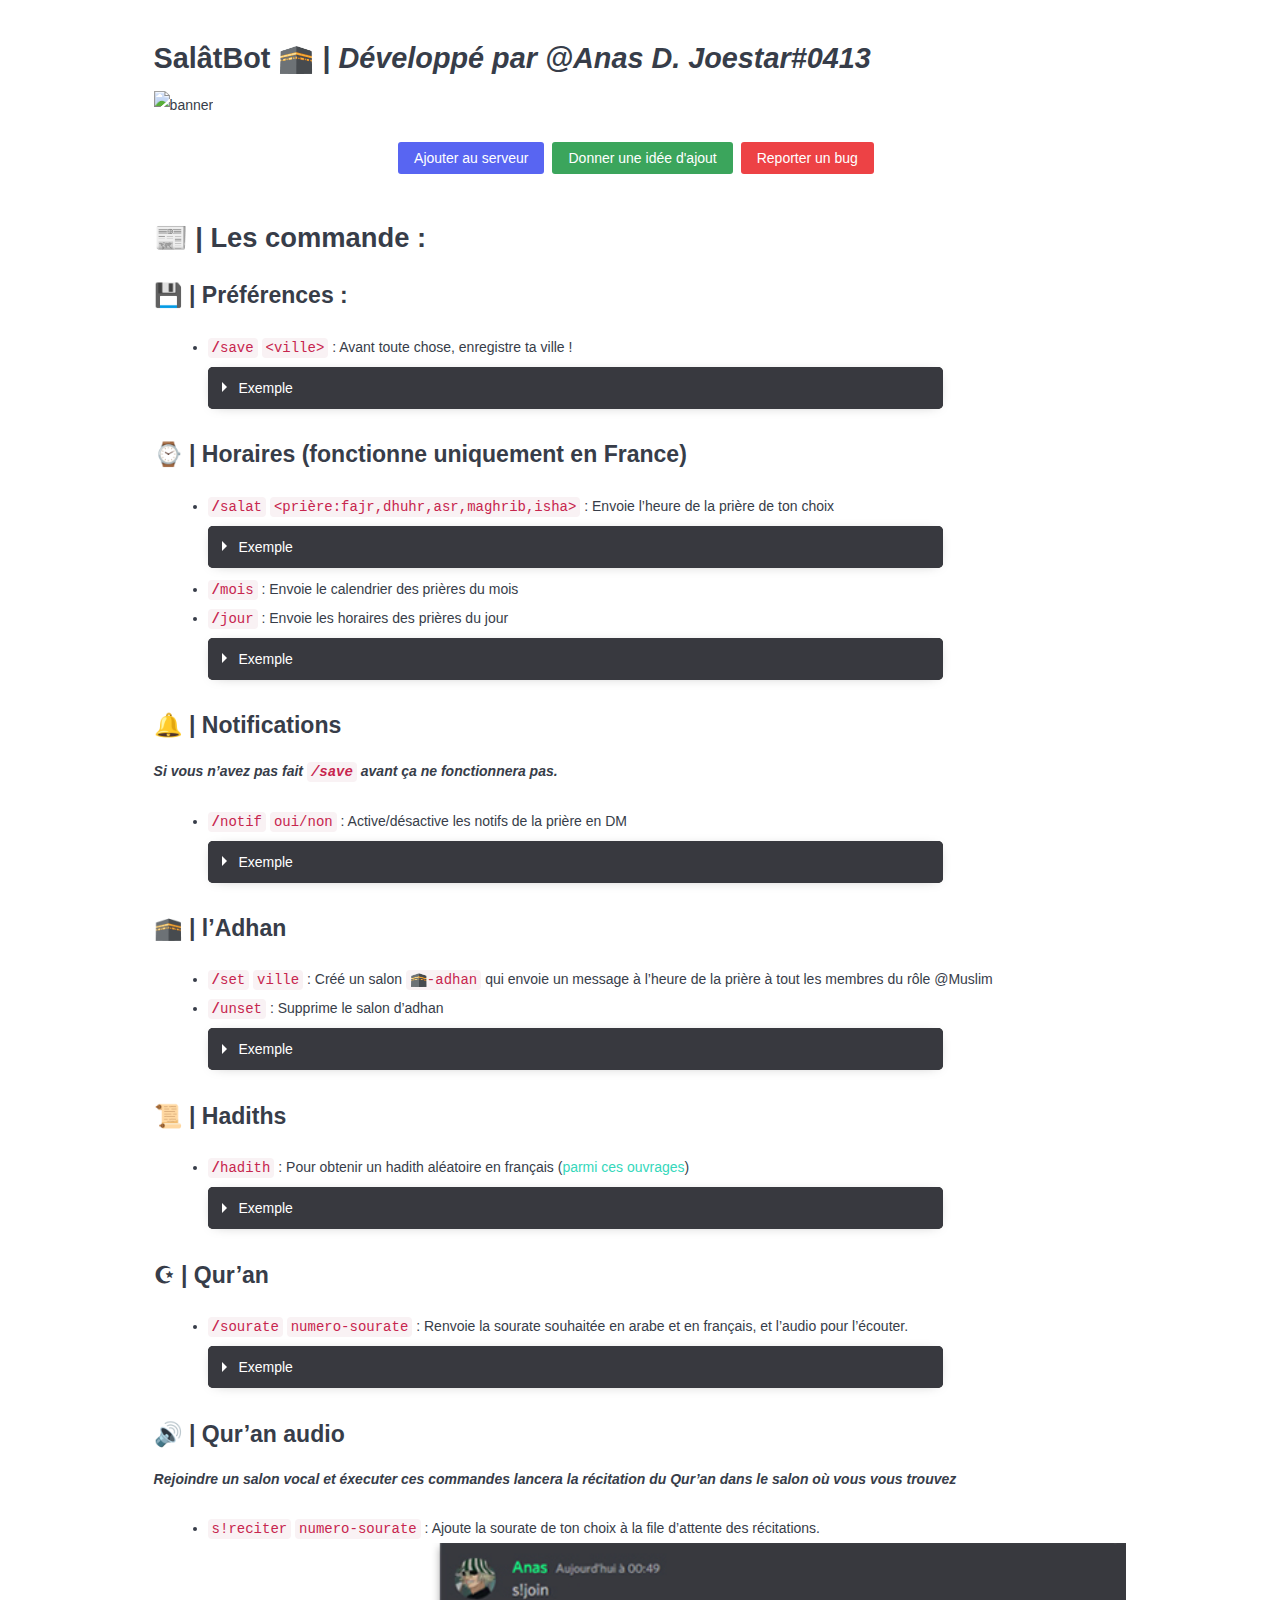
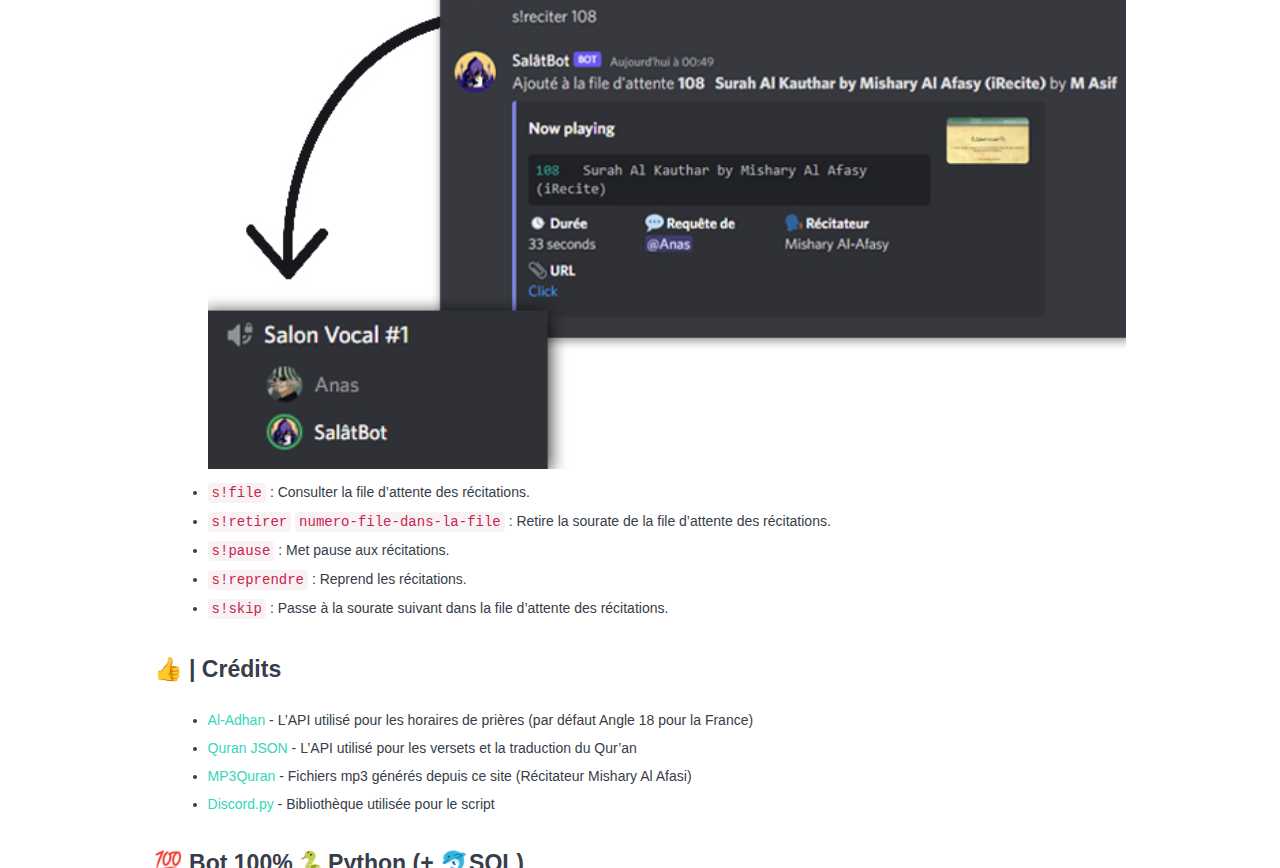
==== commit e7a81347: "Ajustements" ====
--- a/index.html
+++ b/index.html
@@ -7,56 +7,60 @@
         <img class="imgb" src="https://cdn.discordapp.com/attachments/957417390721867826/960226516644556870/banner.jpg" alt="banner"><br>
         <div class="discord-buttons">
             
-            <a href="https://discord.com/oauth2/authorize?client_id=955897461141041204&permissions=1101930949968&scope=bot"><button class="discord-button discord-button-primary">Ajouter le bot à mon serveur</button></a>
+            <a href="invite.html"><button class="discord-button discord-button-primary">Ajouter au serveur</button></a>
             
-            <a href="https://docs.google.com/forms/d/e/1FAIpQLSeDfwcahRZLrAy5E8AstAq6W9cjzG00jayXJXDU8lcUClLmww/viewform?usp=sf_link"><button class="discord-button discord-button-success">Donner une idée d'ajout</button></a>
+            <a href="https://discord.gg/ExPHT77kmf"><button class="discord-button discord-button-success">Donner une idée d'ajout</button></a>
 
-            <a href="https://docs.google.com/forms/d/e/1FAIpQLScAd7j2XulFrksla0SvOSlVsl0pMiFjn2F1OwR-hIY4ag4Qyw/viewform?usp=sf_link">
+            <a href="https://discord.gg/ExPHT77kmf">
                 <button class="discord-button discord-button-danger">Reporter un bug</button></a>
             <!----<button class="discord-button discord-button-secondary">Danger</button>--->
         </div>
     </p>
     <h2 class="code-line" data-line-start=3 data-line-end=4><a id="__Les_commande__3"></a><strong>📰 | Les commande :</strong></h2>
-    <h3 class="code-line" data-line-start=5 data-line-end=6><a id="__Prfrences__5"></a><strong>💾 | Préférences :</strong></h3>
+    <h3 id="preferences" class="code-line" data-line-start=5 data-line-end=6><a id="__Prfrences__5"></a><strong>💾 | Préférences :</strong></h3>
     <ul>
-       <li class="has-line-data" data-line-start="6" data-line-end="10"><code>s!save</code> <code>&lt;ville&gt;</code> : Enregistre ta ville pour la prochaine fois <em>(pour éviter de devoir écrire la ville à chaque commande)</em><br>
+       <li class="has-line-data" data-line-start="6" data-line-end="10"><code><b>/</b>save</code> <code>&lt;ville&gt;</code> : Avant toute chose, enregistre ta ville !</em><br>
           <details>
             <summary>Exemple</summary>
-          <img class="imgb" src="https://github.com/anasouh/sltbot/blob/main/img/1.png?raw=true" alt="banner">
+          <!--<img class="imgb" src="img1/1.png" alt="banner">-->
+          <img class="imgb" src="img1/1.1.png" alt="banner">
         </details>
        </li>
     </ul>
     <h3 class="code-line" data-line-start=10 data-line-end=11><a id="___Horaires_fonctionne_uniquement__en_France_10"></a><strong>⌚ | Horaires (fonctionne uniquement en France)</strong></h3>
     <ul>
-       <li class="has-line-data" data-line-start="11" data-line-end="13"><code>s!salat</code> <code>&lt;ville&gt;*</code> <code>&lt;prière:fajr,dhuhr,asr,maghrib,isha&gt;</code> : Envoie l’heure de la prière de ton choix<br>
+       <li class="has-line-data" data-line-start="11" data-line-end="13"><code><b>/</b>salat</code>  <code>&lt;prière:fajr,dhuhr,asr,maghrib,isha&gt;</code> : Envoie l’heure de la prière de ton choix<br>
         <details>
             <summary>Exemple</summary>
-          <img class="imgb" src="https://github.com/anasouh/sltbot/blob/main/img/2.png?raw=true" alt="banner">
+            <!--<img class="imgb" src="img1/2.png" alt="banner">-->
+            <img class="imgb" src="img1/2.1.png" alt="banner">
           </details>
        </li>
-       <li class="has-line-data" data-line-start="13" data-line-end="14"><code>s!mois</code> <code>&lt;ville&gt;*</code> : Envoie le calendrier des prières du mois</li>
-       <li class="has-line-data" data-line-start="14" data-line-end="17"><code>s!jour</code> <code>&lt;ville&gt;*</code> : Envoie les horaires des prières du jour<br>
+       <li class="has-line-data" data-line-start="13" data-line-end="14"><code><b>/</b>mois</code>  : Envoie le calendrier des prières du mois</li>
+       <li class="has-line-data" data-line-start="14" data-line-end="17"><code><b>/</b>jour</code>  : Envoie les horaires des prières du jour<br>
         <details>
             <summary>Exemple</summary>
-          <img class="imgb" src="https://github.com/anasouh/sltbot/blob/main/img/2.1.png?raw=true" alt="banner">
+            <!--<img class="imgb" src="img1/3.png" alt="banner">-->
+            <img class="imgb" src="img1/3.1.png" alt="banner">
           </details>
        </li>
     </ul>
-    <p class="has-line-data" data-line-start="17" data-line-end="18">Les champs marqués <code>*</code> sont facultatifs si vous êtes enregistrés</p>
+    <!-- <p class="has-line-data" data-line-start="17" data-line-end="18">Les champs marqués <code>*</code> sont facultatifs si vous êtes enregistrés</p>-->
     <h3 class="code-line" data-line-start=19 data-line-end=20><a id="__Notifications_19"></a><strong>🔔 | Notifications</strong></h3>
-    <p class="has-line-data" data-line-start="20" data-line-end="21"><strong><em>Si vous n’avez pas fait <code>s!save</code> avant ça ne fonctionnera pas.</em></strong></p>
+    <p class="has-line-data" data-line-start="20" data-line-end="21"><strong><em>Si vous n’avez pas fait <a href="#preferences"><code><b>/</b>save</code></a> avant ça ne fonctionnera pas.</em></strong></p>
     <ul>
-       <li class="has-line-data" data-line-start="21" data-line-end="24"><code>s!notif</code> <code>oui/non</code> : Active/désactive les notifs de la prière en DM<br>
+       <li class="has-line-data" data-line-start="21" data-line-end="24"><code><b>/</b>notif</code> <code>oui/non</code> : Active/désactive les notifs de la prière en DM<br>
         <details>
             <summary>Exemple</summary>
-          <img class="imgb" src="https://github.com/anasouh/sltbot/blob/main/img/3.png?raw=true" alt="banner">
+            <!--<img class="imgb" src="img1/4.png" alt="banner">-->
+            <img class="imgb" src="img1/4.1.png" alt="banner">
           </details>
        </li>
     </ul>
     <h3 class="code-line" data-line-start=24 data-line-end=25><a id="__lAdhan_24"></a><strong>🕋 | l’Adhan</strong></h3>
     <ul>
-       <li class="has-line-data" data-line-start="25" data-line-end="26"><code>s!set</code> <code>ville</code> : Créé un salon <code>🕋-adhan</code> qui envoie un message à l’heure de la prière à tout les membres du rôle @Muslim</li>
-       <li class="has-line-data" data-line-start="26" data-line-end="30"><code>s!unset</code> : Supprime le salon d’adhan<br>
+       <li class="has-line-data" data-line-start="25" data-line-end="26"><code><b>/</b>set</code> <code>ville</code> : Créé un salon <code>🕋-adhan</code> qui envoie un message à l’heure de la prière à tout les membres du rôle @Muslim</li>
+       <li class="has-line-data" data-line-start="26" data-line-end="30"><code><b>/</b>unset</code> : Supprime le salon d’adhan<br>
         <details>
             <summary>Exemple</summary>
           <img class="imgb" src="https://github.com/anasouh/sltbot/blob/main/img/4.2.png?raw=true" alt="banner"><br>
@@ -66,19 +70,22 @@
     </ul>
     <h3 class="code-line" data-line-start=30 data-line-end=31><a id="___Hadiths_30"></a><strong>📜 | Hadiths</strong></h3>
     <ul>
-       <li class="has-line-data" data-line-start="31" data-line-end="33"><code>s!hadith</code> : Pour obtenir un hadith aléatoire en français (<a href="ahadiths.html">parmi ces ouvrages</a>)<br>
+       <li class="has-line-data" data-line-start="31" data-line-end="33"><code><b>/</b>hadith</code> : Pour obtenir un hadith aléatoire en français (<a href="ahadiths.html">parmi ces ouvrages</a>)<br>
         <details>
             <summary>Exemple</summary>
-          <img class="imgb" src="https://github.com/anasouh/sltbot/blob/main/img/5.png?raw=true" alt="banner">
+            <!--<img class="imgb" src="img1/5.png" alt="banner">-->
+            <img class="imgb" src="img1/5.1.png" alt="banner">
           </details>
        </li>
     </ul>
     <h3 class="code-line" data-line-start=33 data-line-end=34><a id="__Quran_33"></a><strong>☪ | Qur’an</strong></h3>
     <ul>
-       <li class="has-line-data" data-line-start="34" data-line-end="36"><code>s!sourate</code> <code>numero-sourate</code> : Renvoie chaque verset de la sourate souhaitée en arabe et en français, et l’audio pour l’écouter.<br>
+       <li class="has-line-data" data-line-start="34" data-line-end="36"><code><b>/</b>sourate</code> <code>numero-sourate</code> : Renvoie la sourate souhaitée en arabe et en français, et l’audio pour l’écouter. <br>
         <details>
             <summary>Exemple</summary>
-          <img class="imgb" src="https://github.com/anasouh/sltbot/blob/main/img/6.png?raw=true" alt="banner">
+            <!--<img class="imgb" src="img1/6.png" alt="banner">-->
+            <img class="imgb" src="img1/6.1.png" alt="banner">
+            <img class="imgb" src="img1/6.2.png" alt="banner">
           </details>
        </li>
     </ul>
@@ -86,13 +93,10 @@
     <p class="has-line-data" data-line-start="37" data-line-end="38"><strong><em>Rejoindre un salon vocal et éxecuter ces commandes lancera la récitation du Qur’an dans le salon où vous vous trouvez</em></strong></p>
     <ul>
        <li class="has-line-data" data-line-start="38" data-line-end="40"><code>s!reciter</code> <code>numero-sourate</code> : Ajoute la sourate de ton choix à la file d’attente des récitations.<br>
-        <details>
-            <summary>Exemple</summary>
-          <img class="imgb" src="https://github.com/anasouh/sltbot/blob/main/img/1.png?raw=true" alt="banner">
-          </details>
+          <img class="imgb" src="img/7.jpg">
        </li>
        <li class="has-line-data" data-line-start="40" data-line-end="41"><code>s!file</code> : Consulter la file d’attente des récitations.</li>
-       <li class="has-line-data" data-line-start="41" data-line-end="42"><code>s!retirer</code> <code>numero-file</code> : Retire la sourate de la file d’attente des récitations.</li>
+       <li class="has-line-data" data-line-start="41" data-line-end="42"><code>s!retirer</code> <code>numero-file-dans-la-file</code> : Retire la sourate de la file d’attente des récitations.</li>
        <li class="has-line-data" data-line-start="42" data-line-end="43"><code>s!pause</code> : Met pause aux récitations.</li>
        <li class="has-line-data" data-line-start="43" data-line-end="44"><code>s!reprendre</code> : Reprend les récitations.</li>
        <li class="has-line-data" data-line-start="44" data-line-end="45"><code>s!skip</code> : Passe à la sourate suivant dans la file d’attente des récitations.</li>
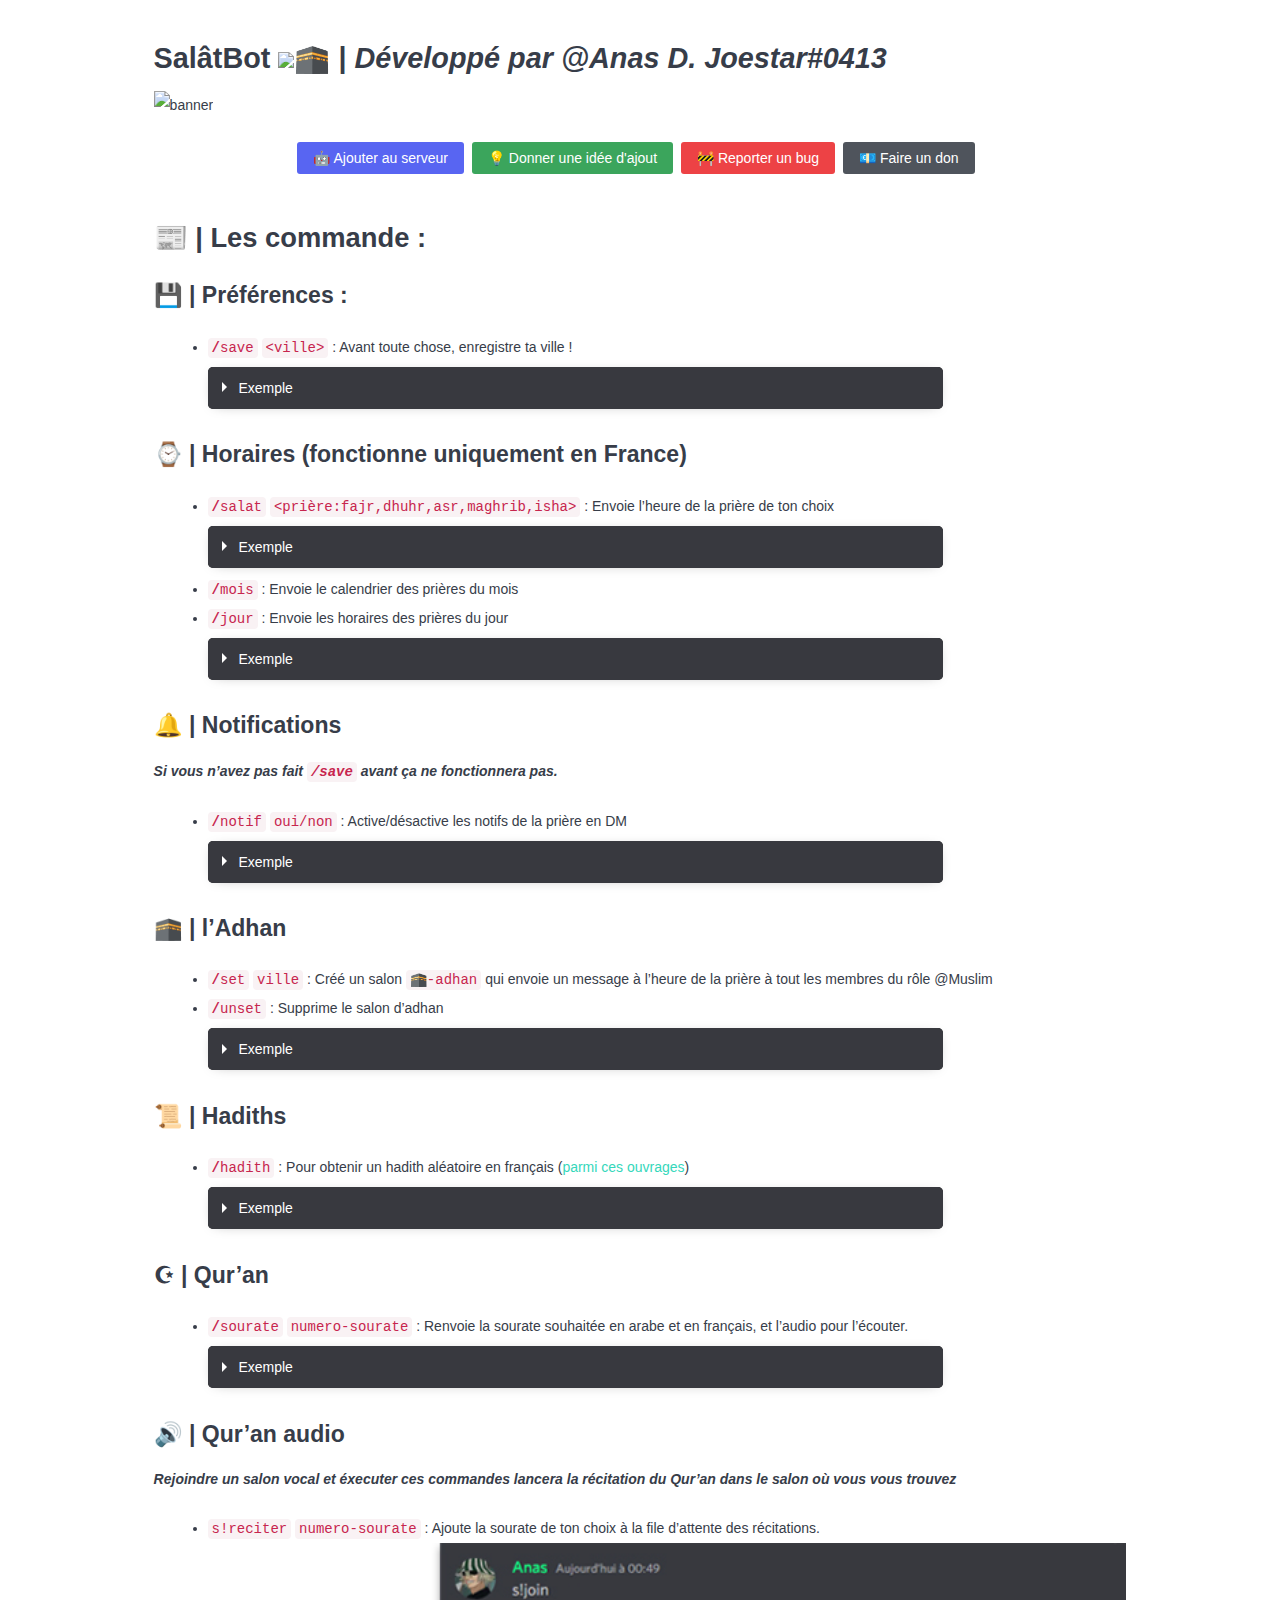
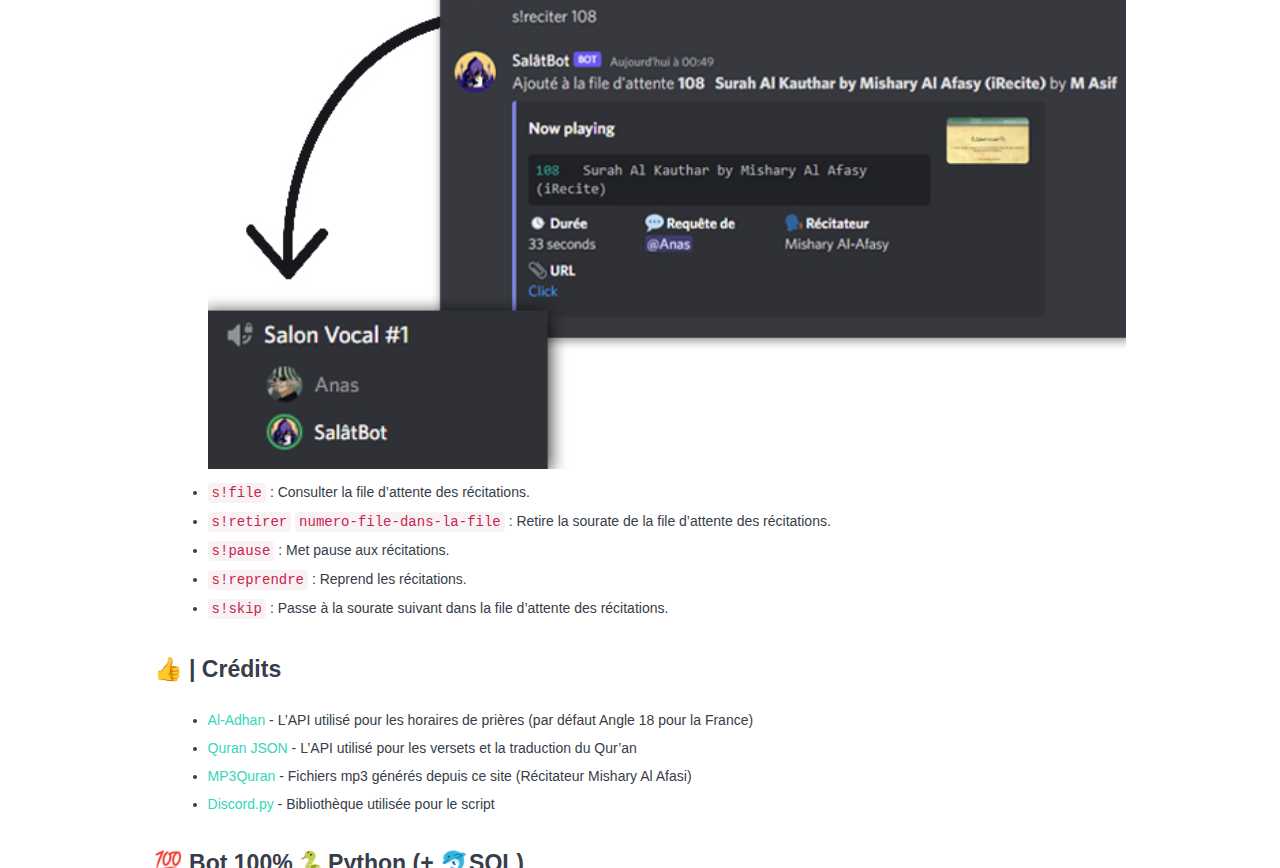
==== commit d7798694: "Ajout bouton" ====
--- a/index.html
+++ b/index.html
@@ -2,18 +2,22 @@
 <link rel="stylesheet" href="style.css">
 </head>
 <body id="preview">
-    <h1 class="code-line" data-line-start=0 data-line-end=1><a id="SaltBot___Dvelopp_par_Anas_D_Joestar0413_0"></a>SalâtBot 🕋 | <em>Développé par @Anas D. Joestar#0413</em></h1>
-    <p class="has-line-data" data-line-start="1" data-line-end="3">
+    
+   <h1 class="code-line" data-line-start=0 data-line-end=1><a id="SaltBot___Dvelopp_par_Anas_D_Joestar0413_0"></a>SalâtBot <img class="logo" src="https://cdn.discordapp.com/emojis/987681282609790987.webp?size=32&quality=lossless"/>🕋 | <em>Développé par @Anas D. Joestar#0413</em></h1>
+
+   <p class="has-line-data" data-line-start="1" data-line-end="3">
         <img class="imgb" src="https://cdn.discordapp.com/attachments/957417390721867826/960226516644556870/banner.jpg" alt="banner"><br>
         <div class="discord-buttons">
             
-            <a href="invite.html"><button class="discord-button discord-button-primary">Ajouter au serveur</button></a>
+            <a href="invite.html"><button class="discord-button discord-button-primary">🤖 Ajouter au serveur</button></a>
             
-            <a href="https://discord.gg/ExPHT77kmf"><button class="discord-button discord-button-success">Donner une idée d'ajout</button></a>
+            <a href="https://discord.gg/ExPHT77kmf"><button class="discord-button discord-button-success">💡 Donner une idée d'ajout</button></a>
 
             <a href="https://discord.gg/ExPHT77kmf">
-                <button class="discord-button discord-button-danger">Reporter un bug</button></a>
-            <!----<button class="discord-button discord-button-secondary">Danger</button>--->
+                <button class="discord-button discord-button-danger">🚧 Reporter un bug</button></a>
+            <a href="https://discord.gg/gDP6VYFCDB">
+            <button class="discord-button discord-button-secondary">💶 Faire un don</button>
+            </a>
         </div>
     </p>
     <h2 class="code-line" data-line-start=3 data-line-end=4><a id="__Les_commande__3"></a><strong>📰 | Les commande :</strong></h2>
